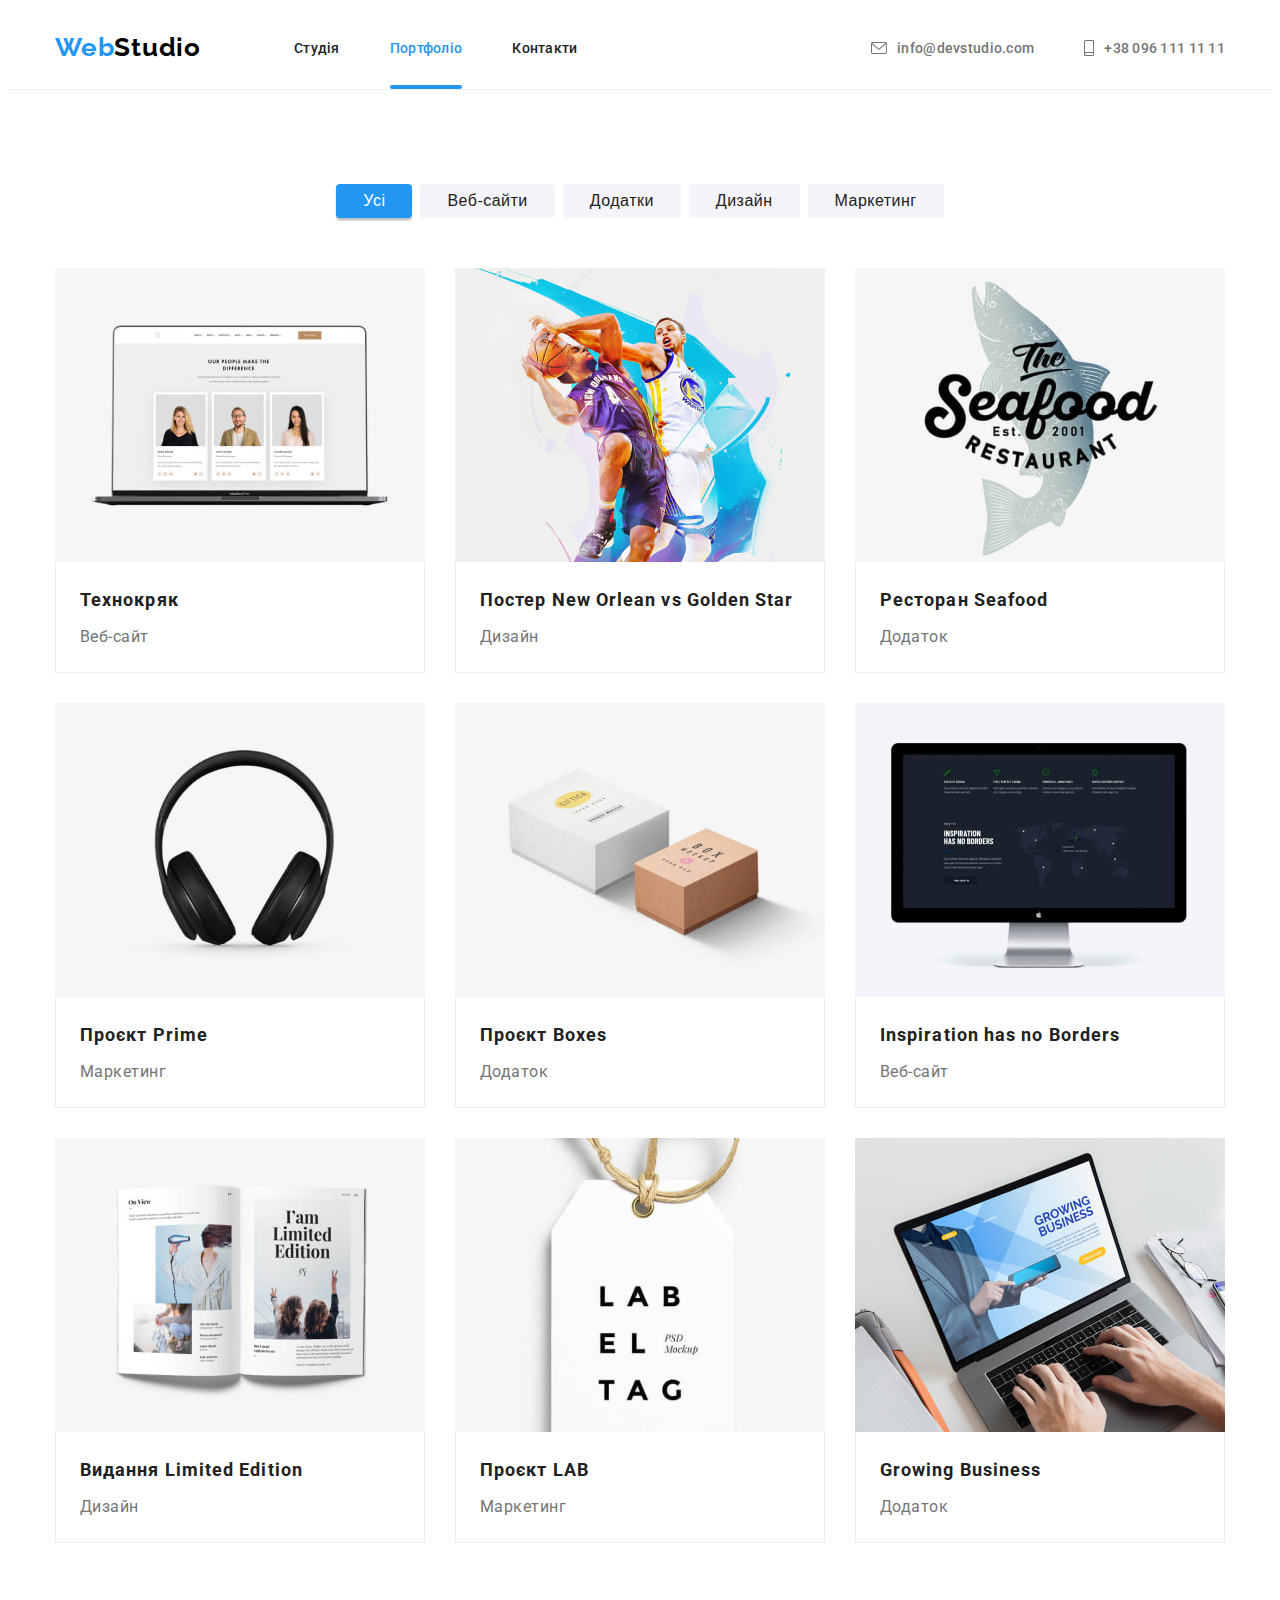
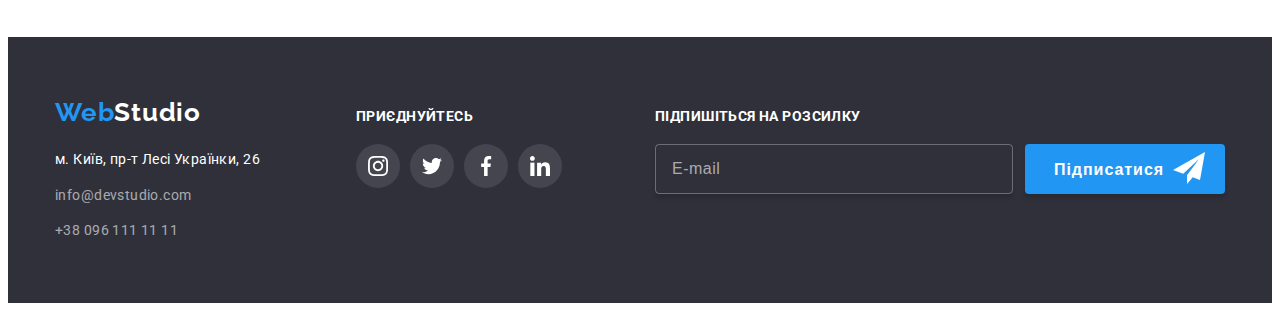
==== portfolio.html @ 78acf28a "Initial commit" ====
<!DOCTYPE html>
<html lang="uk">
  <head>
    <meta charset="UTF-8" />
    <meta name="viewport" content="width=device-width, initial-scale=1.0" />
    <title>Portfolio</title>
    <link rel="preconnect" href="https://fonts.googleapis.com" />
    <link rel="preconnect" href="https://fonts.gstatic.com" crossorigin />
    <link
      href="https://fonts.googleapis.com/css2?family=Raleway:wght@700&family=Roboto:wght@400;500;700;900&display=swap"
      rel="stylesheet"
    />
    <link
      rel="stylesheet"
      href="https://cdnjs.cloudflare.com/ajax/libs/modern-normalize/2.0.0/modern-normalize.min.css"
      integrity="sha512-4xo8blKMVCiXpTaLzQSLSw3KFOVPWhm/TRtuPVc4WG6kUgjH6J03IBuG7JZPkcWMxJ5huwaBpOpnwYElP/m6wg=="
      crossorigin="anonymous"
      referrerpolicy="no-referrer"
    />
    <link rel="stylesheet" href="./css/main.min.css" />
  </head>
  <body>
    <!-- Шапка -->
    <header class="page-header">
      <div class="container page-header__container">
        <nav class="nav">
          <a
            class="logo"
            href="./index.html"
            aria-label="Логотип сайту Вебстудіо"
            >Web<span class="logo--dark">Studio</span></a
          >
          <ul class="nav-list list">
            <li class="nav__item">
              <a class="nav__link" href="./index.html">Студія</a>
            </li>
            <li class="nav__item">
              <a class="nav__link nav__link--current" href="./portfolio.html"
                >Портфоліо</a
              >
            </li>
            <li class="nav__item">
              <a class="nav__link" href="#">Контакти</a>
            </li>
          </ul>
        </nav>
        <ul class="contacts list">
          <li class="contacts__item">
            <a class="contacts__link link" href="mailto:info@devstudio.com"
              ><svg class="contacts__icon" width="16" height="12">
                <use href="./img/sprite-header-icons.svg#envelope"></use>
              </svg>
              <span>info@devstudio.com</span></a
            >
          </li>
          <li class="contacts__item">
            <a class="contacts__link link" href="tel:+380961111111"
              ><svg class="contacts__icon" width="10" height="16">
                <use href="./img/sprite-header-icons.svg#smartphone"></use></svg
              ><span>+38 096 111 11 11</span></a
            >
          </li>
        </ul>
      </div>
    </header>

    <!-- Головний блок -->

    <main>
      <!-- Портфоліо -->
      <section class="portfolio section">
        <div class="container">
          <h1 class="section-tittle visually-hidden">Наше портфоліо</h1>
          <ul class="portfolio__list list">
            <li class="portfolio__item">
              <button class="btn btn--active" type="button">Усі</button>
            </li>
            <li class="portfolio__item">
              <button class="btn" type="button">Веб-сайти</button>
            </li>
            <li class="portfolio__item">
              <button class="btn" type="button">Додатки</button>
            </li>
            <li class="portfolio__item">
              <button class="btn" type="button">Дизайн</button>
            </li>
            <li class="portfolio__item">
              <button class="btn" type="button">Маркетинг</button>
            </li>
          </ul>
          <ul class="portfolio__items list grid">
            <li class="portfolio__card grid-item">
              <a class="portfolio__link" href="#">
                <div class="portfolio__overlay">
                  <img
                    class="portfolio__image img"
                    src="./img/portfolio/portfolio-img-1.jpg"
                    alt="зображення веб-сайту, відкритому на ноутбуці"
                    width="370"
                    height="294"
                  />
                  <p class="portfolio__overlay-text">
                    Ресурс пропонує комплексні пропозиції з різним рівнем
                    функціоналу та сервісів. Все це дозволить відвідувачу
                    отримати вичерпні відомості про компанію чи приватну особу.
                  </p>
                </div>
                <div class="portfolio__container">
                  <h2 class="portfolio__label">Технокряк</h2>
                  <p class="portfolio__text">Веб-сайт</p>
                </div>
              </a>
            </li>
            <li class="portfolio__card grid-item">
              <a class="portfolio__link" href="#">
                <div class="portfolio__overlay">
                  <img
                    class="portfolio__image img"
                    src="./img/portfolio/portfolio-img-2.jpg"
                    alt="постер з баскедболістами"
                    width="370"
                    height="294"
                  />
                  <p class="portfolio__overlay-text">
                    Ресурс пропонує комплексні пропозиції з різним рівнем
                    функціоналу та сервісів. Все це дозволить відвідувачу
                    отримати вичерпні відомості про компанію чи приватну особу.
                  </p>
                </div>
                <div class="portfolio__container">
                  <h2 class="portfolio__label">
                    Постер New Orlean vs Golden Star
                  </h2>
                  <p class="portfolio__text">Дизайн</p>
                </div>
              </a>
            </li>
            <li class="portfolio__card grid-item">
              <a class="portfolio__link" href="#">
                <div class="portfolio__overlay">
                  <img
                    class="portfolio__image img"
                    src="./img/portfolio/portfolio-img-3.jpg"
                    alt="логотип ресторану"
                    width="370"
                    height="294"
                  />
                  <p class="portfolio__overlay-text">
                    Ресурс пропонує комплексні пропозиції з різним рівнем
                    функціоналу та сервісів. Все це дозволить відвідувачу
                    отримати вичерпні відомості про компанію чи приватну особу.
                  </p>
                </div>
                <div class="portfolio__container">
                  <h2 class="portfolio__label">Ресторан Seafood</h2>
                  <p class="portfolio__text">Додаток</p>
                </div>
              </a>
            </li>
            <li class="portfolio__card grid-item">
              <a class="portfolio__link" href="#">
                <div class="portfolio__overlay">
                  <img
                    class="portfolio__image img"
                    src="./img/portfolio/portfolio-img-4.jpg"
                    alt="фото навушників"
                    width="370"
                    height="294"
                  />
                  <p class="portfolio__overlay-text">
                    Ресурс пропонує комплексні пропозиції з різним рівнем
                    функціоналу та сервісів. Все це дозволить відвідувачу
                    отримати вичерпні відомості про компанію чи приватну особу.
                  </p>
                </div>
                <div class="portfolio__container">
                  <h2 class="portfolio__label">Проєкт Prime</h2>
                  <p class="portfolio__text">Маркетинг</p>
                </div>
              </a>
            </li>
            <li class="portfolio__card grid-item">
              <a class="portfolio__link" href="#">
                <div class="portfolio__overlay">
                  <img
                    class="portfolio__image img"
                    src="./img/portfolio/portfolio-img-5.jpg"
                    alt="біла та коричнева коробка"
                    width="370"
                    height="294"
                  />
                  <p class="portfolio__overlay-text">
                    Ресурс пропонує комплексні пропозиції з різним рівнем
                    функціоналу та сервісів. Все це дозволить відвідувачу
                    отримати вичерпні відомості про компанію чи приватну особу.
                  </p>
                </div>
                <div class="portfolio__container">
                  <h2 class="portfolio__label">Проєкт Boxes</h2>
                  <p class="portfolio__text">Додаток</p>
                </div>
              </a>
            </li>
            <li class="portfolio__card grid-item">
              <a class="portfolio__link" href="#">
                <div class="portfolio__overlay">
                  <img
                    class="portfolio__image img"
                    src="./img/portfolio/portfolio-img-6.jpg"
                    alt="зображення веб-сайту, відкритому на аймак"
                    width="370"
                    height="294"
                  />
                  <p class="portfolio__overlay-text">
                    Ресурс пропонує комплексні пропозиції з різним рівнем
                    функціоналу та сервісів. Все це дозволить відвідувачу
                    отримати вичерпні відомості про компанію чи приватну особу.
                  </p>
                </div>
                <div class="portfolio__container">
                  <h2 class="portfolio__label">Inspiration has no Borders</h2>
                  <p class="portfolio__text">Веб-сайт</p>
                </div>
              </a>
            </li>
            <li class="portfolio__card grid-item">
              <a class="portfolio__link" href="#">
                <div class="portfolio__overlay">
                  <img
                    class="portfolio__image img"
                    src="./img/portfolio/portfolio-img-7.jpg"
                    alt="розгорнутий журнал"
                    width="370"
                    height="294"
                  />
                  <p class="portfolio__overlay-text">
                    Ресурс пропонує комплексні пропозиції з різним рівнем
                    функціоналу та сервісів. Все це дозволить відвідувачу
                    отримати вичерпні відомості про компанію чи приватну особу.
                  </p>
                </div>
                <div class="portfolio__container">
                  <h2 class="portfolio__label">Видання Limited Edition</h2>
                  <p class="portfolio__text">Дизайн</p>
                </div>
              </a>
            </li>
            <li class="portfolio__card grid-item">
              <a class="portfolio__link" href="#">
                <div class="portfolio__overlay">
                  <img
                    class="portfolio__image img"
                    src="./img/portfolio/portfolio-img-8.jpg"
                    alt="лейбл на нитці"
                    width="370"
                    height="294"
                  />
                  <p class="portfolio__overlay-text">
                    Ресурс пропонує комплексні пропозиції з різним рівнем
                    функціоналу та сервісів. Все це дозволить відвідувачу
                    отримати вичерпні відомості про компанію чи приватну особу.
                  </p>
                </div>
                <div class="portfolio__container">
                  <h2 class="portfolio__label">Проєкт LAB</h2>
                  <p class="portfolio__text">Маркетинг</p>
                </div>
              </a>
            </li>
            <li class="portfolio__card grid-item">
              <a class="portfolio__link" href="#">
                <div class="portfolio__overlay">
                  <img
                    class="portfolio__image img"
                    src="./img/portfolio/portfolio-img-9.jpg"
                    alt="веб-додаток відкритий на ноутбуці"
                    width="370"
                    height="294"
                  />
                  <p class="portfolio__overlay-text">
                    Ресурс пропонує комплексні пропозиції з різним рівнем
                    функціоналу та сервісів. Все це дозволить відвідувачу
                    отримати вичерпні відомості про компанію чи приватну особу.
                  </p>
                </div>
                <div class="portfolio__container">
                  <h2 class="portfolio__label">Growing Business</h2>
                  <p class="portfolio__text">Додаток</p>
                </div>
              </a>
            </li>
          </ul>
        </div>
      </section>
    </main>
    <!-- Підвал -->
    <footer class="page-footer">
      <div class="container page-footer__container">
        <div class="address-container">
          <a class="logo page-footer__logo" href="./index.html"
            >Web<span class="logo--light">Studio</span></a
          >
          <address class="address">
            <p class="address__text">м. Київ, пр-т Лесі Українки, 26</p>
            <ul class="address__list list">
              <li class="address__item">
                <a class="address__link" href="mailto:info@devstudio.com"
                  >info@devstudio.com</a
                >
              </li>
              <li class="address__item">
                <a class="address__link" href="tel:+380961111111"
                  >+38 096 111 11 11</a
                >
              </li>
            </ul>
          </address>
        </div>
        <div class="socials page-footer__socials">
          <p class="page-footer__text">приєднуйтесь</p>
          <ul class="socials-list list">
            <li class="socials__item">
              <a
                class="socials__link"
                href="https://www.instagram.com/"
                target="_blank"
                rel="noreferrer noopener"
                aria-label="icon Instagram"
              >
                <svg class="socials__icon" width="20" height="20">
                  <use href="./img/sprite.svg#instagram"></use>
                </svg>
              </a>
            </li>
            <li class="socials__item">
              <a
                class="socials__link"
                href="https://twitter.com/"
                target="_blank"
                rel="noreferrer noopener"
                aria-label="icon Twitter"
              >
                <svg class="socials__icon" width="20" height="20">
                  <use href="./img/sprite.svg#twitter"></use></svg
              ></a>
            </li>
            <li class="socials__item">
              <a
                class="socials__link"
                href="https://uk-ua.facebook.com/"
                target="_blank"
                rel="noreferrer noopener"
                aria-label="icon Facebook"
                ><svg class="socials__icon" width="20" height="20">
                  <use href="./img/sprite.svg#facebook"></use></svg
              ></a>
            </li>
            <li class="socials__item">
              <a
                class="socials__link"
                href="https://ua.linkedin.com/"
                target="_blank"
                rel="noreferrer noopener"
                aria-label="icon Linkedin"
                ><svg class="socials__icon" width="20" height="20">
                  <use href="./img/sprite.svg#linkedin"></use></svg
              ></a>
            </li>
          </ul>
        </div>
        <div class="subscription">
          <form class="subscription__form" method="post">
            <p class="subscription__text page-footer__text">
              Підпишіться на розсилку
            </p>
            <div class="subscription__container">
              <input
                class="subscription__input"
                type="email"
                name="mail"
                placeholder="E-mail"
                required
              />
              <div class="subscription__box">
                <button class="button subscription__button" type="submit">
                  Підписатися
                </button>
                <svg class="subscription__img" width="32" height="32">
                  <use href="./img/sprite.svg#send"></use>
                </svg>
              </div>
            </div>
          </form>
        </div>
      </div>
    </footer>
  </body>
</html>
---- css/main.min.css ----
:root{--background-color-1: #ffffff;--background-color-2: #f5f4fa;--background-color-3: #2f303a;--accent-color: #2196f3;--accent-color-2: #188ce8;--main-black-color: #212121;--text-color: #757575;--footer-link-color: rgba(255, 255, 255, 0.6);--border-color: #ececec;--border-second-color: #eeeeee;--background-color-4: #c4c4c4;--background-color-5: rgba(255, 255, 255, 0.1);--background-modal: rgba(0, 0, 0, 0.2);--modal-button: rgba(0, 0, 0, 0.1);--modal-icon-button: #000000;--gallary-background: rgba(47, 48, 58, 0.8);--team-icons-color: #afb1b8;--portfolio-overlay: rgba(33, 150, 243, 0.9);--card-gap: 30px;--grid-items: 4}.visually-hidden{position:absolute;width:1px;height:1px;margin:-1px;border:0;padding:0;white-space:nowrap;-webkit-clip-path:inset(100%);clip-path:inset(100%);clip:rect(0 0 0 0);overflow:hidden}*,*::before,*::after{-webkit-box-sizing:border-box;box-sizing:border-box}body{background-color:var(--background-color-1);font-family:"Roboto",sans-serif}.img{display:block;max-width:100%;height:auto}.grid{display:-webkit-box;display:-ms-flexbox;display:flex;-ms-flex-wrap:wrap;flex-wrap:wrap;gap:var(--card-gap)}.grid-item{-ms-flex-preferred-size:calc((100% - var(--card-gap)*(var(--grid-items) - 1))/var(--grid-items));flex-basis:calc((100% - var(--card-gap)*(var(--grid-items) - 1))/var(--grid-items))}.container{max-width:1200px;margin:0 auto;padding-left:15px;padding-right:15px}.section{padding-top:94px;padding-bottom:94px}.section-tittle{color:var(--main-black-color);text-align:center;font-size:36px;font-weight:700;line-height:1.2;letter-spacing:1.08px}h1,h2,h3,h4,h5,h6,p{margin:0;padding:0}.list{list-style:none;margin:0;padding:0}.nav{display:-webkit-box;display:-ms-flexbox;display:flex;-webkit-box-align:center;-ms-flex-align:center;align-items:center}.nav-list{display:-webkit-box;display:-ms-flexbox;display:flex;-webkit-box-align:center;-ms-flex-align:center;align-items:center;margin-left:93px;list-style:none}.nav__item{position:relative}.nav__item:not(:last-child){margin-right:50px}.nav__link{display:block;padding-top:32px;padding-bottom:32px;color:var(--main-black-color);font-size:14px;font-weight:500;line-height:1.2;letter-spacing:.28px;text-decoration:none;-webkit-transition:color 250ms cubic-bezier(0.4, 0, 0.2, 1);transition:color 250ms cubic-bezier(0.4, 0, 0.2, 1)}.nav__link:hover,.nav__link:focus,.nav__link:active{color:var(--accent-color)}.nav__link--current{color:var(--accent-color)}.nav__link--current::after{content:"";position:absolute;bottom:0;left:0;display:block;width:100%;height:4px;border-radius:2px;background:var(--accent-color)}.logo{padding-top:24px;padding-bottom:25px;color:var(--accent-color);font-family:"Raleway",sans-serif;text-decoration:none;font-size:26px;font-weight:700;line-height:1.2;letter-spacing:.78px}.logo--dark{color:#000}.logo--light{color:#fff}.contacts{display:-webkit-box;display:-ms-flexbox;display:flex;-webkit-box-pack:center;-ms-flex-pack:center;justify-content:center;-webkit-box-align:center;-ms-flex-align:center;align-items:center;margin-left:auto}.contacts__item:not(:last-child){margin-right:50px}.contacts__link{display:-webkit-box;display:-ms-flexbox;display:flex;-webkit-box-align:center;-ms-flex-align:center;align-items:center;padding-top:32px;padding-bottom:32px;color:var(--text-color);text-decoration:none;font-size:14px;font-weight:500;line-height:1.2;letter-spacing:.28px;-webkit-transition:color 250ms cubic-bezier(0.4, 0, 0.2, 1);transition:color 250ms cubic-bezier(0.4, 0, 0.2, 1)}.contacts__link:hover,.contacts__link:focus{color:var(--accent-color)}.contacts__icon{margin-right:10px;fill:currentColor}.backdrop{position:fixed;width:100vw;height:100vh;top:0;left:0;z-index:100;opacity:1;display:-webkit-box;display:-ms-flexbox;display:flex;-webkit-box-pack:center;-ms-flex-pack:center;justify-content:center;-webkit-box-align:center;-ms-flex-align:center;align-items:center;background-color:var(--background-modal);-webkit-transition:opacity 250ms cubic-bezier(0.4, 0, 0.2, 1);transition:opacity 250ms cubic-bezier(0.4, 0, 0.2, 1)}.js-is-hidden{visibility:hidden;opacity:0;pointer-events:none}.modal{position:absolute;top:50%;left:50%;-webkit-transform:translate(-50%, -50%) scale(1);transform:translate(-50%, -50%) scale(1);width:528px;height:581px;margin-right:auto;margin-left:auto;border-radius:4px;background:var(--background-color-1);-webkit-box-shadow:0px 2px 1px 0px rgba(0,0,0,.2),0px 1px 1px 0px rgba(0,0,0,.14),0px 1px 3px 0px rgba(0,0,0,.12);box-shadow:0px 2px 1px 0px rgba(0,0,0,.2),0px 1px 1px 0px rgba(0,0,0,.14),0px 1px 3px 0px rgba(0,0,0,.12);-webkit-transition:-webkit-transform 250ms cubic-bezier(0.4, 0, 0.2, 1);transition:-webkit-transform 250ms cubic-bezier(0.4, 0, 0.2, 1);transition:transform 250ms cubic-bezier(0.4, 0, 0.2, 1);transition:transform 250ms cubic-bezier(0.4, 0, 0.2, 1), -webkit-transform 250ms cubic-bezier(0.4, 0, 0.2, 1)}.backdrop.is-hidden .modal{-webkit-transform:translate(-50%, -50%) scale(0.2);transform:translate(-50%, -50%) scale(0.2)}.modal__button{position:absolute;top:8px;right:8px;display:-webkit-box;display:-ms-flexbox;display:flex;-webkit-box-pack:center;-ms-flex-pack:center;justify-content:center;width:30px;height:30px;-webkit-box-align:center;-ms-flex-align:center;align-items:center;border-radius:50%;cursor:pointer;border:1px solid var(--modal-button);background-color:var(--background-color-1);color:var(--modal-icon-button);-webkit-transition:color 250ms cubic-bezier(0.4, 0, 0.2, 1);transition:color 250ms cubic-bezier(0.4, 0, 0.2, 1)}.modal__button:hover,.modal__button:focus{color:var(--accent-color)}.modal__icon{fill:currentColor}.form{padding-top:40px;padding-right:40px;padding-bottom:40px;padding-left:40px}.form__title{display:block;margin-bottom:12px;color:var(--main-black-color);text-align:center;font-size:20px;font-weight:700;line-height:1.2;letter-spacing:.6px}.form__item{position:relative;display:-webkit-box;display:-ms-flexbox;display:flex;-webkit-box-orient:vertical;-webkit-box-direction:normal;-ms-flex-direction:column;flex-direction:column;-webkit-box-align:start;-ms-flex-align:start;align-items:start;margin-bottom:10px}.form__label{color:var(--text-color);font-size:12px;line-height:1.2;letter-spacing:.12px}.form__label:not(:last-child){margin-bottom:4px}.form__image{position:absolute;bottom:11px;left:12px;-webkit-transition:fill 250ms cubic-bezier(0.4, 0, 0.2, 1);transition:fill 250ms cubic-bezier(0.4, 0, 0.2, 1)}.form__input:focus+.form__image{fill:var(--accent-color)}.form__input{width:100%;height:40px;padding-top:11px;padding-right:12px;padding-bottom:11px;padding-left:42px;border-radius:4px;border:1px solid rgba(33,33,33,.2);cursor:pointer;-webkit-transition:border 250ms cubic-bezier(0.4, 0, 0.2, 1);transition:border 250ms cubic-bezier(0.4, 0, 0.2, 1)}.form__input:focus{border:1px solid var(--accent-color);outline:rgba(0,0,0,0)}.form__text-block{margin-bottom:20px}.form__textarea{width:100%;height:120px;padding-top:12px;padding-right:16px;padding-bottom:12px;padding-left:16px;resize:none;cursor:pointer;border-radius:4px;border:1px solid rgba(33,33,33,.2);-webkit-transition:border 250ms cubic-bezier(0.4, 0, 0.2, 1);transition:border 250ms cubic-bezier(0.4, 0, 0.2, 1)}.form__textarea::-webkit-input-placeholder{color:rgba(117,117,117,.5);font-size:12px;line-height:1.2;letter-spacing:.12px}.form__textarea::-moz-placeholder{color:rgba(117,117,117,.5);font-size:12px;line-height:1.2;letter-spacing:.12px}.form__textarea:-ms-input-placeholder{color:rgba(117,117,117,.5);font-size:12px;line-height:1.2;letter-spacing:.12px}.form__textarea::-ms-input-placeholder{color:rgba(117,117,117,.5);font-size:12px;line-height:1.2;letter-spacing:.12px}.form__textarea::placeholder{color:rgba(117,117,117,.5);font-size:12px;line-height:1.2;letter-spacing:.12px}.form__textarea:focus{border:1px solid var(--accent-color);outline:rgba(0,0,0,0)}.form__policy{display:-webkit-box;display:-ms-flexbox;display:flex;-webkit-box-align:center;-ms-flex-align:center;align-items:center;padding-left:12px;margin-bottom:30px}.form__checkbox{display:-webkit-box;display:-ms-flexbox;display:flex;-webkit-box-pack:center;-ms-flex-pack:center;justify-content:center;-webkit-box-align:center;-ms-flex-align:center;align-items:center;width:16px;height:15px;background-color:var(--accent-color);border:2px solid var(--accent-color);border-radius:4px;-webkit-transition:background-color 250ms cubic-bezier(0.4, 0, 0.2, 1),border 250ms cubic-bezier(0.4, 0, 0.2, 1);transition:background-color 250ms cubic-bezier(0.4, 0, 0.2, 1),border 250ms cubic-bezier(0.4, 0, 0.2, 1)}.form__policy-input:checked~.form__checkbox{border:2px solid var(--main-black-color);background:var(--background-color-1)}.form__policy-input:focus~.form__checkbox{border:2px solid var(--accent-color)}.form__policy-image{fill:var(--background-color-1)}.form__checkbox-label{margin-left:8px;font-size:14px;line-height:1.71;letter-spacing:.42px}.form__link{margin-left:5px;color:var(--accent-color);line-height:1.71;letter-spacing:.42px;text-decoration-line:underline}.form__button{display:block;width:200px;height:50px;margin-right:auto;margin-left:auto;border-color:rgba(0,0,0,0);border-radius:4px;background-color:var(--accent-color);-webkit-box-shadow:0px 4px 4px 0px rgba(0,0,0,.15);box-shadow:0px 4px 4px 0px rgba(0,0,0,.15);cursor:pointer;color:var(--background-color-1);text-align:center;font-size:16px;font-weight:700;line-height:1.87;letter-spacing:.96px;-webkit-transition:background-color 250ms cubic-bezier(0.4, 0, 0.2, 1);transition:background-color 250ms cubic-bezier(0.4, 0, 0.2, 1)}.form__button:hover,.form__button:focus{background-color:var(--accent-color-2)}.socials-list{display:-webkit-box;display:-ms-flexbox;display:flex}.socials__item:not(:last-child){margin-right:10px}.socials__link{display:-webkit-box;display:-ms-flexbox;display:flex;-webkit-box-pack:center;-ms-flex-pack:center;justify-content:center;-webkit-box-align:center;-ms-flex-align:center;align-items:center;width:44px;height:44px;border-radius:50%;background-color:var(--background-color-5);-webkit-transition:background-color 250ms cubic-bezier(0.4, 0, 0.2, 1);transition:background-color 250ms cubic-bezier(0.4, 0, 0.2, 1)}.socials__link:hover,.socials__link:focus{background-color:var(--accent-color)}.socials__icon{fill:var(--background-color-1)}.socials__icon--gray{fill:var(--team-icons-color);-webkit-transition:fill 250ms cubic-bezier(0.4, 0, 0.2, 1);transition:fill 250ms cubic-bezier(0.4, 0, 0.2, 1)}.team__link:hover .socials__icon--gray,.team__link:focus .socials__icon--gray{fill:var(--background-color-1)}.portfolio__list{display:-webkit-box;display:-ms-flexbox;display:flex;-webkit-box-pack:center;-ms-flex-pack:center;justify-content:center;margin-bottom:50px}.portfolio__item:not(:last-child){margin-right:8px}.btn{padding-top:6px;padding-right:25px;padding-bottom:6px;padding-left:25px;border-radius:4px;border-color:rgba(0,0,0,0);color:var(--main-black-color);background-color:var(--background-color-2);font-size:16px;font-weight:500;line-height:1,62;letter-spacing:.48px;cursor:pointer;-webkit-transition:color 250ms cubic-bezier(0.4, 0, 0.2, 1),background-color 250ms cubic-bezier(0.4, 0, 0.2, 1),-webkit-box-shadow 250ms cubic-bezier(0.4, 0, 0.2, 1);transition:color 250ms cubic-bezier(0.4, 0, 0.2, 1),background-color 250ms cubic-bezier(0.4, 0, 0.2, 1),-webkit-box-shadow 250ms cubic-bezier(0.4, 0, 0.2, 1);transition:color 250ms cubic-bezier(0.4, 0, 0.2, 1),background-color 250ms cubic-bezier(0.4, 0, 0.2, 1),box-shadow 250ms cubic-bezier(0.4, 0, 0.2, 1);transition:color 250ms cubic-bezier(0.4, 0, 0.2, 1),background-color 250ms cubic-bezier(0.4, 0, 0.2, 1),box-shadow 250ms cubic-bezier(0.4, 0, 0.2, 1),-webkit-box-shadow 250ms cubic-bezier(0.4, 0, 0.2, 1)}.btn--active{color:var(--background-color-1);background-color:var(--accent-color);-webkit-box-shadow:0px 2px 2px 0px rgba(0,0,0,.12),0px 1px 2px 0px rgba(0,0,0,.08),0px 3px 1px 0px rgba(0,0,0,.1);box-shadow:0px 2px 2px 0px rgba(0,0,0,.12),0px 1px 2px 0px rgba(0,0,0,.08),0px 3px 1px 0px rgba(0,0,0,.1)}.btn:hover,.btn:focus{color:var(--background-color-1);background-color:var(--accent-color);-webkit-box-shadow:0px 2px 2px 0px rgba(0,0,0,.12),0px 1px 2px 0px rgba(0,0,0,.08),0px 3px 1px 0px rgba(0,0,0,.1);box-shadow:0px 2px 2px 0px rgba(0,0,0,.12),0px 1px 2px 0px rgba(0,0,0,.08),0px 3px 1px 0px rgba(0,0,0,.1)}.page-header{border-bottom:1px solid var(--border-color)}.page-header__container{display:-webkit-box;display:-ms-flexbox;display:flex;-webkit-box-align:center;-ms-flex-align:center;align-items:center}.hero{max-width:1600px;margin-right:auto;margin-left:auto;padding-top:200px;padding-bottom:200px;background-color:var(--background-color-4);background-image:-webkit-gradient(linear, left top, right top, from(rgba(47, 48, 58, 0.4)), to(rgba(47, 48, 58, 0.4))),url(../img/icons/hero/background-hero.jpg);background-image:linear-gradient(to right, rgba(47, 48, 58, 0.4), rgba(47, 48, 58, 0.4)),url(../img/icons/hero/background-hero.jpg);background-position:center;background-repeat:no-repeat;background-size:cover;text-align:center}.tittle{width:696px;margin-right:auto;margin-left:auto;color:var(--background-color-1);margin-bottom:30px;font-size:44px;font-weight:900;line-height:1.36;letter-spacing:2.64px;text-transform:uppercase}.button{display:block;margin-right:auto;margin-left:auto;color:var(--background-color-1);background-color:var(--accent-color);min-width:200px;padding-top:10px;padding-right:24px;padding-bottom:10px;padding-left:24px;border:1px solid rgba(0,0,0,0);border-radius:4px;-webkit-box-shadow:0px 4px 4px 0px rgba(0,0,0,.15);box-shadow:0px 4px 4px 0px rgba(0,0,0,.15);font-size:16px;font-weight:700;line-height:1.9;letter-spacing:.96px;cursor:pointer}.benefits{padding-bottom:0}.benefits__item{min-width:270px}.benefits__block{display:-webkit-box;display:-ms-flexbox;display:flex;-webkit-box-pack:center;-ms-flex-pack:center;justify-content:center;-webkit-box-align:center;-ms-flex-align:center;align-items:center;height:120px;margin-bottom:30px;border-radius:4px;background-color:var(--background-color-2)}.benefits__subtittle{color:var(--main-black-color);font-size:14px;font-weight:700;line-height:1.2;letter-spacing:.42px;text-transform:uppercase;margin-bottom:10px}.benefits__text{color:var(--text-color);font-size:14px;line-height:1.7;letter-spacing:.42px}.section-tittle{margin-bottom:50px}.gallery__list{display:-webkit-box;display:-ms-flexbox;display:flex;-ms-flex-wrap:wrap;flex-wrap:wrap;gap:30px}.gallery__item{position:relative;z-index:1;--grid-items: 3}.gallery__text{position:absolute;bottom:0;left:0;z-index:1;width:100%;min-height:70px;display:-webkit-inline-box;display:-ms-inline-flexbox;display:inline-flex;-webkit-box-pack:center;-ms-flex-pack:center;justify-content:center;-webkit-box-align:center;-ms-flex-align:center;align-items:center;background-color:var(--gallary-background);color:var(--background-color-1);font-weight:700;line-height:1.2;letter-spacing:.42px;text-transform:uppercase;text-align:center}.team{background-color:var(--background-color-2)}.team__item{border-bottom-right-radius:4px;border-bottom-left-radius:4px;-webkit-box-shadow:0px 2px 1px 0px rgba(0,0,0,.2),0px 1px 1px 0px rgba(0,0,0,.14),0px 1px 3px 0px rgba(0,0,0,.12);box-shadow:0px 2px 1px 0px rgba(0,0,0,.2),0px 1px 1px 0px rgba(0,0,0,.14),0px 1px 3px 0px rgba(0,0,0,.12);text-align:center}.team__conteiner{padding-top:30px;padding-bottom:30px;padding-right:32px;padding-left:32px;background-color:var(--background-color-1)}.team__subtittle{color:var(--main-black-color);font-size:16px;font-weight:500;line-height:1.2;letter-spacing:.48px;margin-bottom:10px}.team__text{margin-bottom:16px;color:var(--text-color);font-size:16px;line-height:1.2;letter-spacing:.48px}.clients__list{display:-webkit-box;display:-ms-flexbox;display:flex;-ms-flex-wrap:wrap;flex-wrap:wrap;gap:30px}.clients__link{display:-webkit-box;display:-ms-flexbox;display:flex;-webkit-box-pack:center;-ms-flex-pack:center;justify-content:center;-webkit-box-align:center;-ms-flex-align:center;align-items:center;width:170px;height:92px;border-radius:4px;border:1px solid var(--team-icons-color);color:var(--team-icons-color);-webkit-transition:color 250ms cubic-bezier(0.4, 0, 0.2, 1),border-color 250ms cubic-bezier(0.4, 0, 0.2, 1);transition:color 250ms cubic-bezier(0.4, 0, 0.2, 1),border-color 250ms cubic-bezier(0.4, 0, 0.2, 1)}.clients__link:hover,.clients__link:focus{color:var(--accent-color);border-color:var(--accent-color)}.clients__icon{fill:currentColor}.page-footer{background-color:var(--background-color-3);padding-top:60px;padding-bottom:60px}.page-footer__container{display:-webkit-box;display:-ms-flexbox;display:flex;-webkit-box-align:baseline;-ms-flex-align:baseline;align-items:baseline;-ms-flex-wrap:wrap;flex-wrap:wrap}.page-footer__logo{display:inline-block;margin-bottom:20px;padding:0}.address-container{margin-right:70px;width:231px}.address__text{display:inline-block;margin-bottom:12px;color:var(--background-color-1);font-size:14px;font-style:normal;line-height:1.7;letter-spacing:.42px}.address__item:first-child{margin-bottom:12px}.address__link{display:inline-block;color:var(--footer-link-color);font-size:14px;font-style:normal;line-height:1.7;letter-spacing:.42px;text-decoration:none;-webkit-transition:color 250ms cubic-bezier(0.4, 0, 0.2, 1);transition:color 250ms cubic-bezier(0.4, 0, 0.2, 1)}.address__link:hover,.address__link:focus{color:var(--background-color-1)}.page-footer__socials{margin-right:93px}.page-footer__text{margin-bottom:20px;color:var(--background-color-1);font-size:14px;font-weight:700;line-height:1.2;letter-spacing:.42px;text-transform:uppercase}.subscription__container{display:-webkit-box;display:-ms-flexbox;display:flex}.subscription__input{width:358px;height:50px;padding-top:15px;padding-right:16px;padding-bottom:15px;padding-left:16px;margin-right:12px;border-radius:4px;border:1px solid rgba(255,255,255,.3);background:rgba(33,150,243,0);-webkit-box-shadow:0px 4px 4px 0px rgba(0,0,0,.15);box-shadow:0px 4px 4px 0px rgba(0,0,0,.15);color:var(--background-color-1)}.subscription__input::-webkit-input-placeholder{color:var(--footer-link-color);font-size:16px;line-height:1.25;letter-spacing:.48px}.subscription__input::-moz-placeholder{color:var(--footer-link-color);font-size:16px;line-height:1.25;letter-spacing:.48px}.subscription__input:-ms-input-placeholder{color:var(--footer-link-color);font-size:16px;line-height:1.25;letter-spacing:.48px}.subscription__input::-ms-input-placeholder{color:var(--footer-link-color);font-size:16px;line-height:1.25;letter-spacing:.48px}.subscription__input::placeholder{color:var(--footer-link-color);font-size:16px;line-height:1.25;letter-spacing:.48px}.subscription__box{position:relative}.subscription__button{padding-right:62px;padding-left:28px;width:200px;height:50px}.subscription__img{position:absolute;top:.5em;left:148px;right:28px;fill:var(--background-color-1)}.portfolio__card{--grid-items: 9;min-width:370px}.portfolio__link{display:block;text-decoration:none;-webkit-transition:-webkit-box-shadow 250ms cubic-bezier(0.4, 0, 0.2, 1);transition:-webkit-box-shadow 250ms cubic-bezier(0.4, 0, 0.2, 1);transition:box-shadow 250ms cubic-bezier(0.4, 0, 0.2, 1);transition:box-shadow 250ms cubic-bezier(0.4, 0, 0.2, 1), -webkit-box-shadow 250ms cubic-bezier(0.4, 0, 0.2, 1)}.portfolio__link:hover,.portfolio__link:focus{-webkit-box-shadow:1px 4px 6px 0px rgba(0,0,0,.16),0px 4px 4px 0px rgba(0,0,0,.06),0px 1px 1px 0px rgba(0,0,0,.12);box-shadow:1px 4px 6px 0px rgba(0,0,0,.16),0px 4px 4px 0px rgba(0,0,0,.06),0px 1px 1px 0px rgba(0,0,0,.12)}.portfolio__overlay{position:relative;overflow:hidden}.portfolio__overlay-text{position:absolute;top:0;left:0;-webkit-transform:translateY(100%);transform:translateY(100%);padding-top:63px;padding-right:24px;padding-bottom:64px;padding-left:24px;background-color:var(--portfolio-overlay);color:var(--background-color-1);font-size:18px;line-height:1.55;letter-spacing:.54px;-webkit-transition:background-color 250ms cubic-bezier(0.4, 0, 0.2, 1),-webkit-transform 250ms cubic-bezier(0.4, 0, 0.2, 1);transition:background-color 250ms cubic-bezier(0.4, 0, 0.2, 1),-webkit-transform 250ms cubic-bezier(0.4, 0, 0.2, 1);transition:transform 250ms cubic-bezier(0.4, 0, 0.2, 1),background-color 250ms cubic-bezier(0.4, 0, 0.2, 1);transition:transform 250ms cubic-bezier(0.4, 0, 0.2, 1),background-color 250ms cubic-bezier(0.4, 0, 0.2, 1),-webkit-transform 250ms cubic-bezier(0.4, 0, 0.2, 1)}.portfolio__link:hover .portfolio__overlay-text,.portfolio__link:focus .portfolio__overlay-text{-webkit-transform:translateY(0);transform:translateY(0)}.portfolio__container{padding-top:20px;padding-right:24px;padding-bottom:20px;padding-left:24px;border-right:1px solid var(--border-second-color);border-bottom:1px solid var(--border-second-color);border-left:1px solid var(--border-second-color)}.portfolio__label{margin-bottom:4px;color:var(--main-black-color);font-size:18px;font-weight:700;line-height:2;letter-spacing:1.08px}.portfolio__text{color:var(--text-color);font-size:16px;line-height:1.87;letter-spacing:.48px}/*# sourceMappingURL=main.min.css.map */
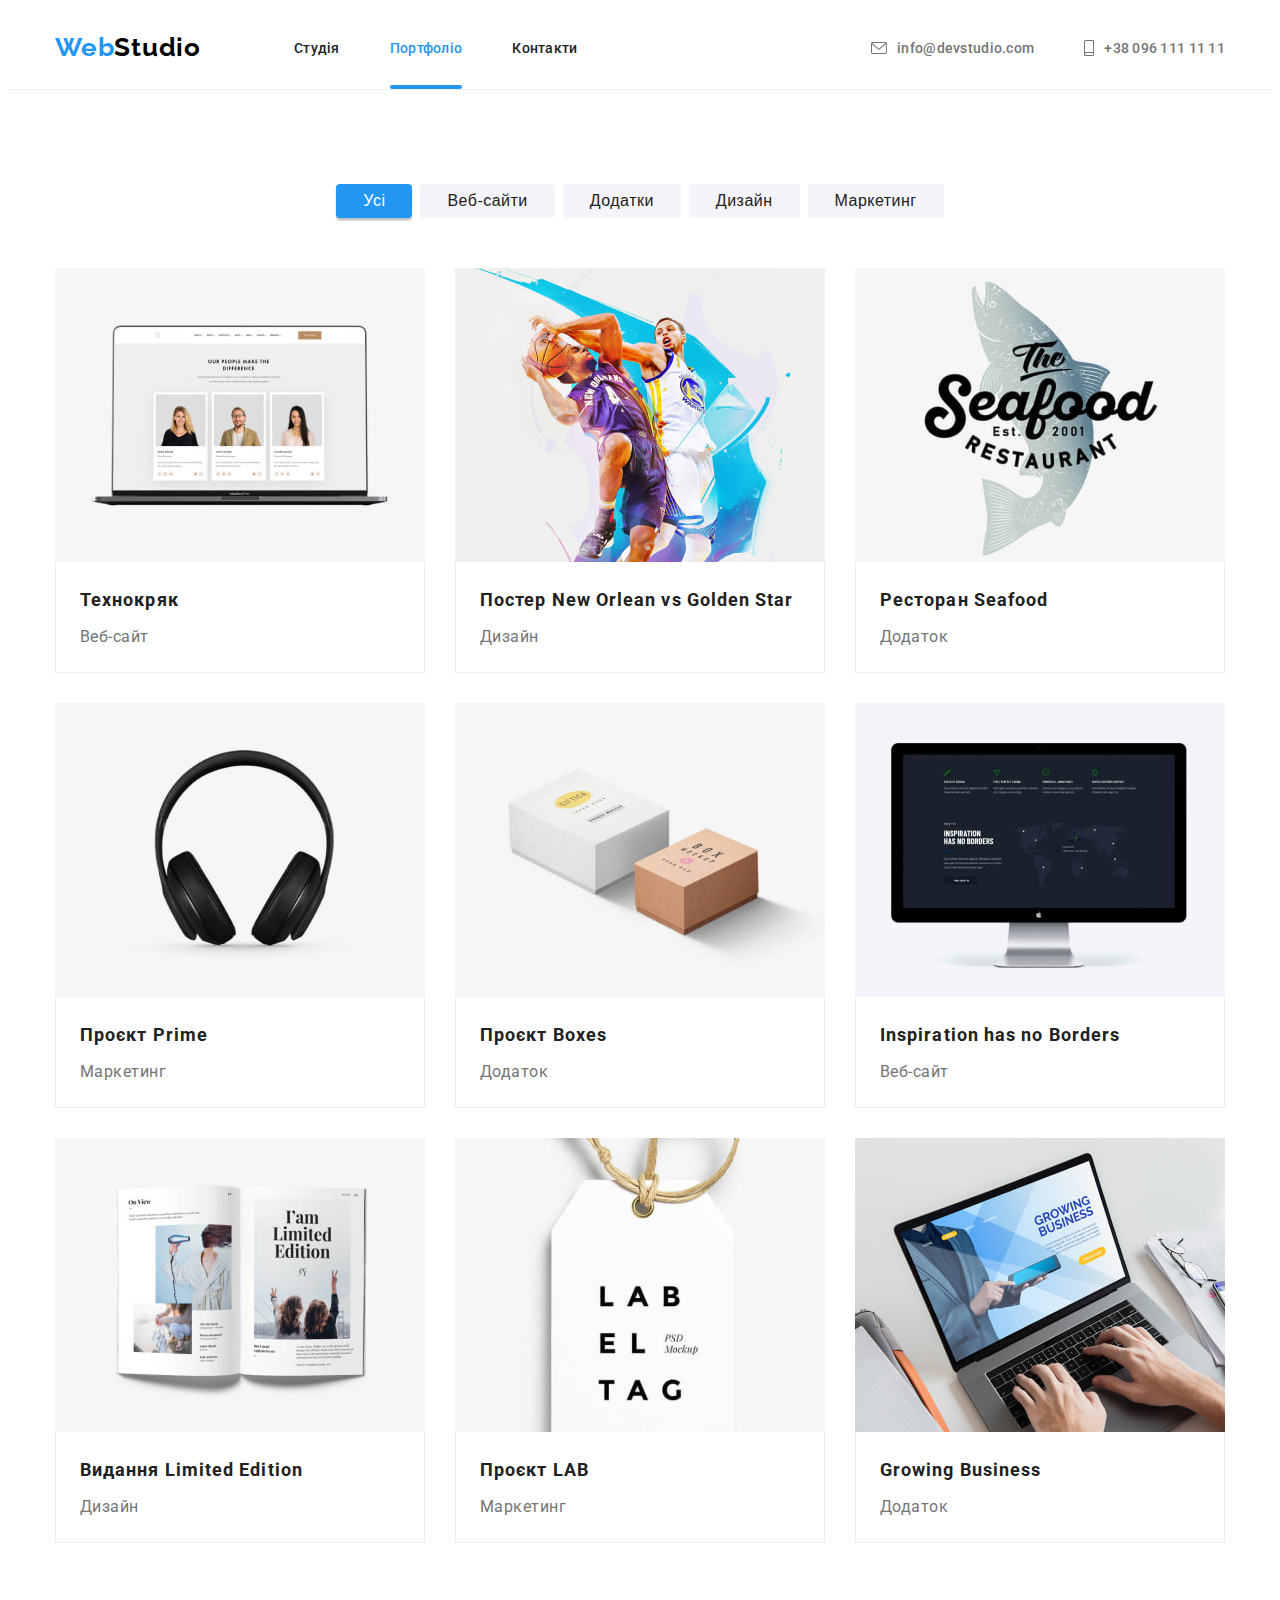
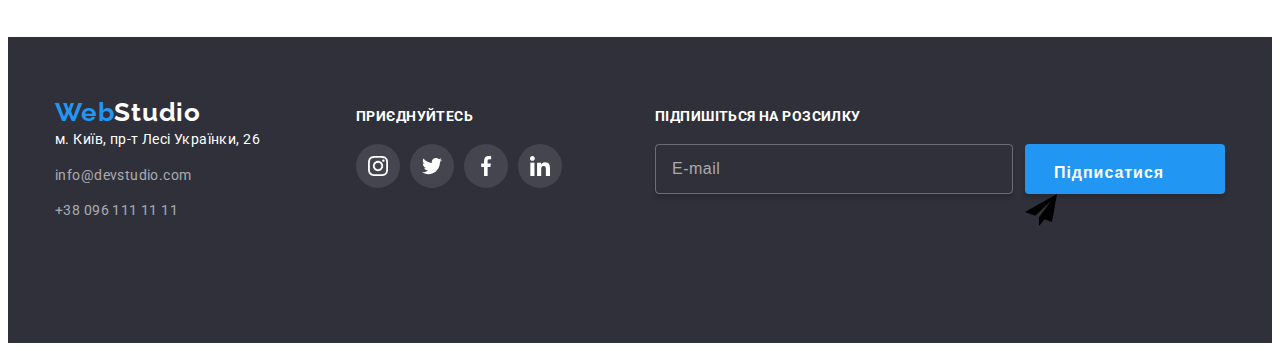
==== commit d96b5526: "corrected tablet-styles for index.html" ====
--- a/portfolio.html
+++ b/portfolio.html
@@ -23,21 +23,19 @@
     <!-- Шапка -->
     <header class="page-header">
       <div class="container page-header__container">
-        <nav class="nav">
-          <a
-            class="logo"
-            href="./index.html"
-            aria-label="Логотип сайту Вебстудіо"
-            >Web<span class="logo--dark">Studio</span></a
-          >
+        <a class="logo page-header__logo" href="./index.html" aria-label="Логотип сайту Вебстудіо"
+          >Web<span class="logo--dark">Studio</span></a
+        >
+        <div class="page-header__menu">
+          <nav class="nav">
           <ul class="nav-list list">
             <li class="nav__item">
-              <a class="nav__link" href="./index.html">Студія</a>
+              <a class="nav__link" href="./index.html"
+                >Студія</a
+              >
             </li>
             <li class="nav__item">
-              <a class="nav__link nav__link--current" href="./portfolio.html"
-                >Портфоліо</a
-              >
+              <a class="nav__link  nav__link--current" href="./portfolio.html">Портфоліо</a>
             </li>
             <li class="nav__item">
               <a class="nav__link" href="#">Контакти</a>
@@ -60,7 +58,18 @@
               ><span>+38 096 111 11 11</span></a
             >
           </li>
+        </div>
+        
         </ul>
+        <button class="page-header__button" type="button">
+
+          <svg class="page-header__icon open" width="40" height="40">
+            <use href="./img/sprite-header-icons.svg#menu"></use>
+          </svg>
+          <svg class="page-header__icon close" width="40" height="40">
+            <use href="./img/sprite-header-icons.svg#close-menu"></use>
+          </svg>
+        </button>
       </div>
     </header>
 
--- a/css/main.min.css
+++ b/css/main.min.css
@@ -1 +1 @@
-:root{--background-color-1: #ffffff;--background-color-2: #f5f4fa;--background-color-3: #2f303a;--accent-color: #2196f3;--accent-color-2: #188ce8;--main-black-color: #212121;--text-color: #757575;--footer-link-color: rgba(255, 255, 255, 0.6);--border-color: #ececec;--border-second-color: #eeeeee;--background-color-4: #c4c4c4;--background-color-5: rgba(255, 255, 255, 0.1);--background-modal: rgba(0, 0, 0, 0.2);--modal-button: rgba(0, 0, 0, 0.1);--modal-icon-button: #000000;--gallary-background: rgba(47, 48, 58, 0.8);--team-icons-color: #afb1b8;--portfolio-overlay: rgba(33, 150, 243, 0.9);--card-gap: 30px;--grid-items: 4}.visually-hidden{position:absolute;width:1px;height:1px;margin:-1px;border:0;padding:0;white-space:nowrap;-webkit-clip-path:inset(100%);clip-path:inset(100%);clip:rect(0 0 0 0);overflow:hidden}*,*::before,*::after{-webkit-box-sizing:border-box;box-sizing:border-box}body{background-color:var(--background-color-1);font-family:"Roboto",sans-serif}.img{display:block;max-width:100%;height:auto}.grid{display:-webkit-box;display:-ms-flexbox;display:flex;-ms-flex-wrap:wrap;flex-wrap:wrap;gap:var(--card-gap)}.grid-item{-ms-flex-preferred-size:calc((100% - var(--card-gap)*(var(--grid-items) - 1))/var(--grid-items));flex-basis:calc((100% - var(--card-gap)*(var(--grid-items) - 1))/var(--grid-items))}.container{max-width:1200px;margin:0 auto;padding-left:15px;padding-right:15px}.section{padding-top:94px;padding-bottom:94px}.section-tittle{color:var(--main-black-color);text-align:center;font-size:36px;font-weight:700;line-height:1.2;letter-spacing:1.08px}h1,h2,h3,h4,h5,h6,p{margin:0;padding:0}.list{list-style:none;margin:0;padding:0}.nav{display:-webkit-box;display:-ms-flexbox;display:flex;-webkit-box-align:center;-ms-flex-align:center;align-items:center}.nav-list{display:-webkit-box;display:-ms-flexbox;display:flex;-webkit-box-align:center;-ms-flex-align:center;align-items:center;margin-left:93px;list-style:none}.nav__item{position:relative}.nav__item:not(:last-child){margin-right:50px}.nav__link{display:block;padding-top:32px;padding-bottom:32px;color:var(--main-black-color);font-size:14px;font-weight:500;line-height:1.2;letter-spacing:.28px;text-decoration:none;-webkit-transition:color 250ms cubic-bezier(0.4, 0, 0.2, 1);transition:color 250ms cubic-bezier(0.4, 0, 0.2, 1)}.nav__link:hover,.nav__link:focus,.nav__link:active{color:var(--accent-color)}.nav__link--current{color:var(--accent-color)}.nav__link--current::after{content:"";position:absolute;bottom:0;left:0;display:block;width:100%;height:4px;border-radius:2px;background:var(--accent-color)}.logo{padding-top:24px;padding-bottom:25px;color:var(--accent-color);font-family:"Raleway",sans-serif;text-decoration:none;font-size:26px;font-weight:700;line-height:1.2;letter-spacing:.78px}.logo--dark{color:#000}.logo--light{color:#fff}.contacts{display:-webkit-box;display:-ms-flexbox;display:flex;-webkit-box-pack:center;-ms-flex-pack:center;justify-content:center;-webkit-box-align:center;-ms-flex-align:center;align-items:center;margin-left:auto}.contacts__item:not(:last-child){margin-right:50px}.contacts__link{display:-webkit-box;display:-ms-flexbox;display:flex;-webkit-box-align:center;-ms-flex-align:center;align-items:center;padding-top:32px;padding-bottom:32px;color:var(--text-color);text-decoration:none;font-size:14px;font-weight:500;line-height:1.2;letter-spacing:.28px;-webkit-transition:color 250ms cubic-bezier(0.4, 0, 0.2, 1);transition:color 250ms cubic-bezier(0.4, 0, 0.2, 1)}.contacts__link:hover,.contacts__link:focus{color:var(--accent-color)}.contacts__icon{margin-right:10px;fill:currentColor}.backdrop{position:fixed;width:100vw;height:100vh;top:0;left:0;z-index:100;opacity:1;display:-webkit-box;display:-ms-flexbox;display:flex;-webkit-box-pack:center;-ms-flex-pack:center;justify-content:center;-webkit-box-align:center;-ms-flex-align:center;align-items:center;background-color:var(--background-modal);-webkit-transition:opacity 250ms cubic-bezier(0.4, 0, 0.2, 1);transition:opacity 250ms cubic-bezier(0.4, 0, 0.2, 1)}.js-is-hidden{visibility:hidden;opacity:0;pointer-events:none}.modal{position:absolute;top:50%;left:50%;-webkit-transform:translate(-50%, -50%) scale(1);transform:translate(-50%, -50%) scale(1);width:528px;height:581px;margin-right:auto;margin-left:auto;border-radius:4px;background:var(--background-color-1);-webkit-box-shadow:0px 2px 1px 0px rgba(0,0,0,.2),0px 1px 1px 0px rgba(0,0,0,.14),0px 1px 3px 0px rgba(0,0,0,.12);box-shadow:0px 2px 1px 0px rgba(0,0,0,.2),0px 1px 1px 0px rgba(0,0,0,.14),0px 1px 3px 0px rgba(0,0,0,.12);-webkit-transition:-webkit-transform 250ms cubic-bezier(0.4, 0, 0.2, 1);transition:-webkit-transform 250ms cubic-bezier(0.4, 0, 0.2, 1);transition:transform 250ms cubic-bezier(0.4, 0, 0.2, 1);transition:transform 250ms cubic-bezier(0.4, 0, 0.2, 1), -webkit-transform 250ms cubic-bezier(0.4, 0, 0.2, 1)}.backdrop.is-hidden .modal{-webkit-transform:translate(-50%, -50%) scale(0.2);transform:translate(-50%, -50%) scale(0.2)}.modal__button{position:absolute;top:8px;right:8px;display:-webkit-box;display:-ms-flexbox;display:flex;-webkit-box-pack:center;-ms-flex-pack:center;justify-content:center;width:30px;height:30px;-webkit-box-align:center;-ms-flex-align:center;align-items:center;border-radius:50%;cursor:pointer;border:1px solid var(--modal-button);background-color:var(--background-color-1);color:var(--modal-icon-button);-webkit-transition:color 250ms cubic-bezier(0.4, 0, 0.2, 1);transition:color 250ms cubic-bezier(0.4, 0, 0.2, 1)}.modal__button:hover,.modal__button:focus{color:var(--accent-color)}.modal__icon{fill:currentColor}.form{padding-top:40px;padding-right:40px;padding-bottom:40px;padding-left:40px}.form__title{display:block;margin-bottom:12px;color:var(--main-black-color);text-align:center;font-size:20px;font-weight:700;line-height:1.2;letter-spacing:.6px}.form__item{position:relative;display:-webkit-box;display:-ms-flexbox;display:flex;-webkit-box-orient:vertical;-webkit-box-direction:normal;-ms-flex-direction:column;flex-direction:column;-webkit-box-align:start;-ms-flex-align:start;align-items:start;margin-bottom:10px}.form__label{color:var(--text-color);font-size:12px;line-height:1.2;letter-spacing:.12px}.form__label:not(:last-child){margin-bottom:4px}.form__image{position:absolute;bottom:11px;left:12px;-webkit-transition:fill 250ms cubic-bezier(0.4, 0, 0.2, 1);transition:fill 250ms cubic-bezier(0.4, 0, 0.2, 1)}.form__input:focus+.form__image{fill:var(--accent-color)}.form__input{width:100%;height:40px;padding-top:11px;padding-right:12px;padding-bottom:11px;padding-left:42px;border-radius:4px;border:1px solid rgba(33,33,33,.2);cursor:pointer;-webkit-transition:border 250ms cubic-bezier(0.4, 0, 0.2, 1);transition:border 250ms cubic-bezier(0.4, 0, 0.2, 1)}.form__input:focus{border:1px solid var(--accent-color);outline:rgba(0,0,0,0)}.form__text-block{margin-bottom:20px}.form__textarea{width:100%;height:120px;padding-top:12px;padding-right:16px;padding-bottom:12px;padding-left:16px;resize:none;cursor:pointer;border-radius:4px;border:1px solid rgba(33,33,33,.2);-webkit-transition:border 250ms cubic-bezier(0.4, 0, 0.2, 1);transition:border 250ms cubic-bezier(0.4, 0, 0.2, 1)}.form__textarea::-webkit-input-placeholder{color:rgba(117,117,117,.5);font-size:12px;line-height:1.2;letter-spacing:.12px}.form__textarea::-moz-placeholder{color:rgba(117,117,117,.5);font-size:12px;line-height:1.2;letter-spacing:.12px}.form__textarea:-ms-input-placeholder{color:rgba(117,117,117,.5);font-size:12px;line-height:1.2;letter-spacing:.12px}.form__textarea::-ms-input-placeholder{color:rgba(117,117,117,.5);font-size:12px;line-height:1.2;letter-spacing:.12px}.form__textarea::placeholder{color:rgba(117,117,117,.5);font-size:12px;line-height:1.2;letter-spacing:.12px}.form__textarea:focus{border:1px solid var(--accent-color);outline:rgba(0,0,0,0)}.form__policy{display:-webkit-box;display:-ms-flexbox;display:flex;-webkit-box-align:center;-ms-flex-align:center;align-items:center;padding-left:12px;margin-bottom:30px}.form__checkbox{display:-webkit-box;display:-ms-flexbox;display:flex;-webkit-box-pack:center;-ms-flex-pack:center;justify-content:center;-webkit-box-align:center;-ms-flex-align:center;align-items:center;width:16px;height:15px;background-color:var(--accent-color);border:2px solid var(--accent-color);border-radius:4px;-webkit-transition:background-color 250ms cubic-bezier(0.4, 0, 0.2, 1),border 250ms cubic-bezier(0.4, 0, 0.2, 1);transition:background-color 250ms cubic-bezier(0.4, 0, 0.2, 1),border 250ms cubic-bezier(0.4, 0, 0.2, 1)}.form__policy-input:checked~.form__checkbox{border:2px solid var(--main-black-color);background:var(--background-color-1)}.form__policy-input:focus~.form__checkbox{border:2px solid var(--accent-color)}.form__policy-image{fill:var(--background-color-1)}.form__checkbox-label{margin-left:8px;font-size:14px;line-height:1.71;letter-spacing:.42px}.form__link{margin-left:5px;color:var(--accent-color);line-height:1.71;letter-spacing:.42px;text-decoration-line:underline}.form__button{display:block;width:200px;height:50px;margin-right:auto;margin-left:auto;border-color:rgba(0,0,0,0);border-radius:4px;background-color:var(--accent-color);-webkit-box-shadow:0px 4px 4px 0px rgba(0,0,0,.15);box-shadow:0px 4px 4px 0px rgba(0,0,0,.15);cursor:pointer;color:var(--background-color-1);text-align:center;font-size:16px;font-weight:700;line-height:1.87;letter-spacing:.96px;-webkit-transition:background-color 250ms cubic-bezier(0.4, 0, 0.2, 1);transition:background-color 250ms cubic-bezier(0.4, 0, 0.2, 1)}.form__button:hover,.form__button:focus{background-color:var(--accent-color-2)}.socials-list{display:-webkit-box;display:-ms-flexbox;display:flex}.socials__item:not(:last-child){margin-right:10px}.socials__link{display:-webkit-box;display:-ms-flexbox;display:flex;-webkit-box-pack:center;-ms-flex-pack:center;justify-content:center;-webkit-box-align:center;-ms-flex-align:center;align-items:center;width:44px;height:44px;border-radius:50%;background-color:var(--background-color-5);-webkit-transition:background-color 250ms cubic-bezier(0.4, 0, 0.2, 1);transition:background-color 250ms cubic-bezier(0.4, 0, 0.2, 1)}.socials__link:hover,.socials__link:focus{background-color:var(--accent-color)}.socials__icon{fill:var(--background-color-1)}.socials__icon--gray{fill:var(--team-icons-color);-webkit-transition:fill 250ms cubic-bezier(0.4, 0, 0.2, 1);transition:fill 250ms cubic-bezier(0.4, 0, 0.2, 1)}.team__link:hover .socials__icon--gray,.team__link:focus .socials__icon--gray{fill:var(--background-color-1)}.portfolio__list{display:-webkit-box;display:-ms-flexbox;display:flex;-webkit-box-pack:center;-ms-flex-pack:center;justify-content:center;margin-bottom:50px}.portfolio__item:not(:last-child){margin-right:8px}.btn{padding-top:6px;padding-right:25px;padding-bottom:6px;padding-left:25px;border-radius:4px;border-color:rgba(0,0,0,0);color:var(--main-black-color);background-color:var(--background-color-2);font-size:16px;font-weight:500;line-height:1,62;letter-spacing:.48px;cursor:pointer;-webkit-transition:color 250ms cubic-bezier(0.4, 0, 0.2, 1),background-color 250ms cubic-bezier(0.4, 0, 0.2, 1),-webkit-box-shadow 250ms cubic-bezier(0.4, 0, 0.2, 1);transition:color 250ms cubic-bezier(0.4, 0, 0.2, 1),background-color 250ms cubic-bezier(0.4, 0, 0.2, 1),-webkit-box-shadow 250ms cubic-bezier(0.4, 0, 0.2, 1);transition:color 250ms cubic-bezier(0.4, 0, 0.2, 1),background-color 250ms cubic-bezier(0.4, 0, 0.2, 1),box-shadow 250ms cubic-bezier(0.4, 0, 0.2, 1);transition:color 250ms cubic-bezier(0.4, 0, 0.2, 1),background-color 250ms cubic-bezier(0.4, 0, 0.2, 1),box-shadow 250ms cubic-bezier(0.4, 0, 0.2, 1),-webkit-box-shadow 250ms cubic-bezier(0.4, 0, 0.2, 1)}.btn--active{color:var(--background-color-1);background-color:var(--accent-color);-webkit-box-shadow:0px 2px 2px 0px rgba(0,0,0,.12),0px 1px 2px 0px rgba(0,0,0,.08),0px 3px 1px 0px rgba(0,0,0,.1);box-shadow:0px 2px 2px 0px rgba(0,0,0,.12),0px 1px 2px 0px rgba(0,0,0,.08),0px 3px 1px 0px rgba(0,0,0,.1)}.btn:hover,.btn:focus{color:var(--background-color-1);background-color:var(--accent-color);-webkit-box-shadow:0px 2px 2px 0px rgba(0,0,0,.12),0px 1px 2px 0px rgba(0,0,0,.08),0px 3px 1px 0px rgba(0,0,0,.1);box-shadow:0px 2px 2px 0px rgba(0,0,0,.12),0px 1px 2px 0px rgba(0,0,0,.08),0px 3px 1px 0px rgba(0,0,0,.1)}.page-header{border-bottom:1px solid var(--border-color)}.page-header__container{display:-webkit-box;display:-ms-flexbox;display:flex;-webkit-box-align:center;-ms-flex-align:center;align-items:center}.hero{max-width:1600px;margin-right:auto;margin-left:auto;padding-top:200px;padding-bottom:200px;background-color:var(--background-color-4);background-image:-webkit-gradient(linear, left top, right top, from(rgba(47, 48, 58, 0.4)), to(rgba(47, 48, 58, 0.4))),url(../img/icons/hero/background-hero.jpg);background-image:linear-gradient(to right, rgba(47, 48, 58, 0.4), rgba(47, 48, 58, 0.4)),url(../img/icons/hero/background-hero.jpg);background-position:center;background-repeat:no-repeat;background-size:cover;text-align:center}.tittle{width:696px;margin-right:auto;margin-left:auto;color:var(--background-color-1);margin-bottom:30px;font-size:44px;font-weight:900;line-height:1.36;letter-spacing:2.64px;text-transform:uppercase}.button{display:block;margin-right:auto;margin-left:auto;color:var(--background-color-1);background-color:var(--accent-color);min-width:200px;padding-top:10px;padding-right:24px;padding-bottom:10px;padding-left:24px;border:1px solid rgba(0,0,0,0);border-radius:4px;-webkit-box-shadow:0px 4px 4px 0px rgba(0,0,0,.15);box-shadow:0px 4px 4px 0px rgba(0,0,0,.15);font-size:16px;font-weight:700;line-height:1.9;letter-spacing:.96px;cursor:pointer}.benefits{padding-bottom:0}.benefits__item{min-width:270px}.benefits__block{display:-webkit-box;display:-ms-flexbox;display:flex;-webkit-box-pack:center;-ms-flex-pack:center;justify-content:center;-webkit-box-align:center;-ms-flex-align:center;align-items:center;height:120px;margin-bottom:30px;border-radius:4px;background-color:var(--background-color-2)}.benefits__subtittle{color:var(--main-black-color);font-size:14px;font-weight:700;line-height:1.2;letter-spacing:.42px;text-transform:uppercase;margin-bottom:10px}.benefits__text{color:var(--text-color);font-size:14px;line-height:1.7;letter-spacing:.42px}.section-tittle{margin-bottom:50px}.gallery__list{display:-webkit-box;display:-ms-flexbox;display:flex;-ms-flex-wrap:wrap;flex-wrap:wrap;gap:30px}.gallery__item{position:relative;z-index:1;--grid-items: 3}.gallery__text{position:absolute;bottom:0;left:0;z-index:1;width:100%;min-height:70px;display:-webkit-inline-box;display:-ms-inline-flexbox;display:inline-flex;-webkit-box-pack:center;-ms-flex-pack:center;justify-content:center;-webkit-box-align:center;-ms-flex-align:center;align-items:center;background-color:var(--gallary-background);color:var(--background-color-1);font-weight:700;line-height:1.2;letter-spacing:.42px;text-transform:uppercase;text-align:center}.team{background-color:var(--background-color-2)}.team__item{border-bottom-right-radius:4px;border-bottom-left-radius:4px;-webkit-box-shadow:0px 2px 1px 0px rgba(0,0,0,.2),0px 1px 1px 0px rgba(0,0,0,.14),0px 1px 3px 0px rgba(0,0,0,.12);box-shadow:0px 2px 1px 0px rgba(0,0,0,.2),0px 1px 1px 0px rgba(0,0,0,.14),0px 1px 3px 0px rgba(0,0,0,.12);text-align:center}.team__conteiner{padding-top:30px;padding-bottom:30px;padding-right:32px;padding-left:32px;background-color:var(--background-color-1)}.team__subtittle{color:var(--main-black-color);font-size:16px;font-weight:500;line-height:1.2;letter-spacing:.48px;margin-bottom:10px}.team__text{margin-bottom:16px;color:var(--text-color);font-size:16px;line-height:1.2;letter-spacing:.48px}.clients__list{display:-webkit-box;display:-ms-flexbox;display:flex;-ms-flex-wrap:wrap;flex-wrap:wrap;gap:30px}.clients__link{display:-webkit-box;display:-ms-flexbox;display:flex;-webkit-box-pack:center;-ms-flex-pack:center;justify-content:center;-webkit-box-align:center;-ms-flex-align:center;align-items:center;width:170px;height:92px;border-radius:4px;border:1px solid var(--team-icons-color);color:var(--team-icons-color);-webkit-transition:color 250ms cubic-bezier(0.4, 0, 0.2, 1),border-color 250ms cubic-bezier(0.4, 0, 0.2, 1);transition:color 250ms cubic-bezier(0.4, 0, 0.2, 1),border-color 250ms cubic-bezier(0.4, 0, 0.2, 1)}.clients__link:hover,.clients__link:focus{color:var(--accent-color);border-color:var(--accent-color)}.clients__icon{fill:currentColor}.page-footer{background-color:var(--background-color-3);padding-top:60px;padding-bottom:60px}.page-footer__container{display:-webkit-box;display:-ms-flexbox;display:flex;-webkit-box-align:baseline;-ms-flex-align:baseline;align-items:baseline;-ms-flex-wrap:wrap;flex-wrap:wrap}.page-footer__logo{display:inline-block;margin-bottom:20px;padding:0}.address-container{margin-right:70px;width:231px}.address__text{display:inline-block;margin-bottom:12px;color:var(--background-color-1);font-size:14px;font-style:normal;line-height:1.7;letter-spacing:.42px}.address__item:first-child{margin-bottom:12px}.address__link{display:inline-block;color:var(--footer-link-color);font-size:14px;font-style:normal;line-height:1.7;letter-spacing:.42px;text-decoration:none;-webkit-transition:color 250ms cubic-bezier(0.4, 0, 0.2, 1);transition:color 250ms cubic-bezier(0.4, 0, 0.2, 1)}.address__link:hover,.address__link:focus{color:var(--background-color-1)}.page-footer__socials{margin-right:93px}.page-footer__text{margin-bottom:20px;color:var(--background-color-1);font-size:14px;font-weight:700;line-height:1.2;letter-spacing:.42px;text-transform:uppercase}.subscription__container{display:-webkit-box;display:-ms-flexbox;display:flex}.subscription__input{width:358px;height:50px;padding-top:15px;padding-right:16px;padding-bottom:15px;padding-left:16px;margin-right:12px;border-radius:4px;border:1px solid rgba(255,255,255,.3);background:rgba(33,150,243,0);-webkit-box-shadow:0px 4px 4px 0px rgba(0,0,0,.15);box-shadow:0px 4px 4px 0px rgba(0,0,0,.15);color:var(--background-color-1)}.subscription__input::-webkit-input-placeholder{color:var(--footer-link-color);font-size:16px;line-height:1.25;letter-spacing:.48px}.subscription__input::-moz-placeholder{color:var(--footer-link-color);font-size:16px;line-height:1.25;letter-spacing:.48px}.subscription__input:-ms-input-placeholder{color:var(--footer-link-color);font-size:16px;line-height:1.25;letter-spacing:.48px}.subscription__input::-ms-input-placeholder{color:var(--footer-link-color);font-size:16px;line-height:1.25;letter-spacing:.48px}.subscription__input::placeholder{color:var(--footer-link-color);font-size:16px;line-height:1.25;letter-spacing:.48px}.subscription__box{position:relative}.subscription__button{padding-right:62px;padding-left:28px;width:200px;height:50px}.subscription__img{position:absolute;top:.5em;left:148px;right:28px;fill:var(--background-color-1)}.portfolio__card{--grid-items: 9;min-width:370px}.portfolio__link{display:block;text-decoration:none;-webkit-transition:-webkit-box-shadow 250ms cubic-bezier(0.4, 0, 0.2, 1);transition:-webkit-box-shadow 250ms cubic-bezier(0.4, 0, 0.2, 1);transition:box-shadow 250ms cubic-bezier(0.4, 0, 0.2, 1);transition:box-shadow 250ms cubic-bezier(0.4, 0, 0.2, 1), -webkit-box-shadow 250ms cubic-bezier(0.4, 0, 0.2, 1)}.portfolio__link:hover,.portfolio__link:focus{-webkit-box-shadow:1px 4px 6px 0px rgba(0,0,0,.16),0px 4px 4px 0px rgba(0,0,0,.06),0px 1px 1px 0px rgba(0,0,0,.12);box-shadow:1px 4px 6px 0px rgba(0,0,0,.16),0px 4px 4px 0px rgba(0,0,0,.06),0px 1px 1px 0px rgba(0,0,0,.12)}.portfolio__overlay{position:relative;overflow:hidden}.portfolio__overlay-text{position:absolute;top:0;left:0;-webkit-transform:translateY(100%);transform:translateY(100%);padding-top:63px;padding-right:24px;padding-bottom:64px;padding-left:24px;background-color:var(--portfolio-overlay);color:var(--background-color-1);font-size:18px;line-height:1.55;letter-spacing:.54px;-webkit-transition:background-color 250ms cubic-bezier(0.4, 0, 0.2, 1),-webkit-transform 250ms cubic-bezier(0.4, 0, 0.2, 1);transition:background-color 250ms cubic-bezier(0.4, 0, 0.2, 1),-webkit-transform 250ms cubic-bezier(0.4, 0, 0.2, 1);transition:transform 250ms cubic-bezier(0.4, 0, 0.2, 1),background-color 250ms cubic-bezier(0.4, 0, 0.2, 1);transition:transform 250ms cubic-bezier(0.4, 0, 0.2, 1),background-color 250ms cubic-bezier(0.4, 0, 0.2, 1),-webkit-transform 250ms cubic-bezier(0.4, 0, 0.2, 1)}.portfolio__link:hover .portfolio__overlay-text,.portfolio__link:focus .portfolio__overlay-text{-webkit-transform:translateY(0);transform:translateY(0)}.portfolio__container{padding-top:20px;padding-right:24px;padding-bottom:20px;padding-left:24px;border-right:1px solid var(--border-second-color);border-bottom:1px solid var(--border-second-color);border-left:1px solid var(--border-second-color)}.portfolio__label{margin-bottom:4px;color:var(--main-black-color);font-size:18px;font-weight:700;line-height:2;letter-spacing:1.08px}.portfolio__text{color:var(--text-color);font-size:16px;line-height:1.87;letter-spacing:.48px}/*# sourceMappingURL=main.min.css.map */+:root{--background-color-1: #ffffff;--background-color-2: #f5f4fa;--background-color-3: #2f303a;--accent-color: #2196f3;--accent-color-2: #188ce8;--main-black-color: #212121;--text-color: #757575;--footer-link-color: rgba(255, 255, 255, 0.6);--border-color: #ececec;--border-second-color: #eeeeee;--background-color-4: #c4c4c4;--background-color-5: rgba(255, 255, 255, 0.1);--background-modal: rgba(0, 0, 0, 0.2);--modal-button: rgba(0, 0, 0, 0.1);--modal-icon-button: #000000;--gallary-background: rgba(47, 48, 58, 0.8);--team-icons-color: #afb1b8;--portfolio-overlay: rgba(33, 150, 243, 0.9);--card-gap: 30px;--grid-items: 4}.visually-hidden{position:absolute;width:1px;height:1px;margin:-1px;border:0;padding:0;white-space:nowrap;-webkit-clip-path:inset(100%);clip-path:inset(100%);clip:rect(0 0 0 0);overflow:hidden}*,*::before,*::after{-webkit-box-sizing:border-box;box-sizing:border-box}body{background-color:var(--background-color-1);font-family:"Roboto",sans-serif}.img{display:block;max-width:100%;height:auto}.grid{display:-webkit-box;display:-ms-flexbox;display:flex;-ms-flex-wrap:wrap;flex-wrap:wrap;gap:var(--card-gap)}.grid-item{-ms-flex-preferred-size:calc((100% - var(--card-gap)*(var(--grid-items) - 1))/var(--grid-items));flex-basis:calc((100% - var(--card-gap)*(var(--grid-items) - 1))/var(--grid-items))}.container{margin-left:auto;margin-right:auto;padding-left:15px;padding-right:15px}@media screen and (min-width: 480px)and (max-width: 767px){.container{max-width:480px}}@media screen and (min-width: 768px){.container{width:768px}}@media screen and (min-width: 1200px){.container{width:1200px}}.section{padding-top:60px;padding-bottom:60px}@media screen and (min-width: 1200px){.section{padding-top:94px;padding-bottom:94px}}.section-tittle{margin-bottom:30px;color:var(--main-black-color);text-align:center;font-size:28px;font-weight:700;line-height:1.2;letter-spacing:.84px}@media screen and (min-width: 1200px){.section-tittle{margin-bottom:50px;font-size:36px;letter-spacing:1.08px}}h1,h2,h3,h4,h5,h6,p{margin:0;padding:0}.list{list-style:none;margin:0;padding:0}.nav{display:-webkit-box;display:-ms-flexbox;display:flex;-webkit-box-align:center;-ms-flex-align:center;align-items:center}.nav-list{display:none}@media screen and (min-width: 768px){.nav-list{display:-webkit-box;display:-ms-flexbox;display:flex;-webkit-box-align:center;-ms-flex-align:center;align-items:center;list-style:none}}.nav__item{position:relative}.nav__item:not(:last-child){margin-right:50px}.nav__link{display:block;padding-top:32px;padding-bottom:32px;color:var(--main-black-color);font-size:14px;font-weight:500;line-height:1.2;letter-spacing:.28px;text-decoration:none;-webkit-transition:color 250ms cubic-bezier(0.4, 0, 0.2, 1);transition:color 250ms cubic-bezier(0.4, 0, 0.2, 1)}.nav__link:hover,.nav__link:focus,.nav__link:active{color:var(--accent-color)}.nav__link--current{color:var(--accent-color)}.nav__link--current::after{content:"";position:absolute;bottom:0;left:0;display:block;width:100%;height:4px;border-radius:2px;background:var(--accent-color)}.logo{padding-top:24px;padding-bottom:25px;color:var(--accent-color);font-family:"Raleway",sans-serif;text-decoration:none;font-size:24px;font-weight:700;line-height:1.2;letter-spacing:.72px}.logo--dark{color:#000}.logo--light{color:#fff}@media screen and (min-width: 1200px){.logo{font-size:26px;letter-spacing:.78px}}.contacts{display:none}@media screen and (min-width: 768px){.contacts{display:block;margin-left:auto}}@media screen and (min-width: 768px)and (max-width: 1200px){.contacts{padding-top:16px;padding-bottom:16px}}@media screen and (min-width: 1200px){.contacts{display:-webkit-box;display:-ms-flexbox;display:flex;-webkit-box-pack:center;-ms-flex-pack:center;justify-content:center;-webkit-box-align:center;-ms-flex-align:center;align-items:center}}@media screen and (min-width: 1200px){.contacts__item:not(:last-child){margin-right:50px}}.contacts__link{display:-webkit-box;display:-ms-flexbox;display:flex;-webkit-box-align:center;-ms-flex-align:center;align-items:center;padding-top:32px;padding-bottom:32px;color:var(--text-color);text-decoration:none;font-size:14px;font-weight:500;line-height:1.2;letter-spacing:.28px;-webkit-transition:color 250ms cubic-bezier(0.4, 0, 0.2, 1);transition:color 250ms cubic-bezier(0.4, 0, 0.2, 1)}.contacts__link:hover,.contacts__link:focus{color:var(--accent-color)}@media screen and (min-width: 768px)and (max-width: 1200px){.contacts__link{padding-top:5px;padding-bottom:5px}}.contacts__icon{margin-right:10px;fill:currentColor}.backdrop{position:fixed;width:100vw;height:100vh;top:0;left:0;z-index:100;opacity:1;display:-webkit-box;display:-ms-flexbox;display:flex;-webkit-box-pack:center;-ms-flex-pack:center;justify-content:center;-webkit-box-align:center;-ms-flex-align:center;align-items:center;background-color:var(--background-modal);-webkit-transition:opacity 250ms cubic-bezier(0.4, 0, 0.2, 1);transition:opacity 250ms cubic-bezier(0.4, 0, 0.2, 1)}.js-is-hidden{visibility:hidden;opacity:0;pointer-events:none}.modal{position:absolute;top:50%;left:50%;-webkit-transform:translate(-50%, -50%) scale(1);transform:translate(-50%, -50%) scale(1);width:528px;height:581px;margin-right:auto;margin-left:auto;border-radius:4px;background:var(--background-color-1);-webkit-box-shadow:0px 2px 1px 0px rgba(0,0,0,.2),0px 1px 1px 0px rgba(0,0,0,.14),0px 1px 3px 0px rgba(0,0,0,.12);box-shadow:0px 2px 1px 0px rgba(0,0,0,.2),0px 1px 1px 0px rgba(0,0,0,.14),0px 1px 3px 0px rgba(0,0,0,.12);-webkit-transition:-webkit-transform 250ms cubic-bezier(0.4, 0, 0.2, 1);transition:-webkit-transform 250ms cubic-bezier(0.4, 0, 0.2, 1);transition:transform 250ms cubic-bezier(0.4, 0, 0.2, 1);transition:transform 250ms cubic-bezier(0.4, 0, 0.2, 1), -webkit-transform 250ms cubic-bezier(0.4, 0, 0.2, 1)}.backdrop.is-hidden .modal{-webkit-transform:translate(-50%, -50%) scale(0.2);transform:translate(-50%, -50%) scale(0.2)}.modal__button{position:absolute;top:8px;right:8px;display:-webkit-box;display:-ms-flexbox;display:flex;-webkit-box-pack:center;-ms-flex-pack:center;justify-content:center;width:30px;height:30px;-webkit-box-align:center;-ms-flex-align:center;align-items:center;border-radius:50%;cursor:pointer;border:1px solid var(--modal-button);background-color:var(--background-color-1);color:var(--modal-icon-button);-webkit-transition:color 250ms cubic-bezier(0.4, 0, 0.2, 1);transition:color 250ms cubic-bezier(0.4, 0, 0.2, 1)}.modal__button:hover,.modal__button:focus{color:var(--accent-color)}.modal__icon{fill:currentColor}.form{padding-top:40px;padding-right:40px;padding-bottom:40px;padding-left:40px}.form__title{display:block;margin-bottom:12px;color:var(--main-black-color);text-align:center;font-size:20px;font-weight:700;line-height:1.2;letter-spacing:.6px}.form__item{position:relative;display:-webkit-box;display:-ms-flexbox;display:flex;-webkit-box-orient:vertical;-webkit-box-direction:normal;-ms-flex-direction:column;flex-direction:column;-webkit-box-align:start;-ms-flex-align:start;align-items:start;margin-bottom:10px}.form__label{color:var(--text-color);font-size:12px;line-height:1.2;letter-spacing:.12px}.form__label:not(:last-child){margin-bottom:4px}.form__image{position:absolute;bottom:11px;left:12px;-webkit-transition:fill 250ms cubic-bezier(0.4, 0, 0.2, 1);transition:fill 250ms cubic-bezier(0.4, 0, 0.2, 1)}.form__input:focus+.form__image{fill:var(--accent-color)}.form__input{width:100%;height:40px;padding-top:11px;padding-right:12px;padding-bottom:11px;padding-left:42px;border-radius:4px;border:1px solid rgba(33,33,33,.2);cursor:pointer;-webkit-transition:border 250ms cubic-bezier(0.4, 0, 0.2, 1);transition:border 250ms cubic-bezier(0.4, 0, 0.2, 1)}.form__input:focus{border:1px solid var(--accent-color);outline:rgba(0,0,0,0)}.form__text-block{margin-bottom:20px}.form__textarea{width:100%;height:120px;padding-top:12px;padding-right:16px;padding-bottom:12px;padding-left:16px;resize:none;cursor:pointer;border-radius:4px;border:1px solid rgba(33,33,33,.2);-webkit-transition:border 250ms cubic-bezier(0.4, 0, 0.2, 1);transition:border 250ms cubic-bezier(0.4, 0, 0.2, 1)}.form__textarea::-webkit-input-placeholder{color:rgba(117,117,117,.5);font-size:12px;line-height:1.2;letter-spacing:.12px}.form__textarea::-moz-placeholder{color:rgba(117,117,117,.5);font-size:12px;line-height:1.2;letter-spacing:.12px}.form__textarea:-ms-input-placeholder{color:rgba(117,117,117,.5);font-size:12px;line-height:1.2;letter-spacing:.12px}.form__textarea::-ms-input-placeholder{color:rgba(117,117,117,.5);font-size:12px;line-height:1.2;letter-spacing:.12px}.form__textarea::placeholder{color:rgba(117,117,117,.5);font-size:12px;line-height:1.2;letter-spacing:.12px}.form__textarea:focus{border:1px solid var(--accent-color);outline:rgba(0,0,0,0)}.form__policy{display:-webkit-box;display:-ms-flexbox;display:flex;-webkit-box-align:center;-ms-flex-align:center;align-items:center;padding-left:12px;margin-bottom:30px}.form__checkbox{display:-webkit-box;display:-ms-flexbox;display:flex;-webkit-box-pack:center;-ms-flex-pack:center;justify-content:center;-webkit-box-align:center;-ms-flex-align:center;align-items:center;width:16px;height:15px;background-color:var(--accent-color);border:2px solid var(--accent-color);border-radius:4px;-webkit-transition:background-color 250ms cubic-bezier(0.4, 0, 0.2, 1),border 250ms cubic-bezier(0.4, 0, 0.2, 1);transition:background-color 250ms cubic-bezier(0.4, 0, 0.2, 1),border 250ms cubic-bezier(0.4, 0, 0.2, 1)}.form__policy-input:checked~.form__checkbox{border:2px solid var(--main-black-color);background:var(--background-color-1)}.form__policy-input:focus~.form__checkbox{border:2px solid var(--accent-color)}.form__policy-image{fill:var(--background-color-1)}.form__checkbox-label{margin-left:8px;font-size:14px;line-height:1.71;letter-spacing:.42px}.form__link{margin-left:5px;color:var(--accent-color);line-height:1.71;letter-spacing:.42px;text-decoration-line:underline}.form__button{display:block;width:200px;height:50px;margin-right:auto;margin-left:auto;border-color:rgba(0,0,0,0);border-radius:4px;background-color:var(--accent-color);-webkit-box-shadow:0px 4px 4px 0px rgba(0,0,0,.15);box-shadow:0px 4px 4px 0px rgba(0,0,0,.15);cursor:pointer;color:var(--background-color-1);text-align:center;font-size:16px;font-weight:700;line-height:1.87;letter-spacing:.96px;-webkit-transition:background-color 250ms cubic-bezier(0.4, 0, 0.2, 1);transition:background-color 250ms cubic-bezier(0.4, 0, 0.2, 1)}.form__button:hover,.form__button:focus{background-color:var(--accent-color-2)}.socials-list{display:-webkit-box;display:-ms-flexbox;display:flex}.socials__item:not(:last-child){margin-right:10px}.socials__link{display:-webkit-box;display:-ms-flexbox;display:flex;-webkit-box-pack:center;-ms-flex-pack:center;justify-content:center;-webkit-box-align:center;-ms-flex-align:center;align-items:center;width:44px;height:44px;border-radius:50%;background-color:var(--background-color-5);-webkit-transition:background-color 250ms cubic-bezier(0.4, 0, 0.2, 1);transition:background-color 250ms cubic-bezier(0.4, 0, 0.2, 1)}.socials__link:hover,.socials__link:focus{background-color:var(--accent-color)}.socials__icon{fill:var(--background-color-1)}.socials__icon--gray{fill:var(--team-icons-color);-webkit-transition:fill 250ms cubic-bezier(0.4, 0, 0.2, 1);transition:fill 250ms cubic-bezier(0.4, 0, 0.2, 1)}.team__link:hover .socials__icon--gray,.team__link:focus .socials__icon--gray{fill:var(--background-color-1)}.portfolio__list{display:-webkit-box;display:-ms-flexbox;display:flex;-webkit-box-pack:center;-ms-flex-pack:center;justify-content:center;margin-bottom:50px}.portfolio__item:not(:last-child){margin-right:8px}.btn{padding-top:6px;padding-right:25px;padding-bottom:6px;padding-left:25px;border-radius:4px;border-color:rgba(0,0,0,0);color:var(--main-black-color);background-color:var(--background-color-2);font-size:16px;font-weight:500;line-height:1,62;letter-spacing:.48px;cursor:pointer;-webkit-transition:color 250ms cubic-bezier(0.4, 0, 0.2, 1),background-color 250ms cubic-bezier(0.4, 0, 0.2, 1),-webkit-box-shadow 250ms cubic-bezier(0.4, 0, 0.2, 1);transition:color 250ms cubic-bezier(0.4, 0, 0.2, 1),background-color 250ms cubic-bezier(0.4, 0, 0.2, 1),-webkit-box-shadow 250ms cubic-bezier(0.4, 0, 0.2, 1);transition:color 250ms cubic-bezier(0.4, 0, 0.2, 1),background-color 250ms cubic-bezier(0.4, 0, 0.2, 1),box-shadow 250ms cubic-bezier(0.4, 0, 0.2, 1);transition:color 250ms cubic-bezier(0.4, 0, 0.2, 1),background-color 250ms cubic-bezier(0.4, 0, 0.2, 1),box-shadow 250ms cubic-bezier(0.4, 0, 0.2, 1),-webkit-box-shadow 250ms cubic-bezier(0.4, 0, 0.2, 1)}.btn--active{color:var(--background-color-1);background-color:var(--accent-color);-webkit-box-shadow:0px 2px 2px 0px rgba(0,0,0,.12),0px 1px 2px 0px rgba(0,0,0,.08),0px 3px 1px 0px rgba(0,0,0,.1);box-shadow:0px 2px 2px 0px rgba(0,0,0,.12),0px 1px 2px 0px rgba(0,0,0,.08),0px 3px 1px 0px rgba(0,0,0,.1)}.btn:hover,.btn:focus{color:var(--background-color-1);background-color:var(--accent-color);-webkit-box-shadow:0px 2px 2px 0px rgba(0,0,0,.12),0px 1px 2px 0px rgba(0,0,0,.08),0px 3px 1px 0px rgba(0,0,0,.1);box-shadow:0px 2px 2px 0px rgba(0,0,0,.12),0px 1px 2px 0px rgba(0,0,0,.08),0px 3px 1px 0px rgba(0,0,0,.1)}.page-header{border-bottom:1px solid var(--border-color);position:relative}.page-header__logo{display:block}.page-header__button{display:-webkit-box;display:-ms-flexbox;display:flex;-webkit-box-pack:center;-ms-flex-pack:center;justify-content:center;-webkit-box-align:center;-ms-flex-align:center;align-items:center;margin-left:auto;width:40px;height:40px;margin-left:auto;padding:0;border:none;background-color:rgba(0,0,0,0)}@media screen and (min-width: 768px){.page-header__button{display:none}}.page-header__icon{fill:var(--main-black-color);-webkit-transition:fill 250ms cubic-bezier(0.4, 0, 0.2, 1);transition:fill 250ms cubic-bezier(0.4, 0, 0.2, 1)}.page-header__button:hover .page-header__icon,.page-header__button:focus .page-header__icon{fill:var(--accent-color)}.page-header__menu.is-open .page-header__icon--open--open{display:none}.page-header__icon--close{display:none}.page-header__menu.is-open .page-header__icon--close--close{display:block}.page-header__container{display:-webkit-box;display:-ms-flexbox;display:flex;-webkit-box-align:center;-ms-flex-align:center;align-items:center}@media screen and (min-width: 480px)and (max-width: 767px){.page-header__container{width:480px}}@media screen and (min-width: 768px){.page-header__container{width:768px}}@media screen and (min-width: 1200px){.page-header__container{width:1200px;display:-webkit-box;display:-ms-flexbox;display:flex;-webkit-box-align:center;-ms-flex-align:center;align-items:center}}@media screen and (min-width: 768px){.page-header__menu{display:-webkit-box;display:-ms-flexbox;display:flex;margin-left:93px;width:100%}}.hero{padding-top:200px;padding-bottom:200px;background-color:var(--background-color-4);background-image:-webkit-gradient(linear, left top, right top, from(rgba(47, 48, 58, 0.4)), to(rgba(47, 48, 58, 0.4))),url(../img/icons/hero/background-hero.jpg);background-image:linear-gradient(to right, rgba(47, 48, 58, 0.4), rgba(47, 48, 58, 0.4)),url(../img/icons/hero/background-hero.jpg);background-position:center;background-repeat:no-repeat;background-size:cover;text-align:center}@media screen and (min-width: 1200px){.hero{max-width:1600px}}.tittle{width:360px;margin-right:auto;margin-left:auto;color:var(--background-color-1);margin-bottom:30px;font-size:26px;font-weight:900;line-height:1.61;letter-spacing:1.56px;text-transform:uppercase}@media screen and (min-width: 1200px){.tittle{width:696px;font-size:44px;line-height:1.36;letter-spacing:2.64px}}.button{display:block;margin-right:auto;margin-left:auto;color:var(--background-color-1);background-color:var(--accent-color);min-width:200px;padding-top:10px;padding-right:24px;padding-bottom:10px;padding-left:24px;border:1px solid rgba(0,0,0,0);border-radius:4px;-webkit-box-shadow:0px 4px 4px 0px rgba(0,0,0,.15);box-shadow:0px 4px 4px 0px rgba(0,0,0,.15);font-size:16px;font-weight:700;line-height:1.9;letter-spacing:.96px;cursor:pointer}@media screen and (min-width: 1200px){.benefits{padding-bottom:0}}@media screen and (min-width: 768px){.benefits__list{display:-webkit-box;display:-ms-flexbox;display:flex;-ms-flex-wrap:wrap;flex-wrap:wrap;margin:-15px}}@media screen and (max-width: 767px){.benefits__item{margin-bottom:30px;max-width:450px}.benefits__item:last-child{margin-bottom:0}}@media screen and (min-width: 768px){.benefits__item{width:354px;margin:15px}}@media screen and (min-width: 1200px){.benefits__item{max-width:270px;margin-right:15px}.benefits__item:last-child{margin-right:0}}.benefits__block{display:-webkit-box;display:-ms-flexbox;display:flex;-webkit-box-pack:center;-ms-flex-pack:center;justify-content:center;-webkit-box-align:center;-ms-flex-align:center;align-items:center;max-width:450px;height:120px;margin-bottom:30px;border-radius:4px;background-color:var(--background-color-2)}@media screen and (min-width: 1200px){.benefits__block{min-width:270px}}.benefits__subtittle{color:var(--main-black-color);font-size:14px;font-weight:700;line-height:1.2;letter-spacing:.42px;text-transform:uppercase;margin-bottom:10px;padding-bottom:0}@media screen and (max-width: 767px){.benefits__subtittle{text-align:center}}.benefits__text{color:var(--text-color);font-size:14px;line-height:1.7;letter-spacing:.42px}.gallery{display:none}@media screen and (min-width: 1200px){.gallery{display:block}}.gallery__list{display:-webkit-box;display:-ms-flexbox;display:flex;-ms-flex-wrap:wrap;flex-wrap:wrap;gap:30px}.gallery__item{position:relative;z-index:1;--grid-items: 3}.gallery__text{position:absolute;bottom:0;left:0;z-index:1;width:100%;min-height:70px;display:-webkit-inline-box;display:-ms-inline-flexbox;display:inline-flex;-webkit-box-pack:center;-ms-flex-pack:center;justify-content:center;-webkit-box-align:center;-ms-flex-align:center;align-items:center;background-color:var(--gallary-background);color:var(--background-color-1);font-weight:700;line-height:1.2;letter-spacing:.42px;text-transform:uppercase;text-align:center}.team{background-color:var(--background-color-2)}@media screen and (max-width: 767px){.team__list{display:-webkit-box;display:-ms-flexbox;display:flex;-webkit-box-pack:center;-ms-flex-pack:center;justify-content:center}}.team__item{border-bottom-right-radius:4px;border-bottom-left-radius:4px;-webkit-box-shadow:0px 2px 1px 0px rgba(0,0,0,.2),0px 1px 1px 0px rgba(0,0,0,.14),0px 1px 3px 0px rgba(0,0,0,.12);box-shadow:0px 2px 1px 0px rgba(0,0,0,.2),0px 1px 1px 0px rgba(0,0,0,.14),0px 1px 3px 0px rgba(0,0,0,.12);text-align:center}.team__conteiner{padding-top:30px;padding-bottom:24px;padding-right:32px;padding-left:32px;background-color:var(--background-color-1)}@media screen and (min-width: 1200px){.team__conteiner{padding-bottom:30px}}.team__subtittle{color:var(--main-black-color);font-size:16px;font-weight:500;line-height:1.2;letter-spacing:.48px;margin-bottom:10px}.team__text{margin-bottom:16px;color:var(--text-color);font-size:16px;line-height:1.2;letter-spacing:.48px}.clients__list{display:-webkit-box;display:-ms-flexbox;display:flex;-webkit-box-pack:center;-ms-flex-pack:center;justify-content:center;-webkit-box-align:center;-ms-flex-align:center;align-items:center;-ms-flex-wrap:wrap;flex-wrap:wrap;margin:-15px}.clients__item{max-width:calc(50% - 30px);margin:15px}.clients__link{display:-webkit-box;display:-ms-flexbox;display:flex;-webkit-box-pack:center;-ms-flex-pack:center;justify-content:center;-webkit-box-align:center;-ms-flex-align:center;align-items:center;width:170px;height:92px;border-radius:4px;border:1px solid var(--team-icons-color);color:var(--team-icons-color);-webkit-transition:color 250ms cubic-bezier(0.4, 0, 0.2, 1),border-color 250ms cubic-bezier(0.4, 0, 0.2, 1);transition:color 250ms cubic-bezier(0.4, 0, 0.2, 1),border-color 250ms cubic-bezier(0.4, 0, 0.2, 1)}.clients__link:hover,.clients__link:focus{color:var(--accent-color);border-color:var(--accent-color)}.clients__icon{fill:currentColor}.page-footer{background-color:var(--background-color-3);padding-top:60px;padding-bottom:60px}@media screen and (max-width: 767px){.page-footer{text-align:center}}.page-footer__container{display:block}@media screen and (min-width: 768px){.page-footer__container{display:-webkit-box;display:-ms-flexbox;display:flex;-webkit-box-align:baseline;-ms-flex-align:baseline;align-items:baseline;-ms-flex-wrap:wrap;flex-wrap:wrap}}@media screen and (max-width: 767px){.page-footer__logo{display:inline-block;margin-bottom:28px;padding:0}}.address-container{margin-bottom:60px}@media screen and (min-width: 768px){.address-container{margin-right:70px;width:231px}}.address__text{display:inline-block;margin-bottom:12px;color:var(--background-color-1);font-size:14px;font-style:normal;line-height:1.7;letter-spacing:.42px}.address__item:first-child{margin-bottom:12px}.address__link{display:inline-block;color:var(--footer-link-color);font-size:14px;font-style:normal;line-height:1.7;letter-spacing:.42px;text-decoration:none;-webkit-transition:color 250ms cubic-bezier(0.4, 0, 0.2, 1);transition:color 250ms cubic-bezier(0.4, 0, 0.2, 1)}.address__link:hover,.address__link:focus{color:var(--background-color-1)}@media screen and (max-width: 767px){.page-footer__socials{margin-bottom:60px}}@media screen and (min-width: 1200px){.page-footer__socials{margin-right:93px}}@media screen and (max-width: 767px){.page-footer__list{-webkit-box-pack:center;-ms-flex-pack:center;justify-content:center}}.page-footer__text{margin-bottom:20px;color:var(--background-color-1);font-size:14px;font-weight:700;line-height:1.2;letter-spacing:.42px;text-transform:uppercase}@media screen and (max-width: 767px){.page-footer__text{text-align:center}}@media screen and (min-width: 1200px){.subscription__container{display:-webkit-box;display:-ms-flexbox;display:flex}}.subscription__input{width:358px;height:50px;padding-top:15px;padding-right:16px;padding-bottom:15px;padding-left:16px;margin-right:12px;border-radius:4px;border:1px solid rgba(255,255,255,.3);background:rgba(33,150,243,0);-webkit-box-shadow:0px 4px 4px 0px rgba(0,0,0,.15);box-shadow:0px 4px 4px 0px rgba(0,0,0,.15);color:var(--background-color-1)}.subscription__input::-webkit-input-placeholder{color:var(--footer-link-color);font-size:16px;line-height:1.25;letter-spacing:.48px}.subscription__input::-moz-placeholder{color:var(--footer-link-color);font-size:16px;line-height:1.25;letter-spacing:.48px}.subscription__input:-ms-input-placeholder{color:var(--footer-link-color);font-size:16px;line-height:1.25;letter-spacing:.48px}.subscription__input::-ms-input-placeholder{color:var(--footer-link-color);font-size:16px;line-height:1.25;letter-spacing:.48px}.subscription__input::placeholder{color:var(--footer-link-color);font-size:16px;line-height:1.25;letter-spacing:.48px}@media screen and (max-width: 767px){.subscription__input{margin-bottom:20px}}.subscription__button{display:-webkit-box;display:-ms-flexbox;display:flex;padding-top:13px;padding-right:28px;padding-bottom:13px;padding-left:28px;width:200px;height:50px}.button__text{margin-right:12px}.button__img{fill:var(--background-color-1)}.portfolio__card{--grid-items: 9;min-width:370px}.portfolio__link{display:block;text-decoration:none;-webkit-transition:-webkit-box-shadow 250ms cubic-bezier(0.4, 0, 0.2, 1);transition:-webkit-box-shadow 250ms cubic-bezier(0.4, 0, 0.2, 1);transition:box-shadow 250ms cubic-bezier(0.4, 0, 0.2, 1);transition:box-shadow 250ms cubic-bezier(0.4, 0, 0.2, 1), -webkit-box-shadow 250ms cubic-bezier(0.4, 0, 0.2, 1)}.portfolio__link:hover,.portfolio__link:focus{-webkit-box-shadow:1px 4px 6px 0px rgba(0,0,0,.16),0px 4px 4px 0px rgba(0,0,0,.06),0px 1px 1px 0px rgba(0,0,0,.12);box-shadow:1px 4px 6px 0px rgba(0,0,0,.16),0px 4px 4px 0px rgba(0,0,0,.06),0px 1px 1px 0px rgba(0,0,0,.12)}.portfolio__overlay{position:relative;overflow:hidden}.portfolio__overlay-text{position:absolute;top:0;left:0;-webkit-transform:translateY(100%);transform:translateY(100%);padding-top:63px;padding-right:24px;padding-bottom:64px;padding-left:24px;background-color:var(--portfolio-overlay);color:var(--background-color-1);font-size:18px;line-height:1.55;letter-spacing:.54px;-webkit-transition:background-color 250ms cubic-bezier(0.4, 0, 0.2, 1),-webkit-transform 250ms cubic-bezier(0.4, 0, 0.2, 1);transition:background-color 250ms cubic-bezier(0.4, 0, 0.2, 1),-webkit-transform 250ms cubic-bezier(0.4, 0, 0.2, 1);transition:transform 250ms cubic-bezier(0.4, 0, 0.2, 1),background-color 250ms cubic-bezier(0.4, 0, 0.2, 1);transition:transform 250ms cubic-bezier(0.4, 0, 0.2, 1),background-color 250ms cubic-bezier(0.4, 0, 0.2, 1),-webkit-transform 250ms cubic-bezier(0.4, 0, 0.2, 1)}.portfolio__link:hover .portfolio__overlay-text,.portfolio__link:focus .portfolio__overlay-text{-webkit-transform:translateY(0);transform:translateY(0)}.portfolio__container{padding-top:20px;padding-right:24px;padding-bottom:20px;padding-left:24px;border-right:1px solid var(--border-second-color);border-bottom:1px solid var(--border-second-color);border-left:1px solid var(--border-second-color)}.portfolio__label{margin-bottom:4px;color:var(--main-black-color);font-size:18px;font-weight:700;line-height:2;letter-spacing:1.08px}.portfolio__text{color:var(--text-color);font-size:16px;line-height:1.87;letter-spacing:.48px}/*# sourceMappingURL=main.min.css.map */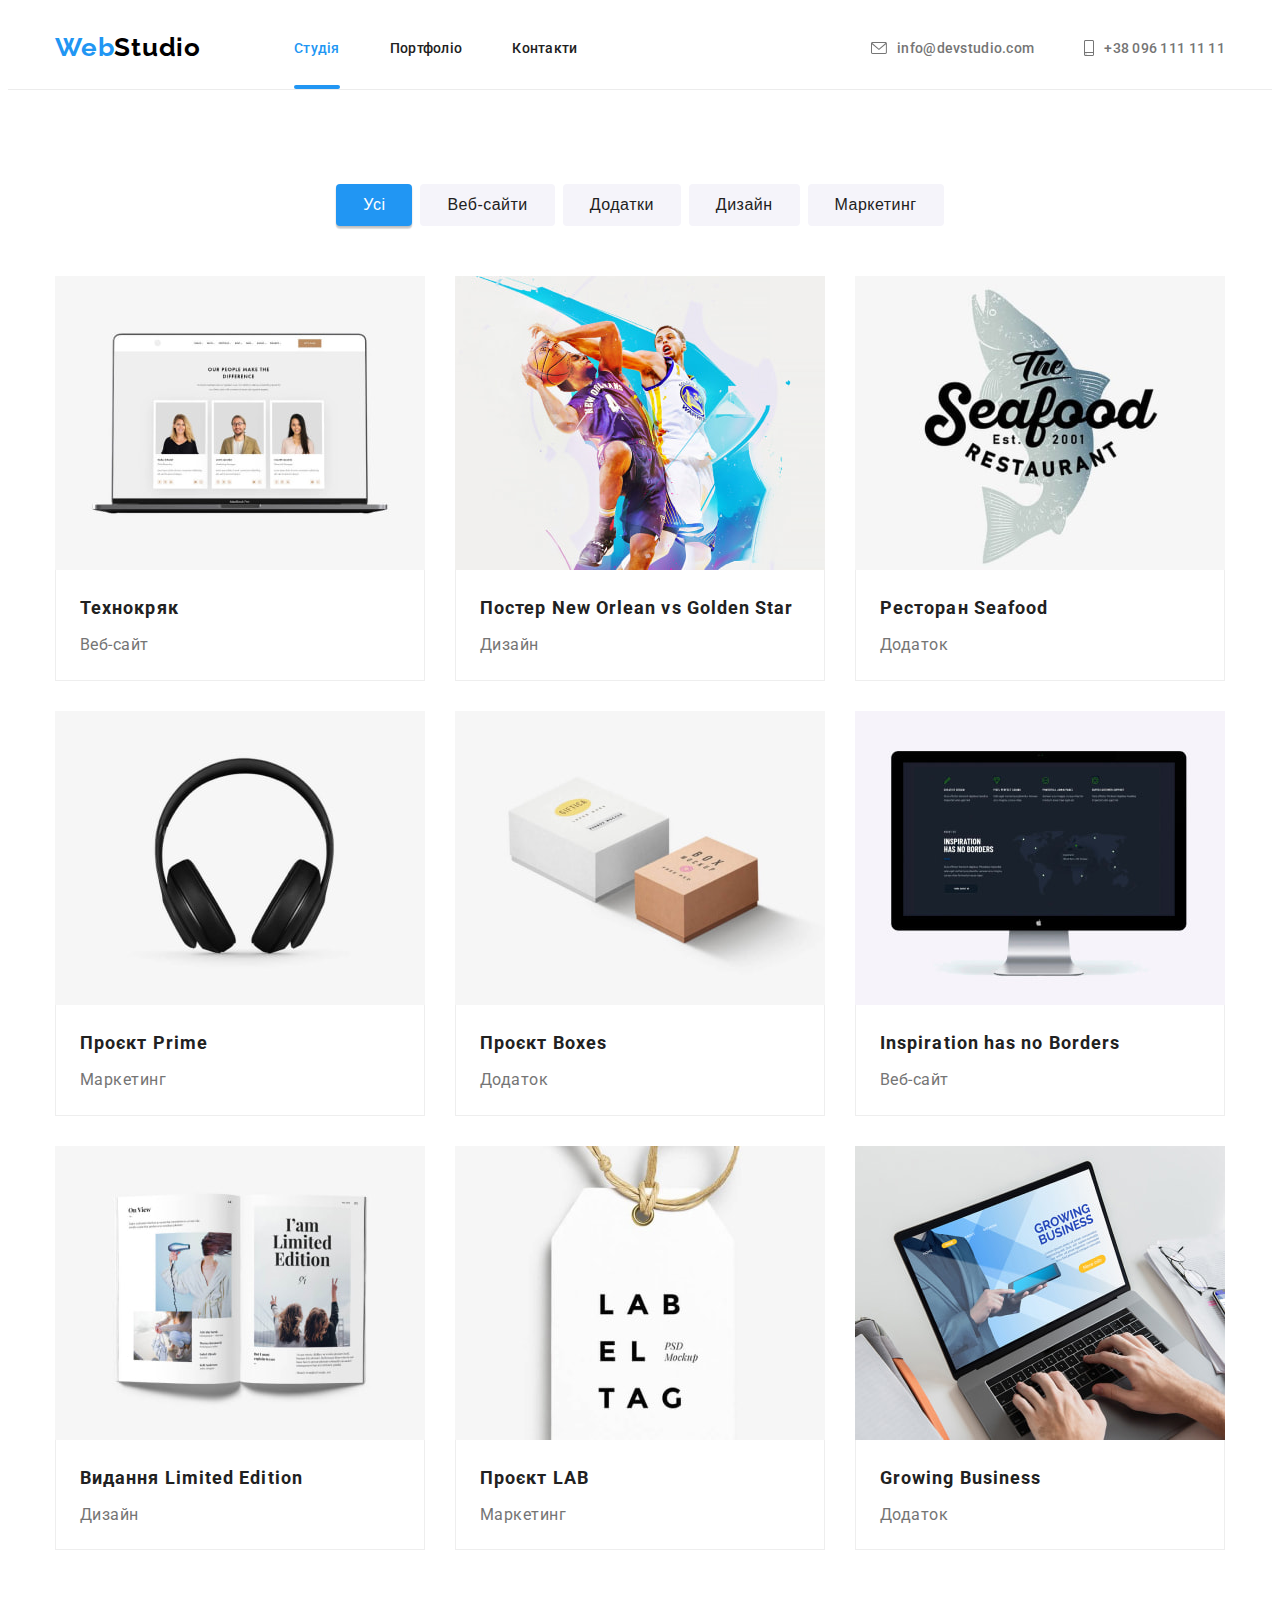
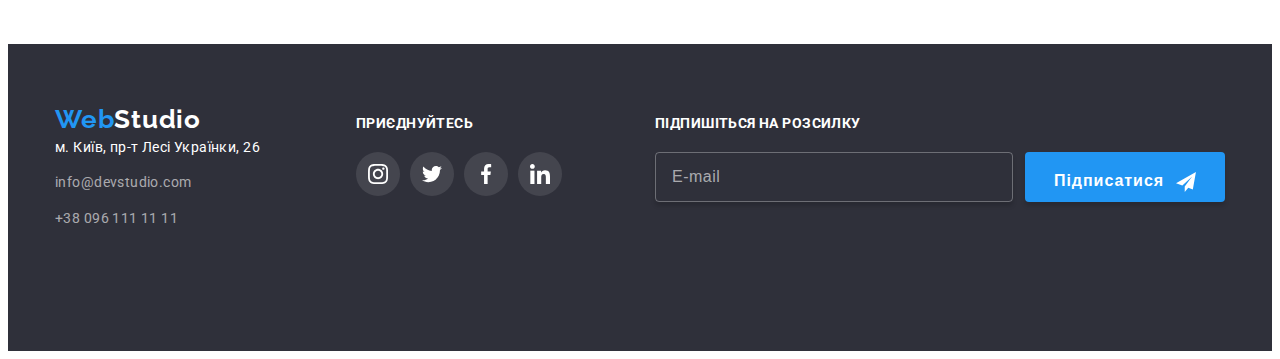
==== commit 38c72e88: "corrected mobile and tablet styles" ====
--- a/portfolio.html
+++ b/portfolio.html
@@ -23,51 +23,125 @@
     <!-- Шапка -->
     <header class="page-header">
       <div class="container page-header__container">
-        <a class="logo page-header__logo" href="./index.html" aria-label="Логотип сайту Вебстудіо"
+        <a
+          class="logo page-header__logo"
+          href="./index.html"
+          aria-label="Логотип сайту Вебстудіо"
           >Web<span class="logo--dark">Studio</span></a
         >
-        <div class="page-header__menu">
+        <div
+          class="page-header__menu mobile-menu"
+          id="mobile-menu"
+          js-menu-container
+        >
           <nav class="nav">
-          <ul class="nav-list list">
-            <li class="nav__item">
-              <a class="nav__link" href="./index.html"
-                >Студія</a
-              >
-            </li>
-            <li class="nav__item">
-              <a class="nav__link  nav__link--current" href="./portfolio.html">Портфоліо</a>
-            </li>
-            <li class="nav__item">
-              <a class="nav__link" href="#">Контакти</a>
+            <ul class="nav-list list">
+              <li class="nav__item">
+                <a class="nav__link nav__link--current" href="./index.html"
+                  >Студія</a
+                >
+              </li>
+              <li class="nav__item">
+                <a class="nav__link" href="./portfolio.html">Портфоліо</a>
+              </li>
+              <li class="nav__item">
+                <a class="nav__link" href="#contacts">Контакти</a>
+              </li>
+            </ul>
+          </nav>
+          <ul class="contacts list">
+            <li class="contacts__item">
+              <a class="contacts__link link" href="mailto:info@devstudio.com"
+                ><svg class="contacts__icon" width="16" height="12">
+                  <use href="./img/sprite-header-icons.svg#envelope"></use>
+                </svg>
+                <span>info@devstudio.com</span></a
+              >
+            </li>
+            <li class="contacts__item">
+              <a class="contacts__link link" href="tel:+380961111111"
+                ><svg class="contacts__icon" width="10" height="16">
+                  <use
+                    href="./img/sprite-header-icons.svg#smartphone"
+                  ></use></svg
+                ><span>+38 096 111 11 11</span></a
+              >
             </li>
           </ul>
-        </nav>
-        <ul class="contacts list">
-          <li class="contacts__item">
-            <a class="contacts__link link" href="mailto:info@devstudio.com"
-              ><svg class="contacts__icon" width="16" height="12">
-                <use href="./img/sprite-header-icons.svg#envelope"></use>
-              </svg>
-              <span>info@devstudio.com</span></a
+          <ul class="header-social__list list">
+            <li class="header-social__item">
+              <a
+                href="https://www.instagram.com/"
+                class="header-social__link"
+                target="_blank"
+                rel="noreferrer noopener"
+                aria-label="icon Instagram"
+                >Instagram<span class="header-social__separator">|</span></a
+              >
+            </li>
+            <li class="header-social__item">
+              <a
+                href="https://twitter.com/"
+                class="header-social__link"
+                target="_blank"
+                rel="noreferrer noopener"
+                aria-label="icon Twitter"
+                >Twitter<span class="header-social__separator">|</span></a
+              >
+            </li>
+            <li class="header-social__item">
+              <a
+                href="https://uk-ua.facebook.com/"
+                class="header-social__link"
+                target="_blank"
+                rel="noreferrer noopener"
+                aria-label="icon Facebook"
+                >Facebook<span class="header-social__separator">|</span></a
+              >
+            </li>
+            <li class="header-social__item">
+              <a
+                href="https://ua.linkedin.com/"
+                class="header-social__link"
+                target="_blank"
+                rel="noreferrer noopener"
+                aria-label="icon Linkedin"
+                >Linkedin</a
+              >
+            </li>
+          </ul>
+          <button
+            class="page-header__button page-header__button--close"
+            type="button"
+            js-close-menu
+          >
+            <svg
+              class="page-header__icon page-header__icon--cross"
+              width="40"
+              height="40"
+              aria-label="Перемикач мобільного меню"
             >
-          </li>
-          <li class="contacts__item">
-            <a class="contacts__link link" href="tel:+380961111111"
-              ><svg class="contacts__icon" width="10" height="16">
-                <use href="./img/sprite-header-icons.svg#smartphone"></use></svg
-              ><span>+38 096 111 11 11</span></a
-            >
-          </li>
+              <use
+                href="./img/sprite-header-icons.svg#close-menu"
+                js-close-menu
+              ></use>
+            </svg>
+          </button>
         </div>
-        
-        </ul>
-        <button class="page-header__button" type="button">
 
-          <svg class="page-header__icon open" width="40" height="40">
-            <use href="./img/sprite-header-icons.svg#menu"></use>
-          </svg>
-          <svg class="page-header__icon close" width="40" height="40">
-            <use href="./img/sprite-header-icons.svg#close-menu"></use>
+        <button
+          class="page-header__button page-header__button--open"
+          type="button"
+          aria-expanded="false"
+          js-open-menu
+        >
+          <svg
+            class="page-header__icon page-header__icon--menu"
+            width="40"
+            height="40"
+            aria-label="Перемикач мобільного меню"
+          >
+            <use href="./img/sprite-header-icons.svg#menu" js-open-menu></use>
           </svg>
         </button>
       </div>
@@ -305,7 +379,7 @@
     <!-- Підвал -->
     <footer class="page-footer">
       <div class="container page-footer__container">
-        <div class="address-container">
+        <div id="contacts" class="address-container">
           <a class="logo page-footer__logo" href="./index.html"
             >Web<span class="logo--light">Studio</span></a
           >
@@ -327,7 +401,7 @@
         </div>
         <div class="socials page-footer__socials">
           <p class="page-footer__text">приєднуйтесь</p>
-          <ul class="socials-list list">
+          <ul class="socials-list page-footer__list list">
             <li class="socials__item">
               <a
                 class="socials__link"
@@ -392,16 +466,17 @@
               />
               <div class="subscription__box">
                 <button class="button subscription__button" type="submit">
-                  Підписатися
+                  <span class="button__text">Підписатися</span>
+                  <svg class="button__img" width="32" height="32">
+                    <use href="./img/sprite.svg#send"></use>
+                  </svg>
                 </button>
-                <svg class="subscription__img" width="32" height="32">
-                  <use href="./img/sprite.svg#send"></use>
-                </svg>
               </div>
             </div>
           </form>
         </div>
       </div>
     </footer>
+    <script src="./js/mobile-menu.js"></script>
   </body>
 </html>
--- a/css/main.min.css
+++ b/css/main.min.css
@@ -1 +1 @@
-:root{--background-color-1: #ffffff;--background-color-2: #f5f4fa;--background-color-3: #2f303a;--accent-color: #2196f3;--accent-color-2: #188ce8;--main-black-color: #212121;--text-color: #757575;--footer-link-color: rgba(255, 255, 255, 0.6);--border-color: #ececec;--border-second-color: #eeeeee;--background-color-4: #c4c4c4;--background-color-5: rgba(255, 255, 255, 0.1);--background-modal: rgba(0, 0, 0, 0.2);--modal-button: rgba(0, 0, 0, 0.1);--modal-icon-button: #000000;--gallary-background: rgba(47, 48, 58, 0.8);--team-icons-color: #afb1b8;--portfolio-overlay: rgba(33, 150, 243, 0.9);--card-gap: 30px;--grid-items: 4}.visually-hidden{position:absolute;width:1px;height:1px;margin:-1px;border:0;padding:0;white-space:nowrap;-webkit-clip-path:inset(100%);clip-path:inset(100%);clip:rect(0 0 0 0);overflow:hidden}*,*::before,*::after{-webkit-box-sizing:border-box;box-sizing:border-box}body{background-color:var(--background-color-1);font-family:"Roboto",sans-serif}.img{display:block;max-width:100%;height:auto}.grid{display:-webkit-box;display:-ms-flexbox;display:flex;-ms-flex-wrap:wrap;flex-wrap:wrap;gap:var(--card-gap)}.grid-item{-ms-flex-preferred-size:calc((100% - var(--card-gap)*(var(--grid-items) - 1))/var(--grid-items));flex-basis:calc((100% - var(--card-gap)*(var(--grid-items) - 1))/var(--grid-items))}.container{margin-left:auto;margin-right:auto;padding-left:15px;padding-right:15px}@media screen and (min-width: 480px)and (max-width: 767px){.container{max-width:480px}}@media screen and (min-width: 768px){.container{width:768px}}@media screen and (min-width: 1200px){.container{width:1200px}}.section{padding-top:60px;padding-bottom:60px}@media screen and (min-width: 1200px){.section{padding-top:94px;padding-bottom:94px}}.section-tittle{margin-bottom:30px;color:var(--main-black-color);text-align:center;font-size:28px;font-weight:700;line-height:1.2;letter-spacing:.84px}@media screen and (min-width: 1200px){.section-tittle{margin-bottom:50px;font-size:36px;letter-spacing:1.08px}}h1,h2,h3,h4,h5,h6,p{margin:0;padding:0}.list{list-style:none;margin:0;padding:0}.nav{display:-webkit-box;display:-ms-flexbox;display:flex;-webkit-box-align:center;-ms-flex-align:center;align-items:center}.nav-list{display:none}@media screen and (min-width: 768px){.nav-list{display:-webkit-box;display:-ms-flexbox;display:flex;-webkit-box-align:center;-ms-flex-align:center;align-items:center;list-style:none}}.nav__item{position:relative}.nav__item:not(:last-child){margin-right:50px}.nav__link{display:block;padding-top:32px;padding-bottom:32px;color:var(--main-black-color);font-size:14px;font-weight:500;line-height:1.2;letter-spacing:.28px;text-decoration:none;-webkit-transition:color 250ms cubic-bezier(0.4, 0, 0.2, 1);transition:color 250ms cubic-bezier(0.4, 0, 0.2, 1)}.nav__link:hover,.nav__link:focus,.nav__link:active{color:var(--accent-color)}.nav__link--current{color:var(--accent-color)}.nav__link--current::after{content:"";position:absolute;bottom:0;left:0;display:block;width:100%;height:4px;border-radius:2px;background:var(--accent-color)}.logo{padding-top:24px;padding-bottom:25px;color:var(--accent-color);font-family:"Raleway",sans-serif;text-decoration:none;font-size:24px;font-weight:700;line-height:1.2;letter-spacing:.72px}.logo--dark{color:#000}.logo--light{color:#fff}@media screen and (min-width: 1200px){.logo{font-size:26px;letter-spacing:.78px}}.contacts{display:none}@media screen and (min-width: 768px){.contacts{display:block;margin-left:auto}}@media screen and (min-width: 768px)and (max-width: 1200px){.contacts{padding-top:16px;padding-bottom:16px}}@media screen and (min-width: 1200px){.contacts{display:-webkit-box;display:-ms-flexbox;display:flex;-webkit-box-pack:center;-ms-flex-pack:center;justify-content:center;-webkit-box-align:center;-ms-flex-align:center;align-items:center}}@media screen and (min-width: 1200px){.contacts__item:not(:last-child){margin-right:50px}}.contacts__link{display:-webkit-box;display:-ms-flexbox;display:flex;-webkit-box-align:center;-ms-flex-align:center;align-items:center;padding-top:32px;padding-bottom:32px;color:var(--text-color);text-decoration:none;font-size:14px;font-weight:500;line-height:1.2;letter-spacing:.28px;-webkit-transition:color 250ms cubic-bezier(0.4, 0, 0.2, 1);transition:color 250ms cubic-bezier(0.4, 0, 0.2, 1)}.contacts__link:hover,.contacts__link:focus{color:var(--accent-color)}@media screen and (min-width: 768px)and (max-width: 1200px){.contacts__link{padding-top:5px;padding-bottom:5px}}.contacts__icon{margin-right:10px;fill:currentColor}.backdrop{position:fixed;width:100vw;height:100vh;top:0;left:0;z-index:100;opacity:1;display:-webkit-box;display:-ms-flexbox;display:flex;-webkit-box-pack:center;-ms-flex-pack:center;justify-content:center;-webkit-box-align:center;-ms-flex-align:center;align-items:center;background-color:var(--background-modal);-webkit-transition:opacity 250ms cubic-bezier(0.4, 0, 0.2, 1);transition:opacity 250ms cubic-bezier(0.4, 0, 0.2, 1)}.js-is-hidden{visibility:hidden;opacity:0;pointer-events:none}.modal{position:absolute;top:50%;left:50%;-webkit-transform:translate(-50%, -50%) scale(1);transform:translate(-50%, -50%) scale(1);width:528px;height:581px;margin-right:auto;margin-left:auto;border-radius:4px;background:var(--background-color-1);-webkit-box-shadow:0px 2px 1px 0px rgba(0,0,0,.2),0px 1px 1px 0px rgba(0,0,0,.14),0px 1px 3px 0px rgba(0,0,0,.12);box-shadow:0px 2px 1px 0px rgba(0,0,0,.2),0px 1px 1px 0px rgba(0,0,0,.14),0px 1px 3px 0px rgba(0,0,0,.12);-webkit-transition:-webkit-transform 250ms cubic-bezier(0.4, 0, 0.2, 1);transition:-webkit-transform 250ms cubic-bezier(0.4, 0, 0.2, 1);transition:transform 250ms cubic-bezier(0.4, 0, 0.2, 1);transition:transform 250ms cubic-bezier(0.4, 0, 0.2, 1), -webkit-transform 250ms cubic-bezier(0.4, 0, 0.2, 1)}.backdrop.is-hidden .modal{-webkit-transform:translate(-50%, -50%) scale(0.2);transform:translate(-50%, -50%) scale(0.2)}.modal__button{position:absolute;top:8px;right:8px;display:-webkit-box;display:-ms-flexbox;display:flex;-webkit-box-pack:center;-ms-flex-pack:center;justify-content:center;width:30px;height:30px;-webkit-box-align:center;-ms-flex-align:center;align-items:center;border-radius:50%;cursor:pointer;border:1px solid var(--modal-button);background-color:var(--background-color-1);color:var(--modal-icon-button);-webkit-transition:color 250ms cubic-bezier(0.4, 0, 0.2, 1);transition:color 250ms cubic-bezier(0.4, 0, 0.2, 1)}.modal__button:hover,.modal__button:focus{color:var(--accent-color)}.modal__icon{fill:currentColor}.form{padding-top:40px;padding-right:40px;padding-bottom:40px;padding-left:40px}.form__title{display:block;margin-bottom:12px;color:var(--main-black-color);text-align:center;font-size:20px;font-weight:700;line-height:1.2;letter-spacing:.6px}.form__item{position:relative;display:-webkit-box;display:-ms-flexbox;display:flex;-webkit-box-orient:vertical;-webkit-box-direction:normal;-ms-flex-direction:column;flex-direction:column;-webkit-box-align:start;-ms-flex-align:start;align-items:start;margin-bottom:10px}.form__label{color:var(--text-color);font-size:12px;line-height:1.2;letter-spacing:.12px}.form__label:not(:last-child){margin-bottom:4px}.form__image{position:absolute;bottom:11px;left:12px;-webkit-transition:fill 250ms cubic-bezier(0.4, 0, 0.2, 1);transition:fill 250ms cubic-bezier(0.4, 0, 0.2, 1)}.form__input:focus+.form__image{fill:var(--accent-color)}.form__input{width:100%;height:40px;padding-top:11px;padding-right:12px;padding-bottom:11px;padding-left:42px;border-radius:4px;border:1px solid rgba(33,33,33,.2);cursor:pointer;-webkit-transition:border 250ms cubic-bezier(0.4, 0, 0.2, 1);transition:border 250ms cubic-bezier(0.4, 0, 0.2, 1)}.form__input:focus{border:1px solid var(--accent-color);outline:rgba(0,0,0,0)}.form__text-block{margin-bottom:20px}.form__textarea{width:100%;height:120px;padding-top:12px;padding-right:16px;padding-bottom:12px;padding-left:16px;resize:none;cursor:pointer;border-radius:4px;border:1px solid rgba(33,33,33,.2);-webkit-transition:border 250ms cubic-bezier(0.4, 0, 0.2, 1);transition:border 250ms cubic-bezier(0.4, 0, 0.2, 1)}.form__textarea::-webkit-input-placeholder{color:rgba(117,117,117,.5);font-size:12px;line-height:1.2;letter-spacing:.12px}.form__textarea::-moz-placeholder{color:rgba(117,117,117,.5);font-size:12px;line-height:1.2;letter-spacing:.12px}.form__textarea:-ms-input-placeholder{color:rgba(117,117,117,.5);font-size:12px;line-height:1.2;letter-spacing:.12px}.form__textarea::-ms-input-placeholder{color:rgba(117,117,117,.5);font-size:12px;line-height:1.2;letter-spacing:.12px}.form__textarea::placeholder{color:rgba(117,117,117,.5);font-size:12px;line-height:1.2;letter-spacing:.12px}.form__textarea:focus{border:1px solid var(--accent-color);outline:rgba(0,0,0,0)}.form__policy{display:-webkit-box;display:-ms-flexbox;display:flex;-webkit-box-align:center;-ms-flex-align:center;align-items:center;padding-left:12px;margin-bottom:30px}.form__checkbox{display:-webkit-box;display:-ms-flexbox;display:flex;-webkit-box-pack:center;-ms-flex-pack:center;justify-content:center;-webkit-box-align:center;-ms-flex-align:center;align-items:center;width:16px;height:15px;background-color:var(--accent-color);border:2px solid var(--accent-color);border-radius:4px;-webkit-transition:background-color 250ms cubic-bezier(0.4, 0, 0.2, 1),border 250ms cubic-bezier(0.4, 0, 0.2, 1);transition:background-color 250ms cubic-bezier(0.4, 0, 0.2, 1),border 250ms cubic-bezier(0.4, 0, 0.2, 1)}.form__policy-input:checked~.form__checkbox{border:2px solid var(--main-black-color);background:var(--background-color-1)}.form__policy-input:focus~.form__checkbox{border:2px solid var(--accent-color)}.form__policy-image{fill:var(--background-color-1)}.form__checkbox-label{margin-left:8px;font-size:14px;line-height:1.71;letter-spacing:.42px}.form__link{margin-left:5px;color:var(--accent-color);line-height:1.71;letter-spacing:.42px;text-decoration-line:underline}.form__button{display:block;width:200px;height:50px;margin-right:auto;margin-left:auto;border-color:rgba(0,0,0,0);border-radius:4px;background-color:var(--accent-color);-webkit-box-shadow:0px 4px 4px 0px rgba(0,0,0,.15);box-shadow:0px 4px 4px 0px rgba(0,0,0,.15);cursor:pointer;color:var(--background-color-1);text-align:center;font-size:16px;font-weight:700;line-height:1.87;letter-spacing:.96px;-webkit-transition:background-color 250ms cubic-bezier(0.4, 0, 0.2, 1);transition:background-color 250ms cubic-bezier(0.4, 0, 0.2, 1)}.form__button:hover,.form__button:focus{background-color:var(--accent-color-2)}.socials-list{display:-webkit-box;display:-ms-flexbox;display:flex}.socials__item:not(:last-child){margin-right:10px}.socials__link{display:-webkit-box;display:-ms-flexbox;display:flex;-webkit-box-pack:center;-ms-flex-pack:center;justify-content:center;-webkit-box-align:center;-ms-flex-align:center;align-items:center;width:44px;height:44px;border-radius:50%;background-color:var(--background-color-5);-webkit-transition:background-color 250ms cubic-bezier(0.4, 0, 0.2, 1);transition:background-color 250ms cubic-bezier(0.4, 0, 0.2, 1)}.socials__link:hover,.socials__link:focus{background-color:var(--accent-color)}.socials__icon{fill:var(--background-color-1)}.socials__icon--gray{fill:var(--team-icons-color);-webkit-transition:fill 250ms cubic-bezier(0.4, 0, 0.2, 1);transition:fill 250ms cubic-bezier(0.4, 0, 0.2, 1)}.team__link:hover .socials__icon--gray,.team__link:focus .socials__icon--gray{fill:var(--background-color-1)}.portfolio__list{display:-webkit-box;display:-ms-flexbox;display:flex;-webkit-box-pack:center;-ms-flex-pack:center;justify-content:center;margin-bottom:50px}.portfolio__item:not(:last-child){margin-right:8px}.btn{padding-top:6px;padding-right:25px;padding-bottom:6px;padding-left:25px;border-radius:4px;border-color:rgba(0,0,0,0);color:var(--main-black-color);background-color:var(--background-color-2);font-size:16px;font-weight:500;line-height:1,62;letter-spacing:.48px;cursor:pointer;-webkit-transition:color 250ms cubic-bezier(0.4, 0, 0.2, 1),background-color 250ms cubic-bezier(0.4, 0, 0.2, 1),-webkit-box-shadow 250ms cubic-bezier(0.4, 0, 0.2, 1);transition:color 250ms cubic-bezier(0.4, 0, 0.2, 1),background-color 250ms cubic-bezier(0.4, 0, 0.2, 1),-webkit-box-shadow 250ms cubic-bezier(0.4, 0, 0.2, 1);transition:color 250ms cubic-bezier(0.4, 0, 0.2, 1),background-color 250ms cubic-bezier(0.4, 0, 0.2, 1),box-shadow 250ms cubic-bezier(0.4, 0, 0.2, 1);transition:color 250ms cubic-bezier(0.4, 0, 0.2, 1),background-color 250ms cubic-bezier(0.4, 0, 0.2, 1),box-shadow 250ms cubic-bezier(0.4, 0, 0.2, 1),-webkit-box-shadow 250ms cubic-bezier(0.4, 0, 0.2, 1)}.btn--active{color:var(--background-color-1);background-color:var(--accent-color);-webkit-box-shadow:0px 2px 2px 0px rgba(0,0,0,.12),0px 1px 2px 0px rgba(0,0,0,.08),0px 3px 1px 0px rgba(0,0,0,.1);box-shadow:0px 2px 2px 0px rgba(0,0,0,.12),0px 1px 2px 0px rgba(0,0,0,.08),0px 3px 1px 0px rgba(0,0,0,.1)}.btn:hover,.btn:focus{color:var(--background-color-1);background-color:var(--accent-color);-webkit-box-shadow:0px 2px 2px 0px rgba(0,0,0,.12),0px 1px 2px 0px rgba(0,0,0,.08),0px 3px 1px 0px rgba(0,0,0,.1);box-shadow:0px 2px 2px 0px rgba(0,0,0,.12),0px 1px 2px 0px rgba(0,0,0,.08),0px 3px 1px 0px rgba(0,0,0,.1)}.page-header{border-bottom:1px solid var(--border-color);position:relative}.page-header__logo{display:block}.page-header__button{display:-webkit-box;display:-ms-flexbox;display:flex;-webkit-box-pack:center;-ms-flex-pack:center;justify-content:center;-webkit-box-align:center;-ms-flex-align:center;align-items:center;margin-left:auto;width:40px;height:40px;margin-left:auto;padding:0;border:none;background-color:rgba(0,0,0,0)}@media screen and (min-width: 768px){.page-header__button{display:none}}.page-header__icon{fill:var(--main-black-color);-webkit-transition:fill 250ms cubic-bezier(0.4, 0, 0.2, 1);transition:fill 250ms cubic-bezier(0.4, 0, 0.2, 1)}.page-header__button:hover .page-header__icon,.page-header__button:focus .page-header__icon{fill:var(--accent-color)}.page-header__menu.is-open .page-header__icon--open--open{display:none}.page-header__icon--close{display:none}.page-header__menu.is-open .page-header__icon--close--close{display:block}.page-header__container{display:-webkit-box;display:-ms-flexbox;display:flex;-webkit-box-align:center;-ms-flex-align:center;align-items:center}@media screen and (min-width: 480px)and (max-width: 767px){.page-header__container{width:480px}}@media screen and (min-width: 768px){.page-header__container{width:768px}}@media screen and (min-width: 1200px){.page-header__container{width:1200px;display:-webkit-box;display:-ms-flexbox;display:flex;-webkit-box-align:center;-ms-flex-align:center;align-items:center}}@media screen and (min-width: 768px){.page-header__menu{display:-webkit-box;display:-ms-flexbox;display:flex;margin-left:93px;width:100%}}.hero{padding-top:200px;padding-bottom:200px;background-color:var(--background-color-4);background-image:-webkit-gradient(linear, left top, right top, from(rgba(47, 48, 58, 0.4)), to(rgba(47, 48, 58, 0.4))),url(../img/icons/hero/background-hero.jpg);background-image:linear-gradient(to right, rgba(47, 48, 58, 0.4), rgba(47, 48, 58, 0.4)),url(../img/icons/hero/background-hero.jpg);background-position:center;background-repeat:no-repeat;background-size:cover;text-align:center}@media screen and (min-width: 1200px){.hero{max-width:1600px}}.tittle{width:360px;margin-right:auto;margin-left:auto;color:var(--background-color-1);margin-bottom:30px;font-size:26px;font-weight:900;line-height:1.61;letter-spacing:1.56px;text-transform:uppercase}@media screen and (min-width: 1200px){.tittle{width:696px;font-size:44px;line-height:1.36;letter-spacing:2.64px}}.button{display:block;margin-right:auto;margin-left:auto;color:var(--background-color-1);background-color:var(--accent-color);min-width:200px;padding-top:10px;padding-right:24px;padding-bottom:10px;padding-left:24px;border:1px solid rgba(0,0,0,0);border-radius:4px;-webkit-box-shadow:0px 4px 4px 0px rgba(0,0,0,.15);box-shadow:0px 4px 4px 0px rgba(0,0,0,.15);font-size:16px;font-weight:700;line-height:1.9;letter-spacing:.96px;cursor:pointer}@media screen and (min-width: 1200px){.benefits{padding-bottom:0}}@media screen and (min-width: 768px){.benefits__list{display:-webkit-box;display:-ms-flexbox;display:flex;-ms-flex-wrap:wrap;flex-wrap:wrap;margin:-15px}}@media screen and (max-width: 767px){.benefits__item{margin-bottom:30px;max-width:450px}.benefits__item:last-child{margin-bottom:0}}@media screen and (min-width: 768px){.benefits__item{width:354px;margin:15px}}@media screen and (min-width: 1200px){.benefits__item{max-width:270px;margin-right:15px}.benefits__item:last-child{margin-right:0}}.benefits__block{display:-webkit-box;display:-ms-flexbox;display:flex;-webkit-box-pack:center;-ms-flex-pack:center;justify-content:center;-webkit-box-align:center;-ms-flex-align:center;align-items:center;max-width:450px;height:120px;margin-bottom:30px;border-radius:4px;background-color:var(--background-color-2)}@media screen and (min-width: 1200px){.benefits__block{min-width:270px}}.benefits__subtittle{color:var(--main-black-color);font-size:14px;font-weight:700;line-height:1.2;letter-spacing:.42px;text-transform:uppercase;margin-bottom:10px;padding-bottom:0}@media screen and (max-width: 767px){.benefits__subtittle{text-align:center}}.benefits__text{color:var(--text-color);font-size:14px;line-height:1.7;letter-spacing:.42px}.gallery{display:none}@media screen and (min-width: 1200px){.gallery{display:block}}.gallery__list{display:-webkit-box;display:-ms-flexbox;display:flex;-ms-flex-wrap:wrap;flex-wrap:wrap;gap:30px}.gallery__item{position:relative;z-index:1;--grid-items: 3}.gallery__text{position:absolute;bottom:0;left:0;z-index:1;width:100%;min-height:70px;display:-webkit-inline-box;display:-ms-inline-flexbox;display:inline-flex;-webkit-box-pack:center;-ms-flex-pack:center;justify-content:center;-webkit-box-align:center;-ms-flex-align:center;align-items:center;background-color:var(--gallary-background);color:var(--background-color-1);font-weight:700;line-height:1.2;letter-spacing:.42px;text-transform:uppercase;text-align:center}.team{background-color:var(--background-color-2)}@media screen and (max-width: 767px){.team__list{display:-webkit-box;display:-ms-flexbox;display:flex;-webkit-box-pack:center;-ms-flex-pack:center;justify-content:center}}.team__item{border-bottom-right-radius:4px;border-bottom-left-radius:4px;-webkit-box-shadow:0px 2px 1px 0px rgba(0,0,0,.2),0px 1px 1px 0px rgba(0,0,0,.14),0px 1px 3px 0px rgba(0,0,0,.12);box-shadow:0px 2px 1px 0px rgba(0,0,0,.2),0px 1px 1px 0px rgba(0,0,0,.14),0px 1px 3px 0px rgba(0,0,0,.12);text-align:center}.team__conteiner{padding-top:30px;padding-bottom:24px;padding-right:32px;padding-left:32px;background-color:var(--background-color-1)}@media screen and (min-width: 1200px){.team__conteiner{padding-bottom:30px}}.team__subtittle{color:var(--main-black-color);font-size:16px;font-weight:500;line-height:1.2;letter-spacing:.48px;margin-bottom:10px}.team__text{margin-bottom:16px;color:var(--text-color);font-size:16px;line-height:1.2;letter-spacing:.48px}.clients__list{display:-webkit-box;display:-ms-flexbox;display:flex;-webkit-box-pack:center;-ms-flex-pack:center;justify-content:center;-webkit-box-align:center;-ms-flex-align:center;align-items:center;-ms-flex-wrap:wrap;flex-wrap:wrap;margin:-15px}.clients__item{max-width:calc(50% - 30px);margin:15px}.clients__link{display:-webkit-box;display:-ms-flexbox;display:flex;-webkit-box-pack:center;-ms-flex-pack:center;justify-content:center;-webkit-box-align:center;-ms-flex-align:center;align-items:center;width:170px;height:92px;border-radius:4px;border:1px solid var(--team-icons-color);color:var(--team-icons-color);-webkit-transition:color 250ms cubic-bezier(0.4, 0, 0.2, 1),border-color 250ms cubic-bezier(0.4, 0, 0.2, 1);transition:color 250ms cubic-bezier(0.4, 0, 0.2, 1),border-color 250ms cubic-bezier(0.4, 0, 0.2, 1)}.clients__link:hover,.clients__link:focus{color:var(--accent-color);border-color:var(--accent-color)}.clients__icon{fill:currentColor}.page-footer{background-color:var(--background-color-3);padding-top:60px;padding-bottom:60px}@media screen and (max-width: 767px){.page-footer{text-align:center}}.page-footer__container{display:block}@media screen and (min-width: 768px){.page-footer__container{display:-webkit-box;display:-ms-flexbox;display:flex;-webkit-box-align:baseline;-ms-flex-align:baseline;align-items:baseline;-ms-flex-wrap:wrap;flex-wrap:wrap}}@media screen and (max-width: 767px){.page-footer__logo{display:inline-block;margin-bottom:28px;padding:0}}.address-container{margin-bottom:60px}@media screen and (min-width: 768px){.address-container{margin-right:70px;width:231px}}.address__text{display:inline-block;margin-bottom:12px;color:var(--background-color-1);font-size:14px;font-style:normal;line-height:1.7;letter-spacing:.42px}.address__item:first-child{margin-bottom:12px}.address__link{display:inline-block;color:var(--footer-link-color);font-size:14px;font-style:normal;line-height:1.7;letter-spacing:.42px;text-decoration:none;-webkit-transition:color 250ms cubic-bezier(0.4, 0, 0.2, 1);transition:color 250ms cubic-bezier(0.4, 0, 0.2, 1)}.address__link:hover,.address__link:focus{color:var(--background-color-1)}@media screen and (max-width: 767px){.page-footer__socials{margin-bottom:60px}}@media screen and (min-width: 1200px){.page-footer__socials{margin-right:93px}}@media screen and (max-width: 767px){.page-footer__list{-webkit-box-pack:center;-ms-flex-pack:center;justify-content:center}}.page-footer__text{margin-bottom:20px;color:var(--background-color-1);font-size:14px;font-weight:700;line-height:1.2;letter-spacing:.42px;text-transform:uppercase}@media screen and (max-width: 767px){.page-footer__text{text-align:center}}@media screen and (min-width: 1200px){.subscription__container{display:-webkit-box;display:-ms-flexbox;display:flex}}.subscription__input{width:358px;height:50px;padding-top:15px;padding-right:16px;padding-bottom:15px;padding-left:16px;margin-right:12px;border-radius:4px;border:1px solid rgba(255,255,255,.3);background:rgba(33,150,243,0);-webkit-box-shadow:0px 4px 4px 0px rgba(0,0,0,.15);box-shadow:0px 4px 4px 0px rgba(0,0,0,.15);color:var(--background-color-1)}.subscription__input::-webkit-input-placeholder{color:var(--footer-link-color);font-size:16px;line-height:1.25;letter-spacing:.48px}.subscription__input::-moz-placeholder{color:var(--footer-link-color);font-size:16px;line-height:1.25;letter-spacing:.48px}.subscription__input:-ms-input-placeholder{color:var(--footer-link-color);font-size:16px;line-height:1.25;letter-spacing:.48px}.subscription__input::-ms-input-placeholder{color:var(--footer-link-color);font-size:16px;line-height:1.25;letter-spacing:.48px}.subscription__input::placeholder{color:var(--footer-link-color);font-size:16px;line-height:1.25;letter-spacing:.48px}@media screen and (max-width: 767px){.subscription__input{margin-bottom:20px}}.subscription__button{display:-webkit-box;display:-ms-flexbox;display:flex;padding-top:13px;padding-right:28px;padding-bottom:13px;padding-left:28px;width:200px;height:50px}.button__text{margin-right:12px}.button__img{fill:var(--background-color-1)}.portfolio__card{--grid-items: 9;min-width:370px}.portfolio__link{display:block;text-decoration:none;-webkit-transition:-webkit-box-shadow 250ms cubic-bezier(0.4, 0, 0.2, 1);transition:-webkit-box-shadow 250ms cubic-bezier(0.4, 0, 0.2, 1);transition:box-shadow 250ms cubic-bezier(0.4, 0, 0.2, 1);transition:box-shadow 250ms cubic-bezier(0.4, 0, 0.2, 1), -webkit-box-shadow 250ms cubic-bezier(0.4, 0, 0.2, 1)}.portfolio__link:hover,.portfolio__link:focus{-webkit-box-shadow:1px 4px 6px 0px rgba(0,0,0,.16),0px 4px 4px 0px rgba(0,0,0,.06),0px 1px 1px 0px rgba(0,0,0,.12);box-shadow:1px 4px 6px 0px rgba(0,0,0,.16),0px 4px 4px 0px rgba(0,0,0,.06),0px 1px 1px 0px rgba(0,0,0,.12)}.portfolio__overlay{position:relative;overflow:hidden}.portfolio__overlay-text{position:absolute;top:0;left:0;-webkit-transform:translateY(100%);transform:translateY(100%);padding-top:63px;padding-right:24px;padding-bottom:64px;padding-left:24px;background-color:var(--portfolio-overlay);color:var(--background-color-1);font-size:18px;line-height:1.55;letter-spacing:.54px;-webkit-transition:background-color 250ms cubic-bezier(0.4, 0, 0.2, 1),-webkit-transform 250ms cubic-bezier(0.4, 0, 0.2, 1);transition:background-color 250ms cubic-bezier(0.4, 0, 0.2, 1),-webkit-transform 250ms cubic-bezier(0.4, 0, 0.2, 1);transition:transform 250ms cubic-bezier(0.4, 0, 0.2, 1),background-color 250ms cubic-bezier(0.4, 0, 0.2, 1);transition:transform 250ms cubic-bezier(0.4, 0, 0.2, 1),background-color 250ms cubic-bezier(0.4, 0, 0.2, 1),-webkit-transform 250ms cubic-bezier(0.4, 0, 0.2, 1)}.portfolio__link:hover .portfolio__overlay-text,.portfolio__link:focus .portfolio__overlay-text{-webkit-transform:translateY(0);transform:translateY(0)}.portfolio__container{padding-top:20px;padding-right:24px;padding-bottom:20px;padding-left:24px;border-right:1px solid var(--border-second-color);border-bottom:1px solid var(--border-second-color);border-left:1px solid var(--border-second-color)}.portfolio__label{margin-bottom:4px;color:var(--main-black-color);font-size:18px;font-weight:700;line-height:2;letter-spacing:1.08px}.portfolio__text{color:var(--text-color);font-size:16px;line-height:1.87;letter-spacing:.48px}/*# sourceMappingURL=main.min.css.map */+:root{--background-color-1: #ffffff;--background-color-2: #f5f4fa;--background-color-3: #2f303a;--accent-color: #2196f3;--accent-color-2: #188ce8;--main-black-color: #212121;--text-color: #757575;--footer-link-color: rgba(255, 255, 255, 0.6);--border-color: #ececec;--border-second-color: #eeeeee;--background-color-4: #c4c4c4;--background-color-5: rgba(255, 255, 255, 0.1);--background-modal: rgba(0, 0, 0, 0.2);--modal-button: rgba(0, 0, 0, 0.1);--modal-icon-button: #000000;--gallary-background: rgba(47, 48, 58, 0.8);--team-icons-color: #afb1b8;--portfolio-overlay: rgba(33, 150, 243, 0.9);--card-gap: 30px;--grid-items: 4}.visually-hidden{position:absolute;width:1px;height:1px;margin:-1px;border:0;padding:0;white-space:nowrap;-webkit-clip-path:inset(100%);clip-path:inset(100%);clip:rect(0 0 0 0);overflow:hidden}*,*::before,*::after{-webkit-box-sizing:border-box;box-sizing:border-box}body{background-color:var(--background-color-1);font-family:"Roboto",sans-serif}.img{display:block;max-width:100%;height:auto}.grid{display:-webkit-box;display:-ms-flexbox;display:flex;-ms-flex-wrap:wrap;flex-wrap:wrap;gap:var(--card-gap)}.grid-item{-ms-flex-preferred-size:calc((100% - var(--card-gap)*(var(--grid-items) - 1))/var(--grid-items));flex-basis:calc((100% - var(--card-gap)*(var(--grid-items) - 1))/var(--grid-items))}.container{margin-left:auto;margin-right:auto;padding-left:15px;padding-right:15px}@media screen and (min-width: 480px)and (max-width: 767px){.container{max-width:480px}}@media screen and (min-width: 768px){.container{width:768px}}@media screen and (min-width: 1200px){.container{width:1200px}}.section{padding-top:60px;padding-bottom:60px}@media screen and (min-width: 1200px){.section{padding-top:94px;padding-bottom:94px}}.section-tittle{margin-bottom:30px;color:var(--main-black-color);text-align:center;font-size:28px;font-weight:700;line-height:1.2;letter-spacing:.84px}@media screen and (min-width: 1200px){.section-tittle{margin-bottom:50px;font-size:36px;letter-spacing:1.08px}}h1,h2,h3,h4,h5,h6,p{margin:0;padding:0}.list{list-style:none;margin:0;padding:0}.nav{display:-webkit-box;display:-ms-flexbox;display:flex;-webkit-box-align:center;-ms-flex-align:center;align-items:center}.nav-list{display:none}.page-header__menu.is-open .nav-list{display:block}@media screen and (min-width: 768px){.nav-list{display:-webkit-box;display:-ms-flexbox;display:flex;-webkit-box-align:center;-ms-flex-align:center;align-items:center;list-style:none}}.page-header__menu.is-open .nav-list{margin-bottom:306px}.nav__item{position:relative}.nav__item:not(:last-child){margin-right:50px}.page-header__menu.is-open .nav__item:not(:last-child){margin-right:0;margin-bottom:32px}.nav__link{display:block;padding-top:32px;padding-bottom:32px;color:var(--main-black-color);font-size:14px;font-weight:500;line-height:1.2;letter-spacing:.28px;text-decoration:none;-webkit-transition:color 250ms cubic-bezier(0.4, 0, 0.2, 1);transition:color 250ms cubic-bezier(0.4, 0, 0.2, 1)}.page-header__menu.is-open .nav__link{padding:0;font-size:40px;letter-spacing:.8px}.page-header__menu.is-open .nav__link:hover,.page-header__menu.is-open .nav__link:focus,.nav__link:hover,.nav__link:focus,.nav__link:active{color:var(--accent-color)}.nav__link--current{color:var(--accent-color)}.page-header__menu.is-open .nav__link--current{color:currentColor}.nav__link--current::after{content:"";position:absolute;bottom:0;left:0;display:block;width:100%;height:4px;border-radius:2px;background:var(--accent-color)}.page-header__menu.is-open .nav__link--current::after{content:"";display:none}.logo{padding-top:24px;padding-bottom:25px;color:var(--accent-color);font-family:"Raleway",sans-serif;text-decoration:none;font-size:24px;font-weight:700;line-height:1.2;letter-spacing:.72px}.logo--dark{color:#000}.logo--light{color:#fff}@media screen and (min-width: 1200px){.logo{font-size:26px;letter-spacing:.78px}}.contacts{display:none}.page-header__menu.is-open .contacts{display:-webkit-box;display:-ms-flexbox;display:flex;-webkit-box-orient:vertical;-webkit-box-direction:normal;-ms-flex-direction:column;flex-direction:column;margin-bottom:64px}@media screen and (min-width: 768px){.contacts{display:block;margin-left:auto}}@media screen and (min-width: 768px)and (max-width: 1200px){.contacts{padding-top:16px;padding-bottom:16px}}@media screen and (min-width: 1200px){.contacts{display:-webkit-box;display:-ms-flexbox;display:flex;-webkit-box-pack:center;-ms-flex-pack:center;justify-content:center;-webkit-box-align:center;-ms-flex-align:center;align-items:center}}.page-header__menu.is-open .contacts__item:last-child .contacts__link{margin-bottom:32px;font-size:34px;letter-spacing:.68px;color:var(--accent-color)}.page-header__menu.is-open .contacts__item:first-child .contacts__link{font-size:24px;letter-spacing:.48px}.page-header__menu.is-open .contacts__item:not(:last-child):not(:last-child){-webkit-box-ordinal-group:3;-ms-flex-order:2;order:2}@media screen and (min-width: 1200px){.contacts__item:not(:last-child){margin-right:50px}}.contacts__link{display:-webkit-box;display:-ms-flexbox;display:flex;-webkit-box-align:center;-ms-flex-align:center;align-items:center;padding-top:32px;padding-bottom:32px;color:var(--text-color);text-decoration:none;font-size:14px;font-weight:500;line-height:1.2;letter-spacing:.28px;-webkit-transition:color 250ms cubic-bezier(0.4, 0, 0.2, 1);transition:color 250ms cubic-bezier(0.4, 0, 0.2, 1)}.page-header__menu.is-open .contacts__link{padding:0}.contacts__link:hover,.contacts__link:focus{color:var(--accent-color)}@media screen and (min-width: 768px)and (max-width: 1200px){.contacts__link{padding-top:5px;padding-bottom:5px}}.contacts__icon{margin-right:10px;fill:currentColor}.page-header__menu.is-open .contacts__icon{display:none}.backdrop{position:fixed;width:100vw;height:100vh;top:0;left:0;z-index:100;opacity:1;display:-webkit-box;display:-ms-flexbox;display:flex;-webkit-box-pack:center;-ms-flex-pack:center;justify-content:center;-webkit-box-align:center;-ms-flex-align:center;align-items:center;background-color:var(--background-modal);-webkit-transition:opacity 250ms cubic-bezier(0.4, 0, 0.2, 1);transition:opacity 250ms cubic-bezier(0.4, 0, 0.2, 1)}.js-is-hidden{visibility:hidden;opacity:0;pointer-events:none}.modal{position:absolute;top:50%;left:50%;-webkit-transform:translate(-50%, -50%) scale(1);transform:translate(-50%, -50%) scale(1);margin-right:auto;margin-left:auto;border-radius:4px;background:var(--background-color-1);-webkit-box-shadow:0px 2px 1px 0px rgba(0,0,0,.2),0px 1px 1px 0px rgba(0,0,0,.14),0px 1px 3px 0px rgba(0,0,0,.12);box-shadow:0px 2px 1px 0px rgba(0,0,0,.2),0px 1px 1px 0px rgba(0,0,0,.14),0px 1px 3px 0px rgba(0,0,0,.12);-webkit-transition:-webkit-transform 250ms cubic-bezier(0.4, 0, 0.2, 1);transition:-webkit-transform 250ms cubic-bezier(0.4, 0, 0.2, 1);transition:transform 250ms cubic-bezier(0.4, 0, 0.2, 1);transition:transform 250ms cubic-bezier(0.4, 0, 0.2, 1), -webkit-transform 250ms cubic-bezier(0.4, 0, 0.2, 1)}@media screen and (max-width: 450px){.modal{max-width:373px;max-height:609px}}@media screen and (max-width: 1199px){.modal{width:450px;height:609px}}@media screen and (min-width: 1200px){.modal{width:528px;height:581px}}.backdrop.is-hidden .modal{-webkit-transform:translate(-50%, -50%) scale(0.2);transform:translate(-50%, -50%) scale(0.2)}.modal__button{position:absolute;top:8px;right:8px;display:-webkit-box;display:-ms-flexbox;display:flex;-webkit-box-pack:center;-ms-flex-pack:center;justify-content:center;width:30px;height:30px;-webkit-box-align:center;-ms-flex-align:center;align-items:center;border-radius:50%;cursor:pointer;border:1px solid var(--modal-button);background-color:var(--background-color-1);color:var(--modal-icon-button);-webkit-transition:color 250ms cubic-bezier(0.4, 0, 0.2, 1);transition:color 250ms cubic-bezier(0.4, 0, 0.2, 1)}.modal__button:hover,.modal__button:focus{color:var(--accent-color)}.modal__icon{fill:currentColor}.form{padding-top:40px;padding-right:40px;padding-bottom:40px;padding-left:40px}.form__title{display:block;margin-bottom:12px;color:var(--main-black-color);text-align:center;font-size:20px;font-weight:700;line-height:1.2;letter-spacing:.6px}@media screen and (max-width: 1199px){.form__title{line-height:1.5}}@media screen and (min-width: 1200px){.form__title{line-height:1.2}}.form__item{position:relative;display:-webkit-box;display:-ms-flexbox;display:flex;-webkit-box-orient:vertical;-webkit-box-direction:normal;-ms-flex-direction:column;flex-direction:column;-webkit-box-align:start;-ms-flex-align:start;align-items:start;margin-bottom:10px}.form__label{color:var(--text-color);font-size:12px;line-height:1.2;letter-spacing:.12px}.form__label:not(:last-child){margin-bottom:4px}.form__image{position:absolute;bottom:11px;left:12px;-webkit-transition:fill 250ms cubic-bezier(0.4, 0, 0.2, 1);transition:fill 250ms cubic-bezier(0.4, 0, 0.2, 1)}.form__input:focus+.form__image{fill:var(--accent-color)}.form__input{width:100%;height:40px;padding-top:11px;padding-right:12px;padding-bottom:11px;padding-left:42px;border-radius:4px;border:1px solid rgba(33,33,33,.2);cursor:pointer;-webkit-transition:border 250ms cubic-bezier(0.4, 0, 0.2, 1);transition:border 250ms cubic-bezier(0.4, 0, 0.2, 1)}.form__input:focus{border:1px solid var(--accent-color);outline:rgba(0,0,0,0)}.form__text-block{margin-bottom:20px}.form__textarea{width:100%;height:120px;padding-top:12px;padding-right:16px;padding-bottom:12px;padding-left:16px;resize:none;cursor:pointer;border-radius:4px;border:1px solid rgba(33,33,33,.2);-webkit-transition:border 250ms cubic-bezier(0.4, 0, 0.2, 1);transition:border 250ms cubic-bezier(0.4, 0, 0.2, 1)}.form__textarea::-webkit-input-placeholder{color:rgba(117,117,117,.5);font-size:12px;line-height:1.2;letter-spacing:.12px}.form__textarea::-moz-placeholder{color:rgba(117,117,117,.5);font-size:12px;line-height:1.2;letter-spacing:.12px}.form__textarea:-ms-input-placeholder{color:rgba(117,117,117,.5);font-size:12px;line-height:1.2;letter-spacing:.12px}.form__textarea::-ms-input-placeholder{color:rgba(117,117,117,.5);font-size:12px;line-height:1.2;letter-spacing:.12px}.form__textarea::placeholder{color:rgba(117,117,117,.5);font-size:12px;line-height:1.2;letter-spacing:.12px}.form__textarea:focus{border:1px solid var(--accent-color);outline:rgba(0,0,0,0)}.form__policy{display:-webkit-box;display:-ms-flexbox;display:flex;-webkit-box-align:center;-ms-flex-align:center;align-items:center;padding-left:12px;margin-bottom:30px}.form__checkbox{display:-webkit-box;display:-ms-flexbox;display:flex;-webkit-box-pack:center;-ms-flex-pack:center;justify-content:center;-webkit-box-align:center;-ms-flex-align:center;align-items:center;width:16px;height:15px;background-color:var(--accent-color);border:2px solid var(--accent-color);border-radius:4px;-webkit-transition:background-color 250ms cubic-bezier(0.4, 0, 0.2, 1),border 250ms cubic-bezier(0.4, 0, 0.2, 1);transition:background-color 250ms cubic-bezier(0.4, 0, 0.2, 1),border 250ms cubic-bezier(0.4, 0, 0.2, 1)}.form__policy-input:checked~.form__checkbox{border:2px solid var(--main-black-color);background:var(--background-color-1)}.form__policy-input:focus~.form__checkbox{border:2px solid var(--accent-color)}.form__policy-image{fill:var(--background-color-1)}.form__checkbox-label{margin-left:8px;font-size:14px;line-height:1.71;letter-spacing:.42px}@media screen and (max-width: 450px){.form__checkbox-label{font-size:9px}}@media screen and (min-width: 451px)and (max-width: 1199px){.form__checkbox-label{font-size:12px}}.form__link{margin-left:5px;color:var(--accent-color);line-height:1.71;letter-spacing:.42px;text-decoration-line:underline}.form__button{display:block;width:200px;height:50px;margin-right:auto;margin-left:auto;border-color:rgba(0,0,0,0);border-radius:4px;background-color:var(--accent-color);-webkit-box-shadow:0px 4px 4px 0px rgba(0,0,0,.15);box-shadow:0px 4px 4px 0px rgba(0,0,0,.15);cursor:pointer;color:var(--background-color-1);text-align:center;font-size:16px;font-weight:700;line-height:1.87;letter-spacing:.96px;-webkit-transition:background-color 250ms cubic-bezier(0.4, 0, 0.2, 1);transition:background-color 250ms cubic-bezier(0.4, 0, 0.2, 1)}.form__button:hover,.form__button:focus{background-color:var(--accent-color-2)}.socials-list{display:-webkit-box;display:-ms-flexbox;display:flex;-webkit-box-pack:center;-ms-flex-pack:center;justify-content:center}.socials__item:not(:last-child){margin-right:10px}.socials__link{display:-webkit-box;display:-ms-flexbox;display:flex;-webkit-box-pack:center;-ms-flex-pack:center;justify-content:center;-webkit-box-align:center;-ms-flex-align:center;align-items:center;width:44px;height:44px;border-radius:50%;background-color:var(--background-color-5);-webkit-transition:background-color 250ms cubic-bezier(0.4, 0, 0.2, 1);transition:background-color 250ms cubic-bezier(0.4, 0, 0.2, 1)}.socials__link:hover,.socials__link:focus{background-color:var(--accent-color)}.socials__icon{fill:var(--background-color-1)}.socials__icon--gray{fill:var(--team-icons-color);-webkit-transition:fill 250ms cubic-bezier(0.4, 0, 0.2, 1);transition:fill 250ms cubic-bezier(0.4, 0, 0.2, 1)}.team__link:hover .socials__icon--gray,.team__link:focus .socials__icon--gray{fill:var(--background-color-1)}.portfolio__list{display:-webkit-box;display:-ms-flexbox;display:flex;-webkit-box-pack:center;-ms-flex-pack:center;justify-content:center;-ms-flex-wrap:wrap;flex-wrap:wrap;margin-bottom:50px}@media screen and (max-width: 479px){.portfolio__list{max-width:320px;height:150px;-webkit-box-pack:start;-ms-flex-pack:start;justify-content:start;-ms-flex-line-pack:justify;align-content:space-between;margin-bottom:40px}}@media screen and (min-width: 480px)and (max-width: 767px){.portfolio__list{min-width:320px;height:91px;-webkit-box-pack:start;-ms-flex-pack:start;justify-content:start;-ms-flex-line-pack:justify;align-content:space-between;margin-bottom:40px}}@media screen and (min-width: 768px)and (max-width: 1199px){.portfolio__list{margin-bottom:30px}}.portfolio__item:not(:last-child){margin-right:8px}.btn{padding-top:6px;padding-right:25px;padding-bottom:6px;padding-left:25px;border-radius:4px;border-color:rgba(0,0,0,0);color:var(--main-black-color);background-color:var(--background-color-2);font-size:16px;font-weight:500;line-height:1.62;letter-spacing:.48px;cursor:pointer;-webkit-transition:color 250ms cubic-bezier(0.4, 0, 0.2, 1),background-color 250ms cubic-bezier(0.4, 0, 0.2, 1),-webkit-box-shadow 250ms cubic-bezier(0.4, 0, 0.2, 1);transition:color 250ms cubic-bezier(0.4, 0, 0.2, 1),background-color 250ms cubic-bezier(0.4, 0, 0.2, 1),-webkit-box-shadow 250ms cubic-bezier(0.4, 0, 0.2, 1);transition:color 250ms cubic-bezier(0.4, 0, 0.2, 1),background-color 250ms cubic-bezier(0.4, 0, 0.2, 1),box-shadow 250ms cubic-bezier(0.4, 0, 0.2, 1);transition:color 250ms cubic-bezier(0.4, 0, 0.2, 1),background-color 250ms cubic-bezier(0.4, 0, 0.2, 1),box-shadow 250ms cubic-bezier(0.4, 0, 0.2, 1),-webkit-box-shadow 250ms cubic-bezier(0.4, 0, 0.2, 1)}.btn--active{color:var(--background-color-1);background-color:var(--accent-color);-webkit-box-shadow:0px 2px 2px 0px rgba(0,0,0,.12),0px 1px 2px 0px rgba(0,0,0,.08),0px 3px 1px 0px rgba(0,0,0,.1);box-shadow:0px 2px 2px 0px rgba(0,0,0,.12),0px 1px 2px 0px rgba(0,0,0,.08),0px 3px 1px 0px rgba(0,0,0,.1)}.btn:hover,.btn:focus{color:var(--background-color-1);background-color:var(--accent-color);-webkit-box-shadow:0px 2px 2px 0px rgba(0,0,0,.12),0px 1px 2px 0px rgba(0,0,0,.08),0px 3px 1px 0px rgba(0,0,0,.1);box-shadow:0px 2px 2px 0px rgba(0,0,0,.12),0px 1px 2px 0px rgba(0,0,0,.08),0px 3px 1px 0px rgba(0,0,0,.1)}.page-header{border-bottom:1px solid var(--border-color);position:relative}.page-header__logo{display:block}.page-header__button{display:-webkit-box;display:-ms-flexbox;display:flex;-webkit-box-pack:center;-ms-flex-pack:center;justify-content:center;-webkit-box-align:center;-ms-flex-align:center;align-items:center;margin-left:auto;width:40px;height:40px;margin-left:auto;padding:0;border:none;background-color:rgba(0,0,0,0)}.page-header__button--close{display:none}.page-header__menu.is-open .page-header__button--close{display:block;position:absolute;top:10px;right:15px}@media screen and (min-width: 768px){.page-header__button{display:none}}.page-header__icon{fill:var(--main-black-color);-webkit-transition:fill 250ms cubic-bezier(0.4, 0, 0.2, 1);transition:fill 250ms cubic-bezier(0.4, 0, 0.2, 1)}.page-header__button:hover .page-header__icon,.page-header__button:focus .page-header__icon{fill:var(--accent-color)}.page-header__container{display:-webkit-box;display:-ms-flexbox;display:flex;-webkit-box-align:center;-ms-flex-align:center;align-items:center}@media screen and (min-width: 480px)and (max-width: 767px){.page-header__container{width:480px}}@media screen and (min-width: 768px){.page-header__container{width:768px}}@media screen and (min-width: 1200px){.page-header__container{width:1200px;display:-webkit-box;display:-ms-flexbox;display:flex;-webkit-box-align:center;-ms-flex-align:center;align-items:center}}@media screen and (min-width: 768px){.page-header__menu{display:-webkit-box;display:-ms-flexbox;display:flex;margin-left:93px;width:100%}}.header-social__list{display:none}.page-header__menu.is-open .header-social__list{display:-webkit-box;display:-ms-flexbox;display:flex;-webkit-box-align:center;-ms-flex-align:center;align-items:center}.header-social__link{display:-webkit-box;display:-ms-flexbox;display:flex;-webkit-box-align:center;-ms-flex-align:center;align-items:center;color:#2196f3;font-size:18px;font-style:normal;font-weight:500;line-height:1.22;letter-spacing:.36px;text-decoration:none}.header-social__separator{display:block;font-size:22px;margin-left:10px;margin-right:10px;color:rgba(33,33,33,.2)}.is-open{position:absolute;top:0;left:0;z-index:90;width:100%;height:796px;padding-top:48px;padding-bottom:48px;padding-left:40px;background-color:var(--background-color-1)}@media screen and (max-width: 767px){.is-open{max-width:767px}}.hero{padding-top:200px;padding-bottom:200px;background-color:var(--background-color-4);background-image:-webkit-gradient(linear, left top, right top, from(rgba(47, 48, 58, 0.4)), to(rgba(47, 48, 58, 0.4))),url(../img/icons/hero/background-hero.jpg);background-image:linear-gradient(to right, rgba(47, 48, 58, 0.4), rgba(47, 48, 58, 0.4)),url(../img/icons/hero/background-hero.jpg);background-position:center;background-repeat:no-repeat;background-size:cover;text-align:center}@media screen and (min-width: 1200px){.hero{max-width:1600px}}.tittle{width:360px;margin-right:auto;margin-left:auto;color:var(--background-color-1);margin-bottom:30px;font-size:26px;font-weight:900;line-height:1.61;letter-spacing:1.56px;text-transform:uppercase}@media screen and (max-width: 480px){.tittle{max-width:360px}}@media screen and (min-width: 1200px){.tittle{width:696px;font-size:44px;line-height:1.36;letter-spacing:2.64px}}.button{display:block;margin-right:auto;margin-left:auto;color:var(--background-color-1);background-color:var(--accent-color);min-width:200px;padding-top:10px;padding-right:24px;padding-bottom:10px;padding-left:24px;border:1px solid rgba(0,0,0,0);border-radius:4px;-webkit-box-shadow:0px 4px 4px 0px rgba(0,0,0,.15);box-shadow:0px 4px 4px 0px rgba(0,0,0,.15);font-size:16px;font-weight:700;line-height:1.9;letter-spacing:.96px;cursor:pointer}@media screen and (min-width: 1200px){.benefits{padding-bottom:0}}@media screen and (min-width: 768px){.benefits__list{display:-webkit-box;display:-ms-flexbox;display:flex;-ms-flex-wrap:wrap;flex-wrap:wrap;margin:-15px}}@media screen and (max-width: 767px){.benefits__item{margin-bottom:30px;max-width:450px}.benefits__item:last-child{margin-bottom:0}}@media screen and (min-width: 768px){.benefits__item{width:354px;margin:15px}}@media screen and (min-width: 1200px){.benefits__item{max-width:270px;margin-right:15px}.benefits__item:last-child{margin-right:0}}.benefits__block{display:-webkit-box;display:-ms-flexbox;display:flex;-webkit-box-pack:center;-ms-flex-pack:center;justify-content:center;-webkit-box-align:center;-ms-flex-align:center;align-items:center;max-width:450px;height:120px;margin-bottom:30px;border-radius:4px;background-color:var(--background-color-2)}@media screen and (min-width: 1200px){.benefits__block{min-width:270px}}.benefits__subtittle{color:var(--main-black-color);font-size:14px;font-weight:700;line-height:1.2;letter-spacing:.42px;text-transform:uppercase;margin-bottom:10px;padding-bottom:0}@media screen and (max-width: 767px){.benefits__subtittle{text-align:center}}.benefits__text{color:var(--text-color);font-size:14px;line-height:1.7;letter-spacing:.42px}.gallery{display:none}@media screen and (min-width: 1200px){.gallery{display:block}}.gallery__list{display:-webkit-box;display:-ms-flexbox;display:flex;-ms-flex-wrap:wrap;flex-wrap:wrap;gap:30px}.gallery__item{position:relative;z-index:1;--grid-items: 3}.gallery__text{position:absolute;bottom:0;left:0;z-index:1;width:100%;min-height:70px;display:-webkit-inline-box;display:-ms-inline-flexbox;display:inline-flex;-webkit-box-pack:center;-ms-flex-pack:center;justify-content:center;-webkit-box-align:center;-ms-flex-align:center;align-items:center;background-color:var(--gallary-background);color:var(--background-color-1);font-weight:700;line-height:1.2;letter-spacing:.42px;text-transform:uppercase;text-align:center}.team{background-color:var(--background-color-2)}@media screen and (max-width: 767px){.team__list{display:-webkit-box;display:-ms-flexbox;display:flex;-webkit-box-pack:center;-ms-flex-pack:center;justify-content:center;height:auto}}@media screen and (max-width: 1199px){.team__image{width:100%}}.team__item{border-bottom-right-radius:4px;border-bottom-left-radius:4px;-webkit-box-shadow:0px 2px 1px 0px rgba(0,0,0,.2),0px 1px 1px 0px rgba(0,0,0,.14),0px 1px 3px 0px rgba(0,0,0,.12);box-shadow:0px 2px 1px 0px rgba(0,0,0,.2),0px 1px 1px 0px rgba(0,0,0,.14),0px 1px 3px 0px rgba(0,0,0,.12);text-align:center}@media screen and (min-width: 480px)and (max-width: 767px){.team__item{min-width:450px}}@media screen and (min-width: 768px)and (max-width: 1199px){.team__item{min-width:354px}}.team__conteiner{padding-top:30px;padding-bottom:24px;padding-right:32px;padding-left:32px;background-color:var(--background-color-1)}@media screen and (min-width: 1200px){.team__conteiner{padding-bottom:30px}}.team__subtittle{color:var(--main-black-color);font-size:16px;font-weight:500;line-height:1.2;letter-spacing:.48px;margin-bottom:10px}.team__text{margin-bottom:16px;color:var(--text-color);font-size:16px;line-height:1.2;letter-spacing:.48px}.clients__list{display:-webkit-box;display:-ms-flexbox;display:flex;-webkit-box-pack:center;-ms-flex-pack:center;justify-content:center;-webkit-box-align:center;-ms-flex-align:center;align-items:center;-ms-flex-wrap:wrap;flex-wrap:wrap;margin:-15px}.clients__item{max-width:calc(50% - 30px);margin:15px}@media screen and (max-width: 480px){.clients__item{max-width:210px}}.clients__link{display:-webkit-box;display:-ms-flexbox;display:flex;-webkit-box-pack:center;-ms-flex-pack:center;justify-content:center;-webkit-box-align:center;-ms-flex-align:center;align-items:center;height:92px;border-radius:4px;border:1px solid var(--team-icons-color);color:var(--team-icons-color);-webkit-transition:color 250ms cubic-bezier(0.4, 0, 0.2, 1),border-color 250ms cubic-bezier(0.4, 0, 0.2, 1);transition:color 250ms cubic-bezier(0.4, 0, 0.2, 1),border-color 250ms cubic-bezier(0.4, 0, 0.2, 1)}.clients__link:hover,.clients__link:focus{color:var(--accent-color);border-color:var(--accent-color)}@media screen and (max-width: 767px){.clients__link{width:210px}}@media screen and (min-width: 768px)and (max-width: 1199px){.clients__link{width:226px}}@media screen and (min-width: 1200px){.clients__link{max-width:170px}}.clients__icon{fill:currentColor}.page-footer{background-color:var(--background-color-3);padding-top:60px;padding-bottom:60px}@media screen and (max-width: 767px){.page-footer{text-align:center}}.page-footer__container{display:block}@media screen and (min-width: 768px){.page-footer__container{display:-webkit-box;display:-ms-flexbox;display:flex;-webkit-box-align:baseline;-ms-flex-align:baseline;align-items:baseline;-ms-flex-wrap:wrap;flex-wrap:wrap}}@media screen and (min-width: 768px)and (max-width: 1199px){.page-footer__container{-ms-flex-pack:distribute;justify-content:space-around}}@media screen and (max-width: 1199px){.page-footer__logo{display:inline-block;margin-bottom:28px;padding:0}}.address-container{margin-bottom:60px}@media screen and (max-width: 1199px){.address-container{text-align:center}}@media screen and (min-width: 1200px){.address-container{margin-right:70px;width:231px}}.address__text{display:inline-block;margin-bottom:12px;color:var(--background-color-1);font-size:14px;font-style:normal;line-height:1.7;letter-spacing:.42px}.address__item:first-child{margin-bottom:12px}.address__link{display:inline-block;color:var(--footer-link-color);font-size:14px;font-style:normal;line-height:1.7;letter-spacing:.42px;text-decoration:none;-webkit-transition:color 250ms cubic-bezier(0.4, 0, 0.2, 1);transition:color 250ms cubic-bezier(0.4, 0, 0.2, 1)}.address__link:hover,.address__link:focus{color:var(--background-color-1)}@media screen and (max-width: 767px){.page-footer__socials{margin-bottom:60px}}@media screen and (min-width: 1200px){.page-footer__socials{margin-right:93px}}@media screen and (max-width: 767px){.page-footer__list{-webkit-box-pack:center;-ms-flex-pack:center;justify-content:center}}.page-footer__text{margin-bottom:20px;color:var(--background-color-1);font-size:14px;font-weight:700;line-height:1.2;letter-spacing:.42px;text-transform:uppercase}@media screen and (max-width: 767px){.page-footer__text{text-align:center}}@media screen and (max-width: 1199px){.subscription .page-footer__text{text-align:center}}@media screen and (min-width: 1200px){.subscription__container{display:-webkit-box;display:-ms-flexbox;display:flex}}.subscription__input{width:358px;height:50px;padding-top:15px;padding-right:16px;padding-bottom:15px;padding-left:16px;margin-right:12px;border-radius:4px;border:1px solid rgba(255,255,255,.3);background:rgba(33,150,243,0);-webkit-box-shadow:0px 4px 4px 0px rgba(0,0,0,.15);box-shadow:0px 4px 4px 0px rgba(0,0,0,.15);color:var(--background-color-1)}.subscription__input::-webkit-input-placeholder{color:var(--footer-link-color);font-size:16px;line-height:1.25;letter-spacing:.48px}.subscription__input::-moz-placeholder{color:var(--footer-link-color);font-size:16px;line-height:1.25;letter-spacing:.48px}.subscription__input:-ms-input-placeholder{color:var(--footer-link-color);font-size:16px;line-height:1.25;letter-spacing:.48px}.subscription__input::-ms-input-placeholder{color:var(--footer-link-color);font-size:16px;line-height:1.25;letter-spacing:.48px}.subscription__input::placeholder{color:var(--footer-link-color);font-size:16px;line-height:1.25;letter-spacing:.48px}@media screen and (max-width: 1199px){.subscription__input{margin-right:0;margin-bottom:20px}}.subscription__button{display:-webkit-box;display:-ms-flexbox;display:flex;padding-top:13px;padding-right:28px;padding-bottom:13px;padding-left:28px;width:200px;height:50px}.button__text{margin-right:12px}.button__img{fill:var(--background-color-1)}@media screen and (max-width: 767px){.portfolio__items{-webkit-box-pack:center;-ms-flex-pack:center;justify-content:center;-webkit-box-align:center;-ms-flex-align:center;align-items:center}}.portfolio__card{--grid-items: 9;min-width:370px}@media screen and (max-width: 479px){.portfolio__card{min-width:350px}}@media screen and (min-width: 480px)and (max-width: 767px){.portfolio__card{min-width:450px}}@media screen and (min-width: 768px)and (max-width: 1199px){.portfolio__card{min-width:354px}}.portfolio__link{display:block;text-decoration:none;-webkit-transition:-webkit-box-shadow 250ms cubic-bezier(0.4, 0, 0.2, 1);transition:-webkit-box-shadow 250ms cubic-bezier(0.4, 0, 0.2, 1);transition:box-shadow 250ms cubic-bezier(0.4, 0, 0.2, 1);transition:box-shadow 250ms cubic-bezier(0.4, 0, 0.2, 1), -webkit-box-shadow 250ms cubic-bezier(0.4, 0, 0.2, 1)}.portfolio__link:hover,.portfolio__link:focus{-webkit-box-shadow:1px 4px 6px 0px rgba(0,0,0,.16),0px 4px 4px 0px rgba(0,0,0,.06),0px 1px 1px 0px rgba(0,0,0,.12);box-shadow:1px 4px 6px 0px rgba(0,0,0,.16),0px 4px 4px 0px rgba(0,0,0,.06),0px 1px 1px 0px rgba(0,0,0,.12)}.portfolio__overlay{position:relative;overflow:hidden}.portfolio__overlay-text{position:absolute;top:0;left:0;-webkit-transform:translateY(100%);transform:translateY(100%);padding-top:63px;padding-right:24px;padding-bottom:64px;padding-left:24px;background-color:var(--portfolio-overlay);color:var(--background-color-1);font-size:18px;line-height:1.55;letter-spacing:.54px;-webkit-transition:background-color 250ms cubic-bezier(0.4, 0, 0.2, 1),-webkit-transform 250ms cubic-bezier(0.4, 0, 0.2, 1);transition:background-color 250ms cubic-bezier(0.4, 0, 0.2, 1),-webkit-transform 250ms cubic-bezier(0.4, 0, 0.2, 1);transition:transform 250ms cubic-bezier(0.4, 0, 0.2, 1),background-color 250ms cubic-bezier(0.4, 0, 0.2, 1);transition:transform 250ms cubic-bezier(0.4, 0, 0.2, 1),background-color 250ms cubic-bezier(0.4, 0, 0.2, 1),-webkit-transform 250ms cubic-bezier(0.4, 0, 0.2, 1)}@media screen and (max-width: 767px){.portfolio__overlay-text{width:100%;height:100%}}.portfolio__link:hover .portfolio__overlay-text,.portfolio__link:focus .portfolio__overlay-text{-webkit-transform:translateY(0);transform:translateY(0)}@media screen and (max-width: 1199px){.portfolio__image{width:100%}}.portfolio__container{padding-top:20px;padding-right:24px;padding-bottom:20px;padding-left:24px;border-right:1px solid var(--border-second-color);border-bottom:1px solid var(--border-second-color);border-left:1px solid var(--border-second-color)}.portfolio__label{margin-bottom:4px;color:var(--main-black-color);font-size:18px;font-weight:700;line-height:2;letter-spacing:1.08px}.portfolio__text{color:var(--text-color);font-size:16px;line-height:1.87;letter-spacing:.48px}/*# sourceMappingURL=main.min.css.map */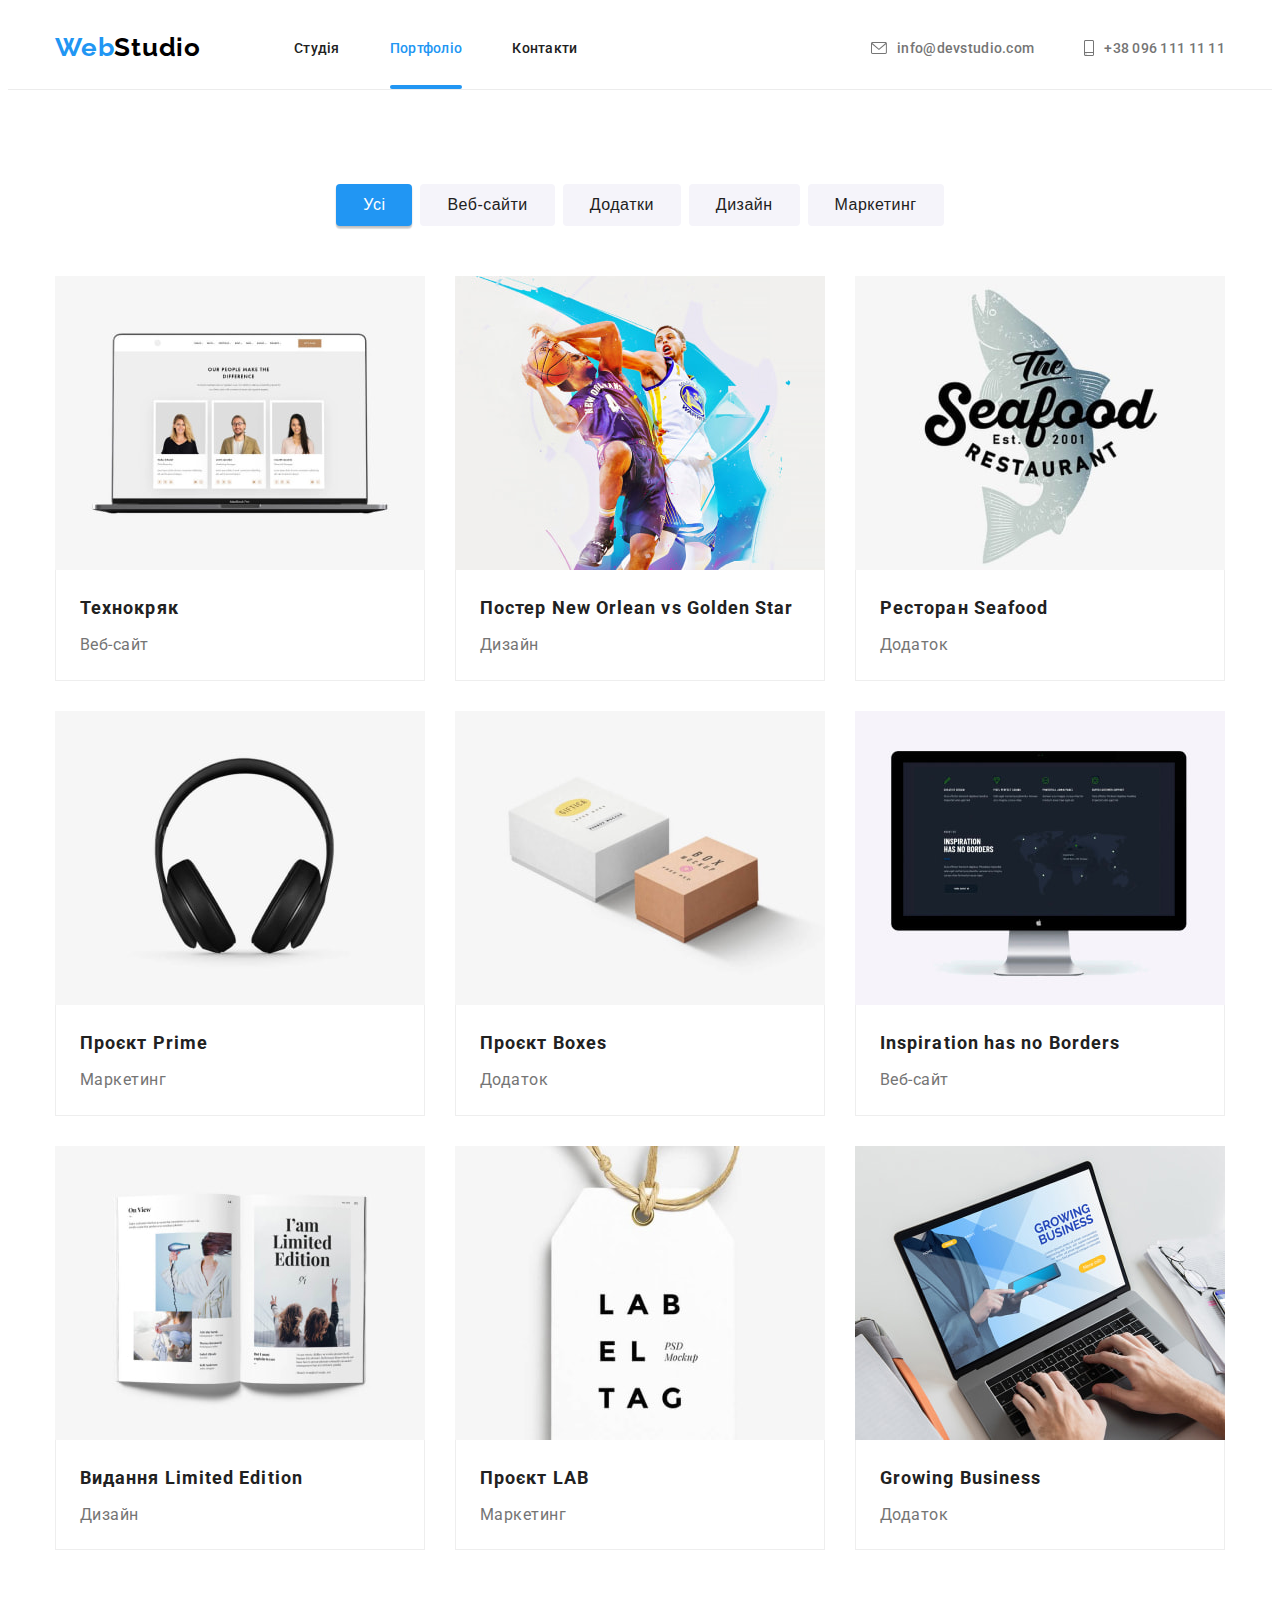
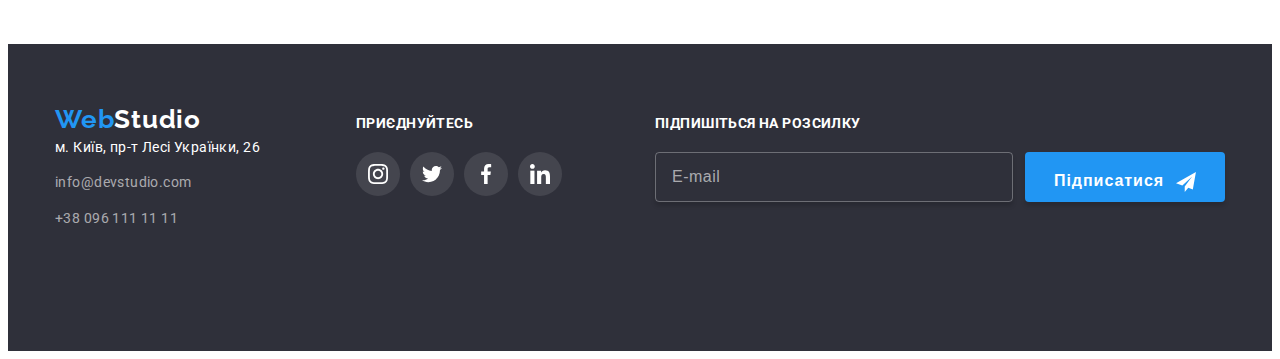
==== commit 68f24d9f: "corrected mobile-menu styles" ====
--- a/portfolio.html
+++ b/portfolio.html
@@ -37,12 +37,12 @@
           <nav class="nav">
             <ul class="nav-list list">
               <li class="nav__item">
-                <a class="nav__link nav__link--current" href="./index.html"
+                <a class="nav__link" href="./index.html"
                   >Студія</a
                 >
               </li>
               <li class="nav__item">
-                <a class="nav__link" href="./portfolio.html">Портфоліо</a>
+                <a class="nav__link nav__link--current" href="./portfolio.html">Портфоліо</a>
               </li>
               <li class="nav__item">
                 <a class="nav__link" href="#contacts">Контакти</a>
--- a/css/main.min.css
+++ b/css/main.min.css
@@ -1 +1 @@
-:root{--background-color-1: #ffffff;--background-color-2: #f5f4fa;--background-color-3: #2f303a;--accent-color: #2196f3;--accent-color-2: #188ce8;--main-black-color: #212121;--text-color: #757575;--footer-link-color: rgba(255, 255, 255, 0.6);--border-color: #ececec;--border-second-color: #eeeeee;--background-color-4: #c4c4c4;--background-color-5: rgba(255, 255, 255, 0.1);--background-modal: rgba(0, 0, 0, 0.2);--modal-button: rgba(0, 0, 0, 0.1);--modal-icon-button: #000000;--gallary-background: rgba(47, 48, 58, 0.8);--team-icons-color: #afb1b8;--portfolio-overlay: rgba(33, 150, 243, 0.9);--card-gap: 30px;--grid-items: 4}.visually-hidden{position:absolute;width:1px;height:1px;margin:-1px;border:0;padding:0;white-space:nowrap;-webkit-clip-path:inset(100%);clip-path:inset(100%);clip:rect(0 0 0 0);overflow:hidden}*,*::before,*::after{-webkit-box-sizing:border-box;box-sizing:border-box}body{background-color:var(--background-color-1);font-family:"Roboto",sans-serif}.img{display:block;max-width:100%;height:auto}.grid{display:-webkit-box;display:-ms-flexbox;display:flex;-ms-flex-wrap:wrap;flex-wrap:wrap;gap:var(--card-gap)}.grid-item{-ms-flex-preferred-size:calc((100% - var(--card-gap)*(var(--grid-items) - 1))/var(--grid-items));flex-basis:calc((100% - var(--card-gap)*(var(--grid-items) - 1))/var(--grid-items))}.container{margin-left:auto;margin-right:auto;padding-left:15px;padding-right:15px}@media screen and (min-width: 480px)and (max-width: 767px){.container{max-width:480px}}@media screen and (min-width: 768px){.container{width:768px}}@media screen and (min-width: 1200px){.container{width:1200px}}.section{padding-top:60px;padding-bottom:60px}@media screen and (min-width: 1200px){.section{padding-top:94px;padding-bottom:94px}}.section-tittle{margin-bottom:30px;color:var(--main-black-color);text-align:center;font-size:28px;font-weight:700;line-height:1.2;letter-spacing:.84px}@media screen and (min-width: 1200px){.section-tittle{margin-bottom:50px;font-size:36px;letter-spacing:1.08px}}h1,h2,h3,h4,h5,h6,p{margin:0;padding:0}.list{list-style:none;margin:0;padding:0}.nav{display:-webkit-box;display:-ms-flexbox;display:flex;-webkit-box-align:center;-ms-flex-align:center;align-items:center}.nav-list{display:none}.page-header__menu.is-open .nav-list{display:block}@media screen and (min-width: 768px){.nav-list{display:-webkit-box;display:-ms-flexbox;display:flex;-webkit-box-align:center;-ms-flex-align:center;align-items:center;list-style:none}}.page-header__menu.is-open .nav-list{margin-bottom:306px}.nav__item{position:relative}.nav__item:not(:last-child){margin-right:50px}.page-header__menu.is-open .nav__item:not(:last-child){margin-right:0;margin-bottom:32px}.nav__link{display:block;padding-top:32px;padding-bottom:32px;color:var(--main-black-color);font-size:14px;font-weight:500;line-height:1.2;letter-spacing:.28px;text-decoration:none;-webkit-transition:color 250ms cubic-bezier(0.4, 0, 0.2, 1);transition:color 250ms cubic-bezier(0.4, 0, 0.2, 1)}.page-header__menu.is-open .nav__link{padding:0;font-size:40px;letter-spacing:.8px}.page-header__menu.is-open .nav__link:hover,.page-header__menu.is-open .nav__link:focus,.nav__link:hover,.nav__link:focus,.nav__link:active{color:var(--accent-color)}.nav__link--current{color:var(--accent-color)}.page-header__menu.is-open .nav__link--current{color:currentColor}.nav__link--current::after{content:"";position:absolute;bottom:0;left:0;display:block;width:100%;height:4px;border-radius:2px;background:var(--accent-color)}.page-header__menu.is-open .nav__link--current::after{content:"";display:none}.logo{padding-top:24px;padding-bottom:25px;color:var(--accent-color);font-family:"Raleway",sans-serif;text-decoration:none;font-size:24px;font-weight:700;line-height:1.2;letter-spacing:.72px}.logo--dark{color:#000}.logo--light{color:#fff}@media screen and (min-width: 1200px){.logo{font-size:26px;letter-spacing:.78px}}.contacts{display:none}.page-header__menu.is-open .contacts{display:-webkit-box;display:-ms-flexbox;display:flex;-webkit-box-orient:vertical;-webkit-box-direction:normal;-ms-flex-direction:column;flex-direction:column;margin-bottom:64px}@media screen and (min-width: 768px){.contacts{display:block;margin-left:auto}}@media screen and (min-width: 768px)and (max-width: 1200px){.contacts{padding-top:16px;padding-bottom:16px}}@media screen and (min-width: 1200px){.contacts{display:-webkit-box;display:-ms-flexbox;display:flex;-webkit-box-pack:center;-ms-flex-pack:center;justify-content:center;-webkit-box-align:center;-ms-flex-align:center;align-items:center}}.page-header__menu.is-open .contacts__item:last-child .contacts__link{margin-bottom:32px;font-size:34px;letter-spacing:.68px;color:var(--accent-color)}.page-header__menu.is-open .contacts__item:first-child .contacts__link{font-size:24px;letter-spacing:.48px}.page-header__menu.is-open .contacts__item:not(:last-child):not(:last-child){-webkit-box-ordinal-group:3;-ms-flex-order:2;order:2}@media screen and (min-width: 1200px){.contacts__item:not(:last-child){margin-right:50px}}.contacts__link{display:-webkit-box;display:-ms-flexbox;display:flex;-webkit-box-align:center;-ms-flex-align:center;align-items:center;padding-top:32px;padding-bottom:32px;color:var(--text-color);text-decoration:none;font-size:14px;font-weight:500;line-height:1.2;letter-spacing:.28px;-webkit-transition:color 250ms cubic-bezier(0.4, 0, 0.2, 1);transition:color 250ms cubic-bezier(0.4, 0, 0.2, 1)}.page-header__menu.is-open .contacts__link{padding:0}.contacts__link:hover,.contacts__link:focus{color:var(--accent-color)}@media screen and (min-width: 768px)and (max-width: 1200px){.contacts__link{padding-top:5px;padding-bottom:5px}}.contacts__icon{margin-right:10px;fill:currentColor}.page-header__menu.is-open .contacts__icon{display:none}.backdrop{position:fixed;width:100vw;height:100vh;top:0;left:0;z-index:100;opacity:1;display:-webkit-box;display:-ms-flexbox;display:flex;-webkit-box-pack:center;-ms-flex-pack:center;justify-content:center;-webkit-box-align:center;-ms-flex-align:center;align-items:center;background-color:var(--background-modal);-webkit-transition:opacity 250ms cubic-bezier(0.4, 0, 0.2, 1);transition:opacity 250ms cubic-bezier(0.4, 0, 0.2, 1)}.js-is-hidden{visibility:hidden;opacity:0;pointer-events:none}.modal{position:absolute;top:50%;left:50%;-webkit-transform:translate(-50%, -50%) scale(1);transform:translate(-50%, -50%) scale(1);margin-right:auto;margin-left:auto;border-radius:4px;background:var(--background-color-1);-webkit-box-shadow:0px 2px 1px 0px rgba(0,0,0,.2),0px 1px 1px 0px rgba(0,0,0,.14),0px 1px 3px 0px rgba(0,0,0,.12);box-shadow:0px 2px 1px 0px rgba(0,0,0,.2),0px 1px 1px 0px rgba(0,0,0,.14),0px 1px 3px 0px rgba(0,0,0,.12);-webkit-transition:-webkit-transform 250ms cubic-bezier(0.4, 0, 0.2, 1);transition:-webkit-transform 250ms cubic-bezier(0.4, 0, 0.2, 1);transition:transform 250ms cubic-bezier(0.4, 0, 0.2, 1);transition:transform 250ms cubic-bezier(0.4, 0, 0.2, 1), -webkit-transform 250ms cubic-bezier(0.4, 0, 0.2, 1)}@media screen and (max-width: 450px){.modal{max-width:373px;max-height:609px}}@media screen and (max-width: 1199px){.modal{width:450px;height:609px}}@media screen and (min-width: 1200px){.modal{width:528px;height:581px}}.backdrop.is-hidden .modal{-webkit-transform:translate(-50%, -50%) scale(0.2);transform:translate(-50%, -50%) scale(0.2)}.modal__button{position:absolute;top:8px;right:8px;display:-webkit-box;display:-ms-flexbox;display:flex;-webkit-box-pack:center;-ms-flex-pack:center;justify-content:center;width:30px;height:30px;-webkit-box-align:center;-ms-flex-align:center;align-items:center;border-radius:50%;cursor:pointer;border:1px solid var(--modal-button);background-color:var(--background-color-1);color:var(--modal-icon-button);-webkit-transition:color 250ms cubic-bezier(0.4, 0, 0.2, 1);transition:color 250ms cubic-bezier(0.4, 0, 0.2, 1)}.modal__button:hover,.modal__button:focus{color:var(--accent-color)}.modal__icon{fill:currentColor}.form{padding-top:40px;padding-right:40px;padding-bottom:40px;padding-left:40px}.form__title{display:block;margin-bottom:12px;color:var(--main-black-color);text-align:center;font-size:20px;font-weight:700;line-height:1.2;letter-spacing:.6px}@media screen and (max-width: 1199px){.form__title{line-height:1.5}}@media screen and (min-width: 1200px){.form__title{line-height:1.2}}.form__item{position:relative;display:-webkit-box;display:-ms-flexbox;display:flex;-webkit-box-orient:vertical;-webkit-box-direction:normal;-ms-flex-direction:column;flex-direction:column;-webkit-box-align:start;-ms-flex-align:start;align-items:start;margin-bottom:10px}.form__label{color:var(--text-color);font-size:12px;line-height:1.2;letter-spacing:.12px}.form__label:not(:last-child){margin-bottom:4px}.form__image{position:absolute;bottom:11px;left:12px;-webkit-transition:fill 250ms cubic-bezier(0.4, 0, 0.2, 1);transition:fill 250ms cubic-bezier(0.4, 0, 0.2, 1)}.form__input:focus+.form__image{fill:var(--accent-color)}.form__input{width:100%;height:40px;padding-top:11px;padding-right:12px;padding-bottom:11px;padding-left:42px;border-radius:4px;border:1px solid rgba(33,33,33,.2);cursor:pointer;-webkit-transition:border 250ms cubic-bezier(0.4, 0, 0.2, 1);transition:border 250ms cubic-bezier(0.4, 0, 0.2, 1)}.form__input:focus{border:1px solid var(--accent-color);outline:rgba(0,0,0,0)}.form__text-block{margin-bottom:20px}.form__textarea{width:100%;height:120px;padding-top:12px;padding-right:16px;padding-bottom:12px;padding-left:16px;resize:none;cursor:pointer;border-radius:4px;border:1px solid rgba(33,33,33,.2);-webkit-transition:border 250ms cubic-bezier(0.4, 0, 0.2, 1);transition:border 250ms cubic-bezier(0.4, 0, 0.2, 1)}.form__textarea::-webkit-input-placeholder{color:rgba(117,117,117,.5);font-size:12px;line-height:1.2;letter-spacing:.12px}.form__textarea::-moz-placeholder{color:rgba(117,117,117,.5);font-size:12px;line-height:1.2;letter-spacing:.12px}.form__textarea:-ms-input-placeholder{color:rgba(117,117,117,.5);font-size:12px;line-height:1.2;letter-spacing:.12px}.form__textarea::-ms-input-placeholder{color:rgba(117,117,117,.5);font-size:12px;line-height:1.2;letter-spacing:.12px}.form__textarea::placeholder{color:rgba(117,117,117,.5);font-size:12px;line-height:1.2;letter-spacing:.12px}.form__textarea:focus{border:1px solid var(--accent-color);outline:rgba(0,0,0,0)}.form__policy{display:-webkit-box;display:-ms-flexbox;display:flex;-webkit-box-align:center;-ms-flex-align:center;align-items:center;padding-left:12px;margin-bottom:30px}.form__checkbox{display:-webkit-box;display:-ms-flexbox;display:flex;-webkit-box-pack:center;-ms-flex-pack:center;justify-content:center;-webkit-box-align:center;-ms-flex-align:center;align-items:center;width:16px;height:15px;background-color:var(--accent-color);border:2px solid var(--accent-color);border-radius:4px;-webkit-transition:background-color 250ms cubic-bezier(0.4, 0, 0.2, 1),border 250ms cubic-bezier(0.4, 0, 0.2, 1);transition:background-color 250ms cubic-bezier(0.4, 0, 0.2, 1),border 250ms cubic-bezier(0.4, 0, 0.2, 1)}.form__policy-input:checked~.form__checkbox{border:2px solid var(--main-black-color);background:var(--background-color-1)}.form__policy-input:focus~.form__checkbox{border:2px solid var(--accent-color)}.form__policy-image{fill:var(--background-color-1)}.form__checkbox-label{margin-left:8px;font-size:14px;line-height:1.71;letter-spacing:.42px}@media screen and (max-width: 450px){.form__checkbox-label{font-size:9px}}@media screen and (min-width: 451px)and (max-width: 1199px){.form__checkbox-label{font-size:12px}}.form__link{margin-left:5px;color:var(--accent-color);line-height:1.71;letter-spacing:.42px;text-decoration-line:underline}.form__button{display:block;width:200px;height:50px;margin-right:auto;margin-left:auto;border-color:rgba(0,0,0,0);border-radius:4px;background-color:var(--accent-color);-webkit-box-shadow:0px 4px 4px 0px rgba(0,0,0,.15);box-shadow:0px 4px 4px 0px rgba(0,0,0,.15);cursor:pointer;color:var(--background-color-1);text-align:center;font-size:16px;font-weight:700;line-height:1.87;letter-spacing:.96px;-webkit-transition:background-color 250ms cubic-bezier(0.4, 0, 0.2, 1);transition:background-color 250ms cubic-bezier(0.4, 0, 0.2, 1)}.form__button:hover,.form__button:focus{background-color:var(--accent-color-2)}.socials-list{display:-webkit-box;display:-ms-flexbox;display:flex;-webkit-box-pack:center;-ms-flex-pack:center;justify-content:center}.socials__item:not(:last-child){margin-right:10px}.socials__link{display:-webkit-box;display:-ms-flexbox;display:flex;-webkit-box-pack:center;-ms-flex-pack:center;justify-content:center;-webkit-box-align:center;-ms-flex-align:center;align-items:center;width:44px;height:44px;border-radius:50%;background-color:var(--background-color-5);-webkit-transition:background-color 250ms cubic-bezier(0.4, 0, 0.2, 1);transition:background-color 250ms cubic-bezier(0.4, 0, 0.2, 1)}.socials__link:hover,.socials__link:focus{background-color:var(--accent-color)}.socials__icon{fill:var(--background-color-1)}.socials__icon--gray{fill:var(--team-icons-color);-webkit-transition:fill 250ms cubic-bezier(0.4, 0, 0.2, 1);transition:fill 250ms cubic-bezier(0.4, 0, 0.2, 1)}.team__link:hover .socials__icon--gray,.team__link:focus .socials__icon--gray{fill:var(--background-color-1)}.portfolio__list{display:-webkit-box;display:-ms-flexbox;display:flex;-webkit-box-pack:center;-ms-flex-pack:center;justify-content:center;-ms-flex-wrap:wrap;flex-wrap:wrap;margin-bottom:50px}@media screen and (max-width: 479px){.portfolio__list{max-width:320px;height:150px;-webkit-box-pack:start;-ms-flex-pack:start;justify-content:start;-ms-flex-line-pack:justify;align-content:space-between;margin-bottom:40px}}@media screen and (min-width: 480px)and (max-width: 767px){.portfolio__list{min-width:320px;height:91px;-webkit-box-pack:start;-ms-flex-pack:start;justify-content:start;-ms-flex-line-pack:justify;align-content:space-between;margin-bottom:40px}}@media screen and (min-width: 768px)and (max-width: 1199px){.portfolio__list{margin-bottom:30px}}.portfolio__item:not(:last-child){margin-right:8px}.btn{padding-top:6px;padding-right:25px;padding-bottom:6px;padding-left:25px;border-radius:4px;border-color:rgba(0,0,0,0);color:var(--main-black-color);background-color:var(--background-color-2);font-size:16px;font-weight:500;line-height:1.62;letter-spacing:.48px;cursor:pointer;-webkit-transition:color 250ms cubic-bezier(0.4, 0, 0.2, 1),background-color 250ms cubic-bezier(0.4, 0, 0.2, 1),-webkit-box-shadow 250ms cubic-bezier(0.4, 0, 0.2, 1);transition:color 250ms cubic-bezier(0.4, 0, 0.2, 1),background-color 250ms cubic-bezier(0.4, 0, 0.2, 1),-webkit-box-shadow 250ms cubic-bezier(0.4, 0, 0.2, 1);transition:color 250ms cubic-bezier(0.4, 0, 0.2, 1),background-color 250ms cubic-bezier(0.4, 0, 0.2, 1),box-shadow 250ms cubic-bezier(0.4, 0, 0.2, 1);transition:color 250ms cubic-bezier(0.4, 0, 0.2, 1),background-color 250ms cubic-bezier(0.4, 0, 0.2, 1),box-shadow 250ms cubic-bezier(0.4, 0, 0.2, 1),-webkit-box-shadow 250ms cubic-bezier(0.4, 0, 0.2, 1)}.btn--active{color:var(--background-color-1);background-color:var(--accent-color);-webkit-box-shadow:0px 2px 2px 0px rgba(0,0,0,.12),0px 1px 2px 0px rgba(0,0,0,.08),0px 3px 1px 0px rgba(0,0,0,.1);box-shadow:0px 2px 2px 0px rgba(0,0,0,.12),0px 1px 2px 0px rgba(0,0,0,.08),0px 3px 1px 0px rgba(0,0,0,.1)}.btn:hover,.btn:focus{color:var(--background-color-1);background-color:var(--accent-color);-webkit-box-shadow:0px 2px 2px 0px rgba(0,0,0,.12),0px 1px 2px 0px rgba(0,0,0,.08),0px 3px 1px 0px rgba(0,0,0,.1);box-shadow:0px 2px 2px 0px rgba(0,0,0,.12),0px 1px 2px 0px rgba(0,0,0,.08),0px 3px 1px 0px rgba(0,0,0,.1)}.page-header{border-bottom:1px solid var(--border-color);position:relative}.page-header__logo{display:block}.page-header__button{display:-webkit-box;display:-ms-flexbox;display:flex;-webkit-box-pack:center;-ms-flex-pack:center;justify-content:center;-webkit-box-align:center;-ms-flex-align:center;align-items:center;margin-left:auto;width:40px;height:40px;margin-left:auto;padding:0;border:none;background-color:rgba(0,0,0,0)}.page-header__button--close{display:none}.page-header__menu.is-open .page-header__button--close{display:block;position:absolute;top:10px;right:15px}@media screen and (min-width: 768px){.page-header__button{display:none}}.page-header__icon{fill:var(--main-black-color);-webkit-transition:fill 250ms cubic-bezier(0.4, 0, 0.2, 1);transition:fill 250ms cubic-bezier(0.4, 0, 0.2, 1)}.page-header__button:hover .page-header__icon,.page-header__button:focus .page-header__icon{fill:var(--accent-color)}.page-header__container{display:-webkit-box;display:-ms-flexbox;display:flex;-webkit-box-align:center;-ms-flex-align:center;align-items:center}@media screen and (min-width: 480px)and (max-width: 767px){.page-header__container{width:480px}}@media screen and (min-width: 768px){.page-header__container{width:768px}}@media screen and (min-width: 1200px){.page-header__container{width:1200px;display:-webkit-box;display:-ms-flexbox;display:flex;-webkit-box-align:center;-ms-flex-align:center;align-items:center}}@media screen and (min-width: 768px){.page-header__menu{display:-webkit-box;display:-ms-flexbox;display:flex;margin-left:93px;width:100%}}.header-social__list{display:none}.page-header__menu.is-open .header-social__list{display:-webkit-box;display:-ms-flexbox;display:flex;-webkit-box-align:center;-ms-flex-align:center;align-items:center}.header-social__link{display:-webkit-box;display:-ms-flexbox;display:flex;-webkit-box-align:center;-ms-flex-align:center;align-items:center;color:#2196f3;font-size:18px;font-style:normal;font-weight:500;line-height:1.22;letter-spacing:.36px;text-decoration:none}.header-social__separator{display:block;font-size:22px;margin-left:10px;margin-right:10px;color:rgba(33,33,33,.2)}.is-open{position:absolute;top:0;left:0;z-index:90;width:100%;height:796px;padding-top:48px;padding-bottom:48px;padding-left:40px;background-color:var(--background-color-1)}@media screen and (max-width: 767px){.is-open{max-width:767px}}.hero{padding-top:200px;padding-bottom:200px;background-color:var(--background-color-4);background-image:-webkit-gradient(linear, left top, right top, from(rgba(47, 48, 58, 0.4)), to(rgba(47, 48, 58, 0.4))),url(../img/icons/hero/background-hero.jpg);background-image:linear-gradient(to right, rgba(47, 48, 58, 0.4), rgba(47, 48, 58, 0.4)),url(../img/icons/hero/background-hero.jpg);background-position:center;background-repeat:no-repeat;background-size:cover;text-align:center}@media screen and (min-width: 1200px){.hero{max-width:1600px}}.tittle{width:360px;margin-right:auto;margin-left:auto;color:var(--background-color-1);margin-bottom:30px;font-size:26px;font-weight:900;line-height:1.61;letter-spacing:1.56px;text-transform:uppercase}@media screen and (max-width: 480px){.tittle{max-width:360px}}@media screen and (min-width: 1200px){.tittle{width:696px;font-size:44px;line-height:1.36;letter-spacing:2.64px}}.button{display:block;margin-right:auto;margin-left:auto;color:var(--background-color-1);background-color:var(--accent-color);min-width:200px;padding-top:10px;padding-right:24px;padding-bottom:10px;padding-left:24px;border:1px solid rgba(0,0,0,0);border-radius:4px;-webkit-box-shadow:0px 4px 4px 0px rgba(0,0,0,.15);box-shadow:0px 4px 4px 0px rgba(0,0,0,.15);font-size:16px;font-weight:700;line-height:1.9;letter-spacing:.96px;cursor:pointer}@media screen and (min-width: 1200px){.benefits{padding-bottom:0}}@media screen and (min-width: 768px){.benefits__list{display:-webkit-box;display:-ms-flexbox;display:flex;-ms-flex-wrap:wrap;flex-wrap:wrap;margin:-15px}}@media screen and (max-width: 767px){.benefits__item{margin-bottom:30px;max-width:450px}.benefits__item:last-child{margin-bottom:0}}@media screen and (min-width: 768px){.benefits__item{width:354px;margin:15px}}@media screen and (min-width: 1200px){.benefits__item{max-width:270px;margin-right:15px}.benefits__item:last-child{margin-right:0}}.benefits__block{display:-webkit-box;display:-ms-flexbox;display:flex;-webkit-box-pack:center;-ms-flex-pack:center;justify-content:center;-webkit-box-align:center;-ms-flex-align:center;align-items:center;max-width:450px;height:120px;margin-bottom:30px;border-radius:4px;background-color:var(--background-color-2)}@media screen and (min-width: 1200px){.benefits__block{min-width:270px}}.benefits__subtittle{color:var(--main-black-color);font-size:14px;font-weight:700;line-height:1.2;letter-spacing:.42px;text-transform:uppercase;margin-bottom:10px;padding-bottom:0}@media screen and (max-width: 767px){.benefits__subtittle{text-align:center}}.benefits__text{color:var(--text-color);font-size:14px;line-height:1.7;letter-spacing:.42px}.gallery{display:none}@media screen and (min-width: 1200px){.gallery{display:block}}.gallery__list{display:-webkit-box;display:-ms-flexbox;display:flex;-ms-flex-wrap:wrap;flex-wrap:wrap;gap:30px}.gallery__item{position:relative;z-index:1;--grid-items: 3}.gallery__text{position:absolute;bottom:0;left:0;z-index:1;width:100%;min-height:70px;display:-webkit-inline-box;display:-ms-inline-flexbox;display:inline-flex;-webkit-box-pack:center;-ms-flex-pack:center;justify-content:center;-webkit-box-align:center;-ms-flex-align:center;align-items:center;background-color:var(--gallary-background);color:var(--background-color-1);font-weight:700;line-height:1.2;letter-spacing:.42px;text-transform:uppercase;text-align:center}.team{background-color:var(--background-color-2)}@media screen and (max-width: 767px){.team__list{display:-webkit-box;display:-ms-flexbox;display:flex;-webkit-box-pack:center;-ms-flex-pack:center;justify-content:center;height:auto}}@media screen and (max-width: 1199px){.team__image{width:100%}}.team__item{border-bottom-right-radius:4px;border-bottom-left-radius:4px;-webkit-box-shadow:0px 2px 1px 0px rgba(0,0,0,.2),0px 1px 1px 0px rgba(0,0,0,.14),0px 1px 3px 0px rgba(0,0,0,.12);box-shadow:0px 2px 1px 0px rgba(0,0,0,.2),0px 1px 1px 0px rgba(0,0,0,.14),0px 1px 3px 0px rgba(0,0,0,.12);text-align:center}@media screen and (min-width: 480px)and (max-width: 767px){.team__item{min-width:450px}}@media screen and (min-width: 768px)and (max-width: 1199px){.team__item{min-width:354px}}.team__conteiner{padding-top:30px;padding-bottom:24px;padding-right:32px;padding-left:32px;background-color:var(--background-color-1)}@media screen and (min-width: 1200px){.team__conteiner{padding-bottom:30px}}.team__subtittle{color:var(--main-black-color);font-size:16px;font-weight:500;line-height:1.2;letter-spacing:.48px;margin-bottom:10px}.team__text{margin-bottom:16px;color:var(--text-color);font-size:16px;line-height:1.2;letter-spacing:.48px}.clients__list{display:-webkit-box;display:-ms-flexbox;display:flex;-webkit-box-pack:center;-ms-flex-pack:center;justify-content:center;-webkit-box-align:center;-ms-flex-align:center;align-items:center;-ms-flex-wrap:wrap;flex-wrap:wrap;margin:-15px}.clients__item{max-width:calc(50% - 30px);margin:15px}@media screen and (max-width: 480px){.clients__item{max-width:210px}}.clients__link{display:-webkit-box;display:-ms-flexbox;display:flex;-webkit-box-pack:center;-ms-flex-pack:center;justify-content:center;-webkit-box-align:center;-ms-flex-align:center;align-items:center;height:92px;border-radius:4px;border:1px solid var(--team-icons-color);color:var(--team-icons-color);-webkit-transition:color 250ms cubic-bezier(0.4, 0, 0.2, 1),border-color 250ms cubic-bezier(0.4, 0, 0.2, 1);transition:color 250ms cubic-bezier(0.4, 0, 0.2, 1),border-color 250ms cubic-bezier(0.4, 0, 0.2, 1)}.clients__link:hover,.clients__link:focus{color:var(--accent-color);border-color:var(--accent-color)}@media screen and (max-width: 767px){.clients__link{width:210px}}@media screen and (min-width: 768px)and (max-width: 1199px){.clients__link{width:226px}}@media screen and (min-width: 1200px){.clients__link{max-width:170px}}.clients__icon{fill:currentColor}.page-footer{background-color:var(--background-color-3);padding-top:60px;padding-bottom:60px}@media screen and (max-width: 767px){.page-footer{text-align:center}}.page-footer__container{display:block}@media screen and (min-width: 768px){.page-footer__container{display:-webkit-box;display:-ms-flexbox;display:flex;-webkit-box-align:baseline;-ms-flex-align:baseline;align-items:baseline;-ms-flex-wrap:wrap;flex-wrap:wrap}}@media screen and (min-width: 768px)and (max-width: 1199px){.page-footer__container{-ms-flex-pack:distribute;justify-content:space-around}}@media screen and (max-width: 1199px){.page-footer__logo{display:inline-block;margin-bottom:28px;padding:0}}.address-container{margin-bottom:60px}@media screen and (max-width: 1199px){.address-container{text-align:center}}@media screen and (min-width: 1200px){.address-container{margin-right:70px;width:231px}}.address__text{display:inline-block;margin-bottom:12px;color:var(--background-color-1);font-size:14px;font-style:normal;line-height:1.7;letter-spacing:.42px}.address__item:first-child{margin-bottom:12px}.address__link{display:inline-block;color:var(--footer-link-color);font-size:14px;font-style:normal;line-height:1.7;letter-spacing:.42px;text-decoration:none;-webkit-transition:color 250ms cubic-bezier(0.4, 0, 0.2, 1);transition:color 250ms cubic-bezier(0.4, 0, 0.2, 1)}.address__link:hover,.address__link:focus{color:var(--background-color-1)}@media screen and (max-width: 767px){.page-footer__socials{margin-bottom:60px}}@media screen and (min-width: 1200px){.page-footer__socials{margin-right:93px}}@media screen and (max-width: 767px){.page-footer__list{-webkit-box-pack:center;-ms-flex-pack:center;justify-content:center}}.page-footer__text{margin-bottom:20px;color:var(--background-color-1);font-size:14px;font-weight:700;line-height:1.2;letter-spacing:.42px;text-transform:uppercase}@media screen and (max-width: 767px){.page-footer__text{text-align:center}}@media screen and (max-width: 1199px){.subscription .page-footer__text{text-align:center}}@media screen and (min-width: 1200px){.subscription__container{display:-webkit-box;display:-ms-flexbox;display:flex}}.subscription__input{width:358px;height:50px;padding-top:15px;padding-right:16px;padding-bottom:15px;padding-left:16px;margin-right:12px;border-radius:4px;border:1px solid rgba(255,255,255,.3);background:rgba(33,150,243,0);-webkit-box-shadow:0px 4px 4px 0px rgba(0,0,0,.15);box-shadow:0px 4px 4px 0px rgba(0,0,0,.15);color:var(--background-color-1)}.subscription__input::-webkit-input-placeholder{color:var(--footer-link-color);font-size:16px;line-height:1.25;letter-spacing:.48px}.subscription__input::-moz-placeholder{color:var(--footer-link-color);font-size:16px;line-height:1.25;letter-spacing:.48px}.subscription__input:-ms-input-placeholder{color:var(--footer-link-color);font-size:16px;line-height:1.25;letter-spacing:.48px}.subscription__input::-ms-input-placeholder{color:var(--footer-link-color);font-size:16px;line-height:1.25;letter-spacing:.48px}.subscription__input::placeholder{color:var(--footer-link-color);font-size:16px;line-height:1.25;letter-spacing:.48px}@media screen and (max-width: 1199px){.subscription__input{margin-right:0;margin-bottom:20px}}.subscription__button{display:-webkit-box;display:-ms-flexbox;display:flex;padding-top:13px;padding-right:28px;padding-bottom:13px;padding-left:28px;width:200px;height:50px}.button__text{margin-right:12px}.button__img{fill:var(--background-color-1)}@media screen and (max-width: 767px){.portfolio__items{-webkit-box-pack:center;-ms-flex-pack:center;justify-content:center;-webkit-box-align:center;-ms-flex-align:center;align-items:center}}.portfolio__card{--grid-items: 9;min-width:370px}@media screen and (max-width: 479px){.portfolio__card{min-width:350px}}@media screen and (min-width: 480px)and (max-width: 767px){.portfolio__card{min-width:450px}}@media screen and (min-width: 768px)and (max-width: 1199px){.portfolio__card{min-width:354px}}.portfolio__link{display:block;text-decoration:none;-webkit-transition:-webkit-box-shadow 250ms cubic-bezier(0.4, 0, 0.2, 1);transition:-webkit-box-shadow 250ms cubic-bezier(0.4, 0, 0.2, 1);transition:box-shadow 250ms cubic-bezier(0.4, 0, 0.2, 1);transition:box-shadow 250ms cubic-bezier(0.4, 0, 0.2, 1), -webkit-box-shadow 250ms cubic-bezier(0.4, 0, 0.2, 1)}.portfolio__link:hover,.portfolio__link:focus{-webkit-box-shadow:1px 4px 6px 0px rgba(0,0,0,.16),0px 4px 4px 0px rgba(0,0,0,.06),0px 1px 1px 0px rgba(0,0,0,.12);box-shadow:1px 4px 6px 0px rgba(0,0,0,.16),0px 4px 4px 0px rgba(0,0,0,.06),0px 1px 1px 0px rgba(0,0,0,.12)}.portfolio__overlay{position:relative;overflow:hidden}.portfolio__overlay-text{position:absolute;top:0;left:0;-webkit-transform:translateY(100%);transform:translateY(100%);padding-top:63px;padding-right:24px;padding-bottom:64px;padding-left:24px;background-color:var(--portfolio-overlay);color:var(--background-color-1);font-size:18px;line-height:1.55;letter-spacing:.54px;-webkit-transition:background-color 250ms cubic-bezier(0.4, 0, 0.2, 1),-webkit-transform 250ms cubic-bezier(0.4, 0, 0.2, 1);transition:background-color 250ms cubic-bezier(0.4, 0, 0.2, 1),-webkit-transform 250ms cubic-bezier(0.4, 0, 0.2, 1);transition:transform 250ms cubic-bezier(0.4, 0, 0.2, 1),background-color 250ms cubic-bezier(0.4, 0, 0.2, 1);transition:transform 250ms cubic-bezier(0.4, 0, 0.2, 1),background-color 250ms cubic-bezier(0.4, 0, 0.2, 1),-webkit-transform 250ms cubic-bezier(0.4, 0, 0.2, 1)}@media screen and (max-width: 767px){.portfolio__overlay-text{width:100%;height:100%}}.portfolio__link:hover .portfolio__overlay-text,.portfolio__link:focus .portfolio__overlay-text{-webkit-transform:translateY(0);transform:translateY(0)}@media screen and (max-width: 1199px){.portfolio__image{width:100%}}.portfolio__container{padding-top:20px;padding-right:24px;padding-bottom:20px;padding-left:24px;border-right:1px solid var(--border-second-color);border-bottom:1px solid var(--border-second-color);border-left:1px solid var(--border-second-color)}.portfolio__label{margin-bottom:4px;color:var(--main-black-color);font-size:18px;font-weight:700;line-height:2;letter-spacing:1.08px}.portfolio__text{color:var(--text-color);font-size:16px;line-height:1.87;letter-spacing:.48px}/*# sourceMappingURL=main.min.css.map */+:root{--background-color-1: #ffffff;--background-color-2: #f5f4fa;--background-color-3: #2f303a;--accent-color: #2196f3;--accent-color-2: #188ce8;--main-black-color: #212121;--text-color: #757575;--footer-link-color: rgba(255, 255, 255, 0.6);--border-color: #ececec;--border-second-color: #eeeeee;--background-color-4: #c4c4c4;--background-color-5: rgba(255, 255, 255, 0.1);--background-modal: rgba(0, 0, 0, 0.2);--modal-button: rgba(0, 0, 0, 0.1);--modal-icon-button: #000000;--gallary-background: rgba(47, 48, 58, 0.8);--team-icons-color: #afb1b8;--portfolio-overlay: rgba(33, 150, 243, 0.9);--card-gap: 30px;--grid-items: 4}.visually-hidden{position:absolute;width:1px;height:1px;margin:-1px;border:0;padding:0;white-space:nowrap;-webkit-clip-path:inset(100%);clip-path:inset(100%);clip:rect(0 0 0 0);overflow:hidden}*,*::before,*::after{-webkit-box-sizing:border-box;box-sizing:border-box}body{background-color:var(--background-color-1);font-family:"Roboto",sans-serif}.img{display:block;max-width:100%;height:auto}.grid{display:-webkit-box;display:-ms-flexbox;display:flex;-ms-flex-wrap:wrap;flex-wrap:wrap;gap:var(--card-gap)}.grid-item{-ms-flex-preferred-size:calc((100% - var(--card-gap)*(var(--grid-items) - 1))/var(--grid-items));flex-basis:calc((100% - var(--card-gap)*(var(--grid-items) - 1))/var(--grid-items))}.container{margin-left:auto;margin-right:auto;padding-left:15px;padding-right:15px}@media screen and (min-width: 480px)and (max-width: 767px){.container{max-width:480px}}@media screen and (min-width: 768px){.container{width:768px}}@media screen and (min-width: 1200px){.container{width:1200px}}.section{padding-top:60px;padding-bottom:60px}@media screen and (min-width: 1200px){.section{padding-top:94px;padding-bottom:94px}}.section-tittle{margin-bottom:30px;color:var(--main-black-color);text-align:center;font-size:28px;font-weight:700;line-height:1.2;letter-spacing:.84px}@media screen and (min-width: 1200px){.section-tittle{margin-bottom:50px;font-size:36px;letter-spacing:1.08px}}h1,h2,h3,h4,h5,h6,p{margin:0;padding:0}.list{list-style:none;margin:0;padding:0}.nav{display:-webkit-box;display:-ms-flexbox;display:flex;-webkit-box-align:center;-ms-flex-align:center;align-items:center}.nav-list{display:none}.page-header__menu.is-open .nav-list{display:block}@media screen and (min-width: 768px){.nav-list{display:-webkit-box;display:-ms-flexbox;display:flex;-webkit-box-align:center;-ms-flex-align:center;align-items:center;list-style:none}}.page-header__menu.is-open .nav-list{margin-bottom:306px}@media screen and (max-width: 450px){.page-header__menu.is-open .nav-list{margin-bottom:250px}}.nav__item{position:relative}.nav__item:not(:last-child){margin-right:50px}.page-header__menu.is-open .nav__item:not(:last-child){margin-right:0;margin-bottom:32px}.nav__link{display:block;padding-top:32px;padding-bottom:32px;color:var(--main-black-color);font-size:14px;font-weight:500;line-height:1.2;letter-spacing:.28px;text-decoration:none;-webkit-transition:color 250ms cubic-bezier(0.4, 0, 0.2, 1);transition:color 250ms cubic-bezier(0.4, 0, 0.2, 1)}.page-header__menu.is-open .nav__link{padding:0;font-size:40px;letter-spacing:.8px}.page-header__menu.is-open .nav__link:hover,.page-header__menu.is-open .nav__link:focus,.nav__link:hover,.nav__link:focus,.nav__link:active{color:var(--accent-color)}.nav__link--current{color:var(--accent-color)}.nav__link--current::after{content:"";position:absolute;bottom:0;left:0;display:block;width:100%;height:4px;border-radius:2px;background:var(--accent-color)}.page-header__menu.is-open .nav__link--current::after{content:"";display:none}.logo{padding-top:24px;padding-bottom:25px;color:var(--accent-color);font-family:"Raleway",sans-serif;text-decoration:none;font-size:24px;font-weight:700;line-height:1.2;letter-spacing:.72px}.logo--dark{color:#000}.logo--light{color:#fff}@media screen and (min-width: 1200px){.logo{font-size:26px;letter-spacing:.78px}}.contacts{display:none}.page-header__menu.is-open .contacts{display:-webkit-box;display:-ms-flexbox;display:flex;-webkit-box-orient:vertical;-webkit-box-direction:normal;-ms-flex-direction:column;flex-direction:column;margin-bottom:64px}@media screen and (min-width: 768px){.contacts{display:block;margin-left:auto}}@media screen and (min-width: 768px)and (max-width: 1200px){.contacts{padding-top:16px;padding-bottom:16px}}@media screen and (min-width: 1200px){.contacts{display:-webkit-box;display:-ms-flexbox;display:flex;-webkit-box-pack:center;-ms-flex-pack:center;justify-content:center;-webkit-box-align:center;-ms-flex-align:center;align-items:center}}.page-header__menu.is-open .contacts__item:last-child .contacts__link{margin-bottom:32px;font-size:34px;letter-spacing:.68px;color:var(--accent-color)}.page-header__menu.is-open .contacts__item:first-child .contacts__link{font-size:24px;letter-spacing:.48px}.page-header__menu.is-open .contacts__item:not(:last-child):not(:last-child){-webkit-box-ordinal-group:3;-ms-flex-order:2;order:2}@media screen and (min-width: 1200px){.contacts__item:not(:last-child){margin-right:50px}}.contacts__link{display:-webkit-box;display:-ms-flexbox;display:flex;-webkit-box-align:center;-ms-flex-align:center;align-items:center;padding-top:32px;padding-bottom:32px;color:var(--text-color);text-decoration:none;font-size:14px;font-weight:500;line-height:1.2;letter-spacing:.28px;-webkit-transition:color 250ms cubic-bezier(0.4, 0, 0.2, 1);transition:color 250ms cubic-bezier(0.4, 0, 0.2, 1)}.page-header__menu.is-open .contacts__link{padding:0}.contacts__link:hover,.contacts__link:focus{color:var(--accent-color)}@media screen and (min-width: 768px)and (max-width: 1200px){.contacts__link{padding-top:5px;padding-bottom:5px}}.contacts__icon{margin-right:10px;fill:currentColor}.page-header__menu.is-open .contacts__icon{display:none}.backdrop{position:fixed;width:100vw;height:100vh;top:0;left:0;z-index:100;opacity:1;display:-webkit-box;display:-ms-flexbox;display:flex;-webkit-box-pack:center;-ms-flex-pack:center;justify-content:center;-webkit-box-align:center;-ms-flex-align:center;align-items:center;background-color:var(--background-modal);-webkit-transition:opacity 250ms cubic-bezier(0.4, 0, 0.2, 1);transition:opacity 250ms cubic-bezier(0.4, 0, 0.2, 1)}.js-is-hidden{visibility:hidden;opacity:0;pointer-events:none}.modal{position:absolute;top:50%;left:50%;-webkit-transform:translate(-50%, -50%) scale(1);transform:translate(-50%, -50%) scale(1);margin-right:auto;margin-left:auto;border-radius:4px;background:var(--background-color-1);-webkit-box-shadow:0px 2px 1px 0px rgba(0,0,0,.2),0px 1px 1px 0px rgba(0,0,0,.14),0px 1px 3px 0px rgba(0,0,0,.12);box-shadow:0px 2px 1px 0px rgba(0,0,0,.2),0px 1px 1px 0px rgba(0,0,0,.14),0px 1px 3px 0px rgba(0,0,0,.12);-webkit-transition:-webkit-transform 250ms cubic-bezier(0.4, 0, 0.2, 1);transition:-webkit-transform 250ms cubic-bezier(0.4, 0, 0.2, 1);transition:transform 250ms cubic-bezier(0.4, 0, 0.2, 1);transition:transform 250ms cubic-bezier(0.4, 0, 0.2, 1), -webkit-transform 250ms cubic-bezier(0.4, 0, 0.2, 1)}@media screen and (max-width: 450px){.modal{max-width:373px;max-height:609px}}@media screen and (max-width: 1199px){.modal{width:450px;height:609px}}@media screen and (min-width: 1200px){.modal{width:528px;height:581px}}.backdrop.is-hidden .modal{-webkit-transform:translate(-50%, -50%) scale(0.2);transform:translate(-50%, -50%) scale(0.2)}.modal__button{position:absolute;top:8px;right:8px;display:-webkit-box;display:-ms-flexbox;display:flex;-webkit-box-pack:center;-ms-flex-pack:center;justify-content:center;width:30px;height:30px;-webkit-box-align:center;-ms-flex-align:center;align-items:center;border-radius:50%;cursor:pointer;border:1px solid var(--modal-button);background-color:var(--background-color-1);color:var(--modal-icon-button);-webkit-transition:color 250ms cubic-bezier(0.4, 0, 0.2, 1);transition:color 250ms cubic-bezier(0.4, 0, 0.2, 1)}.modal__button:hover,.modal__button:focus{color:var(--accent-color)}.modal__icon{fill:currentColor}.form{padding-top:40px;padding-right:40px;padding-bottom:40px;padding-left:40px}.form__title{display:block;margin-bottom:12px;color:var(--main-black-color);text-align:center;font-size:20px;font-weight:700;line-height:1.2;letter-spacing:.6px}@media screen and (max-width: 1199px){.form__title{line-height:1.5}}@media screen and (min-width: 1200px){.form__title{line-height:1.2}}.form__item{position:relative;display:-webkit-box;display:-ms-flexbox;display:flex;-webkit-box-orient:vertical;-webkit-box-direction:normal;-ms-flex-direction:column;flex-direction:column;-webkit-box-align:start;-ms-flex-align:start;align-items:start;margin-bottom:10px}.form__label{color:var(--text-color);font-size:12px;line-height:1.2;letter-spacing:.12px}.form__label:not(:last-child){margin-bottom:4px}.form__image{position:absolute;bottom:11px;left:12px;-webkit-transition:fill 250ms cubic-bezier(0.4, 0, 0.2, 1);transition:fill 250ms cubic-bezier(0.4, 0, 0.2, 1)}.form__input:focus+.form__image{fill:var(--accent-color)}.form__input{width:100%;height:40px;padding-top:11px;padding-right:12px;padding-bottom:11px;padding-left:42px;border-radius:4px;border:1px solid rgba(33,33,33,.2);cursor:pointer;-webkit-transition:border 250ms cubic-bezier(0.4, 0, 0.2, 1);transition:border 250ms cubic-bezier(0.4, 0, 0.2, 1)}.form__input:focus{border:1px solid var(--accent-color);outline:rgba(0,0,0,0)}.form__text-block{margin-bottom:20px}.form__textarea{width:100%;height:120px;padding-top:12px;padding-right:16px;padding-bottom:12px;padding-left:16px;resize:none;cursor:pointer;border-radius:4px;border:1px solid rgba(33,33,33,.2);-webkit-transition:border 250ms cubic-bezier(0.4, 0, 0.2, 1);transition:border 250ms cubic-bezier(0.4, 0, 0.2, 1)}.form__textarea::-webkit-input-placeholder{color:rgba(117,117,117,.5);font-size:12px;line-height:1.2;letter-spacing:.12px}.form__textarea::-moz-placeholder{color:rgba(117,117,117,.5);font-size:12px;line-height:1.2;letter-spacing:.12px}.form__textarea:-ms-input-placeholder{color:rgba(117,117,117,.5);font-size:12px;line-height:1.2;letter-spacing:.12px}.form__textarea::-ms-input-placeholder{color:rgba(117,117,117,.5);font-size:12px;line-height:1.2;letter-spacing:.12px}.form__textarea::placeholder{color:rgba(117,117,117,.5);font-size:12px;line-height:1.2;letter-spacing:.12px}.form__textarea:focus{border:1px solid var(--accent-color);outline:rgba(0,0,0,0)}.form__policy{display:-webkit-box;display:-ms-flexbox;display:flex;-webkit-box-align:center;-ms-flex-align:center;align-items:center;padding-left:12px;margin-bottom:30px}.form__checkbox{display:-webkit-box;display:-ms-flexbox;display:flex;-webkit-box-pack:center;-ms-flex-pack:center;justify-content:center;-webkit-box-align:center;-ms-flex-align:center;align-items:center;width:16px;height:15px;background-color:var(--accent-color);border:2px solid var(--accent-color);border-radius:4px;-webkit-transition:background-color 250ms cubic-bezier(0.4, 0, 0.2, 1),border 250ms cubic-bezier(0.4, 0, 0.2, 1);transition:background-color 250ms cubic-bezier(0.4, 0, 0.2, 1),border 250ms cubic-bezier(0.4, 0, 0.2, 1)}.form__policy-input:checked~.form__checkbox{border:2px solid var(--main-black-color);background:var(--background-color-1)}.form__policy-input:focus~.form__checkbox{border:2px solid var(--accent-color)}.form__policy-image{fill:var(--background-color-1)}.form__checkbox-label{margin-left:8px;font-size:14px;line-height:1.71;letter-spacing:.42px}@media screen and (max-width: 450px){.form__checkbox-label{font-size:9px}}@media screen and (min-width: 451px)and (max-width: 1199px){.form__checkbox-label{font-size:12px}}.form__link{margin-left:5px;color:var(--accent-color);line-height:1.71;letter-spacing:.42px;text-decoration-line:underline}.form__button{display:block;width:200px;height:50px;margin-right:auto;margin-left:auto;border-color:rgba(0,0,0,0);border-radius:4px;background-color:var(--accent-color);-webkit-box-shadow:0px 4px 4px 0px rgba(0,0,0,.15);box-shadow:0px 4px 4px 0px rgba(0,0,0,.15);cursor:pointer;color:var(--background-color-1);text-align:center;font-size:16px;font-weight:700;line-height:1.87;letter-spacing:.96px;-webkit-transition:background-color 250ms cubic-bezier(0.4, 0, 0.2, 1);transition:background-color 250ms cubic-bezier(0.4, 0, 0.2, 1)}.form__button:hover,.form__button:focus{background-color:var(--accent-color-2)}.socials-list{display:-webkit-box;display:-ms-flexbox;display:flex;-webkit-box-pack:center;-ms-flex-pack:center;justify-content:center}.socials__item:not(:last-child){margin-right:10px}.socials__link{display:-webkit-box;display:-ms-flexbox;display:flex;-webkit-box-pack:center;-ms-flex-pack:center;justify-content:center;-webkit-box-align:center;-ms-flex-align:center;align-items:center;width:44px;height:44px;border-radius:50%;background-color:var(--background-color-5);-webkit-transition:background-color 250ms cubic-bezier(0.4, 0, 0.2, 1);transition:background-color 250ms cubic-bezier(0.4, 0, 0.2, 1)}.socials__link:hover,.socials__link:focus{background-color:var(--accent-color)}.socials__icon{fill:var(--background-color-1)}.socials__icon--gray{fill:var(--team-icons-color);-webkit-transition:fill 250ms cubic-bezier(0.4, 0, 0.2, 1);transition:fill 250ms cubic-bezier(0.4, 0, 0.2, 1)}.team__link:hover .socials__icon--gray,.team__link:focus .socials__icon--gray{fill:var(--background-color-1)}.portfolio__list{display:-webkit-box;display:-ms-flexbox;display:flex;-webkit-box-pack:center;-ms-flex-pack:center;justify-content:center;-ms-flex-wrap:wrap;flex-wrap:wrap;margin-bottom:50px}@media screen and (max-width: 479px){.portfolio__list{max-width:320px;height:150px;-webkit-box-pack:start;-ms-flex-pack:start;justify-content:start;-ms-flex-line-pack:justify;align-content:space-between;margin-bottom:40px}}@media screen and (min-width: 480px)and (max-width: 767px){.portfolio__list{min-width:320px;height:91px;-webkit-box-pack:start;-ms-flex-pack:start;justify-content:start;-ms-flex-line-pack:justify;align-content:space-between;margin-bottom:40px}}@media screen and (min-width: 768px)and (max-width: 1199px){.portfolio__list{margin-bottom:30px}}.portfolio__item:not(:last-child){margin-right:8px}.btn{padding-top:6px;padding-right:25px;padding-bottom:6px;padding-left:25px;border-radius:4px;border-color:rgba(0,0,0,0);color:var(--main-black-color);background-color:var(--background-color-2);font-size:16px;font-weight:500;line-height:1.62;letter-spacing:.48px;cursor:pointer;-webkit-transition:color 250ms cubic-bezier(0.4, 0, 0.2, 1),background-color 250ms cubic-bezier(0.4, 0, 0.2, 1),-webkit-box-shadow 250ms cubic-bezier(0.4, 0, 0.2, 1);transition:color 250ms cubic-bezier(0.4, 0, 0.2, 1),background-color 250ms cubic-bezier(0.4, 0, 0.2, 1),-webkit-box-shadow 250ms cubic-bezier(0.4, 0, 0.2, 1);transition:color 250ms cubic-bezier(0.4, 0, 0.2, 1),background-color 250ms cubic-bezier(0.4, 0, 0.2, 1),box-shadow 250ms cubic-bezier(0.4, 0, 0.2, 1);transition:color 250ms cubic-bezier(0.4, 0, 0.2, 1),background-color 250ms cubic-bezier(0.4, 0, 0.2, 1),box-shadow 250ms cubic-bezier(0.4, 0, 0.2, 1),-webkit-box-shadow 250ms cubic-bezier(0.4, 0, 0.2, 1)}.btn--active{color:var(--background-color-1);background-color:var(--accent-color);-webkit-box-shadow:0px 2px 2px 0px rgba(0,0,0,.12),0px 1px 2px 0px rgba(0,0,0,.08),0px 3px 1px 0px rgba(0,0,0,.1);box-shadow:0px 2px 2px 0px rgba(0,0,0,.12),0px 1px 2px 0px rgba(0,0,0,.08),0px 3px 1px 0px rgba(0,0,0,.1)}.btn:hover,.btn:focus{color:var(--background-color-1);background-color:var(--accent-color);-webkit-box-shadow:0px 2px 2px 0px rgba(0,0,0,.12),0px 1px 2px 0px rgba(0,0,0,.08),0px 3px 1px 0px rgba(0,0,0,.1);box-shadow:0px 2px 2px 0px rgba(0,0,0,.12),0px 1px 2px 0px rgba(0,0,0,.08),0px 3px 1px 0px rgba(0,0,0,.1)}.page-header{border-bottom:1px solid var(--border-color);position:relative}.page-header__logo{display:block}.page-header__button{display:-webkit-box;display:-ms-flexbox;display:flex;-webkit-box-pack:center;-ms-flex-pack:center;justify-content:center;-webkit-box-align:center;-ms-flex-align:center;align-items:center;margin-left:auto;width:40px;height:40px;margin-left:auto;padding:0;border:none;background-color:rgba(0,0,0,0)}.page-header__button--close{display:none}.page-header__menu.is-open .page-header__button--close{display:block;position:absolute;top:10px;right:15px}@media screen and (min-width: 768px){.page-header__button{display:none}}.page-header__icon{fill:var(--main-black-color);-webkit-transition:fill 250ms cubic-bezier(0.4, 0, 0.2, 1);transition:fill 250ms cubic-bezier(0.4, 0, 0.2, 1)}.page-header__button:hover .page-header__icon,.page-header__button:focus .page-header__icon{fill:var(--accent-color)}.page-header__container{display:-webkit-box;display:-ms-flexbox;display:flex;-webkit-box-align:center;-ms-flex-align:center;align-items:center}@media screen and (min-width: 480px)and (max-width: 767px){.page-header__container{width:480px}}@media screen and (min-width: 768px){.page-header__container{width:768px}}@media screen and (min-width: 1200px){.page-header__container{width:1200px;display:-webkit-box;display:-ms-flexbox;display:flex;-webkit-box-align:center;-ms-flex-align:center;align-items:center}}@media screen and (min-width: 768px){.page-header__menu{display:-webkit-box;display:-ms-flexbox;display:flex;margin-left:93px;width:100%}}.header-social__list{display:none}.page-header__menu.is-open .header-social__list{display:-webkit-box;display:-ms-flexbox;display:flex;-webkit-box-align:center;-ms-flex-align:center;align-items:center}.header-social__link{display:-webkit-box;display:-ms-flexbox;display:flex;-webkit-box-align:center;-ms-flex-align:center;align-items:center;color:#2196f3;font-size:18px;font-style:normal;font-weight:500;line-height:1.22;letter-spacing:.36px;text-decoration:none}@media screen and (max-width: 450px){.header-social__link{font-size:14px}}.header-social__separator{display:block;font-size:22px;margin-left:10px;margin-right:10px;color:rgba(33,33,33,.2)}.is-open{position:absolute;top:0;left:0;z-index:90;width:100%;height:796px;padding-top:48px;padding-bottom:48px;padding-left:40px;background-color:var(--background-color-1)}@media screen and (max-width: 767px){.is-open{max-width:767px}}.hero{padding-top:200px;padding-bottom:200px;background-color:var(--background-color-4);background-image:-webkit-gradient(linear, left top, right top, from(rgba(47, 48, 58, 0.4)), to(rgba(47, 48, 58, 0.4))),url(../img/icons/hero/background-hero.jpg);background-image:linear-gradient(to right, rgba(47, 48, 58, 0.4), rgba(47, 48, 58, 0.4)),url(../img/icons/hero/background-hero.jpg);background-position:center;background-repeat:no-repeat;background-size:cover;text-align:center}@media screen and (min-width: 1200px){.hero{max-width:1600px}}.tittle{width:360px;margin-right:auto;margin-left:auto;color:var(--background-color-1);margin-bottom:30px;font-size:26px;font-weight:900;line-height:1.61;letter-spacing:1.56px;text-transform:uppercase}@media screen and (max-width: 480px){.tittle{max-width:360px}}@media screen and (min-width: 1200px){.tittle{width:696px;font-size:44px;line-height:1.36;letter-spacing:2.64px}}.button{display:block;margin-right:auto;margin-left:auto;color:var(--background-color-1);background-color:var(--accent-color);min-width:200px;padding-top:10px;padding-right:24px;padding-bottom:10px;padding-left:24px;border:1px solid rgba(0,0,0,0);border-radius:4px;-webkit-box-shadow:0px 4px 4px 0px rgba(0,0,0,.15);box-shadow:0px 4px 4px 0px rgba(0,0,0,.15);font-size:16px;font-weight:700;line-height:1.9;letter-spacing:.96px;cursor:pointer}@media screen and (min-width: 1200px){.benefits{padding-bottom:0}}@media screen and (min-width: 768px){.benefits__list{display:-webkit-box;display:-ms-flexbox;display:flex;-ms-flex-wrap:wrap;flex-wrap:wrap;margin:-15px}}@media screen and (max-width: 767px){.benefits__item{margin-bottom:30px;max-width:450px}.benefits__item:last-child{margin-bottom:0}}@media screen and (min-width: 768px){.benefits__item{width:354px;margin:15px}}@media screen and (min-width: 1200px){.benefits__item{max-width:270px;margin-right:15px}.benefits__item:last-child{margin-right:0}}.benefits__block{display:-webkit-box;display:-ms-flexbox;display:flex;-webkit-box-pack:center;-ms-flex-pack:center;justify-content:center;-webkit-box-align:center;-ms-flex-align:center;align-items:center;max-width:450px;height:120px;margin-bottom:30px;border-radius:4px;background-color:var(--background-color-2)}@media screen and (min-width: 1200px){.benefits__block{min-width:270px}}.benefits__subtittle{color:var(--main-black-color);font-size:14px;font-weight:700;line-height:1.2;letter-spacing:.42px;text-transform:uppercase;margin-bottom:10px;padding-bottom:0}@media screen and (max-width: 767px){.benefits__subtittle{text-align:center}}.benefits__text{color:var(--text-color);font-size:14px;line-height:1.7;letter-spacing:.42px}.gallery{display:none}@media screen and (min-width: 1200px){.gallery{display:block}}.gallery__list{display:-webkit-box;display:-ms-flexbox;display:flex;-ms-flex-wrap:wrap;flex-wrap:wrap;gap:30px}.gallery__item{position:relative;z-index:1;--grid-items: 3}.gallery__text{position:absolute;bottom:0;left:0;z-index:1;width:100%;min-height:70px;display:-webkit-inline-box;display:-ms-inline-flexbox;display:inline-flex;-webkit-box-pack:center;-ms-flex-pack:center;justify-content:center;-webkit-box-align:center;-ms-flex-align:center;align-items:center;background-color:var(--gallary-background);color:var(--background-color-1);font-weight:700;line-height:1.2;letter-spacing:.42px;text-transform:uppercase;text-align:center}.team{background-color:var(--background-color-2)}@media screen and (max-width: 767px){.team__list{display:-webkit-box;display:-ms-flexbox;display:flex;-webkit-box-pack:center;-ms-flex-pack:center;justify-content:center;height:auto}}@media screen and (max-width: 1199px){.team__image{width:100%}}.team__item{border-bottom-right-radius:4px;border-bottom-left-radius:4px;-webkit-box-shadow:0px 2px 1px 0px rgba(0,0,0,.2),0px 1px 1px 0px rgba(0,0,0,.14),0px 1px 3px 0px rgba(0,0,0,.12);box-shadow:0px 2px 1px 0px rgba(0,0,0,.2),0px 1px 1px 0px rgba(0,0,0,.14),0px 1px 3px 0px rgba(0,0,0,.12);text-align:center}@media screen and (min-width: 480px)and (max-width: 767px){.team__item{min-width:450px}}@media screen and (min-width: 768px)and (max-width: 1199px){.team__item{min-width:354px}}.team__conteiner{padding-top:30px;padding-bottom:24px;padding-right:32px;padding-left:32px;background-color:var(--background-color-1)}@media screen and (min-width: 1200px){.team__conteiner{padding-bottom:30px}}.team__subtittle{color:var(--main-black-color);font-size:16px;font-weight:500;line-height:1.2;letter-spacing:.48px;margin-bottom:10px}.team__text{margin-bottom:16px;color:var(--text-color);font-size:16px;line-height:1.2;letter-spacing:.48px}.clients__list{display:-webkit-box;display:-ms-flexbox;display:flex;-webkit-box-pack:center;-ms-flex-pack:center;justify-content:center;-webkit-box-align:center;-ms-flex-align:center;align-items:center;-ms-flex-wrap:wrap;flex-wrap:wrap;margin:-15px}.clients__item{max-width:calc(50% - 30px);margin:15px}@media screen and (max-width: 480px){.clients__item{max-width:210px}}.clients__link{display:-webkit-box;display:-ms-flexbox;display:flex;-webkit-box-pack:center;-ms-flex-pack:center;justify-content:center;-webkit-box-align:center;-ms-flex-align:center;align-items:center;height:92px;border-radius:4px;border:1px solid var(--team-icons-color);color:var(--team-icons-color);-webkit-transition:color 250ms cubic-bezier(0.4, 0, 0.2, 1),border-color 250ms cubic-bezier(0.4, 0, 0.2, 1);transition:color 250ms cubic-bezier(0.4, 0, 0.2, 1),border-color 250ms cubic-bezier(0.4, 0, 0.2, 1)}.clients__link:hover,.clients__link:focus{color:var(--accent-color);border-color:var(--accent-color)}@media screen and (max-width: 767px){.clients__link{width:210px}}@media screen and (min-width: 768px)and (max-width: 1199px){.clients__link{width:226px}}@media screen and (min-width: 1200px){.clients__link{width:170px}}.clients__icon{fill:currentColor}.page-footer{background-color:var(--background-color-3);padding-top:60px;padding-bottom:60px}@media screen and (max-width: 767px){.page-footer{text-align:center}}.page-footer__container{display:block}@media screen and (min-width: 768px){.page-footer__container{display:-webkit-box;display:-ms-flexbox;display:flex;-webkit-box-align:baseline;-ms-flex-align:baseline;align-items:baseline;-ms-flex-wrap:wrap;flex-wrap:wrap}}@media screen and (min-width: 768px)and (max-width: 1199px){.page-footer__container{-ms-flex-pack:distribute;justify-content:space-around}}@media screen and (max-width: 1199px){.page-footer__logo{display:inline-block;margin-bottom:28px;padding:0}}.address-container{margin-bottom:60px}@media screen and (max-width: 1199px){.address-container{text-align:center}}@media screen and (min-width: 1200px){.address-container{margin-right:70px;width:231px}}.address__text{display:inline-block;margin-bottom:12px;color:var(--background-color-1);font-size:14px;font-style:normal;line-height:1.7;letter-spacing:.42px}.address__item:first-child{margin-bottom:12px}.address__link{display:inline-block;color:var(--footer-link-color);font-size:14px;font-style:normal;line-height:1.7;letter-spacing:.42px;text-decoration:none;-webkit-transition:color 250ms cubic-bezier(0.4, 0, 0.2, 1);transition:color 250ms cubic-bezier(0.4, 0, 0.2, 1)}.address__link:hover,.address__link:focus{color:var(--background-color-1)}@media screen and (max-width: 767px){.page-footer__socials{margin-bottom:60px}}@media screen and (min-width: 1200px){.page-footer__socials{margin-right:93px}}@media screen and (max-width: 767px){.page-footer__list{-webkit-box-pack:center;-ms-flex-pack:center;justify-content:center}}.page-footer__text{margin-bottom:20px;color:var(--background-color-1);font-size:14px;font-weight:700;line-height:1.2;letter-spacing:.42px;text-transform:uppercase}@media screen and (max-width: 767px){.page-footer__text{text-align:center}}@media screen and (max-width: 1199px){.subscription .page-footer__text{text-align:center}}@media screen and (min-width: 1200px){.subscription__container{display:-webkit-box;display:-ms-flexbox;display:flex}}.subscription__input{width:358px;height:50px;padding-top:15px;padding-right:16px;padding-bottom:15px;padding-left:16px;margin-right:12px;border-radius:4px;border:1px solid rgba(255,255,255,.3);background:rgba(33,150,243,0);-webkit-box-shadow:0px 4px 4px 0px rgba(0,0,0,.15);box-shadow:0px 4px 4px 0px rgba(0,0,0,.15);color:var(--background-color-1)}.subscription__input::-webkit-input-placeholder{color:var(--footer-link-color);font-size:16px;line-height:1.25;letter-spacing:.48px}.subscription__input::-moz-placeholder{color:var(--footer-link-color);font-size:16px;line-height:1.25;letter-spacing:.48px}.subscription__input:-ms-input-placeholder{color:var(--footer-link-color);font-size:16px;line-height:1.25;letter-spacing:.48px}.subscription__input::-ms-input-placeholder{color:var(--footer-link-color);font-size:16px;line-height:1.25;letter-spacing:.48px}.subscription__input::placeholder{color:var(--footer-link-color);font-size:16px;line-height:1.25;letter-spacing:.48px}@media screen and (max-width: 450px){.subscription__input{max-width:320px}}@media screen and (max-width: 1199px){.subscription__input{margin-right:0;margin-bottom:20px}}.subscription__button{display:-webkit-box;display:-ms-flexbox;display:flex;padding-top:13px;padding-right:28px;padding-bottom:13px;padding-left:28px;width:200px;height:50px}.button__text{margin-right:12px}.button__img{fill:var(--background-color-1)}@media screen and (max-width: 767px){.portfolio__items{-webkit-box-pack:center;-ms-flex-pack:center;justify-content:center;-webkit-box-align:center;-ms-flex-align:center;align-items:center}}.portfolio__card{--grid-items: 9;min-width:370px}@media screen and (max-width: 479px){.portfolio__card{min-width:350px}}@media screen and (min-width: 480px)and (max-width: 767px){.portfolio__card{min-width:450px}}@media screen and (min-width: 768px)and (max-width: 1199px){.portfolio__card{min-width:354px}}.portfolio__link{display:block;text-decoration:none;-webkit-transition:-webkit-box-shadow 250ms cubic-bezier(0.4, 0, 0.2, 1);transition:-webkit-box-shadow 250ms cubic-bezier(0.4, 0, 0.2, 1);transition:box-shadow 250ms cubic-bezier(0.4, 0, 0.2, 1);transition:box-shadow 250ms cubic-bezier(0.4, 0, 0.2, 1), -webkit-box-shadow 250ms cubic-bezier(0.4, 0, 0.2, 1)}.portfolio__link:hover,.portfolio__link:focus{-webkit-box-shadow:1px 4px 6px 0px rgba(0,0,0,.16),0px 4px 4px 0px rgba(0,0,0,.06),0px 1px 1px 0px rgba(0,0,0,.12);box-shadow:1px 4px 6px 0px rgba(0,0,0,.16),0px 4px 4px 0px rgba(0,0,0,.06),0px 1px 1px 0px rgba(0,0,0,.12)}.portfolio__overlay{position:relative;overflow:hidden}.portfolio__overlay-text{position:absolute;top:0;left:0;-webkit-transform:translateY(100%);transform:translateY(100%);padding-top:63px;padding-right:24px;padding-bottom:64px;padding-left:24px;background-color:var(--portfolio-overlay);color:var(--background-color-1);font-size:18px;line-height:1.55;letter-spacing:.54px;-webkit-transition:background-color 250ms cubic-bezier(0.4, 0, 0.2, 1),-webkit-transform 250ms cubic-bezier(0.4, 0, 0.2, 1);transition:background-color 250ms cubic-bezier(0.4, 0, 0.2, 1),-webkit-transform 250ms cubic-bezier(0.4, 0, 0.2, 1);transition:transform 250ms cubic-bezier(0.4, 0, 0.2, 1),background-color 250ms cubic-bezier(0.4, 0, 0.2, 1);transition:transform 250ms cubic-bezier(0.4, 0, 0.2, 1),background-color 250ms cubic-bezier(0.4, 0, 0.2, 1),-webkit-transform 250ms cubic-bezier(0.4, 0, 0.2, 1)}@media screen and (max-width: 767px){.portfolio__overlay-text{width:100%;height:100%}}.portfolio__link:hover .portfolio__overlay-text,.portfolio__link:focus .portfolio__overlay-text{-webkit-transform:translateY(0);transform:translateY(0)}@media screen and (max-width: 1199px){.portfolio__image{width:100%}}.portfolio__container{padding-top:20px;padding-right:24px;padding-bottom:20px;padding-left:24px;border-right:1px solid var(--border-second-color);border-bottom:1px solid var(--border-second-color);border-left:1px solid var(--border-second-color)}.portfolio__label{margin-bottom:4px;color:var(--main-black-color);font-size:18px;font-weight:700;line-height:2;letter-spacing:1.08px}.portfolio__text{color:var(--text-color);font-size:16px;line-height:1.87;letter-spacing:.48px}/*# sourceMappingURL=main.min.css.map */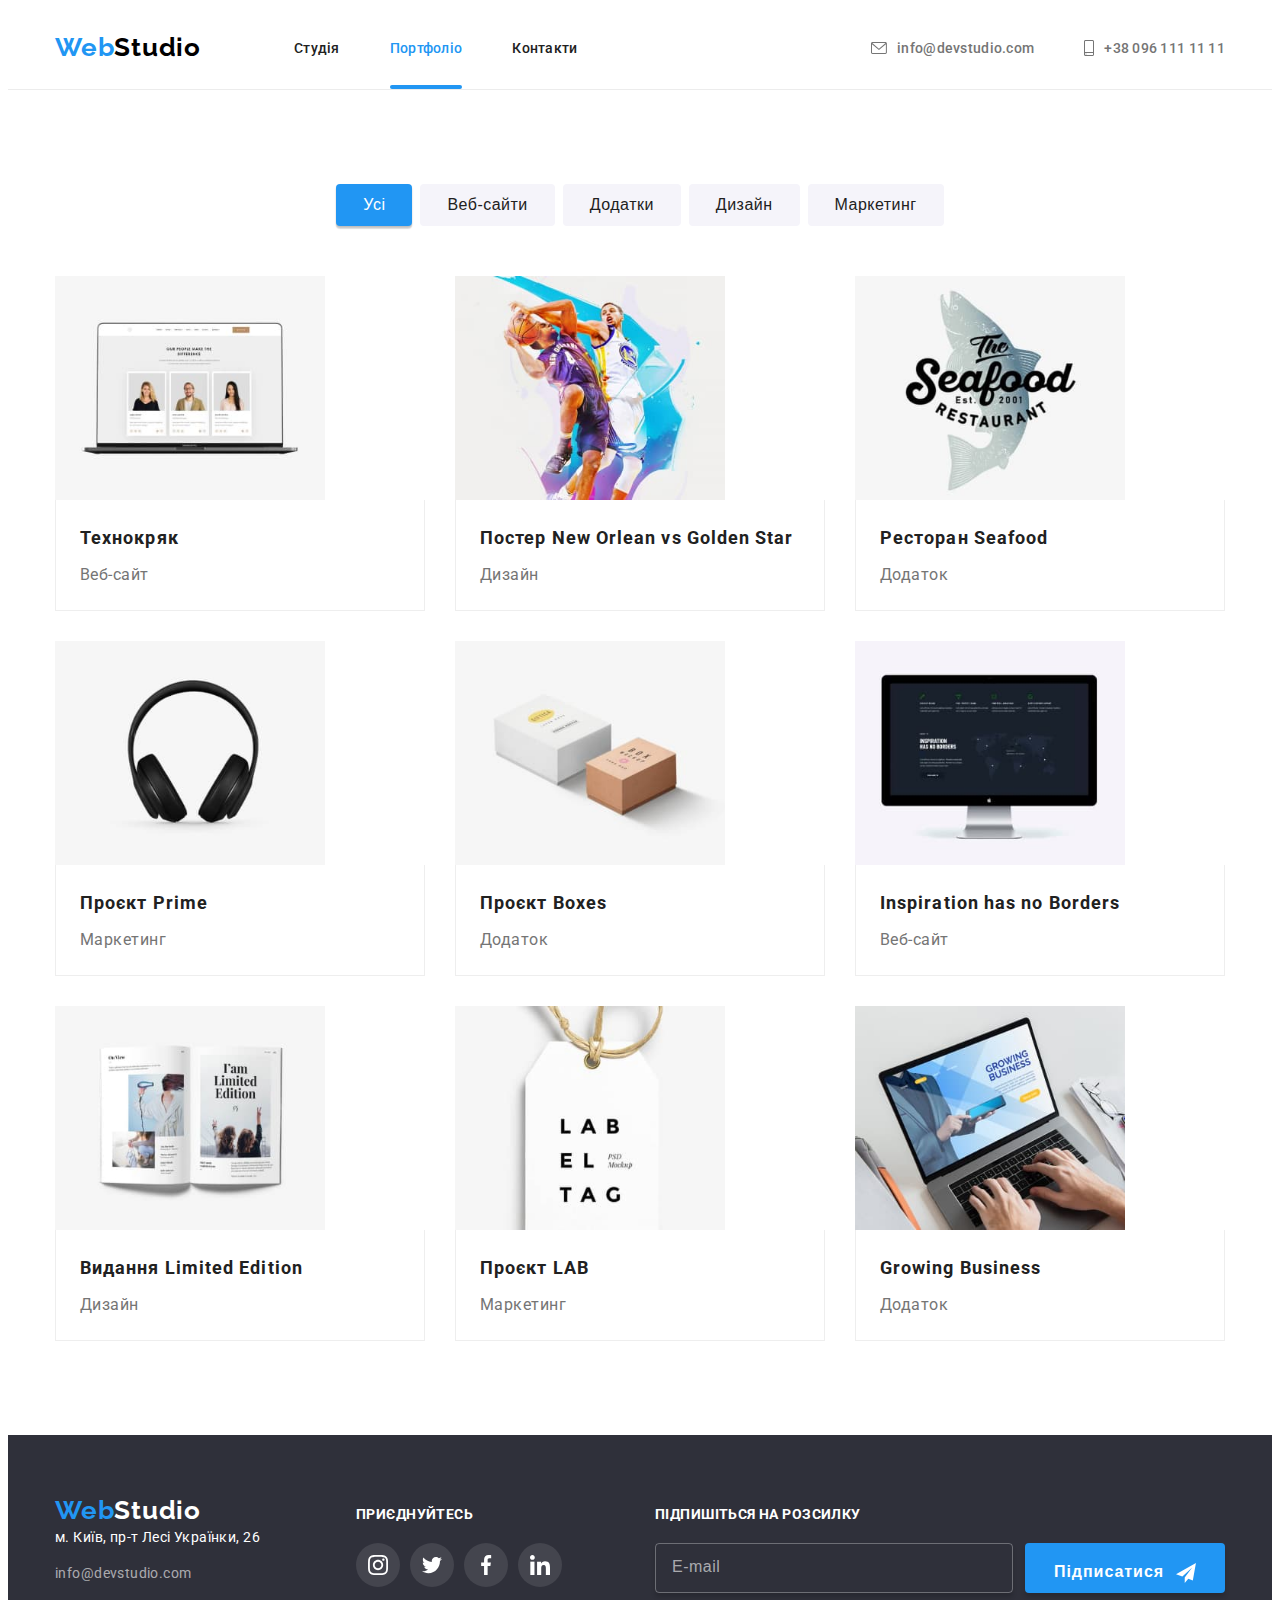
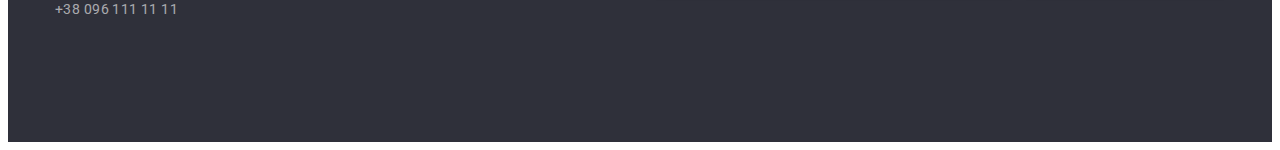
==== commit 6bf8a69d: "added adaptive images for index.html and portfolio.html" ====
--- a/portfolio.html
+++ b/portfolio.html
@@ -37,12 +37,12 @@
           <nav class="nav">
             <ul class="nav-list list">
               <li class="nav__item">
-                <a class="nav__link" href="./index.html"
-                  >Студія</a
-                >
+                <a class="nav__link" href="./index.html">Студія</a>
               </li>
               <li class="nav__item">
-                <a class="nav__link nav__link--current" href="./portfolio.html">Портфоліо</a>
+                <a class="nav__link nav__link--current" href="./portfolio.html"
+                  >Портфоліо</a
+                >
               </li>
               <li class="nav__item">
                 <a class="nav__link" href="#contacts">Контакти</a>
@@ -175,13 +175,44 @@
             <li class="portfolio__card grid-item">
               <a class="portfolio__link" href="#">
                 <div class="portfolio__overlay">
-                  <img
-                    class="portfolio__image img"
-                    src="./img/portfolio/portfolio-img-1.jpg"
-                    alt="зображення веб-сайту, відкритому на ноутбуці"
-                    width="370"
-                    height="294"
-                  />
+                  <picture>
+                    <!-- набір зображень для смартфонів -->
+                    <source
+                      media="(max-width: 767px)"
+                      srcset="
+                        ./img/portfolio/portfolio-img-1-mb.jpg   1x,
+                        ./img/portfolio/portfolio-img-1-mb@2x.jpg 2x
+                      "
+                      type="image/jpg"
+                    />
+                    <!-- набір зображень для планшетів -->
+                    <source
+                      media="(min-width: 768px)"
+                      srcset="
+                        ./img/portfolio/portfolio-img-1-tb.jpg    1x,
+                        ./img/portfolio/portfolio-img-1-tb@2x.jpg 2x
+                      "
+                      type="image/jpg"
+                    />
+                    <!-- набір зображень для десктопів -->
+                    <source
+                      media="(min-width: 1200px)"
+                      srcset="
+                        ./img/portfolio/portfolio-img-1-dt.jpg    1x,
+                        ./img/portfolio/portfolio-img-1-dt@2x.jpg 2x
+                      "
+                      type="image/jpg"
+                    />
+                    <!-- дефолтне зображення -->
+                    <img
+                      class="team__image img"
+                      src="./img/portfolio/portfolio-img-1-dt.jpg"
+                      alt="Веб-сайт відкритий на ноутбуці"
+                      width="270"
+                      height="260"
+                      loading="lazy"
+                    />
+                  </picture>
                   <p class="portfolio__overlay-text">
                     Ресурс пропонує комплексні пропозиції з різним рівнем
                     функціоналу та сервісів. Все це дозволить відвідувачу
@@ -197,13 +228,44 @@
             <li class="portfolio__card grid-item">
               <a class="portfolio__link" href="#">
                 <div class="portfolio__overlay">
-                  <img
-                    class="portfolio__image img"
-                    src="./img/portfolio/portfolio-img-2.jpg"
-                    alt="постер з баскедболістами"
-                    width="370"
-                    height="294"
-                  />
+                  <picture>
+                    <!-- набір зображень для смартфонів -->
+                    <source
+                      media="(max-width: 767px)"
+                      srcset="
+                        ./img/portfolio/portfolio-img-2-mb.jpg   1x,
+                        ./img/portfolio/portfolio-img-2-mb@2x.jpg 2x
+                      "
+                      type="image/jpg"
+                    />
+                    <!-- набір зображень для планшетів -->
+                    <source
+                      media="(min-width: 768px)"
+                      srcset="
+                        ./img/portfolio/portfolio-img-2-tb.jpg    1x,
+                        ./img/portfolio/portfolio-img-2-tb@2x.jpg 2x
+                      "
+                      type="image/jpg"
+                    />
+                    <!-- набір зображень для десктопів -->
+                    <source
+                      media="(min-width: 1200px)"
+                      srcset="
+                        ./img/portfolio/portfolio-img-2-dt.jpg    1x,
+                        ./img/portfolio/portfolio-img-2-dt@2x.jpg 2x
+                      "
+                      type="image/jpg"
+                    />
+                    <!-- дефолтне зображення -->
+                    <img
+                      class="team__image img"
+                      src="./img/portfolio/portfolio-img-2-dt.jpg"
+                      alt="Два баскедболісти"
+                      width="270"
+                      height="260"
+                      loading="lazy"
+                    />
+                  </picture>
                   <p class="portfolio__overlay-text">
                     Ресурс пропонує комплексні пропозиції з різним рівнем
                     функціоналу та сервісів. Все це дозволить відвідувачу
@@ -221,13 +283,44 @@
             <li class="portfolio__card grid-item">
               <a class="portfolio__link" href="#">
                 <div class="portfolio__overlay">
-                  <img
-                    class="portfolio__image img"
-                    src="./img/portfolio/portfolio-img-3.jpg"
-                    alt="логотип ресторану"
-                    width="370"
-                    height="294"
-                  />
+                  <picture>
+                    <!-- набір зображень для смартфонів -->
+                    <source
+                      media="(max-width: 767px)"
+                      srcset="
+                        ./img/portfolio/portfolio-img-3-mb.jpg   1x,
+                        ./img/portfolio/portfolio-img-3-mb@2x.jpg 2x
+                      "
+                      type="image/jpg"
+                    />
+                    <!-- набір зображень для планшетів -->
+                    <source
+                      media="(min-width: 768px)"
+                      srcset="
+                        ./img/portfolio/portfolio-img-3-tb.jpg    1x,
+                        ./img/portfolio/portfolio-img-3-tb@2x.jpg 2x
+                      "
+                      type="image/jpg"
+                    />
+                    <!-- набір зображень для десктопів -->
+                    <source
+                      media="(min-width: 1200px)"
+                      srcset="
+                        ./img/portfolio/portfolio-img-3-dt.jpg    1x,
+                        ./img/portfolio/portfolio-img-3-dt@2x.jpg 2x
+                      "
+                      type="image/jpg"
+                    />
+                    <!-- дефолтне зображення -->
+                    <img
+                      class="team__image img"
+                      src="./img/portfolio/portfolio-img-3-dt.jpg"
+                      alt="Логотип рибного ресторану"
+                      width="270"
+                      height="260"
+                      loading="lazy"
+                    />
+                  </picture>
                   <p class="portfolio__overlay-text">
                     Ресурс пропонує комплексні пропозиції з різним рівнем
                     функціоналу та сервісів. Все це дозволить відвідувачу
@@ -243,13 +336,44 @@
             <li class="portfolio__card grid-item">
               <a class="portfolio__link" href="#">
                 <div class="portfolio__overlay">
-                  <img
-                    class="portfolio__image img"
-                    src="./img/portfolio/portfolio-img-4.jpg"
-                    alt="фото навушників"
-                    width="370"
-                    height="294"
-                  />
+                  <picture>
+                    <!-- набір зображень для смартфонів -->
+                    <source
+                      media="(max-width: 767px)"
+                      srcset="
+                        ./img/portfolio/portfolio-img-4-mb.jpg   1x,
+                        ./img/portfolio/portfolio-img-4-mb@2x.jpg 2x
+                      "
+                      type="image/jpg"
+                    />
+                    <!-- набір зображень для планшетів -->
+                    <source
+                      media="(min-width: 768px)"
+                      srcset="
+                        ./img/portfolio/portfolio-img-4-tb.jpg    1x,
+                        ./img/portfolio/portfolio-img-4-tb@2x.jpg 2x
+                      "
+                      type="image/jpg"
+                    />
+                    <!-- набір зображень для десктопів -->
+                    <source
+                      media="(min-width: 1200px)"
+                      srcset="
+                        ./img/portfolio/portfolio-img-4-dt.jpg    1x,
+                        ./img/portfolio/portfolio-img-4-dt@2x.jpg 2x
+                      "
+                      type="image/jpg"
+                    />
+                    <!-- дефолтне зображення -->
+                    <img
+                      class="team__image img"
+                      src="./img/portfolio/portfolio-img-4-dt.jpg"
+                      alt="Навушники"
+                      width="270"
+                      height="260"
+                      loading="lazy"
+                    />
+                  </picture>
                   <p class="portfolio__overlay-text">
                     Ресурс пропонує комплексні пропозиції з різним рівнем
                     функціоналу та сервісів. Все це дозволить відвідувачу
@@ -265,13 +389,44 @@
             <li class="portfolio__card grid-item">
               <a class="portfolio__link" href="#">
                 <div class="portfolio__overlay">
-                  <img
-                    class="portfolio__image img"
-                    src="./img/portfolio/portfolio-img-5.jpg"
-                    alt="біла та коричнева коробка"
-                    width="370"
-                    height="294"
-                  />
+                  <picture>
+                    <!-- набір зображень для смартфонів -->
+                    <source
+                      media="(max-width: 767px)"
+                      srcset="
+                        ./img/portfolio/portfolio-img-5-mb.jpg   1x,
+                        ./img/portfolio/portfolio-img-5-mb@2x.jpg 2x
+                      "
+                      type="image/jpg"
+                    />
+                    <!-- набір зображень для планшетів -->
+                    <source
+                      media="(min-width: 768px)"
+                      srcset="
+                        ./img/portfolio/portfolio-img-5-tb.jpg    1x,
+                        ./img/portfolio/portfolio-img-5-tb@2x.jpg 2x
+                      "
+                      type="image/jpg"
+                    />
+                    <!-- набір зображень для десктопів -->
+                    <source
+                      media="(min-width: 1200px)"
+                      srcset="
+                        ./img/portfolio/portfolio-img-5-dt.jpg    1x,
+                        ./img/portfolio/portfolio-img-5-dt@2x.jpg 2x
+                      "
+                      type="image/jpg"
+                    />
+                    <!-- дефолтне зображення -->
+                    <img
+                      class="team__image img"
+                      src="./img/portfolio/portfolio-img-5-dt.jpg"
+                      alt="Дві коробки"
+                      width="270"
+                      height="260"
+                      loading="lazy"
+                    />
+                  </picture>
                   <p class="portfolio__overlay-text">
                     Ресурс пропонує комплексні пропозиції з різним рівнем
                     функціоналу та сервісів. Все це дозволить відвідувачу
@@ -287,13 +442,44 @@
             <li class="portfolio__card grid-item">
               <a class="portfolio__link" href="#">
                 <div class="portfolio__overlay">
-                  <img
-                    class="portfolio__image img"
-                    src="./img/portfolio/portfolio-img-6.jpg"
-                    alt="зображення веб-сайту, відкритому на аймак"
-                    width="370"
-                    height="294"
-                  />
+                  <picture>
+                    <!-- набір зображень для смартфонів -->
+                    <source
+                      media="(max-width: 767px)"
+                      srcset="
+                        ./img/portfolio/portfolio-img-6-mb.jpg   1x,
+                        ./img/portfolio/portfolio-img-6-mb@2x.jpg 2x
+                      "
+                      type="image/jpg"
+                    />
+                    <!-- набір зображень для планшетів -->
+                    <source
+                      media="(min-width: 768px)"
+                      srcset="
+                        ./img/portfolio/portfolio-img-6-tb.jpg    1x,
+                        ./img/portfolio/portfolio-img-6-tb@2x.jpg 2x
+                      "
+                      type="image/jpg"
+                    />
+                    <!-- набір зображень для десктопів -->
+                    <source
+                      media="(min-width: 1200px)"
+                      srcset="
+                        ./img/portfolio/portfolio-img-6-dt.jpg    1x,
+                        ./img/portfolio/portfolio-img-6-dt@2x.jpg 2x
+                      "
+                      type="image/jpg"
+                    />
+                    <!-- дефолтне зображення -->
+                    <img
+                      class="team__image img"
+                      src="./img/portfolio/portfolio-img-6-dt.jpg"
+                      alt="Веб-сайт відкритий на моніторі"
+                      width="270"
+                      height="260"
+                      loading="lazy"
+                    />
+                  </picture>
                   <p class="portfolio__overlay-text">
                     Ресурс пропонує комплексні пропозиції з різним рівнем
                     функціоналу та сервісів. Все це дозволить відвідувачу
@@ -309,13 +495,44 @@
             <li class="portfolio__card grid-item">
               <a class="portfolio__link" href="#">
                 <div class="portfolio__overlay">
-                  <img
-                    class="portfolio__image img"
-                    src="./img/portfolio/portfolio-img-7.jpg"
-                    alt="розгорнутий журнал"
-                    width="370"
-                    height="294"
-                  />
+                  <picture>
+                    <!-- набір зображень для смартфонів -->
+                    <source
+                      media="(max-width: 767px)"
+                      srcset="
+                        ./img/portfolio/portfolio-img-7-mb.jpg   1x,
+                        ./img/portfolio/portfolio-img-7-mb@2x.jpg 2x
+                      "
+                      type="image/jpg"
+                    />
+                    <!-- набір зображень для планшетів -->
+                    <source
+                      media="(min-width: 768px)"
+                      srcset="
+                        ./img/portfolio/portfolio-img-7-tb.jpg    1x,
+                        ./img/portfolio/portfolio-img-7-tb@2x.jpg 2x
+                      "
+                      type="image/jpg"
+                    />
+                    <!-- набір зображень для десктопів -->
+                    <source
+                      media="(min-width: 1200px)"
+                      srcset="
+                        ./img/portfolio/portfolio-img-7-dt.jpg    1x,
+                        ./img/portfolio/portfolio-img-7-dt@2x.jpg 2x
+                      "
+                      type="image/jpg"
+                    />
+                    <!-- дефолтне зображення -->
+                    <img
+                      class="team__image img"
+                      src="./img/portfolio/portfolio-img-7-dt.jpg"
+                      alt="фото журналу"
+                      width="270"
+                      height="260"
+                      loading="lazy"
+                    />
+                  </picture>
                   <p class="portfolio__overlay-text">
                     Ресурс пропонує комплексні пропозиції з різним рівнем
                     функціоналу та сервісів. Все це дозволить відвідувачу
@@ -331,13 +548,44 @@
             <li class="portfolio__card grid-item">
               <a class="portfolio__link" href="#">
                 <div class="portfolio__overlay">
-                  <img
-                    class="portfolio__image img"
-                    src="./img/portfolio/portfolio-img-8.jpg"
-                    alt="лейбл на нитці"
-                    width="370"
-                    height="294"
-                  />
+                  <picture>
+                    <!-- набір зображень для смартфонів -->
+                    <source
+                      media="(max-width: 767px)"
+                      srcset="
+                        ./img/portfolio/portfolio-img-8-mb.jpg   1x,
+                        ./img/portfolio/portfolio-img-8-mb@2x.jpg 2x
+                      "
+                      type="image/jpg"
+                    />
+                    <!-- набір зображень для планшетів -->
+                    <source
+                      media="(min-width: 768px)"
+                      srcset="
+                        ./img/portfolio/portfolio-img-8-tb.jpg    1x,
+                        ./img/portfolio/portfolio-img-8-tb@2x.jpg 2x
+                      "
+                      type="image/jpg"
+                    />
+                    <!-- набір зображень для десктопів -->
+                    <source
+                      media="(min-width: 1200px)"
+                      srcset="
+                        ./img/portfolio/portfolio-img-8-dt.jpg    1x,
+                        ./img/portfolio/portfolio-img-8-dt@2x.jpg 2x
+                      "
+                      type="image/jpg"
+                    />
+                    <!-- дефолтне зображення -->
+                    <img
+                      class="team__image img"
+                      src="./img/portfolio/portfolio-img-8-dt.jpg"
+                      alt="Лейбл товару"
+                      width="270"
+                      height="260"
+                      loading="lazy"
+                    />
+                  </picture>
                   <p class="portfolio__overlay-text">
                     Ресурс пропонує комплексні пропозиції з різним рівнем
                     функціоналу та сервісів. Все це дозволить відвідувачу
@@ -353,13 +601,44 @@
             <li class="portfolio__card grid-item">
               <a class="portfolio__link" href="#">
                 <div class="portfolio__overlay">
-                  <img
-                    class="portfolio__image img"
-                    src="./img/portfolio/portfolio-img-9.jpg"
-                    alt="веб-додаток відкритий на ноутбуці"
-                    width="370"
-                    height="294"
-                  />
+                  <picture>
+                    <!-- набір зображень для смартфонів -->
+                    <source
+                      media="(max-width: 767px)"
+                      srcset="
+                        ./img/portfolio/portfolio-img-9-mb.jpg   1x,
+                        ./img/portfolio/portfolio-img-9-mb@2x.jpg 2x
+                      "
+                      type="image/jpg"
+                    />
+                    <!-- набір зображень для планшетів -->
+                    <source
+                      media="(min-width: 768px)"
+                      srcset="
+                        ./img/portfolio/portfolio-img-9-tb.jpg    1x,
+                        ./img/portfolio/portfolio-img-9-tb@2x.jpg 2x
+                      "
+                      type="image/jpg"
+                    />
+                    <!-- набір зображень для десктопів -->
+                    <source
+                      media="(min-width: 1200px)"
+                      srcset="
+                        ./img/portfolio/portfolio-img-9-dt.jpg    1x,
+                        ./img/portfolio/portfolio-img-9-dt@2x.jpg 2x
+                      "
+                      type="image/jpg"
+                    />
+                    <!-- дефолтне зображення -->
+                    <img
+                      class="team__image img"
+                      src="./img/portfolio/portfolio-img-9-dt.jpg"
+                      alt="Веб-додаток відкритий на ноутбуці"
+                      width="270"
+                      height="260"
+                      loading="lazy"
+                    />
+                  </picture>
                   <p class="portfolio__overlay-text">
                     Ресурс пропонує комплексні пропозиції з різним рівнем
                     функціоналу та сервісів. Все це дозволить відвідувачу
--- a/css/main.min.css
+++ b/css/main.min.css
@@ -1 +1 @@
-:root{--background-color-1: #ffffff;--background-color-2: #f5f4fa;--background-color-3: #2f303a;--accent-color: #2196f3;--accent-color-2: #188ce8;--main-black-color: #212121;--text-color: #757575;--footer-link-color: rgba(255, 255, 255, 0.6);--border-color: #ececec;--border-second-color: #eeeeee;--background-color-4: #c4c4c4;--background-color-5: rgba(255, 255, 255, 0.1);--background-modal: rgba(0, 0, 0, 0.2);--modal-button: rgba(0, 0, 0, 0.1);--modal-icon-button: #000000;--gallary-background: rgba(47, 48, 58, 0.8);--team-icons-color: #afb1b8;--portfolio-overlay: rgba(33, 150, 243, 0.9);--card-gap: 30px;--grid-items: 4}.visually-hidden{position:absolute;width:1px;height:1px;margin:-1px;border:0;padding:0;white-space:nowrap;-webkit-clip-path:inset(100%);clip-path:inset(100%);clip:rect(0 0 0 0);overflow:hidden}*,*::before,*::after{-webkit-box-sizing:border-box;box-sizing:border-box}body{background-color:var(--background-color-1);font-family:"Roboto",sans-serif}.img{display:block;max-width:100%;height:auto}.grid{display:-webkit-box;display:-ms-flexbox;display:flex;-ms-flex-wrap:wrap;flex-wrap:wrap;gap:var(--card-gap)}.grid-item{-ms-flex-preferred-size:calc((100% - var(--card-gap)*(var(--grid-items) - 1))/var(--grid-items));flex-basis:calc((100% - var(--card-gap)*(var(--grid-items) - 1))/var(--grid-items))}.container{margin-left:auto;margin-right:auto;padding-left:15px;padding-right:15px}@media screen and (min-width: 480px)and (max-width: 767px){.container{max-width:480px}}@media screen and (min-width: 768px){.container{width:768px}}@media screen and (min-width: 1200px){.container{width:1200px}}.section{padding-top:60px;padding-bottom:60px}@media screen and (min-width: 1200px){.section{padding-top:94px;padding-bottom:94px}}.section-tittle{margin-bottom:30px;color:var(--main-black-color);text-align:center;font-size:28px;font-weight:700;line-height:1.2;letter-spacing:.84px}@media screen and (min-width: 1200px){.section-tittle{margin-bottom:50px;font-size:36px;letter-spacing:1.08px}}h1,h2,h3,h4,h5,h6,p{margin:0;padding:0}.list{list-style:none;margin:0;padding:0}.nav{display:-webkit-box;display:-ms-flexbox;display:flex;-webkit-box-align:center;-ms-flex-align:center;align-items:center}.nav-list{display:none}.page-header__menu.is-open .nav-list{display:block}@media screen and (min-width: 768px){.nav-list{display:-webkit-box;display:-ms-flexbox;display:flex;-webkit-box-align:center;-ms-flex-align:center;align-items:center;list-style:none}}.page-header__menu.is-open .nav-list{margin-bottom:306px}@media screen and (max-width: 450px){.page-header__menu.is-open .nav-list{margin-bottom:250px}}.nav__item{position:relative}.nav__item:not(:last-child){margin-right:50px}.page-header__menu.is-open .nav__item:not(:last-child){margin-right:0;margin-bottom:32px}.nav__link{display:block;padding-top:32px;padding-bottom:32px;color:var(--main-black-color);font-size:14px;font-weight:500;line-height:1.2;letter-spacing:.28px;text-decoration:none;-webkit-transition:color 250ms cubic-bezier(0.4, 0, 0.2, 1);transition:color 250ms cubic-bezier(0.4, 0, 0.2, 1)}.page-header__menu.is-open .nav__link{padding:0;font-size:40px;letter-spacing:.8px}.page-header__menu.is-open .nav__link:hover,.page-header__menu.is-open .nav__link:focus,.nav__link:hover,.nav__link:focus,.nav__link:active{color:var(--accent-color)}.nav__link--current{color:var(--accent-color)}.nav__link--current::after{content:"";position:absolute;bottom:0;left:0;display:block;width:100%;height:4px;border-radius:2px;background:var(--accent-color)}.page-header__menu.is-open .nav__link--current::after{content:"";display:none}.logo{padding-top:24px;padding-bottom:25px;color:var(--accent-color);font-family:"Raleway",sans-serif;text-decoration:none;font-size:24px;font-weight:700;line-height:1.2;letter-spacing:.72px}.logo--dark{color:#000}.logo--light{color:#fff}@media screen and (min-width: 1200px){.logo{font-size:26px;letter-spacing:.78px}}.contacts{display:none}.page-header__menu.is-open .contacts{display:-webkit-box;display:-ms-flexbox;display:flex;-webkit-box-orient:vertical;-webkit-box-direction:normal;-ms-flex-direction:column;flex-direction:column;margin-bottom:64px}@media screen and (min-width: 768px){.contacts{display:block;margin-left:auto}}@media screen and (min-width: 768px)and (max-width: 1200px){.contacts{padding-top:16px;padding-bottom:16px}}@media screen and (min-width: 1200px){.contacts{display:-webkit-box;display:-ms-flexbox;display:flex;-webkit-box-pack:center;-ms-flex-pack:center;justify-content:center;-webkit-box-align:center;-ms-flex-align:center;align-items:center}}.page-header__menu.is-open .contacts__item:last-child .contacts__link{margin-bottom:32px;font-size:34px;letter-spacing:.68px;color:var(--accent-color)}.page-header__menu.is-open .contacts__item:first-child .contacts__link{font-size:24px;letter-spacing:.48px}.page-header__menu.is-open .contacts__item:not(:last-child):not(:last-child){-webkit-box-ordinal-group:3;-ms-flex-order:2;order:2}@media screen and (min-width: 1200px){.contacts__item:not(:last-child){margin-right:50px}}.contacts__link{display:-webkit-box;display:-ms-flexbox;display:flex;-webkit-box-align:center;-ms-flex-align:center;align-items:center;padding-top:32px;padding-bottom:32px;color:var(--text-color);text-decoration:none;font-size:14px;font-weight:500;line-height:1.2;letter-spacing:.28px;-webkit-transition:color 250ms cubic-bezier(0.4, 0, 0.2, 1);transition:color 250ms cubic-bezier(0.4, 0, 0.2, 1)}.page-header__menu.is-open .contacts__link{padding:0}.contacts__link:hover,.contacts__link:focus{color:var(--accent-color)}@media screen and (min-width: 768px)and (max-width: 1200px){.contacts__link{padding-top:5px;padding-bottom:5px}}.contacts__icon{margin-right:10px;fill:currentColor}.page-header__menu.is-open .contacts__icon{display:none}.backdrop{position:fixed;width:100vw;height:100vh;top:0;left:0;z-index:100;opacity:1;display:-webkit-box;display:-ms-flexbox;display:flex;-webkit-box-pack:center;-ms-flex-pack:center;justify-content:center;-webkit-box-align:center;-ms-flex-align:center;align-items:center;background-color:var(--background-modal);-webkit-transition:opacity 250ms cubic-bezier(0.4, 0, 0.2, 1);transition:opacity 250ms cubic-bezier(0.4, 0, 0.2, 1)}.js-is-hidden{visibility:hidden;opacity:0;pointer-events:none}.modal{position:absolute;top:50%;left:50%;-webkit-transform:translate(-50%, -50%) scale(1);transform:translate(-50%, -50%) scale(1);margin-right:auto;margin-left:auto;border-radius:4px;background:var(--background-color-1);-webkit-box-shadow:0px 2px 1px 0px rgba(0,0,0,.2),0px 1px 1px 0px rgba(0,0,0,.14),0px 1px 3px 0px rgba(0,0,0,.12);box-shadow:0px 2px 1px 0px rgba(0,0,0,.2),0px 1px 1px 0px rgba(0,0,0,.14),0px 1px 3px 0px rgba(0,0,0,.12);-webkit-transition:-webkit-transform 250ms cubic-bezier(0.4, 0, 0.2, 1);transition:-webkit-transform 250ms cubic-bezier(0.4, 0, 0.2, 1);transition:transform 250ms cubic-bezier(0.4, 0, 0.2, 1);transition:transform 250ms cubic-bezier(0.4, 0, 0.2, 1), -webkit-transform 250ms cubic-bezier(0.4, 0, 0.2, 1)}@media screen and (max-width: 450px){.modal{max-width:373px;max-height:609px}}@media screen and (max-width: 1199px){.modal{width:450px;height:609px}}@media screen and (min-width: 1200px){.modal{width:528px;height:581px}}.backdrop.is-hidden .modal{-webkit-transform:translate(-50%, -50%) scale(0.2);transform:translate(-50%, -50%) scale(0.2)}.modal__button{position:absolute;top:8px;right:8px;display:-webkit-box;display:-ms-flexbox;display:flex;-webkit-box-pack:center;-ms-flex-pack:center;justify-content:center;width:30px;height:30px;-webkit-box-align:center;-ms-flex-align:center;align-items:center;border-radius:50%;cursor:pointer;border:1px solid var(--modal-button);background-color:var(--background-color-1);color:var(--modal-icon-button);-webkit-transition:color 250ms cubic-bezier(0.4, 0, 0.2, 1);transition:color 250ms cubic-bezier(0.4, 0, 0.2, 1)}.modal__button:hover,.modal__button:focus{color:var(--accent-color)}.modal__icon{fill:currentColor}.form{padding-top:40px;padding-right:40px;padding-bottom:40px;padding-left:40px}.form__title{display:block;margin-bottom:12px;color:var(--main-black-color);text-align:center;font-size:20px;font-weight:700;line-height:1.2;letter-spacing:.6px}@media screen and (max-width: 1199px){.form__title{line-height:1.5}}@media screen and (min-width: 1200px){.form__title{line-height:1.2}}.form__item{position:relative;display:-webkit-box;display:-ms-flexbox;display:flex;-webkit-box-orient:vertical;-webkit-box-direction:normal;-ms-flex-direction:column;flex-direction:column;-webkit-box-align:start;-ms-flex-align:start;align-items:start;margin-bottom:10px}.form__label{color:var(--text-color);font-size:12px;line-height:1.2;letter-spacing:.12px}.form__label:not(:last-child){margin-bottom:4px}.form__image{position:absolute;bottom:11px;left:12px;-webkit-transition:fill 250ms cubic-bezier(0.4, 0, 0.2, 1);transition:fill 250ms cubic-bezier(0.4, 0, 0.2, 1)}.form__input:focus+.form__image{fill:var(--accent-color)}.form__input{width:100%;height:40px;padding-top:11px;padding-right:12px;padding-bottom:11px;padding-left:42px;border-radius:4px;border:1px solid rgba(33,33,33,.2);cursor:pointer;-webkit-transition:border 250ms cubic-bezier(0.4, 0, 0.2, 1);transition:border 250ms cubic-bezier(0.4, 0, 0.2, 1)}.form__input:focus{border:1px solid var(--accent-color);outline:rgba(0,0,0,0)}.form__text-block{margin-bottom:20px}.form__textarea{width:100%;height:120px;padding-top:12px;padding-right:16px;padding-bottom:12px;padding-left:16px;resize:none;cursor:pointer;border-radius:4px;border:1px solid rgba(33,33,33,.2);-webkit-transition:border 250ms cubic-bezier(0.4, 0, 0.2, 1);transition:border 250ms cubic-bezier(0.4, 0, 0.2, 1)}.form__textarea::-webkit-input-placeholder{color:rgba(117,117,117,.5);font-size:12px;line-height:1.2;letter-spacing:.12px}.form__textarea::-moz-placeholder{color:rgba(117,117,117,.5);font-size:12px;line-height:1.2;letter-spacing:.12px}.form__textarea:-ms-input-placeholder{color:rgba(117,117,117,.5);font-size:12px;line-height:1.2;letter-spacing:.12px}.form__textarea::-ms-input-placeholder{color:rgba(117,117,117,.5);font-size:12px;line-height:1.2;letter-spacing:.12px}.form__textarea::placeholder{color:rgba(117,117,117,.5);font-size:12px;line-height:1.2;letter-spacing:.12px}.form__textarea:focus{border:1px solid var(--accent-color);outline:rgba(0,0,0,0)}.form__policy{display:-webkit-box;display:-ms-flexbox;display:flex;-webkit-box-align:center;-ms-flex-align:center;align-items:center;padding-left:12px;margin-bottom:30px}.form__checkbox{display:-webkit-box;display:-ms-flexbox;display:flex;-webkit-box-pack:center;-ms-flex-pack:center;justify-content:center;-webkit-box-align:center;-ms-flex-align:center;align-items:center;width:16px;height:15px;background-color:var(--accent-color);border:2px solid var(--accent-color);border-radius:4px;-webkit-transition:background-color 250ms cubic-bezier(0.4, 0, 0.2, 1),border 250ms cubic-bezier(0.4, 0, 0.2, 1);transition:background-color 250ms cubic-bezier(0.4, 0, 0.2, 1),border 250ms cubic-bezier(0.4, 0, 0.2, 1)}.form__policy-input:checked~.form__checkbox{border:2px solid var(--main-black-color);background:var(--background-color-1)}.form__policy-input:focus~.form__checkbox{border:2px solid var(--accent-color)}.form__policy-image{fill:var(--background-color-1)}.form__checkbox-label{margin-left:8px;font-size:14px;line-height:1.71;letter-spacing:.42px}@media screen and (max-width: 450px){.form__checkbox-label{font-size:9px}}@media screen and (min-width: 451px)and (max-width: 1199px){.form__checkbox-label{font-size:12px}}.form__link{margin-left:5px;color:var(--accent-color);line-height:1.71;letter-spacing:.42px;text-decoration-line:underline}.form__button{display:block;width:200px;height:50px;margin-right:auto;margin-left:auto;border-color:rgba(0,0,0,0);border-radius:4px;background-color:var(--accent-color);-webkit-box-shadow:0px 4px 4px 0px rgba(0,0,0,.15);box-shadow:0px 4px 4px 0px rgba(0,0,0,.15);cursor:pointer;color:var(--background-color-1);text-align:center;font-size:16px;font-weight:700;line-height:1.87;letter-spacing:.96px;-webkit-transition:background-color 250ms cubic-bezier(0.4, 0, 0.2, 1);transition:background-color 250ms cubic-bezier(0.4, 0, 0.2, 1)}.form__button:hover,.form__button:focus{background-color:var(--accent-color-2)}.socials-list{display:-webkit-box;display:-ms-flexbox;display:flex;-webkit-box-pack:center;-ms-flex-pack:center;justify-content:center}.socials__item:not(:last-child){margin-right:10px}.socials__link{display:-webkit-box;display:-ms-flexbox;display:flex;-webkit-box-pack:center;-ms-flex-pack:center;justify-content:center;-webkit-box-align:center;-ms-flex-align:center;align-items:center;width:44px;height:44px;border-radius:50%;background-color:var(--background-color-5);-webkit-transition:background-color 250ms cubic-bezier(0.4, 0, 0.2, 1);transition:background-color 250ms cubic-bezier(0.4, 0, 0.2, 1)}.socials__link:hover,.socials__link:focus{background-color:var(--accent-color)}.socials__icon{fill:var(--background-color-1)}.socials__icon--gray{fill:var(--team-icons-color);-webkit-transition:fill 250ms cubic-bezier(0.4, 0, 0.2, 1);transition:fill 250ms cubic-bezier(0.4, 0, 0.2, 1)}.team__link:hover .socials__icon--gray,.team__link:focus .socials__icon--gray{fill:var(--background-color-1)}.portfolio__list{display:-webkit-box;display:-ms-flexbox;display:flex;-webkit-box-pack:center;-ms-flex-pack:center;justify-content:center;-ms-flex-wrap:wrap;flex-wrap:wrap;margin-bottom:50px}@media screen and (max-width: 479px){.portfolio__list{max-width:320px;height:150px;-webkit-box-pack:start;-ms-flex-pack:start;justify-content:start;-ms-flex-line-pack:justify;align-content:space-between;margin-bottom:40px}}@media screen and (min-width: 480px)and (max-width: 767px){.portfolio__list{min-width:320px;height:91px;-webkit-box-pack:start;-ms-flex-pack:start;justify-content:start;-ms-flex-line-pack:justify;align-content:space-between;margin-bottom:40px}}@media screen and (min-width: 768px)and (max-width: 1199px){.portfolio__list{margin-bottom:30px}}.portfolio__item:not(:last-child){margin-right:8px}.btn{padding-top:6px;padding-right:25px;padding-bottom:6px;padding-left:25px;border-radius:4px;border-color:rgba(0,0,0,0);color:var(--main-black-color);background-color:var(--background-color-2);font-size:16px;font-weight:500;line-height:1.62;letter-spacing:.48px;cursor:pointer;-webkit-transition:color 250ms cubic-bezier(0.4, 0, 0.2, 1),background-color 250ms cubic-bezier(0.4, 0, 0.2, 1),-webkit-box-shadow 250ms cubic-bezier(0.4, 0, 0.2, 1);transition:color 250ms cubic-bezier(0.4, 0, 0.2, 1),background-color 250ms cubic-bezier(0.4, 0, 0.2, 1),-webkit-box-shadow 250ms cubic-bezier(0.4, 0, 0.2, 1);transition:color 250ms cubic-bezier(0.4, 0, 0.2, 1),background-color 250ms cubic-bezier(0.4, 0, 0.2, 1),box-shadow 250ms cubic-bezier(0.4, 0, 0.2, 1);transition:color 250ms cubic-bezier(0.4, 0, 0.2, 1),background-color 250ms cubic-bezier(0.4, 0, 0.2, 1),box-shadow 250ms cubic-bezier(0.4, 0, 0.2, 1),-webkit-box-shadow 250ms cubic-bezier(0.4, 0, 0.2, 1)}.btn--active{color:var(--background-color-1);background-color:var(--accent-color);-webkit-box-shadow:0px 2px 2px 0px rgba(0,0,0,.12),0px 1px 2px 0px rgba(0,0,0,.08),0px 3px 1px 0px rgba(0,0,0,.1);box-shadow:0px 2px 2px 0px rgba(0,0,0,.12),0px 1px 2px 0px rgba(0,0,0,.08),0px 3px 1px 0px rgba(0,0,0,.1)}.btn:hover,.btn:focus{color:var(--background-color-1);background-color:var(--accent-color);-webkit-box-shadow:0px 2px 2px 0px rgba(0,0,0,.12),0px 1px 2px 0px rgba(0,0,0,.08),0px 3px 1px 0px rgba(0,0,0,.1);box-shadow:0px 2px 2px 0px rgba(0,0,0,.12),0px 1px 2px 0px rgba(0,0,0,.08),0px 3px 1px 0px rgba(0,0,0,.1)}.page-header{border-bottom:1px solid var(--border-color);position:relative}.page-header__logo{display:block}.page-header__button{display:-webkit-box;display:-ms-flexbox;display:flex;-webkit-box-pack:center;-ms-flex-pack:center;justify-content:center;-webkit-box-align:center;-ms-flex-align:center;align-items:center;margin-left:auto;width:40px;height:40px;margin-left:auto;padding:0;border:none;background-color:rgba(0,0,0,0)}.page-header__button--close{display:none}.page-header__menu.is-open .page-header__button--close{display:block;position:absolute;top:10px;right:15px}@media screen and (min-width: 768px){.page-header__button{display:none}}.page-header__icon{fill:var(--main-black-color);-webkit-transition:fill 250ms cubic-bezier(0.4, 0, 0.2, 1);transition:fill 250ms cubic-bezier(0.4, 0, 0.2, 1)}.page-header__button:hover .page-header__icon,.page-header__button:focus .page-header__icon{fill:var(--accent-color)}.page-header__container{display:-webkit-box;display:-ms-flexbox;display:flex;-webkit-box-align:center;-ms-flex-align:center;align-items:center}@media screen and (min-width: 480px)and (max-width: 767px){.page-header__container{width:480px}}@media screen and (min-width: 768px){.page-header__container{width:768px}}@media screen and (min-width: 1200px){.page-header__container{width:1200px;display:-webkit-box;display:-ms-flexbox;display:flex;-webkit-box-align:center;-ms-flex-align:center;align-items:center}}@media screen and (min-width: 768px){.page-header__menu{display:-webkit-box;display:-ms-flexbox;display:flex;margin-left:93px;width:100%}}.header-social__list{display:none}.page-header__menu.is-open .header-social__list{display:-webkit-box;display:-ms-flexbox;display:flex;-webkit-box-align:center;-ms-flex-align:center;align-items:center}.header-social__link{display:-webkit-box;display:-ms-flexbox;display:flex;-webkit-box-align:center;-ms-flex-align:center;align-items:center;color:#2196f3;font-size:18px;font-style:normal;font-weight:500;line-height:1.22;letter-spacing:.36px;text-decoration:none}@media screen and (max-width: 450px){.header-social__link{font-size:14px}}.header-social__separator{display:block;font-size:22px;margin-left:10px;margin-right:10px;color:rgba(33,33,33,.2)}.is-open{position:absolute;top:0;left:0;z-index:90;width:100%;height:796px;padding-top:48px;padding-bottom:48px;padding-left:40px;background-color:var(--background-color-1)}@media screen and (max-width: 767px){.is-open{max-width:767px}}.hero{padding-top:200px;padding-bottom:200px;background-color:var(--background-color-4);background-image:-webkit-gradient(linear, left top, right top, from(rgba(47, 48, 58, 0.4)), to(rgba(47, 48, 58, 0.4))),url(../img/icons/hero/background-hero.jpg);background-image:linear-gradient(to right, rgba(47, 48, 58, 0.4), rgba(47, 48, 58, 0.4)),url(../img/icons/hero/background-hero.jpg);background-position:center;background-repeat:no-repeat;background-size:cover;text-align:center}@media screen and (min-width: 1200px){.hero{max-width:1600px}}.tittle{width:360px;margin-right:auto;margin-left:auto;color:var(--background-color-1);margin-bottom:30px;font-size:26px;font-weight:900;line-height:1.61;letter-spacing:1.56px;text-transform:uppercase}@media screen and (max-width: 480px){.tittle{max-width:360px}}@media screen and (min-width: 1200px){.tittle{width:696px;font-size:44px;line-height:1.36;letter-spacing:2.64px}}.button{display:block;margin-right:auto;margin-left:auto;color:var(--background-color-1);background-color:var(--accent-color);min-width:200px;padding-top:10px;padding-right:24px;padding-bottom:10px;padding-left:24px;border:1px solid rgba(0,0,0,0);border-radius:4px;-webkit-box-shadow:0px 4px 4px 0px rgba(0,0,0,.15);box-shadow:0px 4px 4px 0px rgba(0,0,0,.15);font-size:16px;font-weight:700;line-height:1.9;letter-spacing:.96px;cursor:pointer}@media screen and (min-width: 1200px){.benefits{padding-bottom:0}}@media screen and (min-width: 768px){.benefits__list{display:-webkit-box;display:-ms-flexbox;display:flex;-ms-flex-wrap:wrap;flex-wrap:wrap;margin:-15px}}@media screen and (max-width: 767px){.benefits__item{margin-bottom:30px;max-width:450px}.benefits__item:last-child{margin-bottom:0}}@media screen and (min-width: 768px){.benefits__item{width:354px;margin:15px}}@media screen and (min-width: 1200px){.benefits__item{max-width:270px;margin-right:15px}.benefits__item:last-child{margin-right:0}}.benefits__block{display:-webkit-box;display:-ms-flexbox;display:flex;-webkit-box-pack:center;-ms-flex-pack:center;justify-content:center;-webkit-box-align:center;-ms-flex-align:center;align-items:center;max-width:450px;height:120px;margin-bottom:30px;border-radius:4px;background-color:var(--background-color-2)}@media screen and (min-width: 1200px){.benefits__block{min-width:270px}}.benefits__subtittle{color:var(--main-black-color);font-size:14px;font-weight:700;line-height:1.2;letter-spacing:.42px;text-transform:uppercase;margin-bottom:10px;padding-bottom:0}@media screen and (max-width: 767px){.benefits__subtittle{text-align:center}}.benefits__text{color:var(--text-color);font-size:14px;line-height:1.7;letter-spacing:.42px}.gallery{display:none}@media screen and (min-width: 1200px){.gallery{display:block}}.gallery__list{display:-webkit-box;display:-ms-flexbox;display:flex;-ms-flex-wrap:wrap;flex-wrap:wrap;gap:30px}.gallery__item{position:relative;z-index:1;--grid-items: 3}.gallery__text{position:absolute;bottom:0;left:0;z-index:1;width:100%;min-height:70px;display:-webkit-inline-box;display:-ms-inline-flexbox;display:inline-flex;-webkit-box-pack:center;-ms-flex-pack:center;justify-content:center;-webkit-box-align:center;-ms-flex-align:center;align-items:center;background-color:var(--gallary-background);color:var(--background-color-1);font-weight:700;line-height:1.2;letter-spacing:.42px;text-transform:uppercase;text-align:center}.team{background-color:var(--background-color-2)}@media screen and (max-width: 767px){.team__list{display:-webkit-box;display:-ms-flexbox;display:flex;-webkit-box-pack:center;-ms-flex-pack:center;justify-content:center;height:auto}}@media screen and (max-width: 1199px){.team__image{width:100%}}.team__item{border-bottom-right-radius:4px;border-bottom-left-radius:4px;-webkit-box-shadow:0px 2px 1px 0px rgba(0,0,0,.2),0px 1px 1px 0px rgba(0,0,0,.14),0px 1px 3px 0px rgba(0,0,0,.12);box-shadow:0px 2px 1px 0px rgba(0,0,0,.2),0px 1px 1px 0px rgba(0,0,0,.14),0px 1px 3px 0px rgba(0,0,0,.12);text-align:center}@media screen and (min-width: 480px)and (max-width: 767px){.team__item{min-width:450px}}@media screen and (min-width: 768px)and (max-width: 1199px){.team__item{min-width:354px}}.team__conteiner{padding-top:30px;padding-bottom:24px;padding-right:32px;padding-left:32px;background-color:var(--background-color-1)}@media screen and (min-width: 1200px){.team__conteiner{padding-bottom:30px}}.team__subtittle{color:var(--main-black-color);font-size:16px;font-weight:500;line-height:1.2;letter-spacing:.48px;margin-bottom:10px}.team__text{margin-bottom:16px;color:var(--text-color);font-size:16px;line-height:1.2;letter-spacing:.48px}.clients__list{display:-webkit-box;display:-ms-flexbox;display:flex;-webkit-box-pack:center;-ms-flex-pack:center;justify-content:center;-webkit-box-align:center;-ms-flex-align:center;align-items:center;-ms-flex-wrap:wrap;flex-wrap:wrap;margin:-15px}.clients__item{max-width:calc(50% - 30px);margin:15px}@media screen and (max-width: 480px){.clients__item{max-width:210px}}.clients__link{display:-webkit-box;display:-ms-flexbox;display:flex;-webkit-box-pack:center;-ms-flex-pack:center;justify-content:center;-webkit-box-align:center;-ms-flex-align:center;align-items:center;height:92px;border-radius:4px;border:1px solid var(--team-icons-color);color:var(--team-icons-color);-webkit-transition:color 250ms cubic-bezier(0.4, 0, 0.2, 1),border-color 250ms cubic-bezier(0.4, 0, 0.2, 1);transition:color 250ms cubic-bezier(0.4, 0, 0.2, 1),border-color 250ms cubic-bezier(0.4, 0, 0.2, 1)}.clients__link:hover,.clients__link:focus{color:var(--accent-color);border-color:var(--accent-color)}@media screen and (max-width: 767px){.clients__link{width:210px}}@media screen and (min-width: 768px)and (max-width: 1199px){.clients__link{width:226px}}@media screen and (min-width: 1200px){.clients__link{width:170px}}.clients__icon{fill:currentColor}.page-footer{background-color:var(--background-color-3);padding-top:60px;padding-bottom:60px}@media screen and (max-width: 767px){.page-footer{text-align:center}}.page-footer__container{display:block}@media screen and (min-width: 768px){.page-footer__container{display:-webkit-box;display:-ms-flexbox;display:flex;-webkit-box-align:baseline;-ms-flex-align:baseline;align-items:baseline;-ms-flex-wrap:wrap;flex-wrap:wrap}}@media screen and (min-width: 768px)and (max-width: 1199px){.page-footer__container{-ms-flex-pack:distribute;justify-content:space-around}}@media screen and (max-width: 1199px){.page-footer__logo{display:inline-block;margin-bottom:28px;padding:0}}.address-container{margin-bottom:60px}@media screen and (max-width: 1199px){.address-container{text-align:center}}@media screen and (min-width: 1200px){.address-container{margin-right:70px;width:231px}}.address__text{display:inline-block;margin-bottom:12px;color:var(--background-color-1);font-size:14px;font-style:normal;line-height:1.7;letter-spacing:.42px}.address__item:first-child{margin-bottom:12px}.address__link{display:inline-block;color:var(--footer-link-color);font-size:14px;font-style:normal;line-height:1.7;letter-spacing:.42px;text-decoration:none;-webkit-transition:color 250ms cubic-bezier(0.4, 0, 0.2, 1);transition:color 250ms cubic-bezier(0.4, 0, 0.2, 1)}.address__link:hover,.address__link:focus{color:var(--background-color-1)}@media screen and (max-width: 767px){.page-footer__socials{margin-bottom:60px}}@media screen and (min-width: 1200px){.page-footer__socials{margin-right:93px}}@media screen and (max-width: 767px){.page-footer__list{-webkit-box-pack:center;-ms-flex-pack:center;justify-content:center}}.page-footer__text{margin-bottom:20px;color:var(--background-color-1);font-size:14px;font-weight:700;line-height:1.2;letter-spacing:.42px;text-transform:uppercase}@media screen and (max-width: 767px){.page-footer__text{text-align:center}}@media screen and (max-width: 1199px){.subscription .page-footer__text{text-align:center}}@media screen and (min-width: 1200px){.subscription__container{display:-webkit-box;display:-ms-flexbox;display:flex}}.subscription__input{width:358px;height:50px;padding-top:15px;padding-right:16px;padding-bottom:15px;padding-left:16px;margin-right:12px;border-radius:4px;border:1px solid rgba(255,255,255,.3);background:rgba(33,150,243,0);-webkit-box-shadow:0px 4px 4px 0px rgba(0,0,0,.15);box-shadow:0px 4px 4px 0px rgba(0,0,0,.15);color:var(--background-color-1)}.subscription__input::-webkit-input-placeholder{color:var(--footer-link-color);font-size:16px;line-height:1.25;letter-spacing:.48px}.subscription__input::-moz-placeholder{color:var(--footer-link-color);font-size:16px;line-height:1.25;letter-spacing:.48px}.subscription__input:-ms-input-placeholder{color:var(--footer-link-color);font-size:16px;line-height:1.25;letter-spacing:.48px}.subscription__input::-ms-input-placeholder{color:var(--footer-link-color);font-size:16px;line-height:1.25;letter-spacing:.48px}.subscription__input::placeholder{color:var(--footer-link-color);font-size:16px;line-height:1.25;letter-spacing:.48px}@media screen and (max-width: 450px){.subscription__input{max-width:320px}}@media screen and (max-width: 1199px){.subscription__input{margin-right:0;margin-bottom:20px}}.subscription__button{display:-webkit-box;display:-ms-flexbox;display:flex;padding-top:13px;padding-right:28px;padding-bottom:13px;padding-left:28px;width:200px;height:50px}.button__text{margin-right:12px}.button__img{fill:var(--background-color-1)}@media screen and (max-width: 767px){.portfolio__items{-webkit-box-pack:center;-ms-flex-pack:center;justify-content:center;-webkit-box-align:center;-ms-flex-align:center;align-items:center}}.portfolio__card{--grid-items: 9;min-width:370px}@media screen and (max-width: 479px){.portfolio__card{min-width:350px}}@media screen and (min-width: 480px)and (max-width: 767px){.portfolio__card{min-width:450px}}@media screen and (min-width: 768px)and (max-width: 1199px){.portfolio__card{min-width:354px}}.portfolio__link{display:block;text-decoration:none;-webkit-transition:-webkit-box-shadow 250ms cubic-bezier(0.4, 0, 0.2, 1);transition:-webkit-box-shadow 250ms cubic-bezier(0.4, 0, 0.2, 1);transition:box-shadow 250ms cubic-bezier(0.4, 0, 0.2, 1);transition:box-shadow 250ms cubic-bezier(0.4, 0, 0.2, 1), -webkit-box-shadow 250ms cubic-bezier(0.4, 0, 0.2, 1)}.portfolio__link:hover,.portfolio__link:focus{-webkit-box-shadow:1px 4px 6px 0px rgba(0,0,0,.16),0px 4px 4px 0px rgba(0,0,0,.06),0px 1px 1px 0px rgba(0,0,0,.12);box-shadow:1px 4px 6px 0px rgba(0,0,0,.16),0px 4px 4px 0px rgba(0,0,0,.06),0px 1px 1px 0px rgba(0,0,0,.12)}.portfolio__overlay{position:relative;overflow:hidden}.portfolio__overlay-text{position:absolute;top:0;left:0;-webkit-transform:translateY(100%);transform:translateY(100%);padding-top:63px;padding-right:24px;padding-bottom:64px;padding-left:24px;background-color:var(--portfolio-overlay);color:var(--background-color-1);font-size:18px;line-height:1.55;letter-spacing:.54px;-webkit-transition:background-color 250ms cubic-bezier(0.4, 0, 0.2, 1),-webkit-transform 250ms cubic-bezier(0.4, 0, 0.2, 1);transition:background-color 250ms cubic-bezier(0.4, 0, 0.2, 1),-webkit-transform 250ms cubic-bezier(0.4, 0, 0.2, 1);transition:transform 250ms cubic-bezier(0.4, 0, 0.2, 1),background-color 250ms cubic-bezier(0.4, 0, 0.2, 1);transition:transform 250ms cubic-bezier(0.4, 0, 0.2, 1),background-color 250ms cubic-bezier(0.4, 0, 0.2, 1),-webkit-transform 250ms cubic-bezier(0.4, 0, 0.2, 1)}@media screen and (max-width: 767px){.portfolio__overlay-text{width:100%;height:100%}}.portfolio__link:hover .portfolio__overlay-text,.portfolio__link:focus .portfolio__overlay-text{-webkit-transform:translateY(0);transform:translateY(0)}@media screen and (max-width: 1199px){.portfolio__image{width:100%}}.portfolio__container{padding-top:20px;padding-right:24px;padding-bottom:20px;padding-left:24px;border-right:1px solid var(--border-second-color);border-bottom:1px solid var(--border-second-color);border-left:1px solid var(--border-second-color)}.portfolio__label{margin-bottom:4px;color:var(--main-black-color);font-size:18px;font-weight:700;line-height:2;letter-spacing:1.08px}.portfolio__text{color:var(--text-color);font-size:16px;line-height:1.87;letter-spacing:.48px}/*# sourceMappingURL=main.min.css.map */+:root{--background-color-1: #ffffff;--background-color-2: #f5f4fa;--background-color-3: #2f303a;--accent-color: #2196f3;--accent-color-2: #188ce8;--main-black-color: #212121;--text-color: #757575;--footer-link-color: rgba(255, 255, 255, 0.6);--border-color: #ececec;--border-second-color: #eeeeee;--background-color-4: #c4c4c4;--background-color-5: rgba(255, 255, 255, 0.1);--background-modal: rgba(0, 0, 0, 0.2);--modal-button: rgba(0, 0, 0, 0.1);--modal-icon-button: #000000;--gallary-background: rgba(47, 48, 58, 0.8);--team-icons-color: #afb1b8;--portfolio-overlay: rgba(33, 150, 243, 0.9);--card-gap: 30px;--grid-items: 4}.visually-hidden{position:absolute;width:1px;height:1px;margin:-1px;border:0;padding:0;white-space:nowrap;-webkit-clip-path:inset(100%);clip-path:inset(100%);clip:rect(0 0 0 0);overflow:hidden}*,*::before,*::after{-webkit-box-sizing:border-box;box-sizing:border-box}body{background-color:var(--background-color-1);font-family:"Roboto",sans-serif}.img{display:block;max-width:100%;height:auto}.grid{display:-webkit-box;display:-ms-flexbox;display:flex;-ms-flex-wrap:wrap;flex-wrap:wrap;gap:var(--card-gap)}.grid-item{-ms-flex-preferred-size:calc((100% - var(--card-gap)*(var(--grid-items) - 1))/var(--grid-items));flex-basis:calc((100% - var(--card-gap)*(var(--grid-items) - 1))/var(--grid-items))}.container{margin-left:auto;margin-right:auto;padding-left:15px;padding-right:15px}@media screen and (min-width: 480px)and (max-width: 767px){.container{max-width:480px}}@media screen and (min-width: 768px){.container{width:768px}}@media screen and (min-width: 1200px){.container{width:1200px}}.section{padding-top:60px;padding-bottom:60px}@media screen and (min-width: 1200px){.section{padding-top:94px;padding-bottom:94px}}.section-tittle{margin-bottom:30px;color:var(--main-black-color);text-align:center;font-size:28px;font-weight:700;line-height:1.2;letter-spacing:.84px}@media screen and (min-width: 1200px){.section-tittle{margin-bottom:50px;font-size:36px;letter-spacing:1.08px}}h1,h2,h3,h4,h5,h6,p{margin:0;padding:0}.list{list-style:none;margin:0;padding:0}.nav{display:-webkit-box;display:-ms-flexbox;display:flex;-webkit-box-align:center;-ms-flex-align:center;align-items:center}.nav-list{display:none}.page-header__menu.is-open .nav-list{display:block}@media screen and (min-width: 768px){.nav-list{display:-webkit-box;display:-ms-flexbox;display:flex;-webkit-box-align:center;-ms-flex-align:center;align-items:center;list-style:none}}.page-header__menu.is-open .nav-list{margin-bottom:306px}@media screen and (max-width: 450px){.page-header__menu.is-open .nav-list{margin-bottom:250px}}.nav__item{position:relative}.nav__item:not(:last-child){margin-right:50px}.page-header__menu.is-open .nav__item:not(:last-child){margin-right:0;margin-bottom:32px}.nav__link{display:block;padding-top:32px;padding-bottom:32px;color:var(--main-black-color);font-size:14px;font-weight:500;line-height:1.2;letter-spacing:.28px;text-decoration:none;-webkit-transition:color 250ms cubic-bezier(0.4, 0, 0.2, 1);transition:color 250ms cubic-bezier(0.4, 0, 0.2, 1)}.page-header__menu.is-open .nav__link{padding:0;font-size:40px;letter-spacing:.8px}.page-header__menu.is-open .nav__link:hover,.page-header__menu.is-open .nav__link:focus,.nav__link:hover,.nav__link:focus,.nav__link:active{color:var(--accent-color)}.nav__link--current{color:var(--accent-color)}.nav__link--current::after{content:"";position:absolute;bottom:0;left:0;display:block;width:100%;height:4px;border-radius:2px;background:var(--accent-color)}.page-header__menu.is-open .nav__link--current::after{content:"";display:none}.logo{padding-top:24px;padding-bottom:25px;color:var(--accent-color);font-family:"Raleway",sans-serif;text-decoration:none;font-size:24px;font-weight:700;line-height:1.2;letter-spacing:.72px}.logo--dark{color:#000}.logo--light{color:#fff}@media screen and (min-width: 1200px){.logo{font-size:26px;letter-spacing:.78px}}.contacts{display:none}.page-header__menu.is-open .contacts{display:-webkit-box;display:-ms-flexbox;display:flex;-webkit-box-orient:vertical;-webkit-box-direction:normal;-ms-flex-direction:column;flex-direction:column;margin-bottom:64px}@media screen and (min-width: 768px){.contacts{display:block;margin-left:auto}}@media screen and (min-width: 768px)and (max-width: 1200px){.contacts{padding-top:16px;padding-bottom:16px}}@media screen and (min-width: 1200px){.contacts{display:-webkit-box;display:-ms-flexbox;display:flex;-webkit-box-pack:center;-ms-flex-pack:center;justify-content:center;-webkit-box-align:center;-ms-flex-align:center;align-items:center}}.page-header__menu.is-open .contacts__item:last-child .contacts__link{margin-bottom:32px;font-size:34px;letter-spacing:.68px;color:var(--accent-color)}@media screen and (max-width: 380px){.page-header__menu.is-open .contacts__item:last-child .contacts__link{font-size:24px}}.page-header__menu.is-open .contacts__item:first-child .contacts__link{font-size:24px;letter-spacing:.48px}.page-header__menu.is-open .contacts__item:not(:last-child):not(:last-child){-webkit-box-ordinal-group:3;-ms-flex-order:2;order:2}@media screen and (min-width: 1200px){.contacts__item:not(:last-child){margin-right:50px}}.contacts__link{display:-webkit-box;display:-ms-flexbox;display:flex;-webkit-box-align:center;-ms-flex-align:center;align-items:center;padding-top:32px;padding-bottom:32px;color:var(--text-color);text-decoration:none;font-size:14px;font-weight:500;line-height:1.2;letter-spacing:.28px;-webkit-transition:color 250ms cubic-bezier(0.4, 0, 0.2, 1);transition:color 250ms cubic-bezier(0.4, 0, 0.2, 1)}.page-header__menu.is-open .contacts__link{padding:0}.contacts__link:hover,.contacts__link:focus{color:var(--accent-color)}@media screen and (min-width: 768px)and (max-width: 1200px){.contacts__link{padding-top:5px;padding-bottom:5px}}.contacts__icon{margin-right:10px;fill:currentColor}.page-header__menu.is-open .contacts__icon{display:none}.backdrop{position:fixed;width:100vw;height:100vh;top:0;left:0;z-index:100;opacity:1;display:-webkit-box;display:-ms-flexbox;display:flex;-webkit-box-pack:center;-ms-flex-pack:center;justify-content:center;-webkit-box-align:center;-ms-flex-align:center;align-items:center;background-color:var(--background-modal);-webkit-transition:opacity 250ms cubic-bezier(0.4, 0, 0.2, 1);transition:opacity 250ms cubic-bezier(0.4, 0, 0.2, 1)}.js-is-hidden{visibility:hidden;opacity:0;pointer-events:none}.modal{position:absolute;top:50%;left:50%;-webkit-transform:translate(-50%, -50%) scale(1);transform:translate(-50%, -50%) scale(1);margin-right:auto;margin-left:auto;border-radius:4px;background:var(--background-color-1);-webkit-box-shadow:0px 2px 1px 0px rgba(0,0,0,.2),0px 1px 1px 0px rgba(0,0,0,.14),0px 1px 3px 0px rgba(0,0,0,.12);box-shadow:0px 2px 1px 0px rgba(0,0,0,.2),0px 1px 1px 0px rgba(0,0,0,.14),0px 1px 3px 0px rgba(0,0,0,.12);-webkit-transition:-webkit-transform 250ms cubic-bezier(0.4, 0, 0.2, 1);transition:-webkit-transform 250ms cubic-bezier(0.4, 0, 0.2, 1);transition:transform 250ms cubic-bezier(0.4, 0, 0.2, 1);transition:transform 250ms cubic-bezier(0.4, 0, 0.2, 1), -webkit-transform 250ms cubic-bezier(0.4, 0, 0.2, 1)}@media screen and (max-width: 450px){.modal{max-width:373px;max-height:609px}}@media screen and (max-width: 1199px){.modal{width:450px;height:609px}}@media screen and (min-width: 1200px){.modal{width:528px;height:581px}}.backdrop.is-hidden .modal{-webkit-transform:translate(-50%, -50%) scale(0.2);transform:translate(-50%, -50%) scale(0.2)}.modal__button{position:absolute;top:8px;right:8px;display:-webkit-box;display:-ms-flexbox;display:flex;-webkit-box-pack:center;-ms-flex-pack:center;justify-content:center;width:30px;height:30px;-webkit-box-align:center;-ms-flex-align:center;align-items:center;border-radius:50%;cursor:pointer;border:1px solid var(--modal-button);background-color:var(--background-color-1);color:var(--modal-icon-button);-webkit-transition:color 250ms cubic-bezier(0.4, 0, 0.2, 1);transition:color 250ms cubic-bezier(0.4, 0, 0.2, 1)}.modal__button:hover,.modal__button:focus{color:var(--accent-color)}.modal__icon{fill:currentColor}.form{padding-top:40px;padding-right:40px;padding-bottom:40px;padding-left:40px}.form__title{display:block;margin-bottom:12px;color:var(--main-black-color);text-align:center;font-size:20px;font-weight:700;line-height:1.2;letter-spacing:.6px}@media screen and (max-width: 1199px){.form__title{line-height:1.5}}@media screen and (min-width: 1200px){.form__title{line-height:1.2}}.form__item{position:relative;display:-webkit-box;display:-ms-flexbox;display:flex;-webkit-box-orient:vertical;-webkit-box-direction:normal;-ms-flex-direction:column;flex-direction:column;-webkit-box-align:start;-ms-flex-align:start;align-items:start;margin-bottom:10px}.form__label{color:var(--text-color);font-size:12px;line-height:1.2;letter-spacing:.12px}.form__label:not(:last-child){margin-bottom:4px}.form__image{position:absolute;bottom:11px;left:12px;-webkit-transition:fill 250ms cubic-bezier(0.4, 0, 0.2, 1);transition:fill 250ms cubic-bezier(0.4, 0, 0.2, 1)}.form__input:focus+.form__image{fill:var(--accent-color)}.form__input{width:100%;height:40px;padding-top:11px;padding-right:12px;padding-bottom:11px;padding-left:42px;border-radius:4px;border:1px solid rgba(33,33,33,.2);cursor:pointer;-webkit-transition:border 250ms cubic-bezier(0.4, 0, 0.2, 1);transition:border 250ms cubic-bezier(0.4, 0, 0.2, 1)}.form__input:focus{border:1px solid var(--accent-color);outline:rgba(0,0,0,0)}.form__text-block{margin-bottom:20px}.form__textarea{width:100%;height:120px;padding-top:12px;padding-right:16px;padding-bottom:12px;padding-left:16px;resize:none;cursor:pointer;border-radius:4px;border:1px solid rgba(33,33,33,.2);-webkit-transition:border 250ms cubic-bezier(0.4, 0, 0.2, 1);transition:border 250ms cubic-bezier(0.4, 0, 0.2, 1)}.form__textarea::-webkit-input-placeholder{color:rgba(117,117,117,.5);font-size:12px;line-height:1.2;letter-spacing:.12px}.form__textarea::-moz-placeholder{color:rgba(117,117,117,.5);font-size:12px;line-height:1.2;letter-spacing:.12px}.form__textarea:-ms-input-placeholder{color:rgba(117,117,117,.5);font-size:12px;line-height:1.2;letter-spacing:.12px}.form__textarea::-ms-input-placeholder{color:rgba(117,117,117,.5);font-size:12px;line-height:1.2;letter-spacing:.12px}.form__textarea::placeholder{color:rgba(117,117,117,.5);font-size:12px;line-height:1.2;letter-spacing:.12px}.form__textarea:focus{border:1px solid var(--accent-color);outline:rgba(0,0,0,0)}.form__policy{display:-webkit-box;display:-ms-flexbox;display:flex;-webkit-box-align:center;-ms-flex-align:center;align-items:center;padding-left:12px;margin-bottom:30px}.form__checkbox{display:-webkit-box;display:-ms-flexbox;display:flex;-webkit-box-pack:center;-ms-flex-pack:center;justify-content:center;-webkit-box-align:center;-ms-flex-align:center;align-items:center;width:16px;height:15px;background-color:var(--accent-color);border:2px solid var(--accent-color);border-radius:4px;-webkit-transition:background-color 250ms cubic-bezier(0.4, 0, 0.2, 1),border 250ms cubic-bezier(0.4, 0, 0.2, 1);transition:background-color 250ms cubic-bezier(0.4, 0, 0.2, 1),border 250ms cubic-bezier(0.4, 0, 0.2, 1)}.form__policy-input:checked~.form__checkbox{border:2px solid var(--main-black-color);background:var(--background-color-1)}.form__policy-input:focus~.form__checkbox{border:2px solid var(--accent-color)}.form__policy-image{fill:var(--background-color-1)}.form__checkbox-label{margin-left:8px;font-size:14px;line-height:1.71;letter-spacing:.42px}@media screen and (max-width: 450px){.form__checkbox-label{font-size:9px}}@media screen and (min-width: 451px)and (max-width: 1199px){.form__checkbox-label{font-size:12px}}.form__link{margin-left:5px;color:var(--accent-color);line-height:1.71;letter-spacing:.42px;text-decoration-line:underline}.form__button{display:block;width:200px;height:50px;margin-right:auto;margin-left:auto;border-color:rgba(0,0,0,0);border-radius:4px;background-color:var(--accent-color);-webkit-box-shadow:0px 4px 4px 0px rgba(0,0,0,.15);box-shadow:0px 4px 4px 0px rgba(0,0,0,.15);cursor:pointer;color:var(--background-color-1);text-align:center;font-size:16px;font-weight:700;line-height:1.87;letter-spacing:.96px;-webkit-transition:background-color 250ms cubic-bezier(0.4, 0, 0.2, 1);transition:background-color 250ms cubic-bezier(0.4, 0, 0.2, 1)}.form__button:hover,.form__button:focus{background-color:var(--accent-color-2)}.socials-list{display:-webkit-box;display:-ms-flexbox;display:flex;-webkit-box-pack:center;-ms-flex-pack:center;justify-content:center}.socials__item:not(:last-child){margin-right:10px}.socials__link{display:-webkit-box;display:-ms-flexbox;display:flex;-webkit-box-pack:center;-ms-flex-pack:center;justify-content:center;-webkit-box-align:center;-ms-flex-align:center;align-items:center;width:44px;height:44px;border-radius:50%;background-color:var(--background-color-5);-webkit-transition:background-color 250ms cubic-bezier(0.4, 0, 0.2, 1);transition:background-color 250ms cubic-bezier(0.4, 0, 0.2, 1)}.socials__link:hover,.socials__link:focus{background-color:var(--accent-color)}.socials__icon{fill:var(--background-color-1)}.socials__icon--gray{fill:var(--team-icons-color);-webkit-transition:fill 250ms cubic-bezier(0.4, 0, 0.2, 1);transition:fill 250ms cubic-bezier(0.4, 0, 0.2, 1)}.team__link:hover .socials__icon--gray,.team__link:focus .socials__icon--gray{fill:var(--background-color-1)}.portfolio__list{display:-webkit-box;display:-ms-flexbox;display:flex;-webkit-box-pack:center;-ms-flex-pack:center;justify-content:center;-ms-flex-wrap:wrap;flex-wrap:wrap;margin-bottom:50px}@media screen and (max-width: 479px){.portfolio__list{max-width:320px;height:150px;-webkit-box-pack:start;-ms-flex-pack:start;justify-content:start;-ms-flex-line-pack:justify;align-content:space-between;margin-bottom:40px}}@media screen and (min-width: 480px)and (max-width: 767px){.portfolio__list{min-width:320px;height:91px;-webkit-box-pack:start;-ms-flex-pack:start;justify-content:start;-ms-flex-line-pack:justify;align-content:space-between;margin-bottom:40px}}@media screen and (min-width: 768px)and (max-width: 1199px){.portfolio__list{margin-bottom:30px}}.portfolio__item:not(:last-child){margin-right:8px}.btn{padding-top:6px;padding-right:25px;padding-bottom:6px;padding-left:25px;border-radius:4px;border-color:rgba(0,0,0,0);color:var(--main-black-color);background-color:var(--background-color-2);font-size:16px;font-weight:500;line-height:1.62;letter-spacing:.48px;cursor:pointer;-webkit-transition:color 250ms cubic-bezier(0.4, 0, 0.2, 1),background-color 250ms cubic-bezier(0.4, 0, 0.2, 1),-webkit-box-shadow 250ms cubic-bezier(0.4, 0, 0.2, 1);transition:color 250ms cubic-bezier(0.4, 0, 0.2, 1),background-color 250ms cubic-bezier(0.4, 0, 0.2, 1),-webkit-box-shadow 250ms cubic-bezier(0.4, 0, 0.2, 1);transition:color 250ms cubic-bezier(0.4, 0, 0.2, 1),background-color 250ms cubic-bezier(0.4, 0, 0.2, 1),box-shadow 250ms cubic-bezier(0.4, 0, 0.2, 1);transition:color 250ms cubic-bezier(0.4, 0, 0.2, 1),background-color 250ms cubic-bezier(0.4, 0, 0.2, 1),box-shadow 250ms cubic-bezier(0.4, 0, 0.2, 1),-webkit-box-shadow 250ms cubic-bezier(0.4, 0, 0.2, 1)}.btn--active{color:var(--background-color-1);background-color:var(--accent-color);-webkit-box-shadow:0px 2px 2px 0px rgba(0,0,0,.12),0px 1px 2px 0px rgba(0,0,0,.08),0px 3px 1px 0px rgba(0,0,0,.1);box-shadow:0px 2px 2px 0px rgba(0,0,0,.12),0px 1px 2px 0px rgba(0,0,0,.08),0px 3px 1px 0px rgba(0,0,0,.1)}.btn:hover,.btn:focus{color:var(--background-color-1);background-color:var(--accent-color);-webkit-box-shadow:0px 2px 2px 0px rgba(0,0,0,.12),0px 1px 2px 0px rgba(0,0,0,.08),0px 3px 1px 0px rgba(0,0,0,.1);box-shadow:0px 2px 2px 0px rgba(0,0,0,.12),0px 1px 2px 0px rgba(0,0,0,.08),0px 3px 1px 0px rgba(0,0,0,.1)}.page-header{border-bottom:1px solid var(--border-color);position:relative}.page-header__logo{display:block}.page-header__button{display:-webkit-box;display:-ms-flexbox;display:flex;-webkit-box-pack:center;-ms-flex-pack:center;justify-content:center;-webkit-box-align:center;-ms-flex-align:center;align-items:center;margin-left:auto;width:40px;height:40px;margin-left:auto;padding:0;border:none;background-color:rgba(0,0,0,0)}.page-header__button--close{display:none}.page-header__menu.is-open .page-header__button--close{display:block;position:absolute;top:10px;right:15px}@media screen and (min-width: 768px){.page-header__button{display:none}}.page-header__icon{fill:var(--main-black-color);-webkit-transition:fill 250ms cubic-bezier(0.4, 0, 0.2, 1);transition:fill 250ms cubic-bezier(0.4, 0, 0.2, 1)}.page-header__button:hover .page-header__icon,.page-header__button:focus .page-header__icon{fill:var(--accent-color)}.page-header__container{display:-webkit-box;display:-ms-flexbox;display:flex;-webkit-box-align:center;-ms-flex-align:center;align-items:center}@media screen and (min-width: 480px)and (max-width: 767px){.page-header__container{width:480px}}@media screen and (min-width: 768px){.page-header__container{width:768px}}@media screen and (min-width: 1200px){.page-header__container{width:1200px;display:-webkit-box;display:-ms-flexbox;display:flex;-webkit-box-align:center;-ms-flex-align:center;align-items:center}}@media screen and (min-width: 768px){.page-header__menu{display:-webkit-box;display:-ms-flexbox;display:flex;margin-left:93px;width:100%}}.header-social__list{display:none}.page-header__menu.is-open .header-social__list{display:-webkit-box;display:-ms-flexbox;display:flex;-webkit-box-align:center;-ms-flex-align:center;align-items:center}@media screen and (max-width: 350px){.page-header__menu.is-open .header-social__list{-ms-flex-wrap:wrap;flex-wrap:wrap}}.header-social__link{display:-webkit-box;display:-ms-flexbox;display:flex;-webkit-box-align:center;-ms-flex-align:center;align-items:center;color:#2196f3;font-size:18px;font-style:normal;font-weight:500;line-height:1.22;letter-spacing:.36px;text-decoration:none}@media screen and (max-width: 450px){.header-social__link{font-size:14px}}.header-social__separator{display:block;font-size:22px;margin-left:10px;margin-right:10px;color:rgba(33,33,33,.2)}.is-open{position:absolute;top:0;left:0;z-index:90;width:100%;height:796px;padding-top:48px;padding-bottom:48px;padding-left:40px;background-color:var(--background-color-1)}@media screen and (max-width: 767px){.is-open{max-width:767px}}.hero{padding-top:200px;padding-bottom:200px;background-color:var(--background-color-4);background-image:-webkit-gradient(linear, left top, right top, from(rgba(47, 48, 58, 0.4)), to(rgba(47, 48, 58, 0.4))),url(../img/icons/hero/background-hero-mb.jpg);background-image:linear-gradient(to right, rgba(47, 48, 58, 0.4), rgba(47, 48, 58, 0.4)),url(../img/icons/hero/background-hero-mb.jpg);background-position:center;background-repeat:no-repeat;background-size:cover;text-align:center}@media(min-device-pixel-ratio: 2),(-webkit-min-device-pixel-ratio: 2),(min-resolution: 192dpi),(min-resolution: 2dppx){.hero{background-image:-webkit-gradient(linear, left top, right top, from(rgba(47, 48, 58, 0.4)), to(rgba(47, 48, 58, 0.4))),url(../img/icons/hero/background-hero-mb@2x.jpg);background-image:linear-gradient(to right, rgba(47, 48, 58, 0.4), rgba(47, 48, 58, 0.4)),url(../img/icons/hero/background-hero-mb@2x.jpg)}}@media screen and (min-width: 768px){.hero{background-image:-webkit-gradient(linear, left top, right top, from(rgba(47, 48, 58, 0.4)), to(rgba(47, 48, 58, 0.4))),url(../img/icons/hero/background-hero-tb.jpg);background-image:linear-gradient(to right, rgba(47, 48, 58, 0.4), rgba(47, 48, 58, 0.4)),url(../img/icons/hero/background-hero-tb.jpg)}}@media screen and (min-width: 768px)and (min-device-pixel-ratio: 2),screen and (min-width: 768px)and (-webkit-min-device-pixel-ratio: 2),screen and (min-width: 768px)and (min-resolution: 192dpi),screen and (min-width: 768px)and (min-resolution: 2dppx){.hero{background-image:-webkit-gradient(linear, left top, right top, from(rgba(47, 48, 58, 0.4)), to(rgba(47, 48, 58, 0.4))),url(../img/icons/hero/background-hero-tb@2x.jpg);background-image:linear-gradient(to right, rgba(47, 48, 58, 0.4), rgba(47, 48, 58, 0.4)),url(../img/icons/hero/background-hero-tb@2x.jpg)}}@media screen and (min-width: 1200px){.hero{background-image:-webkit-gradient(linear, left top, right top, from(rgba(47, 48, 58, 0.4)), to(rgba(47, 48, 58, 0.4))),url(../img/icons/hero/background-hero-dt.jpg);background-image:linear-gradient(to right, rgba(47, 48, 58, 0.4), rgba(47, 48, 58, 0.4)),url(../img/icons/hero/background-hero-dt.jpg)}}@media screen and (min-width: 1200px)and (min-device-pixel-ratio: 2),screen and (min-width: 1200px)and (-webkit-min-device-pixel-ratio: 2),screen and (min-width: 1200px)and (min-resolution: 192dpi),screen and (min-width: 1200px)and (min-resolution: 2dppx){.hero{background-image:-webkit-gradient(linear, left top, right top, from(rgba(47, 48, 58, 0.4)), to(rgba(47, 48, 58, 0.4))),url(../img/icons/hero/background-hero-dt@2x.jpg);background-image:linear-gradient(to right, rgba(47, 48, 58, 0.4), rgba(47, 48, 58, 0.4)),url(../img/icons/hero/background-hero-dt@2x.jpg)}}.tittle{width:360px;margin-right:auto;margin-left:auto;color:var(--background-color-1);margin-bottom:30px;font-size:26px;font-weight:900;line-height:1.61;letter-spacing:1.56px;text-transform:uppercase}@media screen and (max-width: 375px){.tittle{max-width:200px}}@media screen and (min-width: 376px)and (max-width: 480px){.tittle{max-width:360px}}@media screen and (min-width: 1200px){.tittle{width:696px;font-size:44px;line-height:1.36;letter-spacing:2.64px}}.button{display:block;margin-right:auto;margin-left:auto;color:var(--background-color-1);background-color:var(--accent-color);min-width:200px;padding-top:10px;padding-right:24px;padding-bottom:10px;padding-left:24px;border:1px solid rgba(0,0,0,0);border-radius:4px;-webkit-box-shadow:0px 4px 4px 0px rgba(0,0,0,.15);box-shadow:0px 4px 4px 0px rgba(0,0,0,.15);font-size:16px;font-weight:700;line-height:1.9;letter-spacing:.96px;cursor:pointer}@media screen and (min-width: 1200px){.benefits{padding-bottom:0}}@media screen and (min-width: 768px){.benefits__list{display:-webkit-box;display:-ms-flexbox;display:flex;-ms-flex-wrap:wrap;flex-wrap:wrap;margin:-15px}}@media screen and (max-width: 767px){.benefits__item{margin-bottom:30px;max-width:450px}.benefits__item:last-child{margin-bottom:0}}@media screen and (min-width: 768px){.benefits__item{width:354px;margin:15px}}@media screen and (min-width: 1200px){.benefits__item{max-width:270px;margin-right:15px}.benefits__item:last-child{margin-right:0}}.benefits__block{display:-webkit-box;display:-ms-flexbox;display:flex;-webkit-box-pack:center;-ms-flex-pack:center;justify-content:center;-webkit-box-align:center;-ms-flex-align:center;align-items:center;max-width:450px;height:120px;margin-bottom:30px;border-radius:4px;background-color:var(--background-color-2)}@media screen and (min-width: 1200px){.benefits__block{min-width:270px}}.benefits__subtittle{color:var(--main-black-color);font-size:14px;font-weight:700;line-height:1.2;letter-spacing:.42px;text-transform:uppercase;margin-bottom:10px;padding-bottom:0}@media screen and (max-width: 767px){.benefits__subtittle{text-align:center}}.benefits__text{color:var(--text-color);font-size:14px;line-height:1.7;letter-spacing:.42px}.gallery{display:none}@media screen and (min-width: 1200px){.gallery{display:block}}.gallery__list{display:-webkit-box;display:-ms-flexbox;display:flex;-ms-flex-wrap:wrap;flex-wrap:wrap;gap:30px}.gallery__item{position:relative;z-index:1;--grid-items: 3}.gallery__text{position:absolute;bottom:0;left:0;z-index:1;width:100%;min-height:70px;display:-webkit-inline-box;display:-ms-inline-flexbox;display:inline-flex;-webkit-box-pack:center;-ms-flex-pack:center;justify-content:center;-webkit-box-align:center;-ms-flex-align:center;align-items:center;background-color:var(--gallary-background);color:var(--background-color-1);font-weight:700;line-height:1.2;letter-spacing:.42px;text-transform:uppercase;text-align:center}.team{background-color:var(--background-color-2)}@media screen and (max-width: 767px){.team__list{display:-webkit-box;display:-ms-flexbox;display:flex;-webkit-box-pack:center;-ms-flex-pack:center;justify-content:center;height:auto}}@media screen and (max-width: 1199px){.team__image{width:100%}}.team__item{border-bottom-right-radius:4px;border-bottom-left-radius:4px;-webkit-box-shadow:0px 2px 1px 0px rgba(0,0,0,.2),0px 1px 1px 0px rgba(0,0,0,.14),0px 1px 3px 0px rgba(0,0,0,.12);box-shadow:0px 2px 1px 0px rgba(0,0,0,.2),0px 1px 1px 0px rgba(0,0,0,.14),0px 1px 3px 0px rgba(0,0,0,.12);text-align:center}@media screen and (min-width: 480px)and (max-width: 767px){.team__item{min-width:450px}}@media screen and (min-width: 768px)and (max-width: 1199px){.team__item{min-width:354px}}.team__conteiner{padding-top:30px;padding-bottom:24px;padding-right:32px;padding-left:32px;background-color:var(--background-color-1)}@media screen and (min-width: 1200px){.team__conteiner{padding-bottom:30px}}.team__subtittle{color:var(--main-black-color);font-size:16px;font-weight:500;line-height:1.2;letter-spacing:.48px;margin-bottom:10px}.team__text{margin-bottom:16px;color:var(--text-color);font-size:16px;line-height:1.2;letter-spacing:.48px}.clients__list{display:-webkit-box;display:-ms-flexbox;display:flex;-webkit-box-pack:center;-ms-flex-pack:center;justify-content:center;-webkit-box-align:center;-ms-flex-align:center;align-items:center;-ms-flex-wrap:wrap;flex-wrap:wrap;margin:-15px}.clients__item{max-width:calc(50% - 30px);margin:15px}@media screen and (max-width: 480px){.clients__item{max-width:210px}}.clients__link{display:-webkit-box;display:-ms-flexbox;display:flex;-webkit-box-pack:center;-ms-flex-pack:center;justify-content:center;-webkit-box-align:center;-ms-flex-align:center;align-items:center;height:92px;border-radius:4px;border:1px solid var(--team-icons-color);color:var(--team-icons-color);-webkit-transition:color 250ms cubic-bezier(0.4, 0, 0.2, 1),border-color 250ms cubic-bezier(0.4, 0, 0.2, 1);transition:color 250ms cubic-bezier(0.4, 0, 0.2, 1),border-color 250ms cubic-bezier(0.4, 0, 0.2, 1)}.clients__link:hover,.clients__link:focus{color:var(--accent-color);border-color:var(--accent-color)}@media screen and (max-width: 767px){.clients__link{width:210px}}@media screen and (min-width: 768px)and (max-width: 1199px){.clients__link{width:226px}}@media screen and (min-width: 1200px){.clients__link{width:170px}}.clients__icon{fill:currentColor}.page-footer{background-color:var(--background-color-3);padding-top:60px;padding-bottom:60px}@media screen and (max-width: 767px){.page-footer{text-align:center}}.page-footer__container{display:block}@media screen and (min-width: 768px){.page-footer__container{display:-webkit-box;display:-ms-flexbox;display:flex;-webkit-box-align:baseline;-ms-flex-align:baseline;align-items:baseline;-ms-flex-wrap:wrap;flex-wrap:wrap}}@media screen and (min-width: 768px)and (max-width: 1199px){.page-footer__container{-ms-flex-pack:distribute;justify-content:space-around}}@media screen and (max-width: 1199px){.page-footer__logo{display:inline-block;margin-bottom:28px;padding:0}}.address-container{margin-bottom:60px}@media screen and (max-width: 1199px){.address-container{text-align:center}}@media screen and (min-width: 1200px){.address-container{margin-right:70px;width:231px}}.address__text{display:inline-block;margin-bottom:12px;color:var(--background-color-1);font-size:14px;font-style:normal;line-height:1.7;letter-spacing:.42px}.address__item:first-child{margin-bottom:12px}.address__link{display:inline-block;color:var(--footer-link-color);font-size:14px;font-style:normal;line-height:1.7;letter-spacing:.42px;text-decoration:none;-webkit-transition:color 250ms cubic-bezier(0.4, 0, 0.2, 1);transition:color 250ms cubic-bezier(0.4, 0, 0.2, 1)}.address__link:hover,.address__link:focus{color:var(--background-color-1)}@media screen and (max-width: 767px){.page-footer__socials{margin-bottom:60px}}@media screen and (min-width: 1200px){.page-footer__socials{margin-right:93px}}@media screen and (max-width: 767px){.page-footer__list{-webkit-box-pack:center;-ms-flex-pack:center;justify-content:center}}.page-footer__text{margin-bottom:20px;color:var(--background-color-1);font-size:14px;font-weight:700;line-height:1.2;letter-spacing:.42px;text-transform:uppercase}@media screen and (max-width: 767px){.page-footer__text{text-align:center}}@media screen and (max-width: 1199px){.subscription .page-footer__text{text-align:center}}@media screen and (min-width: 1200px){.subscription__container{display:-webkit-box;display:-ms-flexbox;display:flex}}.subscription__input{width:358px;height:50px;padding-top:15px;padding-right:16px;padding-bottom:15px;padding-left:16px;margin-right:12px;border-radius:4px;border:1px solid rgba(255,255,255,.3);background:rgba(33,150,243,0);-webkit-box-shadow:0px 4px 4px 0px rgba(0,0,0,.15);box-shadow:0px 4px 4px 0px rgba(0,0,0,.15);color:var(--background-color-1)}.subscription__input::-webkit-input-placeholder{color:var(--footer-link-color);font-size:16px;line-height:1.25;letter-spacing:.48px}.subscription__input::-moz-placeholder{color:var(--footer-link-color);font-size:16px;line-height:1.25;letter-spacing:.48px}.subscription__input:-ms-input-placeholder{color:var(--footer-link-color);font-size:16px;line-height:1.25;letter-spacing:.48px}.subscription__input::-ms-input-placeholder{color:var(--footer-link-color);font-size:16px;line-height:1.25;letter-spacing:.48px}.subscription__input::placeholder{color:var(--footer-link-color);font-size:16px;line-height:1.25;letter-spacing:.48px}@media screen and (max-width: 350px){.subscription__input{max-width:290px}}@media screen and (min-width: 350px)and (max-width: 450px){.subscription__input{max-width:320px}}@media screen and (max-width: 1199px){.subscription__input{margin-right:0;margin-bottom:20px}}.subscription__button{display:-webkit-box;display:-ms-flexbox;display:flex;padding-top:13px;padding-right:28px;padding-bottom:13px;padding-left:28px;width:200px;height:50px}.button__text{margin-right:12px}.button__img{fill:var(--background-color-1)}@media screen and (max-width: 767px){.portfolio__items{-webkit-box-pack:center;-ms-flex-pack:center;justify-content:center;-webkit-box-align:center;-ms-flex-align:center;align-items:center}}.portfolio__card{--grid-items: 9;min-width:370px}@media screen and (max-width: 479px){.portfolio__card{min-width:350px}}@media screen and (min-width: 480px)and (max-width: 767px){.portfolio__card{min-width:450px}}@media screen and (min-width: 768px)and (max-width: 1199px){.portfolio__card{min-width:354px}}.portfolio__link{display:block;text-decoration:none;-webkit-transition:-webkit-box-shadow 250ms cubic-bezier(0.4, 0, 0.2, 1);transition:-webkit-box-shadow 250ms cubic-bezier(0.4, 0, 0.2, 1);transition:box-shadow 250ms cubic-bezier(0.4, 0, 0.2, 1);transition:box-shadow 250ms cubic-bezier(0.4, 0, 0.2, 1), -webkit-box-shadow 250ms cubic-bezier(0.4, 0, 0.2, 1)}.portfolio__link:hover,.portfolio__link:focus{-webkit-box-shadow:1px 4px 6px 0px rgba(0,0,0,.16),0px 4px 4px 0px rgba(0,0,0,.06),0px 1px 1px 0px rgba(0,0,0,.12);box-shadow:1px 4px 6px 0px rgba(0,0,0,.16),0px 4px 4px 0px rgba(0,0,0,.06),0px 1px 1px 0px rgba(0,0,0,.12)}.portfolio__overlay{position:relative;overflow:hidden}.portfolio__overlay-text{position:absolute;top:0;left:0;-webkit-transform:translateY(100%);transform:translateY(100%);padding-top:63px;padding-right:24px;padding-bottom:64px;padding-left:24px;background-color:var(--portfolio-overlay);color:var(--background-color-1);font-size:18px;line-height:1.55;letter-spacing:.54px;-webkit-transition:background-color 250ms cubic-bezier(0.4, 0, 0.2, 1),-webkit-transform 250ms cubic-bezier(0.4, 0, 0.2, 1);transition:background-color 250ms cubic-bezier(0.4, 0, 0.2, 1),-webkit-transform 250ms cubic-bezier(0.4, 0, 0.2, 1);transition:transform 250ms cubic-bezier(0.4, 0, 0.2, 1),background-color 250ms cubic-bezier(0.4, 0, 0.2, 1);transition:transform 250ms cubic-bezier(0.4, 0, 0.2, 1),background-color 250ms cubic-bezier(0.4, 0, 0.2, 1),-webkit-transform 250ms cubic-bezier(0.4, 0, 0.2, 1)}@media screen and (max-width: 767px){.portfolio__overlay-text{width:100%;height:100%}}.portfolio__link:hover .portfolio__overlay-text,.portfolio__link:focus .portfolio__overlay-text{-webkit-transform:translateY(0);transform:translateY(0)}@media screen and (max-width: 1199px){.portfolio__image{width:100%}}.portfolio__container{padding-top:20px;padding-right:24px;padding-bottom:20px;padding-left:24px;border-right:1px solid var(--border-second-color);border-bottom:1px solid var(--border-second-color);border-left:1px solid var(--border-second-color)}.portfolio__label{margin-bottom:4px;color:var(--main-black-color);font-size:18px;font-weight:700;line-height:2;letter-spacing:1.08px}.portfolio__text{color:var(--text-color);font-size:16px;line-height:1.87;letter-spacing:.48px}/*# sourceMappingURL=main.min.css.map */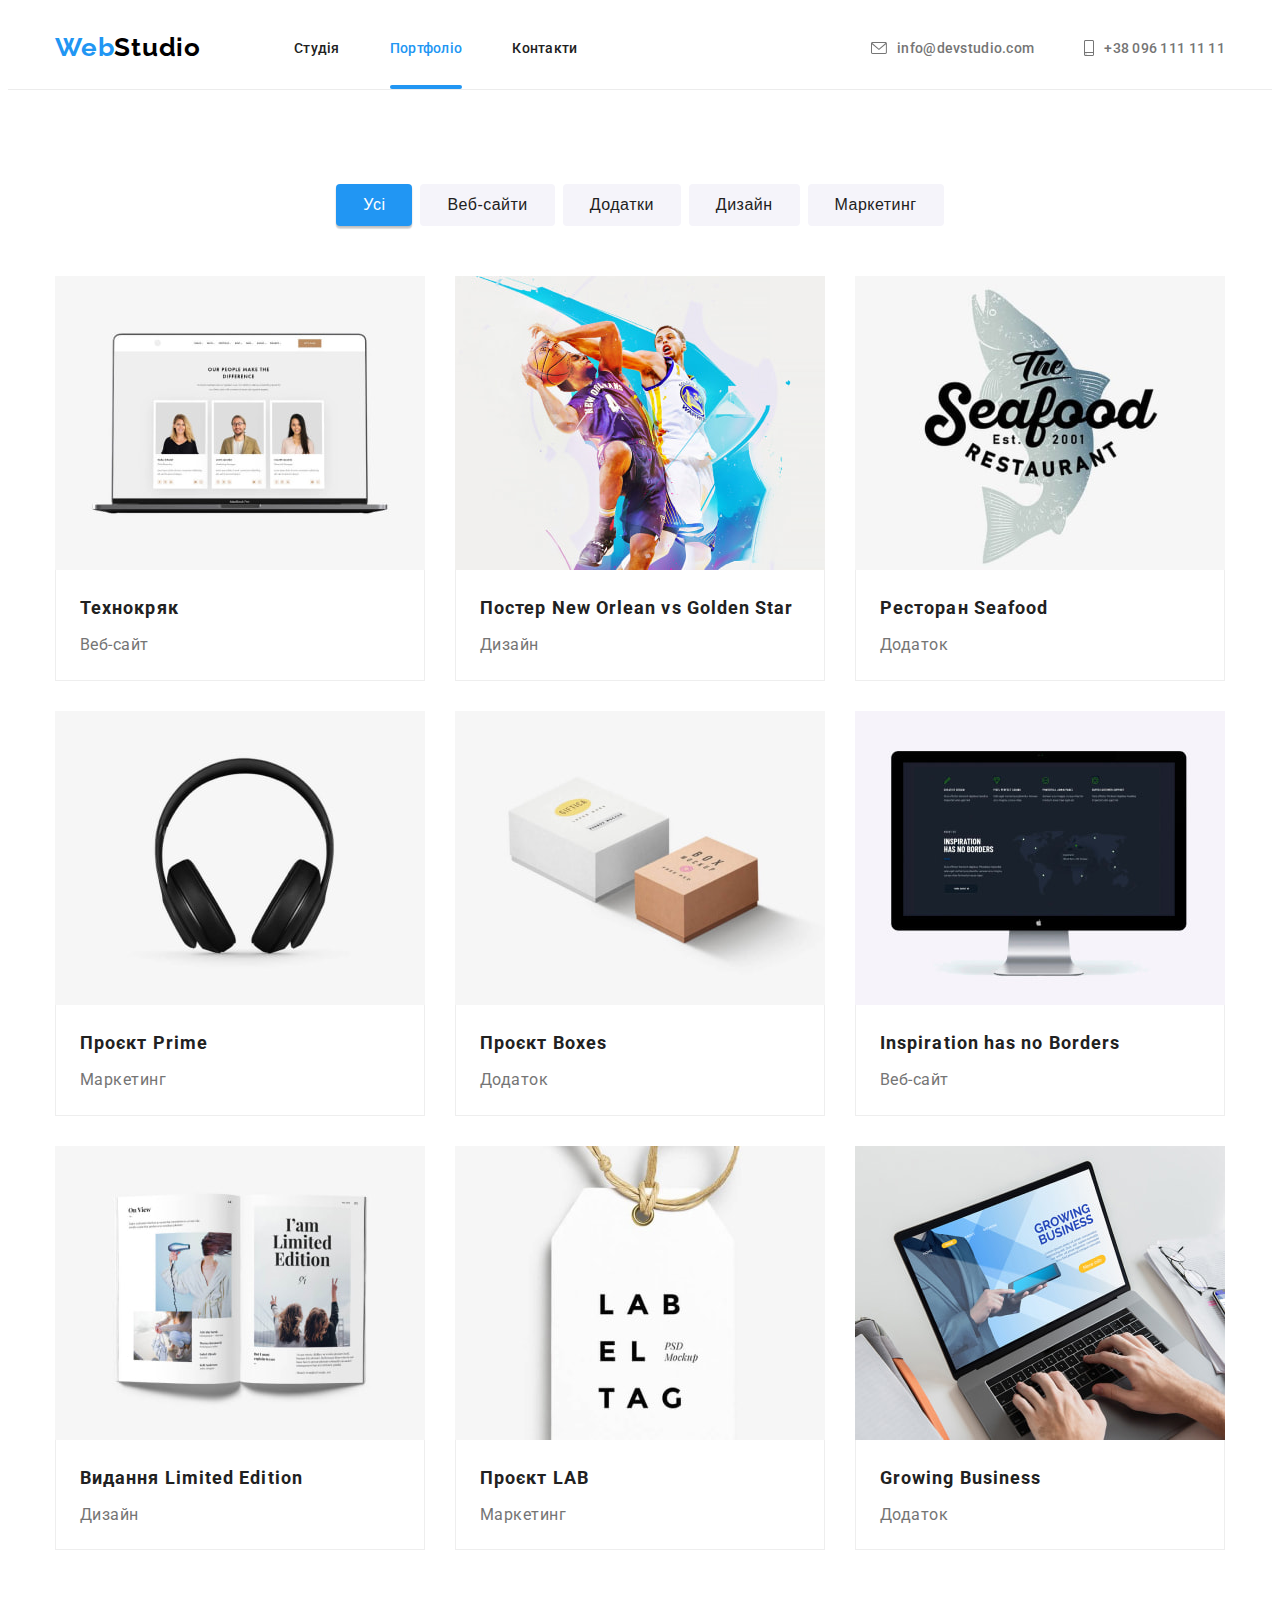
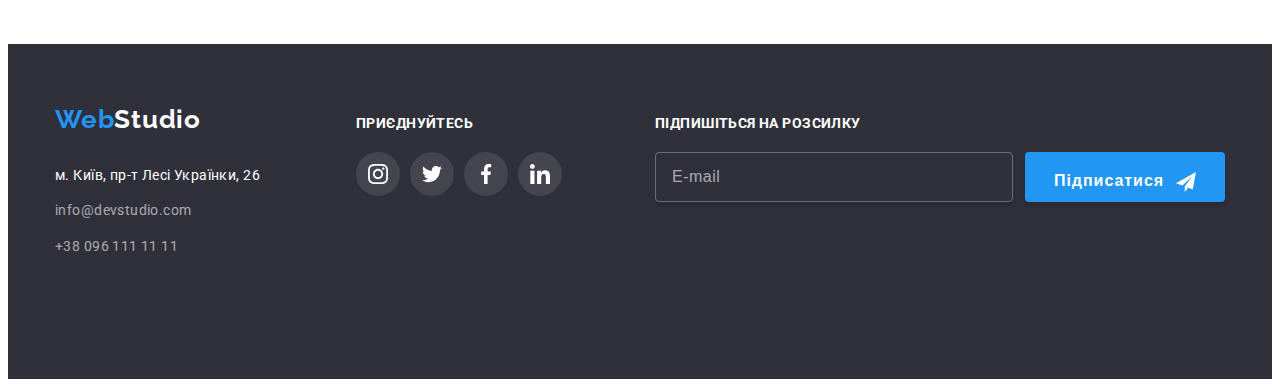
==== commit 358ef689: "corrected html pages and scss files" ====
--- a/portfolio.html
+++ b/portfolio.html
@@ -187,7 +187,7 @@
                     />
                     <!-- набір зображень для планшетів -->
                     <source
-                      media="(min-width: 768px)"
+                      media="(max-width: 1199px)"
                       srcset="
                         ./img/portfolio/portfolio-img-1-tb.jpg    1x,
                         ./img/portfolio/portfolio-img-1-tb@2x.jpg 2x
@@ -205,11 +205,11 @@
                     />
                     <!-- дефолтне зображення -->
                     <img
-                      class="team__image img"
+                      class="portfolio__image img"
                       src="./img/portfolio/portfolio-img-1-dt.jpg"
                       alt="Веб-сайт відкритий на ноутбуці"
-                      width="270"
-                      height="260"
+                      width="370"
+                      height="294"
                       loading="lazy"
                     />
                   </picture>
@@ -240,7 +240,7 @@
                     />
                     <!-- набір зображень для планшетів -->
                     <source
-                      media="(min-width: 768px)"
+                      media="(max-width: 1199px)"
                       srcset="
                         ./img/portfolio/portfolio-img-2-tb.jpg    1x,
                         ./img/portfolio/portfolio-img-2-tb@2x.jpg 2x
@@ -258,11 +258,11 @@
                     />
                     <!-- дефолтне зображення -->
                     <img
-                      class="team__image img"
+                      class="portfolio__image img"
                       src="./img/portfolio/portfolio-img-2-dt.jpg"
-                      alt="Два баскедболісти"
-                      width="270"
-                      height="260"
+                      alt="Веб-сайт відкритий на ноутбуці"
+                      width="370"
+                      height="294"
                       loading="lazy"
                     />
                   </picture>
@@ -295,7 +295,7 @@
                     />
                     <!-- набір зображень для планшетів -->
                     <source
-                      media="(min-width: 768px)"
+                      media="(max-width: 1199px)"
                       srcset="
                         ./img/portfolio/portfolio-img-3-tb.jpg    1x,
                         ./img/portfolio/portfolio-img-3-tb@2x.jpg 2x
@@ -313,11 +313,11 @@
                     />
                     <!-- дефолтне зображення -->
                     <img
-                      class="team__image img"
+                      class="portfolio__image img"
                       src="./img/portfolio/portfolio-img-3-dt.jpg"
-                      alt="Логотип рибного ресторану"
-                      width="270"
-                      height="260"
+                      alt="Веб-сайт відкритий на ноутбуці"
+                      width="370"
+                      height="294"
                       loading="lazy"
                     />
                   </picture>
@@ -348,7 +348,7 @@
                     />
                     <!-- набір зображень для планшетів -->
                     <source
-                      media="(min-width: 768px)"
+                      media="(max-width: 1199px)"
                       srcset="
                         ./img/portfolio/portfolio-img-4-tb.jpg    1x,
                         ./img/portfolio/portfolio-img-4-tb@2x.jpg 2x
@@ -366,11 +366,11 @@
                     />
                     <!-- дефолтне зображення -->
                     <img
-                      class="team__image img"
+                      class="portfolio__image img"
                       src="./img/portfolio/portfolio-img-4-dt.jpg"
-                      alt="Навушники"
-                      width="270"
-                      height="260"
+                      alt="Веб-сайт відкритий на ноутбуці"
+                      width="370"
+                      height="294"
                       loading="lazy"
                     />
                   </picture>
@@ -401,7 +401,7 @@
                     />
                     <!-- набір зображень для планшетів -->
                     <source
-                      media="(min-width: 768px)"
+                      media="(max-width: 1199px)"
                       srcset="
                         ./img/portfolio/portfolio-img-5-tb.jpg    1x,
                         ./img/portfolio/portfolio-img-5-tb@2x.jpg 2x
@@ -419,11 +419,11 @@
                     />
                     <!-- дефолтне зображення -->
                     <img
-                      class="team__image img"
+                      class="portfolio__image img"
                       src="./img/portfolio/portfolio-img-5-dt.jpg"
-                      alt="Дві коробки"
-                      width="270"
-                      height="260"
+                      alt="Веб-сайт відкритий на ноутбуці"
+                      width="370"
+                      height="294"
                       loading="lazy"
                     />
                   </picture>
@@ -454,7 +454,7 @@
                     />
                     <!-- набір зображень для планшетів -->
                     <source
-                      media="(min-width: 768px)"
+                      media="(max-width: 1199px)"
                       srcset="
                         ./img/portfolio/portfolio-img-6-tb.jpg    1x,
                         ./img/portfolio/portfolio-img-6-tb@2x.jpg 2x
@@ -472,11 +472,11 @@
                     />
                     <!-- дефолтне зображення -->
                     <img
-                      class="team__image img"
+                      class="portfolio__image img"
                       src="./img/portfolio/portfolio-img-6-dt.jpg"
-                      alt="Веб-сайт відкритий на моніторі"
-                      width="270"
-                      height="260"
+                      alt="Веб-сайт відкритий на ноутбуці"
+                      width="370"
+                      height="294"
                       loading="lazy"
                     />
                   </picture>
@@ -507,7 +507,7 @@
                     />
                     <!-- набір зображень для планшетів -->
                     <source
-                      media="(min-width: 768px)"
+                      media="(max-width: 1199px)"
                       srcset="
                         ./img/portfolio/portfolio-img-7-tb.jpg    1x,
                         ./img/portfolio/portfolio-img-7-tb@2x.jpg 2x
@@ -525,11 +525,11 @@
                     />
                     <!-- дефолтне зображення -->
                     <img
-                      class="team__image img"
+                      class="portfolio__image img"
                       src="./img/portfolio/portfolio-img-7-dt.jpg"
-                      alt="фото журналу"
-                      width="270"
-                      height="260"
+                      alt="Веб-сайт відкритий на ноутбуці"
+                      width="370"
+                      height="294"
                       loading="lazy"
                     />
                   </picture>
@@ -560,7 +560,7 @@
                     />
                     <!-- набір зображень для планшетів -->
                     <source
-                      media="(min-width: 768px)"
+                      media="(max-width: 1199px)"
                       srcset="
                         ./img/portfolio/portfolio-img-8-tb.jpg    1x,
                         ./img/portfolio/portfolio-img-8-tb@2x.jpg 2x
@@ -578,11 +578,11 @@
                     />
                     <!-- дефолтне зображення -->
                     <img
-                      class="team__image img"
+                      class="portfolio__image img"
                       src="./img/portfolio/portfolio-img-8-dt.jpg"
-                      alt="Лейбл товару"
-                      width="270"
-                      height="260"
+                      alt="Веб-сайт відкритий на ноутбуці"
+                      width="370"
+                      height="294"
                       loading="lazy"
                     />
                   </picture>
@@ -613,7 +613,7 @@
                     />
                     <!-- набір зображень для планшетів -->
                     <source
-                      media="(min-width: 768px)"
+                      media="(max-width: 1199px)"
                       srcset="
                         ./img/portfolio/portfolio-img-9-tb.jpg    1x,
                         ./img/portfolio/portfolio-img-9-tb@2x.jpg 2x
@@ -631,11 +631,11 @@
                     />
                     <!-- дефолтне зображення -->
                     <img
-                      class="team__image img"
+                      class="portfolio__image img"
                       src="./img/portfolio/portfolio-img-9-dt.jpg"
-                      alt="Веб-додаток відкритий на ноутбуці"
-                      width="270"
-                      height="260"
+                      alt="Веб-сайт відкритий на ноутбуці"
+                      width="370"
+                      height="294"
                       loading="lazy"
                     />
                   </picture>
--- a/css/main.min.css
+++ b/css/main.min.css
@@ -1 +1 @@
-:root{--background-color-1: #ffffff;--background-color-2: #f5f4fa;--background-color-3: #2f303a;--accent-color: #2196f3;--accent-color-2: #188ce8;--main-black-color: #212121;--text-color: #757575;--footer-link-color: rgba(255, 255, 255, 0.6);--border-color: #ececec;--border-second-color: #eeeeee;--background-color-4: #c4c4c4;--background-color-5: rgba(255, 255, 255, 0.1);--background-modal: rgba(0, 0, 0, 0.2);--modal-button: rgba(0, 0, 0, 0.1);--modal-icon-button: #000000;--gallary-background: rgba(47, 48, 58, 0.8);--team-icons-color: #afb1b8;--portfolio-overlay: rgba(33, 150, 243, 0.9);--card-gap: 30px;--grid-items: 4}.visually-hidden{position:absolute;width:1px;height:1px;margin:-1px;border:0;padding:0;white-space:nowrap;-webkit-clip-path:inset(100%);clip-path:inset(100%);clip:rect(0 0 0 0);overflow:hidden}*,*::before,*::after{-webkit-box-sizing:border-box;box-sizing:border-box}body{background-color:var(--background-color-1);font-family:"Roboto",sans-serif}.img{display:block;max-width:100%;height:auto}.grid{display:-webkit-box;display:-ms-flexbox;display:flex;-ms-flex-wrap:wrap;flex-wrap:wrap;gap:var(--card-gap)}.grid-item{-ms-flex-preferred-size:calc((100% - var(--card-gap)*(var(--grid-items) - 1))/var(--grid-items));flex-basis:calc((100% - var(--card-gap)*(var(--grid-items) - 1))/var(--grid-items))}.container{margin-left:auto;margin-right:auto;padding-left:15px;padding-right:15px}@media screen and (min-width: 480px)and (max-width: 767px){.container{max-width:480px}}@media screen and (min-width: 768px){.container{width:768px}}@media screen and (min-width: 1200px){.container{width:1200px}}.section{padding-top:60px;padding-bottom:60px}@media screen and (min-width: 1200px){.section{padding-top:94px;padding-bottom:94px}}.section-tittle{margin-bottom:30px;color:var(--main-black-color);text-align:center;font-size:28px;font-weight:700;line-height:1.2;letter-spacing:.84px}@media screen and (min-width: 1200px){.section-tittle{margin-bottom:50px;font-size:36px;letter-spacing:1.08px}}h1,h2,h3,h4,h5,h6,p{margin:0;padding:0}.list{list-style:none;margin:0;padding:0}.nav{display:-webkit-box;display:-ms-flexbox;display:flex;-webkit-box-align:center;-ms-flex-align:center;align-items:center}.nav-list{display:none}.page-header__menu.is-open .nav-list{display:block}@media screen and (min-width: 768px){.nav-list{display:-webkit-box;display:-ms-flexbox;display:flex;-webkit-box-align:center;-ms-flex-align:center;align-items:center;list-style:none}}.page-header__menu.is-open .nav-list{margin-bottom:306px}@media screen and (max-width: 450px){.page-header__menu.is-open .nav-list{margin-bottom:250px}}.nav__item{position:relative}.nav__item:not(:last-child){margin-right:50px}.page-header__menu.is-open .nav__item:not(:last-child){margin-right:0;margin-bottom:32px}.nav__link{display:block;padding-top:32px;padding-bottom:32px;color:var(--main-black-color);font-size:14px;font-weight:500;line-height:1.2;letter-spacing:.28px;text-decoration:none;-webkit-transition:color 250ms cubic-bezier(0.4, 0, 0.2, 1);transition:color 250ms cubic-bezier(0.4, 0, 0.2, 1)}.page-header__menu.is-open .nav__link{padding:0;font-size:40px;letter-spacing:.8px}.page-header__menu.is-open .nav__link:hover,.page-header__menu.is-open .nav__link:focus,.nav__link:hover,.nav__link:focus,.nav__link:active{color:var(--accent-color)}.nav__link--current{color:var(--accent-color)}.nav__link--current::after{content:"";position:absolute;bottom:0;left:0;display:block;width:100%;height:4px;border-radius:2px;background:var(--accent-color)}.page-header__menu.is-open .nav__link--current::after{content:"";display:none}.logo{padding-top:24px;padding-bottom:25px;color:var(--accent-color);font-family:"Raleway",sans-serif;text-decoration:none;font-size:24px;font-weight:700;line-height:1.2;letter-spacing:.72px}.logo--dark{color:#000}.logo--light{color:#fff}@media screen and (min-width: 1200px){.logo{font-size:26px;letter-spacing:.78px}}.contacts{display:none}.page-header__menu.is-open .contacts{display:-webkit-box;display:-ms-flexbox;display:flex;-webkit-box-orient:vertical;-webkit-box-direction:normal;-ms-flex-direction:column;flex-direction:column;margin-bottom:64px}@media screen and (min-width: 768px){.contacts{display:block;margin-left:auto}}@media screen and (min-width: 768px)and (max-width: 1200px){.contacts{padding-top:16px;padding-bottom:16px}}@media screen and (min-width: 1200px){.contacts{display:-webkit-box;display:-ms-flexbox;display:flex;-webkit-box-pack:center;-ms-flex-pack:center;justify-content:center;-webkit-box-align:center;-ms-flex-align:center;align-items:center}}.page-header__menu.is-open .contacts__item:last-child .contacts__link{margin-bottom:32px;font-size:34px;letter-spacing:.68px;color:var(--accent-color)}@media screen and (max-width: 380px){.page-header__menu.is-open .contacts__item:last-child .contacts__link{font-size:24px}}.page-header__menu.is-open .contacts__item:first-child .contacts__link{font-size:24px;letter-spacing:.48px}.page-header__menu.is-open .contacts__item:not(:last-child):not(:last-child){-webkit-box-ordinal-group:3;-ms-flex-order:2;order:2}@media screen and (min-width: 1200px){.contacts__item:not(:last-child){margin-right:50px}}.contacts__link{display:-webkit-box;display:-ms-flexbox;display:flex;-webkit-box-align:center;-ms-flex-align:center;align-items:center;padding-top:32px;padding-bottom:32px;color:var(--text-color);text-decoration:none;font-size:14px;font-weight:500;line-height:1.2;letter-spacing:.28px;-webkit-transition:color 250ms cubic-bezier(0.4, 0, 0.2, 1);transition:color 250ms cubic-bezier(0.4, 0, 0.2, 1)}.page-header__menu.is-open .contacts__link{padding:0}.contacts__link:hover,.contacts__link:focus{color:var(--accent-color)}@media screen and (min-width: 768px)and (max-width: 1200px){.contacts__link{padding-top:5px;padding-bottom:5px}}.contacts__icon{margin-right:10px;fill:currentColor}.page-header__menu.is-open .contacts__icon{display:none}.backdrop{position:fixed;width:100vw;height:100vh;top:0;left:0;z-index:100;opacity:1;display:-webkit-box;display:-ms-flexbox;display:flex;-webkit-box-pack:center;-ms-flex-pack:center;justify-content:center;-webkit-box-align:center;-ms-flex-align:center;align-items:center;background-color:var(--background-modal);-webkit-transition:opacity 250ms cubic-bezier(0.4, 0, 0.2, 1);transition:opacity 250ms cubic-bezier(0.4, 0, 0.2, 1)}.js-is-hidden{visibility:hidden;opacity:0;pointer-events:none}.modal{position:absolute;top:50%;left:50%;-webkit-transform:translate(-50%, -50%) scale(1);transform:translate(-50%, -50%) scale(1);margin-right:auto;margin-left:auto;border-radius:4px;background:var(--background-color-1);-webkit-box-shadow:0px 2px 1px 0px rgba(0,0,0,.2),0px 1px 1px 0px rgba(0,0,0,.14),0px 1px 3px 0px rgba(0,0,0,.12);box-shadow:0px 2px 1px 0px rgba(0,0,0,.2),0px 1px 1px 0px rgba(0,0,0,.14),0px 1px 3px 0px rgba(0,0,0,.12);-webkit-transition:-webkit-transform 250ms cubic-bezier(0.4, 0, 0.2, 1);transition:-webkit-transform 250ms cubic-bezier(0.4, 0, 0.2, 1);transition:transform 250ms cubic-bezier(0.4, 0, 0.2, 1);transition:transform 250ms cubic-bezier(0.4, 0, 0.2, 1), -webkit-transform 250ms cubic-bezier(0.4, 0, 0.2, 1)}@media screen and (max-width: 450px){.modal{max-width:373px;max-height:609px}}@media screen and (max-width: 1199px){.modal{width:450px;height:609px}}@media screen and (min-width: 1200px){.modal{width:528px;height:581px}}.backdrop.is-hidden .modal{-webkit-transform:translate(-50%, -50%) scale(0.2);transform:translate(-50%, -50%) scale(0.2)}.modal__button{position:absolute;top:8px;right:8px;display:-webkit-box;display:-ms-flexbox;display:flex;-webkit-box-pack:center;-ms-flex-pack:center;justify-content:center;width:30px;height:30px;-webkit-box-align:center;-ms-flex-align:center;align-items:center;border-radius:50%;cursor:pointer;border:1px solid var(--modal-button);background-color:var(--background-color-1);color:var(--modal-icon-button);-webkit-transition:color 250ms cubic-bezier(0.4, 0, 0.2, 1);transition:color 250ms cubic-bezier(0.4, 0, 0.2, 1)}.modal__button:hover,.modal__button:focus{color:var(--accent-color)}.modal__icon{fill:currentColor}.form{padding-top:40px;padding-right:40px;padding-bottom:40px;padding-left:40px}.form__title{display:block;margin-bottom:12px;color:var(--main-black-color);text-align:center;font-size:20px;font-weight:700;line-height:1.2;letter-spacing:.6px}@media screen and (max-width: 1199px){.form__title{line-height:1.5}}@media screen and (min-width: 1200px){.form__title{line-height:1.2}}.form__item{position:relative;display:-webkit-box;display:-ms-flexbox;display:flex;-webkit-box-orient:vertical;-webkit-box-direction:normal;-ms-flex-direction:column;flex-direction:column;-webkit-box-align:start;-ms-flex-align:start;align-items:start;margin-bottom:10px}.form__label{color:var(--text-color);font-size:12px;line-height:1.2;letter-spacing:.12px}.form__label:not(:last-child){margin-bottom:4px}.form__image{position:absolute;bottom:11px;left:12px;-webkit-transition:fill 250ms cubic-bezier(0.4, 0, 0.2, 1);transition:fill 250ms cubic-bezier(0.4, 0, 0.2, 1)}.form__input:focus+.form__image{fill:var(--accent-color)}.form__input{width:100%;height:40px;padding-top:11px;padding-right:12px;padding-bottom:11px;padding-left:42px;border-radius:4px;border:1px solid rgba(33,33,33,.2);cursor:pointer;-webkit-transition:border 250ms cubic-bezier(0.4, 0, 0.2, 1);transition:border 250ms cubic-bezier(0.4, 0, 0.2, 1)}.form__input:focus{border:1px solid var(--accent-color);outline:rgba(0,0,0,0)}.form__text-block{margin-bottom:20px}.form__textarea{width:100%;height:120px;padding-top:12px;padding-right:16px;padding-bottom:12px;padding-left:16px;resize:none;cursor:pointer;border-radius:4px;border:1px solid rgba(33,33,33,.2);-webkit-transition:border 250ms cubic-bezier(0.4, 0, 0.2, 1);transition:border 250ms cubic-bezier(0.4, 0, 0.2, 1)}.form__textarea::-webkit-input-placeholder{color:rgba(117,117,117,.5);font-size:12px;line-height:1.2;letter-spacing:.12px}.form__textarea::-moz-placeholder{color:rgba(117,117,117,.5);font-size:12px;line-height:1.2;letter-spacing:.12px}.form__textarea:-ms-input-placeholder{color:rgba(117,117,117,.5);font-size:12px;line-height:1.2;letter-spacing:.12px}.form__textarea::-ms-input-placeholder{color:rgba(117,117,117,.5);font-size:12px;line-height:1.2;letter-spacing:.12px}.form__textarea::placeholder{color:rgba(117,117,117,.5);font-size:12px;line-height:1.2;letter-spacing:.12px}.form__textarea:focus{border:1px solid var(--accent-color);outline:rgba(0,0,0,0)}.form__policy{display:-webkit-box;display:-ms-flexbox;display:flex;-webkit-box-align:center;-ms-flex-align:center;align-items:center;padding-left:12px;margin-bottom:30px}.form__checkbox{display:-webkit-box;display:-ms-flexbox;display:flex;-webkit-box-pack:center;-ms-flex-pack:center;justify-content:center;-webkit-box-align:center;-ms-flex-align:center;align-items:center;width:16px;height:15px;background-color:var(--accent-color);border:2px solid var(--accent-color);border-radius:4px;-webkit-transition:background-color 250ms cubic-bezier(0.4, 0, 0.2, 1),border 250ms cubic-bezier(0.4, 0, 0.2, 1);transition:background-color 250ms cubic-bezier(0.4, 0, 0.2, 1),border 250ms cubic-bezier(0.4, 0, 0.2, 1)}.form__policy-input:checked~.form__checkbox{border:2px solid var(--main-black-color);background:var(--background-color-1)}.form__policy-input:focus~.form__checkbox{border:2px solid var(--accent-color)}.form__policy-image{fill:var(--background-color-1)}.form__checkbox-label{margin-left:8px;font-size:14px;line-height:1.71;letter-spacing:.42px}@media screen and (max-width: 450px){.form__checkbox-label{font-size:9px}}@media screen and (min-width: 451px)and (max-width: 1199px){.form__checkbox-label{font-size:12px}}.form__link{margin-left:5px;color:var(--accent-color);line-height:1.71;letter-spacing:.42px;text-decoration-line:underline}.form__button{display:block;width:200px;height:50px;margin-right:auto;margin-left:auto;border-color:rgba(0,0,0,0);border-radius:4px;background-color:var(--accent-color);-webkit-box-shadow:0px 4px 4px 0px rgba(0,0,0,.15);box-shadow:0px 4px 4px 0px rgba(0,0,0,.15);cursor:pointer;color:var(--background-color-1);text-align:center;font-size:16px;font-weight:700;line-height:1.87;letter-spacing:.96px;-webkit-transition:background-color 250ms cubic-bezier(0.4, 0, 0.2, 1);transition:background-color 250ms cubic-bezier(0.4, 0, 0.2, 1)}.form__button:hover,.form__button:focus{background-color:var(--accent-color-2)}.socials-list{display:-webkit-box;display:-ms-flexbox;display:flex;-webkit-box-pack:center;-ms-flex-pack:center;justify-content:center}.socials__item:not(:last-child){margin-right:10px}.socials__link{display:-webkit-box;display:-ms-flexbox;display:flex;-webkit-box-pack:center;-ms-flex-pack:center;justify-content:center;-webkit-box-align:center;-ms-flex-align:center;align-items:center;width:44px;height:44px;border-radius:50%;background-color:var(--background-color-5);-webkit-transition:background-color 250ms cubic-bezier(0.4, 0, 0.2, 1);transition:background-color 250ms cubic-bezier(0.4, 0, 0.2, 1)}.socials__link:hover,.socials__link:focus{background-color:var(--accent-color)}.socials__icon{fill:var(--background-color-1)}.socials__icon--gray{fill:var(--team-icons-color);-webkit-transition:fill 250ms cubic-bezier(0.4, 0, 0.2, 1);transition:fill 250ms cubic-bezier(0.4, 0, 0.2, 1)}.team__link:hover .socials__icon--gray,.team__link:focus .socials__icon--gray{fill:var(--background-color-1)}.portfolio__list{display:-webkit-box;display:-ms-flexbox;display:flex;-webkit-box-pack:center;-ms-flex-pack:center;justify-content:center;-ms-flex-wrap:wrap;flex-wrap:wrap;margin-bottom:50px}@media screen and (max-width: 479px){.portfolio__list{max-width:320px;height:150px;-webkit-box-pack:start;-ms-flex-pack:start;justify-content:start;-ms-flex-line-pack:justify;align-content:space-between;margin-bottom:40px}}@media screen and (min-width: 480px)and (max-width: 767px){.portfolio__list{min-width:320px;height:91px;-webkit-box-pack:start;-ms-flex-pack:start;justify-content:start;-ms-flex-line-pack:justify;align-content:space-between;margin-bottom:40px}}@media screen and (min-width: 768px)and (max-width: 1199px){.portfolio__list{margin-bottom:30px}}.portfolio__item:not(:last-child){margin-right:8px}.btn{padding-top:6px;padding-right:25px;padding-bottom:6px;padding-left:25px;border-radius:4px;border-color:rgba(0,0,0,0);color:var(--main-black-color);background-color:var(--background-color-2);font-size:16px;font-weight:500;line-height:1.62;letter-spacing:.48px;cursor:pointer;-webkit-transition:color 250ms cubic-bezier(0.4, 0, 0.2, 1),background-color 250ms cubic-bezier(0.4, 0, 0.2, 1),-webkit-box-shadow 250ms cubic-bezier(0.4, 0, 0.2, 1);transition:color 250ms cubic-bezier(0.4, 0, 0.2, 1),background-color 250ms cubic-bezier(0.4, 0, 0.2, 1),-webkit-box-shadow 250ms cubic-bezier(0.4, 0, 0.2, 1);transition:color 250ms cubic-bezier(0.4, 0, 0.2, 1),background-color 250ms cubic-bezier(0.4, 0, 0.2, 1),box-shadow 250ms cubic-bezier(0.4, 0, 0.2, 1);transition:color 250ms cubic-bezier(0.4, 0, 0.2, 1),background-color 250ms cubic-bezier(0.4, 0, 0.2, 1),box-shadow 250ms cubic-bezier(0.4, 0, 0.2, 1),-webkit-box-shadow 250ms cubic-bezier(0.4, 0, 0.2, 1)}.btn--active{color:var(--background-color-1);background-color:var(--accent-color);-webkit-box-shadow:0px 2px 2px 0px rgba(0,0,0,.12),0px 1px 2px 0px rgba(0,0,0,.08),0px 3px 1px 0px rgba(0,0,0,.1);box-shadow:0px 2px 2px 0px rgba(0,0,0,.12),0px 1px 2px 0px rgba(0,0,0,.08),0px 3px 1px 0px rgba(0,0,0,.1)}.btn:hover,.btn:focus{color:var(--background-color-1);background-color:var(--accent-color);-webkit-box-shadow:0px 2px 2px 0px rgba(0,0,0,.12),0px 1px 2px 0px rgba(0,0,0,.08),0px 3px 1px 0px rgba(0,0,0,.1);box-shadow:0px 2px 2px 0px rgba(0,0,0,.12),0px 1px 2px 0px rgba(0,0,0,.08),0px 3px 1px 0px rgba(0,0,0,.1)}.page-header{border-bottom:1px solid var(--border-color);position:relative}.page-header__logo{display:block}.page-header__button{display:-webkit-box;display:-ms-flexbox;display:flex;-webkit-box-pack:center;-ms-flex-pack:center;justify-content:center;-webkit-box-align:center;-ms-flex-align:center;align-items:center;margin-left:auto;width:40px;height:40px;margin-left:auto;padding:0;border:none;background-color:rgba(0,0,0,0)}.page-header__button--close{display:none}.page-header__menu.is-open .page-header__button--close{display:block;position:absolute;top:10px;right:15px}@media screen and (min-width: 768px){.page-header__button{display:none}}.page-header__icon{fill:var(--main-black-color);-webkit-transition:fill 250ms cubic-bezier(0.4, 0, 0.2, 1);transition:fill 250ms cubic-bezier(0.4, 0, 0.2, 1)}.page-header__button:hover .page-header__icon,.page-header__button:focus .page-header__icon{fill:var(--accent-color)}.page-header__container{display:-webkit-box;display:-ms-flexbox;display:flex;-webkit-box-align:center;-ms-flex-align:center;align-items:center}@media screen and (min-width: 480px)and (max-width: 767px){.page-header__container{width:480px}}@media screen and (min-width: 768px){.page-header__container{width:768px}}@media screen and (min-width: 1200px){.page-header__container{width:1200px;display:-webkit-box;display:-ms-flexbox;display:flex;-webkit-box-align:center;-ms-flex-align:center;align-items:center}}@media screen and (min-width: 768px){.page-header__menu{display:-webkit-box;display:-ms-flexbox;display:flex;margin-left:93px;width:100%}}.header-social__list{display:none}.page-header__menu.is-open .header-social__list{display:-webkit-box;display:-ms-flexbox;display:flex;-webkit-box-align:center;-ms-flex-align:center;align-items:center}@media screen and (max-width: 350px){.page-header__menu.is-open .header-social__list{-ms-flex-wrap:wrap;flex-wrap:wrap}}.header-social__link{display:-webkit-box;display:-ms-flexbox;display:flex;-webkit-box-align:center;-ms-flex-align:center;align-items:center;color:#2196f3;font-size:18px;font-style:normal;font-weight:500;line-height:1.22;letter-spacing:.36px;text-decoration:none}@media screen and (max-width: 450px){.header-social__link{font-size:14px}}.header-social__separator{display:block;font-size:22px;margin-left:10px;margin-right:10px;color:rgba(33,33,33,.2)}.is-open{position:absolute;top:0;left:0;z-index:90;width:100%;height:796px;padding-top:48px;padding-bottom:48px;padding-left:40px;background-color:var(--background-color-1)}@media screen and (max-width: 767px){.is-open{max-width:767px}}.hero{padding-top:200px;padding-bottom:200px;background-color:var(--background-color-4);background-image:-webkit-gradient(linear, left top, right top, from(rgba(47, 48, 58, 0.4)), to(rgba(47, 48, 58, 0.4))),url(../img/icons/hero/background-hero-mb.jpg);background-image:linear-gradient(to right, rgba(47, 48, 58, 0.4), rgba(47, 48, 58, 0.4)),url(../img/icons/hero/background-hero-mb.jpg);background-position:center;background-repeat:no-repeat;background-size:cover;text-align:center}@media(min-device-pixel-ratio: 2),(-webkit-min-device-pixel-ratio: 2),(min-resolution: 192dpi),(min-resolution: 2dppx){.hero{background-image:-webkit-gradient(linear, left top, right top, from(rgba(47, 48, 58, 0.4)), to(rgba(47, 48, 58, 0.4))),url(../img/icons/hero/background-hero-mb@2x.jpg);background-image:linear-gradient(to right, rgba(47, 48, 58, 0.4), rgba(47, 48, 58, 0.4)),url(../img/icons/hero/background-hero-mb@2x.jpg)}}@media screen and (min-width: 768px){.hero{background-image:-webkit-gradient(linear, left top, right top, from(rgba(47, 48, 58, 0.4)), to(rgba(47, 48, 58, 0.4))),url(../img/icons/hero/background-hero-tb.jpg);background-image:linear-gradient(to right, rgba(47, 48, 58, 0.4), rgba(47, 48, 58, 0.4)),url(../img/icons/hero/background-hero-tb.jpg)}}@media screen and (min-width: 768px)and (min-device-pixel-ratio: 2),screen and (min-width: 768px)and (-webkit-min-device-pixel-ratio: 2),screen and (min-width: 768px)and (min-resolution: 192dpi),screen and (min-width: 768px)and (min-resolution: 2dppx){.hero{background-image:-webkit-gradient(linear, left top, right top, from(rgba(47, 48, 58, 0.4)), to(rgba(47, 48, 58, 0.4))),url(../img/icons/hero/background-hero-tb@2x.jpg);background-image:linear-gradient(to right, rgba(47, 48, 58, 0.4), rgba(47, 48, 58, 0.4)),url(../img/icons/hero/background-hero-tb@2x.jpg)}}@media screen and (min-width: 1200px){.hero{background-image:-webkit-gradient(linear, left top, right top, from(rgba(47, 48, 58, 0.4)), to(rgba(47, 48, 58, 0.4))),url(../img/icons/hero/background-hero-dt.jpg);background-image:linear-gradient(to right, rgba(47, 48, 58, 0.4), rgba(47, 48, 58, 0.4)),url(../img/icons/hero/background-hero-dt.jpg)}}@media screen and (min-width: 1200px)and (min-device-pixel-ratio: 2),screen and (min-width: 1200px)and (-webkit-min-device-pixel-ratio: 2),screen and (min-width: 1200px)and (min-resolution: 192dpi),screen and (min-width: 1200px)and (min-resolution: 2dppx){.hero{background-image:-webkit-gradient(linear, left top, right top, from(rgba(47, 48, 58, 0.4)), to(rgba(47, 48, 58, 0.4))),url(../img/icons/hero/background-hero-dt@2x.jpg);background-image:linear-gradient(to right, rgba(47, 48, 58, 0.4), rgba(47, 48, 58, 0.4)),url(../img/icons/hero/background-hero-dt@2x.jpg)}}.tittle{width:360px;margin-right:auto;margin-left:auto;color:var(--background-color-1);margin-bottom:30px;font-size:26px;font-weight:900;line-height:1.61;letter-spacing:1.56px;text-transform:uppercase}@media screen and (max-width: 375px){.tittle{max-width:200px}}@media screen and (min-width: 376px)and (max-width: 480px){.tittle{max-width:360px}}@media screen and (min-width: 1200px){.tittle{width:696px;font-size:44px;line-height:1.36;letter-spacing:2.64px}}.button{display:block;margin-right:auto;margin-left:auto;color:var(--background-color-1);background-color:var(--accent-color);min-width:200px;padding-top:10px;padding-right:24px;padding-bottom:10px;padding-left:24px;border:1px solid rgba(0,0,0,0);border-radius:4px;-webkit-box-shadow:0px 4px 4px 0px rgba(0,0,0,.15);box-shadow:0px 4px 4px 0px rgba(0,0,0,.15);font-size:16px;font-weight:700;line-height:1.9;letter-spacing:.96px;cursor:pointer}@media screen and (min-width: 1200px){.benefits{padding-bottom:0}}@media screen and (min-width: 768px){.benefits__list{display:-webkit-box;display:-ms-flexbox;display:flex;-ms-flex-wrap:wrap;flex-wrap:wrap;margin:-15px}}@media screen and (max-width: 767px){.benefits__item{margin-bottom:30px;max-width:450px}.benefits__item:last-child{margin-bottom:0}}@media screen and (min-width: 768px){.benefits__item{width:354px;margin:15px}}@media screen and (min-width: 1200px){.benefits__item{max-width:270px;margin-right:15px}.benefits__item:last-child{margin-right:0}}.benefits__block{display:-webkit-box;display:-ms-flexbox;display:flex;-webkit-box-pack:center;-ms-flex-pack:center;justify-content:center;-webkit-box-align:center;-ms-flex-align:center;align-items:center;max-width:450px;height:120px;margin-bottom:30px;border-radius:4px;background-color:var(--background-color-2)}@media screen and (min-width: 1200px){.benefits__block{min-width:270px}}.benefits__subtittle{color:var(--main-black-color);font-size:14px;font-weight:700;line-height:1.2;letter-spacing:.42px;text-transform:uppercase;margin-bottom:10px;padding-bottom:0}@media screen and (max-width: 767px){.benefits__subtittle{text-align:center}}.benefits__text{color:var(--text-color);font-size:14px;line-height:1.7;letter-spacing:.42px}.gallery{display:none}@media screen and (min-width: 1200px){.gallery{display:block}}.gallery__list{display:-webkit-box;display:-ms-flexbox;display:flex;-ms-flex-wrap:wrap;flex-wrap:wrap;gap:30px}.gallery__item{position:relative;z-index:1;--grid-items: 3}.gallery__text{position:absolute;bottom:0;left:0;z-index:1;width:100%;min-height:70px;display:-webkit-inline-box;display:-ms-inline-flexbox;display:inline-flex;-webkit-box-pack:center;-ms-flex-pack:center;justify-content:center;-webkit-box-align:center;-ms-flex-align:center;align-items:center;background-color:var(--gallary-background);color:var(--background-color-1);font-weight:700;line-height:1.2;letter-spacing:.42px;text-transform:uppercase;text-align:center}.team{background-color:var(--background-color-2)}@media screen and (max-width: 767px){.team__list{display:-webkit-box;display:-ms-flexbox;display:flex;-webkit-box-pack:center;-ms-flex-pack:center;justify-content:center;height:auto}}@media screen and (max-width: 1199px){.team__image{width:100%}}.team__item{border-bottom-right-radius:4px;border-bottom-left-radius:4px;-webkit-box-shadow:0px 2px 1px 0px rgba(0,0,0,.2),0px 1px 1px 0px rgba(0,0,0,.14),0px 1px 3px 0px rgba(0,0,0,.12);box-shadow:0px 2px 1px 0px rgba(0,0,0,.2),0px 1px 1px 0px rgba(0,0,0,.14),0px 1px 3px 0px rgba(0,0,0,.12);text-align:center}@media screen and (min-width: 480px)and (max-width: 767px){.team__item{min-width:450px}}@media screen and (min-width: 768px)and (max-width: 1199px){.team__item{min-width:354px}}.team__conteiner{padding-top:30px;padding-bottom:24px;padding-right:32px;padding-left:32px;background-color:var(--background-color-1)}@media screen and (min-width: 1200px){.team__conteiner{padding-bottom:30px}}.team__subtittle{color:var(--main-black-color);font-size:16px;font-weight:500;line-height:1.2;letter-spacing:.48px;margin-bottom:10px}.team__text{margin-bottom:16px;color:var(--text-color);font-size:16px;line-height:1.2;letter-spacing:.48px}.clients__list{display:-webkit-box;display:-ms-flexbox;display:flex;-webkit-box-pack:center;-ms-flex-pack:center;justify-content:center;-webkit-box-align:center;-ms-flex-align:center;align-items:center;-ms-flex-wrap:wrap;flex-wrap:wrap;margin:-15px}.clients__item{max-width:calc(50% - 30px);margin:15px}@media screen and (max-width: 480px){.clients__item{max-width:210px}}.clients__link{display:-webkit-box;display:-ms-flexbox;display:flex;-webkit-box-pack:center;-ms-flex-pack:center;justify-content:center;-webkit-box-align:center;-ms-flex-align:center;align-items:center;height:92px;border-radius:4px;border:1px solid var(--team-icons-color);color:var(--team-icons-color);-webkit-transition:color 250ms cubic-bezier(0.4, 0, 0.2, 1),border-color 250ms cubic-bezier(0.4, 0, 0.2, 1);transition:color 250ms cubic-bezier(0.4, 0, 0.2, 1),border-color 250ms cubic-bezier(0.4, 0, 0.2, 1)}.clients__link:hover,.clients__link:focus{color:var(--accent-color);border-color:var(--accent-color)}@media screen and (max-width: 767px){.clients__link{width:210px}}@media screen and (min-width: 768px)and (max-width: 1199px){.clients__link{width:226px}}@media screen and (min-width: 1200px){.clients__link{width:170px}}.clients__icon{fill:currentColor}.page-footer{background-color:var(--background-color-3);padding-top:60px;padding-bottom:60px}@media screen and (max-width: 767px){.page-footer{text-align:center}}.page-footer__container{display:block}@media screen and (min-width: 768px){.page-footer__container{display:-webkit-box;display:-ms-flexbox;display:flex;-webkit-box-align:baseline;-ms-flex-align:baseline;align-items:baseline;-ms-flex-wrap:wrap;flex-wrap:wrap}}@media screen and (min-width: 768px)and (max-width: 1199px){.page-footer__container{-ms-flex-pack:distribute;justify-content:space-around}}@media screen and (max-width: 1199px){.page-footer__logo{display:inline-block;margin-bottom:28px;padding:0}}.address-container{margin-bottom:60px}@media screen and (max-width: 1199px){.address-container{text-align:center}}@media screen and (min-width: 1200px){.address-container{margin-right:70px;width:231px}}.address__text{display:inline-block;margin-bottom:12px;color:var(--background-color-1);font-size:14px;font-style:normal;line-height:1.7;letter-spacing:.42px}.address__item:first-child{margin-bottom:12px}.address__link{display:inline-block;color:var(--footer-link-color);font-size:14px;font-style:normal;line-height:1.7;letter-spacing:.42px;text-decoration:none;-webkit-transition:color 250ms cubic-bezier(0.4, 0, 0.2, 1);transition:color 250ms cubic-bezier(0.4, 0, 0.2, 1)}.address__link:hover,.address__link:focus{color:var(--background-color-1)}@media screen and (max-width: 767px){.page-footer__socials{margin-bottom:60px}}@media screen and (min-width: 1200px){.page-footer__socials{margin-right:93px}}@media screen and (max-width: 767px){.page-footer__list{-webkit-box-pack:center;-ms-flex-pack:center;justify-content:center}}.page-footer__text{margin-bottom:20px;color:var(--background-color-1);font-size:14px;font-weight:700;line-height:1.2;letter-spacing:.42px;text-transform:uppercase}@media screen and (max-width: 767px){.page-footer__text{text-align:center}}@media screen and (max-width: 1199px){.subscription .page-footer__text{text-align:center}}@media screen and (min-width: 1200px){.subscription__container{display:-webkit-box;display:-ms-flexbox;display:flex}}.subscription__input{width:358px;height:50px;padding-top:15px;padding-right:16px;padding-bottom:15px;padding-left:16px;margin-right:12px;border-radius:4px;border:1px solid rgba(255,255,255,.3);background:rgba(33,150,243,0);-webkit-box-shadow:0px 4px 4px 0px rgba(0,0,0,.15);box-shadow:0px 4px 4px 0px rgba(0,0,0,.15);color:var(--background-color-1)}.subscription__input::-webkit-input-placeholder{color:var(--footer-link-color);font-size:16px;line-height:1.25;letter-spacing:.48px}.subscription__input::-moz-placeholder{color:var(--footer-link-color);font-size:16px;line-height:1.25;letter-spacing:.48px}.subscription__input:-ms-input-placeholder{color:var(--footer-link-color);font-size:16px;line-height:1.25;letter-spacing:.48px}.subscription__input::-ms-input-placeholder{color:var(--footer-link-color);font-size:16px;line-height:1.25;letter-spacing:.48px}.subscription__input::placeholder{color:var(--footer-link-color);font-size:16px;line-height:1.25;letter-spacing:.48px}@media screen and (max-width: 350px){.subscription__input{max-width:290px}}@media screen and (min-width: 350px)and (max-width: 450px){.subscription__input{max-width:320px}}@media screen and (max-width: 1199px){.subscription__input{margin-right:0;margin-bottom:20px}}.subscription__button{display:-webkit-box;display:-ms-flexbox;display:flex;padding-top:13px;padding-right:28px;padding-bottom:13px;padding-left:28px;width:200px;height:50px}.button__text{margin-right:12px}.button__img{fill:var(--background-color-1)}@media screen and (max-width: 767px){.portfolio__items{-webkit-box-pack:center;-ms-flex-pack:center;justify-content:center;-webkit-box-align:center;-ms-flex-align:center;align-items:center}}.portfolio__card{--grid-items: 9;min-width:370px}@media screen and (max-width: 479px){.portfolio__card{min-width:350px}}@media screen and (min-width: 480px)and (max-width: 767px){.portfolio__card{min-width:450px}}@media screen and (min-width: 768px)and (max-width: 1199px){.portfolio__card{min-width:354px}}.portfolio__link{display:block;text-decoration:none;-webkit-transition:-webkit-box-shadow 250ms cubic-bezier(0.4, 0, 0.2, 1);transition:-webkit-box-shadow 250ms cubic-bezier(0.4, 0, 0.2, 1);transition:box-shadow 250ms cubic-bezier(0.4, 0, 0.2, 1);transition:box-shadow 250ms cubic-bezier(0.4, 0, 0.2, 1), -webkit-box-shadow 250ms cubic-bezier(0.4, 0, 0.2, 1)}.portfolio__link:hover,.portfolio__link:focus{-webkit-box-shadow:1px 4px 6px 0px rgba(0,0,0,.16),0px 4px 4px 0px rgba(0,0,0,.06),0px 1px 1px 0px rgba(0,0,0,.12);box-shadow:1px 4px 6px 0px rgba(0,0,0,.16),0px 4px 4px 0px rgba(0,0,0,.06),0px 1px 1px 0px rgba(0,0,0,.12)}.portfolio__overlay{position:relative;overflow:hidden}.portfolio__overlay-text{position:absolute;top:0;left:0;-webkit-transform:translateY(100%);transform:translateY(100%);padding-top:63px;padding-right:24px;padding-bottom:64px;padding-left:24px;background-color:var(--portfolio-overlay);color:var(--background-color-1);font-size:18px;line-height:1.55;letter-spacing:.54px;-webkit-transition:background-color 250ms cubic-bezier(0.4, 0, 0.2, 1),-webkit-transform 250ms cubic-bezier(0.4, 0, 0.2, 1);transition:background-color 250ms cubic-bezier(0.4, 0, 0.2, 1),-webkit-transform 250ms cubic-bezier(0.4, 0, 0.2, 1);transition:transform 250ms cubic-bezier(0.4, 0, 0.2, 1),background-color 250ms cubic-bezier(0.4, 0, 0.2, 1);transition:transform 250ms cubic-bezier(0.4, 0, 0.2, 1),background-color 250ms cubic-bezier(0.4, 0, 0.2, 1),-webkit-transform 250ms cubic-bezier(0.4, 0, 0.2, 1)}@media screen and (max-width: 767px){.portfolio__overlay-text{width:100%;height:100%}}.portfolio__link:hover .portfolio__overlay-text,.portfolio__link:focus .portfolio__overlay-text{-webkit-transform:translateY(0);transform:translateY(0)}@media screen and (max-width: 1199px){.portfolio__image{width:100%}}.portfolio__container{padding-top:20px;padding-right:24px;padding-bottom:20px;padding-left:24px;border-right:1px solid var(--border-second-color);border-bottom:1px solid var(--border-second-color);border-left:1px solid var(--border-second-color)}.portfolio__label{margin-bottom:4px;color:var(--main-black-color);font-size:18px;font-weight:700;line-height:2;letter-spacing:1.08px}.portfolio__text{color:var(--text-color);font-size:16px;line-height:1.87;letter-spacing:.48px}/*# sourceMappingURL=main.min.css.map */+:root{--background-color-1: #ffffff;--background-color-2: #f5f4fa;--background-color-3: #2f303a;--accent-color: #2196f3;--accent-color-2: #188ce8;--main-black-color: #212121;--text-color: #757575;--footer-link-color: rgba(255, 255, 255, 0.6);--border-color: #ececec;--border-second-color: #eeeeee;--background-color-4: #c4c4c4;--background-color-5: rgba(255, 255, 255, 0.1);--background-modal: rgba(0, 0, 0, 0.2);--modal-button: rgba(0, 0, 0, 0.1);--modal-icon-button: #000000;--gallary-background: rgba(47, 48, 58, 0.8);--team-icons-color: #afb1b8;--portfolio-overlay: rgba(33, 150, 243, 0.9);--card-gap: 30px;--grid-items: 4;--main-font: "Roboto", sans-serif;--second-font: "Raleway", sans-serif}.visually-hidden{position:absolute;width:1px;height:1px;margin:-1px;border:0;padding:0;white-space:nowrap;-webkit-clip-path:inset(100%);clip-path:inset(100%);clip:rect(0 0 0 0);overflow:hidden}*,*::before,*::after{-webkit-box-sizing:border-box;box-sizing:border-box}body{background-color:var(--background-color-1);font-family:var(--main-font)}.img{display:block;max-width:100%;height:auto}.grid{display:-webkit-box;display:-ms-flexbox;display:flex;-ms-flex-wrap:wrap;flex-wrap:wrap;gap:var(--card-gap)}.grid-item{-ms-flex-preferred-size:calc((100% - var(--card-gap)*(var(--grid-items) - 1))/var(--grid-items));flex-basis:calc((100% - var(--card-gap)*(var(--grid-items) - 1))/var(--grid-items))}.container{margin-left:auto;margin-right:auto;padding-left:15px;padding-right:15px}@media screen and (min-width: 480px)and (max-width: 767px){.container{max-width:480px}}@media screen and (min-width: 768px){.container{width:768px}}@media screen and (min-width: 1200px){.container{width:1200px}}.section{padding-top:60px;padding-bottom:60px}@media screen and (min-width: 1200px){.section{padding-top:94px;padding-bottom:94px}}.section-tittle{margin-bottom:30px;color:var(--main-black-color);text-align:center;font-size:28px;font-weight:700;line-height:1.2;letter-spacing:.84px}@media screen and (min-width: 1200px){.section-tittle{margin-bottom:50px;font-size:36px;letter-spacing:1.08px}}h1,h2,h3,h4,h5,h6,p{margin:0;padding:0}.list{list-style:none;margin:0;padding:0}.nav{display:-webkit-box;display:-ms-flexbox;display:flex;-webkit-box-align:center;-ms-flex-align:center;align-items:center}.nav-list{display:none}.page-header__menu.is-open .nav-list{display:block}@media screen and (min-width: 768px){.nav-list{display:-webkit-box;display:-ms-flexbox;display:flex;-webkit-box-align:center;-ms-flex-align:center;align-items:center;list-style:none}}.page-header__menu.is-open .nav-list{margin-bottom:306px}@media screen and (max-width: 450px){.page-header__menu.is-open .nav-list{margin-bottom:250px}}.nav__item{position:relative}.nav__item:not(:last-child){margin-right:50px}.page-header__menu.is-open .nav__item:not(:last-child){margin-right:0;margin-bottom:32px}.nav__link{display:block;padding-top:32px;padding-bottom:32px;color:var(--main-black-color);font-size:14px;font-weight:500;line-height:1.2;letter-spacing:.28px;text-decoration:none;-webkit-transition:color 250ms cubic-bezier(0.4, 0, 0.2, 1);transition:color 250ms cubic-bezier(0.4, 0, 0.2, 1)}.page-header__menu.is-open .nav__link{padding:0;font-size:40px;letter-spacing:.8px}.page-header__menu.is-open .nav__link:hover,.page-header__menu.is-open .nav__link:focus,.nav__link:hover,.nav__link:focus,.nav__link:active{color:var(--accent-color)}.nav__link--current{color:var(--accent-color)}.nav__link--current::after{content:"";position:absolute;bottom:0;left:0;display:block;width:100%;height:4px;border-radius:2px;background:var(--accent-color)}.page-header__menu.is-open .nav__link--current::after{content:"";display:none}.logo{padding-top:24px;padding-bottom:25px;color:var(--accent-color);font-family:"Raleway",sans-serif;text-decoration:none;font-size:24px;font-weight:700;line-height:1.2;letter-spacing:.72px}.logo--dark{color:#000}.logo--light{color:#fff}@media screen and (min-width: 1200px){.logo{font-size:26px;letter-spacing:.78px}}.contacts{display:none}.page-header__menu.is-open .contacts{display:-webkit-box;display:-ms-flexbox;display:flex;-webkit-box-orient:vertical;-webkit-box-direction:normal;-ms-flex-direction:column;flex-direction:column;margin-bottom:64px}@media screen and (min-width: 768px){.contacts{display:block;margin-left:auto}}@media screen and (min-width: 768px)and (max-width: 1200px){.contacts{padding-top:16px;padding-bottom:16px}}@media screen and (min-width: 1200px){.contacts{display:-webkit-box;display:-ms-flexbox;display:flex;-webkit-box-pack:center;-ms-flex-pack:center;justify-content:center;-webkit-box-align:center;-ms-flex-align:center;align-items:center}}.page-header__menu.is-open .contacts__item:last-child .contacts__link{margin-bottom:32px;font-size:34px;letter-spacing:.68px;color:var(--accent-color)}@media screen and (max-width: 380px){.page-header__menu.is-open .contacts__item:last-child .contacts__link{font-size:24px}}.page-header__menu.is-open .contacts__item:first-child .contacts__link{font-size:24px;letter-spacing:.48px}.page-header__menu.is-open .contacts__item:not(:last-child):not(:last-child){-webkit-box-ordinal-group:3;-ms-flex-order:2;order:2}@media screen and (min-width: 1200px){.contacts__item:not(:last-child){margin-right:50px}}.contacts__link{display:-webkit-box;display:-ms-flexbox;display:flex;-webkit-box-align:center;-ms-flex-align:center;align-items:center;padding-top:32px;padding-bottom:32px;color:var(--text-color);text-decoration:none;font-size:14px;font-weight:500;line-height:1.2;letter-spacing:.28px;-webkit-transition:color 250ms cubic-bezier(0.4, 0, 0.2, 1);transition:color 250ms cubic-bezier(0.4, 0, 0.2, 1)}.page-header__menu.is-open .contacts__link{padding:0}.contacts__link:hover,.contacts__link:focus{color:var(--accent-color)}@media screen and (min-width: 768px)and (max-width: 1200px){.contacts__link{padding-top:5px;padding-bottom:5px}}.contacts__icon{margin-right:10px;fill:currentColor}.page-header__menu.is-open .contacts__icon{display:none}.backdrop{position:fixed;width:100vw;height:100vh;top:0;left:0;z-index:100;opacity:1;display:-webkit-box;display:-ms-flexbox;display:flex;-webkit-box-pack:center;-ms-flex-pack:center;justify-content:center;-webkit-box-align:center;-ms-flex-align:center;align-items:center;background-color:var(--background-modal);-webkit-transition:opacity 250ms cubic-bezier(0.4, 0, 0.2, 1);transition:opacity 250ms cubic-bezier(0.4, 0, 0.2, 1)}.js-is-hidden{visibility:hidden;opacity:0;pointer-events:none}.modal{position:absolute;top:50%;left:50%;-webkit-transform:translate(-50%, -50%) scale(1);transform:translate(-50%, -50%) scale(1);margin-right:auto;margin-left:auto;border-radius:4px;background:var(--background-color-1);-webkit-box-shadow:0px 2px 1px 0px rgba(0,0,0,.2),0px 1px 1px 0px rgba(0,0,0,.14),0px 1px 3px 0px rgba(0,0,0,.12);box-shadow:0px 2px 1px 0px rgba(0,0,0,.2),0px 1px 1px 0px rgba(0,0,0,.14),0px 1px 3px 0px rgba(0,0,0,.12);-webkit-transition:-webkit-transform 250ms cubic-bezier(0.4, 0, 0.2, 1);transition:-webkit-transform 250ms cubic-bezier(0.4, 0, 0.2, 1);transition:transform 250ms cubic-bezier(0.4, 0, 0.2, 1);transition:transform 250ms cubic-bezier(0.4, 0, 0.2, 1), -webkit-transform 250ms cubic-bezier(0.4, 0, 0.2, 1)}@media screen and (max-width: 450px){.modal{max-width:373px;max-height:609px}}@media screen and (max-width: 1199px){.modal{width:450px;height:609px}}@media screen and (min-width: 1200px){.modal{width:528px;height:581px}}.backdrop.is-hidden .modal{-webkit-transform:translate(-50%, -50%) scale(0.2);transform:translate(-50%, -50%) scale(0.2)}.modal__button{position:absolute;top:8px;right:8px;display:-webkit-box;display:-ms-flexbox;display:flex;-webkit-box-pack:center;-ms-flex-pack:center;justify-content:center;width:30px;height:30px;-webkit-box-align:center;-ms-flex-align:center;align-items:center;border-radius:50%;cursor:pointer;border:1px solid var(--modal-button);background-color:var(--background-color-1);color:var(--modal-icon-button);-webkit-transition:color 250ms cubic-bezier(0.4, 0, 0.2, 1);transition:color 250ms cubic-bezier(0.4, 0, 0.2, 1)}.modal__button:hover,.modal__button:focus{color:var(--accent-color)}.modal__icon{fill:currentColor}.form{padding-top:40px;padding-right:40px;padding-bottom:40px;padding-left:40px}.form__title{display:block;margin-bottom:12px;color:var(--main-black-color);text-align:center;font-size:20px;font-weight:700;line-height:1.2;letter-spacing:.6px}@media screen and (max-width: 1199px){.form__title{line-height:1.5}}@media screen and (min-width: 1200px){.form__title{line-height:1.2}}.form__item{position:relative;display:-webkit-box;display:-ms-flexbox;display:flex;-webkit-box-orient:vertical;-webkit-box-direction:normal;-ms-flex-direction:column;flex-direction:column;-webkit-box-align:start;-ms-flex-align:start;align-items:start;margin-bottom:10px}.form__label{color:var(--text-color);font-size:12px;line-height:1.2;letter-spacing:.12px}.form__label:not(:last-child){margin-bottom:4px}.form__image{position:absolute;bottom:11px;left:12px;-webkit-transition:fill 250ms cubic-bezier(0.4, 0, 0.2, 1);transition:fill 250ms cubic-bezier(0.4, 0, 0.2, 1)}.form__input:focus+.form__image{fill:var(--accent-color)}.form__input{width:100%;height:40px;padding-top:11px;padding-right:12px;padding-bottom:11px;padding-left:42px;border-radius:4px;border:1px solid rgba(33,33,33,.2);cursor:pointer;-webkit-transition:border 250ms cubic-bezier(0.4, 0, 0.2, 1);transition:border 250ms cubic-bezier(0.4, 0, 0.2, 1)}.form__input:focus{border:1px solid var(--accent-color);outline:rgba(0,0,0,0)}.form__text-block{margin-bottom:20px}.form__textarea{width:100%;height:120px;padding-top:12px;padding-right:16px;padding-bottom:12px;padding-left:16px;resize:none;cursor:pointer;border-radius:4px;border:1px solid rgba(33,33,33,.2);-webkit-transition:border 250ms cubic-bezier(0.4, 0, 0.2, 1);transition:border 250ms cubic-bezier(0.4, 0, 0.2, 1)}.form__textarea::-webkit-input-placeholder{color:rgba(117,117,117,.5);font-size:12px;line-height:1.2;letter-spacing:.12px}.form__textarea::-moz-placeholder{color:rgba(117,117,117,.5);font-size:12px;line-height:1.2;letter-spacing:.12px}.form__textarea:-ms-input-placeholder{color:rgba(117,117,117,.5);font-size:12px;line-height:1.2;letter-spacing:.12px}.form__textarea::-ms-input-placeholder{color:rgba(117,117,117,.5);font-size:12px;line-height:1.2;letter-spacing:.12px}.form__textarea::placeholder{color:rgba(117,117,117,.5);font-size:12px;line-height:1.2;letter-spacing:.12px}.form__textarea:focus{border:1px solid var(--accent-color);outline:rgba(0,0,0,0)}.form__policy{display:-webkit-box;display:-ms-flexbox;display:flex;-webkit-box-align:center;-ms-flex-align:center;align-items:center;padding-left:12px;margin-bottom:30px}.form__checkbox{display:-webkit-box;display:-ms-flexbox;display:flex;-webkit-box-pack:center;-ms-flex-pack:center;justify-content:center;-webkit-box-align:center;-ms-flex-align:center;align-items:center;width:16px;height:15px;background-color:var(--accent-color);border:2px solid var(--accent-color);border-radius:4px;-webkit-transition:background-color 250ms cubic-bezier(0.4, 0, 0.2, 1),border 250ms cubic-bezier(0.4, 0, 0.2, 1);transition:background-color 250ms cubic-bezier(0.4, 0, 0.2, 1),border 250ms cubic-bezier(0.4, 0, 0.2, 1)}.form__policy-input:checked~.form__checkbox{border:2px solid var(--main-black-color);background:var(--background-color-1)}.form__policy-input:focus~.form__checkbox{border:2px solid var(--accent-color)}.form__policy-image{fill:var(--background-color-1)}.form__checkbox-label{margin-left:8px;font-size:14px;line-height:1.71;letter-spacing:.42px}@media screen and (max-width: 450px){.form__checkbox-label{font-size:9px}}@media screen and (min-width: 451px)and (max-width: 1199px){.form__checkbox-label{font-size:12px}}.form__link{margin-left:5px;color:var(--accent-color);line-height:1.71;letter-spacing:.42px;text-decoration-line:underline}.form__button{display:block;width:200px;height:50px;margin-right:auto;margin-left:auto;border-color:rgba(0,0,0,0);border-radius:4px;background-color:var(--accent-color);-webkit-box-shadow:0px 4px 4px 0px rgba(0,0,0,.15);box-shadow:0px 4px 4px 0px rgba(0,0,0,.15);cursor:pointer;color:var(--background-color-1);text-align:center;font-size:16px;font-weight:700;line-height:1.87;letter-spacing:.96px;-webkit-transition:background-color 250ms cubic-bezier(0.4, 0, 0.2, 1);transition:background-color 250ms cubic-bezier(0.4, 0, 0.2, 1)}.form__button:hover,.form__button:focus{background-color:var(--accent-color-2)}.socials-list{display:-webkit-box;display:-ms-flexbox;display:flex;-webkit-box-pack:center;-ms-flex-pack:center;justify-content:center}.socials__item:not(:last-child){margin-right:10px}.socials__link{display:-webkit-box;display:-ms-flexbox;display:flex;-webkit-box-pack:center;-ms-flex-pack:center;justify-content:center;-webkit-box-align:center;-ms-flex-align:center;align-items:center;width:44px;height:44px;border-radius:50%;background-color:var(--background-color-5);-webkit-transition:background-color 250ms cubic-bezier(0.4, 0, 0.2, 1);transition:background-color 250ms cubic-bezier(0.4, 0, 0.2, 1)}.socials__link:hover,.socials__link:focus{background-color:var(--accent-color)}.socials__icon{fill:var(--background-color-1)}.socials__icon--gray{fill:var(--team-icons-color);-webkit-transition:fill 250ms cubic-bezier(0.4, 0, 0.2, 1);transition:fill 250ms cubic-bezier(0.4, 0, 0.2, 1)}.team__link:hover .socials__icon--gray,.team__link:focus .socials__icon--gray{fill:var(--background-color-1)}.portfolio__list{display:-webkit-box;display:-ms-flexbox;display:flex;-webkit-box-pack:center;-ms-flex-pack:center;justify-content:center;-ms-flex-wrap:wrap;flex-wrap:wrap;margin-bottom:50px}@media screen and (max-width: 479px){.portfolio__list{max-width:320px;height:150px;-webkit-box-pack:start;-ms-flex-pack:start;justify-content:start;-ms-flex-line-pack:justify;align-content:space-between;margin-bottom:40px}}@media screen and (min-width: 480px)and (max-width: 767px){.portfolio__list{min-width:320px;height:91px;-webkit-box-pack:start;-ms-flex-pack:start;justify-content:start;-ms-flex-line-pack:justify;align-content:space-between;margin-bottom:40px}}@media screen and (min-width: 768px)and (max-width: 1199px){.portfolio__list{margin-bottom:30px}}.portfolio__item:not(:last-child){margin-right:8px}.btn{padding-top:6px;padding-right:25px;padding-bottom:6px;padding-left:25px;border-radius:4px;border-color:rgba(0,0,0,0);color:var(--main-black-color);background-color:var(--background-color-2);font-size:16px;font-weight:500;line-height:1.62;letter-spacing:.48px;cursor:pointer;-webkit-transition:color 250ms cubic-bezier(0.4, 0, 0.2, 1),background-color 250ms cubic-bezier(0.4, 0, 0.2, 1),-webkit-box-shadow 250ms cubic-bezier(0.4, 0, 0.2, 1);transition:color 250ms cubic-bezier(0.4, 0, 0.2, 1),background-color 250ms cubic-bezier(0.4, 0, 0.2, 1),-webkit-box-shadow 250ms cubic-bezier(0.4, 0, 0.2, 1);transition:color 250ms cubic-bezier(0.4, 0, 0.2, 1),background-color 250ms cubic-bezier(0.4, 0, 0.2, 1),box-shadow 250ms cubic-bezier(0.4, 0, 0.2, 1);transition:color 250ms cubic-bezier(0.4, 0, 0.2, 1),background-color 250ms cubic-bezier(0.4, 0, 0.2, 1),box-shadow 250ms cubic-bezier(0.4, 0, 0.2, 1),-webkit-box-shadow 250ms cubic-bezier(0.4, 0, 0.2, 1)}.btn--active{color:var(--background-color-1);background-color:var(--accent-color);-webkit-box-shadow:0px 2px 2px 0px rgba(0,0,0,.12),0px 1px 2px 0px rgba(0,0,0,.08),0px 3px 1px 0px rgba(0,0,0,.1);box-shadow:0px 2px 2px 0px rgba(0,0,0,.12),0px 1px 2px 0px rgba(0,0,0,.08),0px 3px 1px 0px rgba(0,0,0,.1)}.btn:hover,.btn:focus{color:var(--background-color-1);background-color:var(--accent-color);-webkit-box-shadow:0px 2px 2px 0px rgba(0,0,0,.12),0px 1px 2px 0px rgba(0,0,0,.08),0px 3px 1px 0px rgba(0,0,0,.1);box-shadow:0px 2px 2px 0px rgba(0,0,0,.12),0px 1px 2px 0px rgba(0,0,0,.08),0px 3px 1px 0px rgba(0,0,0,.1)}.page-header{border-bottom:1px solid var(--border-color);position:relative}.page-header__logo{display:block}.page-header__button{display:-webkit-box;display:-ms-flexbox;display:flex;-webkit-box-pack:center;-ms-flex-pack:center;justify-content:center;-webkit-box-align:center;-ms-flex-align:center;align-items:center;margin-left:auto;width:40px;height:40px;margin-left:auto;padding:0;border:none;background-color:rgba(0,0,0,0)}.page-header__button--close{display:none}.page-header__menu.is-open .page-header__button--close{display:block;position:absolute;top:10px;right:15px}@media screen and (min-width: 768px){.page-header__button{display:none}}.page-header__icon{fill:var(--main-black-color);-webkit-transition:fill 250ms cubic-bezier(0.4, 0, 0.2, 1);transition:fill 250ms cubic-bezier(0.4, 0, 0.2, 1)}.page-header__button:hover .page-header__icon,.page-header__button:focus .page-header__icon{fill:var(--accent-color)}.page-header__container{display:-webkit-box;display:-ms-flexbox;display:flex;-webkit-box-align:center;-ms-flex-align:center;align-items:center}@media screen and (min-width: 480px)and (max-width: 767px){.page-header__container{width:480px}}@media screen and (min-width: 768px){.page-header__container{width:768px}}@media screen and (min-width: 1200px){.page-header__container{width:1200px;display:-webkit-box;display:-ms-flexbox;display:flex;-webkit-box-align:center;-ms-flex-align:center;align-items:center}}@media screen and (min-width: 768px){.page-header__menu{display:-webkit-box;display:-ms-flexbox;display:flex;margin-left:93px;width:100%}}.header-social__list{display:none}.page-header__menu.is-open .header-social__list{display:-webkit-box;display:-ms-flexbox;display:flex;-webkit-box-align:center;-ms-flex-align:center;align-items:center}@media screen and (max-width: 350px){.page-header__menu.is-open .header-social__list{-ms-flex-wrap:wrap;flex-wrap:wrap}}.header-social__link{display:-webkit-box;display:-ms-flexbox;display:flex;-webkit-box-align:center;-ms-flex-align:center;align-items:center;color:#2196f3;font-size:18px;font-style:normal;font-weight:500;line-height:1.22;letter-spacing:.36px;text-decoration:none}@media screen and (max-width: 450px){.header-social__link{font-size:14px}}.header-social__separator{display:block;font-size:22px;margin-left:10px;margin-right:10px;color:rgba(33,33,33,.2)}.is-open{position:absolute;top:0;left:0;z-index:90;width:100%;height:796px;padding-top:48px;padding-bottom:48px;padding-left:40px;background-color:var(--background-color-1)}@media screen and (max-width: 767px){.is-open{max-width:767px}}.hero{max-width:1600px;margin:0 auto;padding-top:200px;padding-bottom:200px;background-color:var(--background-color-4);background-image:-webkit-gradient(linear, left top, right top, from(rgba(47, 48, 58, 0.4)), to(rgba(47, 48, 58, 0.4))),url(../img/icons/hero/background-hero-mb.jpg);background-image:linear-gradient(to right, rgba(47, 48, 58, 0.4), rgba(47, 48, 58, 0.4)),url(../img/icons/hero/background-hero-mb.jpg);background-position:center;background-repeat:no-repeat;background-size:cover;text-align:center}@media(min-device-pixel-ratio: 2),(-webkit-min-device-pixel-ratio: 2),(min-resolution: 192dpi),(min-resolution: 2dppx){.hero{background-image:-webkit-gradient(linear, left top, right top, from(rgba(47, 48, 58, 0.4)), to(rgba(47, 48, 58, 0.4))),url(../img/icons/hero/background-hero-mb@2x.jpg);background-image:linear-gradient(to right, rgba(47, 48, 58, 0.4), rgba(47, 48, 58, 0.4)),url(../img/icons/hero/background-hero-mb@2x.jpg)}}@media screen and (min-width: 768px){.hero{background-image:-webkit-gradient(linear, left top, right top, from(rgba(47, 48, 58, 0.4)), to(rgba(47, 48, 58, 0.4))),url(../img/icons/hero/background-hero-tb.jpg);background-image:linear-gradient(to right, rgba(47, 48, 58, 0.4), rgba(47, 48, 58, 0.4)),url(../img/icons/hero/background-hero-tb.jpg)}}@media screen and (min-width: 768px)and (min-device-pixel-ratio: 2),screen and (min-width: 768px)and (-webkit-min-device-pixel-ratio: 2),screen and (min-width: 768px)and (min-resolution: 192dpi),screen and (min-width: 768px)and (min-resolution: 2dppx){.hero{background-image:-webkit-gradient(linear, left top, right top, from(rgba(47, 48, 58, 0.4)), to(rgba(47, 48, 58, 0.4))),url(../img/icons/hero/background-hero-tb@2x.jpg);background-image:linear-gradient(to right, rgba(47, 48, 58, 0.4), rgba(47, 48, 58, 0.4)),url(../img/icons/hero/background-hero-tb@2x.jpg)}}@media screen and (min-width: 1200px){.hero{background-image:-webkit-gradient(linear, left top, right top, from(rgba(47, 48, 58, 0.4)), to(rgba(47, 48, 58, 0.4))),url(../img/icons/hero/background-hero-dt.jpg);background-image:linear-gradient(to right, rgba(47, 48, 58, 0.4), rgba(47, 48, 58, 0.4)),url(../img/icons/hero/background-hero-dt.jpg)}}@media screen and (min-width: 1200px)and (min-device-pixel-ratio: 2),screen and (min-width: 1200px)and (-webkit-min-device-pixel-ratio: 2),screen and (min-width: 1200px)and (min-resolution: 192dpi),screen and (min-width: 1200px)and (min-resolution: 2dppx){.hero{background-image:-webkit-gradient(linear, left top, right top, from(rgba(47, 48, 58, 0.4)), to(rgba(47, 48, 58, 0.4))),url(../img/icons/hero/background-hero-dt@2x.jpg);background-image:linear-gradient(to right, rgba(47, 48, 58, 0.4), rgba(47, 48, 58, 0.4)),url(../img/icons/hero/background-hero-dt@2x.jpg)}}.tittle{width:360px;margin-right:auto;margin-left:auto;color:var(--background-color-1);margin-bottom:30px;font-size:26px;font-weight:900;line-height:1.61;letter-spacing:1.56px;text-transform:uppercase}@media screen and (max-width: 375px){.tittle{max-width:200px}}@media screen and (min-width: 376px)and (max-width: 480px){.tittle{max-width:360px}}@media screen and (min-width: 1200px){.tittle{width:696px;font-size:44px;line-height:1.36;letter-spacing:2.64px}}.button{display:block;margin-right:auto;margin-left:auto;color:var(--background-color-1);background-color:var(--accent-color);min-width:200px;padding-top:10px;padding-right:24px;padding-bottom:10px;padding-left:24px;border:1px solid rgba(0,0,0,0);border-radius:4px;-webkit-box-shadow:0px 4px 4px 0px rgba(0,0,0,.15);box-shadow:0px 4px 4px 0px rgba(0,0,0,.15);font-size:16px;font-weight:700;line-height:1.9;letter-spacing:.96px;cursor:pointer}@media screen and (min-width: 1200px){.benefits{padding-bottom:0}}@media screen and (min-width: 768px){.benefits__list{display:-webkit-box;display:-ms-flexbox;display:flex;-ms-flex-wrap:wrap;flex-wrap:wrap;margin:-15px}}@media screen and (max-width: 767px){.benefits__item{margin-bottom:30px;max-width:450px}.benefits__item:last-child{margin-bottom:0}}@media screen and (min-width: 768px){.benefits__item{width:354px;margin:15px}}@media screen and (min-width: 1200px){.benefits__item{max-width:270px;margin-right:15px}.benefits__item:last-child{margin-right:0}}.benefits__block{display:-webkit-box;display:-ms-flexbox;display:flex;-webkit-box-pack:center;-ms-flex-pack:center;justify-content:center;-webkit-box-align:center;-ms-flex-align:center;align-items:center;max-width:450px;height:120px;margin-bottom:30px;border-radius:4px;background-color:var(--background-color-2)}@media screen and (min-width: 1200px){.benefits__block{min-width:270px}}.benefits__subtittle{color:var(--main-black-color);font-size:14px;font-weight:700;line-height:1.2;letter-spacing:.42px;text-transform:uppercase;margin-bottom:10px;padding-bottom:0}@media screen and (max-width: 767px){.benefits__subtittle{text-align:center}}.benefits__text{color:var(--text-color);font-size:14px;line-height:1.7;letter-spacing:.42px}.gallery{display:none}@media screen and (min-width: 1200px){.gallery{display:block}}.gallery__list{display:-webkit-box;display:-ms-flexbox;display:flex;-ms-flex-wrap:wrap;flex-wrap:wrap;gap:30px}.gallery__item{position:relative;z-index:1;--grid-items: 3}.gallery__text{position:absolute;bottom:0;left:0;z-index:1;width:100%;min-height:70px;display:-webkit-inline-box;display:-ms-inline-flexbox;display:inline-flex;-webkit-box-pack:center;-ms-flex-pack:center;justify-content:center;-webkit-box-align:center;-ms-flex-align:center;align-items:center;background-color:var(--gallary-background);color:var(--background-color-1);font-weight:700;line-height:1.2;letter-spacing:.42px;text-transform:uppercase;text-align:center}.team{background-color:var(--background-color-2)}@media screen and (max-width: 767px){.team__list{display:-webkit-box;display:-ms-flexbox;display:flex;-webkit-box-pack:center;-ms-flex-pack:center;justify-content:center;height:auto}}@media screen and (max-width: 1199px){.team__image{width:100%}}.team__item{border-bottom-right-radius:4px;border-bottom-left-radius:4px;-webkit-box-shadow:0px 2px 1px 0px rgba(0,0,0,.2),0px 1px 1px 0px rgba(0,0,0,.14),0px 1px 3px 0px rgba(0,0,0,.12);box-shadow:0px 2px 1px 0px rgba(0,0,0,.2),0px 1px 1px 0px rgba(0,0,0,.14),0px 1px 3px 0px rgba(0,0,0,.12);text-align:center}@media screen and (min-width: 480px)and (max-width: 767px){.team__item{min-width:450px}}@media screen and (min-width: 768px)and (max-width: 1199px){.team__item{min-width:354px}}.team__conteiner{padding-top:30px;padding-bottom:24px;padding-right:32px;padding-left:32px;background-color:var(--background-color-1)}@media screen and (min-width: 1200px){.team__conteiner{padding-bottom:30px}}.team__subtittle{color:var(--main-black-color);font-size:16px;font-weight:500;line-height:1.2;letter-spacing:.48px;margin-bottom:10px}.team__text{margin-bottom:16px;color:var(--text-color);font-size:16px;line-height:1.2;letter-spacing:.48px}.clients__list{display:-webkit-box;display:-ms-flexbox;display:flex;-webkit-box-pack:center;-ms-flex-pack:center;justify-content:center;-webkit-box-align:center;-ms-flex-align:center;align-items:center;-ms-flex-wrap:wrap;flex-wrap:wrap;margin:-15px}.clients__item{max-width:calc(50% - 30px);margin:15px}@media screen and (max-width: 480px){.clients__item{max-width:210px}}.clients__link{display:-webkit-box;display:-ms-flexbox;display:flex;-webkit-box-pack:center;-ms-flex-pack:center;justify-content:center;-webkit-box-align:center;-ms-flex-align:center;align-items:center;height:92px;border-radius:4px;border:1px solid var(--team-icons-color);color:var(--team-icons-color);-webkit-transition:color 250ms cubic-bezier(0.4, 0, 0.2, 1),border-color 250ms cubic-bezier(0.4, 0, 0.2, 1);transition:color 250ms cubic-bezier(0.4, 0, 0.2, 1),border-color 250ms cubic-bezier(0.4, 0, 0.2, 1)}.clients__link:hover,.clients__link:focus{color:var(--accent-color);border-color:var(--accent-color)}@media screen and (max-width: 767px){.clients__link{width:210px}}@media screen and (min-width: 768px)and (max-width: 1199px){.clients__link{width:226px}}@media screen and (min-width: 1200px){.clients__link{width:170px}}.clients__icon{fill:currentColor}.page-footer{background-color:var(--background-color-3);padding-top:60px;padding-bottom:60px}@media screen and (max-width: 767px){.page-footer{text-align:center}}.page-footer__container{display:block}@media screen and (min-width: 768px){.page-footer__container{display:-webkit-box;display:-ms-flexbox;display:flex;-webkit-box-align:baseline;-ms-flex-align:baseline;align-items:baseline;-ms-flex-wrap:wrap;flex-wrap:wrap}}@media screen and (min-width: 768px)and (max-width: 1199px){.page-footer__container{-ms-flex-pack:distribute;justify-content:space-around}}.page-footer__logo{display:inline-block;margin-bottom:28px;padding:0}.address-container{margin-bottom:60px}@media screen and (max-width: 1199px){.address-container{text-align:center}}@media screen and (min-width: 1200px){.address-container{margin-right:70px;width:231px}}.address__text{display:inline-block;margin-bottom:12px;color:var(--background-color-1);font-size:14px;font-style:normal;line-height:1.7;letter-spacing:.42px}.address__item:first-child{margin-bottom:12px}.address__link{display:inline-block;color:var(--footer-link-color);font-size:14px;font-style:normal;line-height:1.7;letter-spacing:.42px;text-decoration:none;-webkit-transition:color 250ms cubic-bezier(0.4, 0, 0.2, 1);transition:color 250ms cubic-bezier(0.4, 0, 0.2, 1)}.address__link:hover,.address__link:focus{color:var(--background-color-1)}@media screen and (max-width: 767px){.page-footer__socials{margin-bottom:60px}}@media screen and (min-width: 1200px){.page-footer__socials{margin-right:93px}}@media screen and (max-width: 767px){.page-footer__list{-webkit-box-pack:center;-ms-flex-pack:center;justify-content:center}}.page-footer__text{margin-bottom:20px;color:var(--background-color-1);font-size:14px;font-weight:700;line-height:1.2;letter-spacing:.42px;text-transform:uppercase}@media screen and (max-width: 767px){.page-footer__text{text-align:center}}@media screen and (max-width: 1199px){.subscription .page-footer__text{text-align:center}}@media screen and (min-width: 1200px){.subscription__container{display:-webkit-box;display:-ms-flexbox;display:flex}}.subscription__input{width:358px;height:50px;padding-top:15px;padding-right:16px;padding-bottom:15px;padding-left:16px;margin-right:12px;border-radius:4px;border:1px solid rgba(255,255,255,.3);background:rgba(33,150,243,0);-webkit-box-shadow:0px 4px 4px 0px rgba(0,0,0,.15);box-shadow:0px 4px 4px 0px rgba(0,0,0,.15);color:var(--background-color-1)}.subscription__input::-webkit-input-placeholder{color:var(--footer-link-color);font-size:16px;line-height:1.25;letter-spacing:.48px}.subscription__input::-moz-placeholder{color:var(--footer-link-color);font-size:16px;line-height:1.25;letter-spacing:.48px}.subscription__input:-ms-input-placeholder{color:var(--footer-link-color);font-size:16px;line-height:1.25;letter-spacing:.48px}.subscription__input::-ms-input-placeholder{color:var(--footer-link-color);font-size:16px;line-height:1.25;letter-spacing:.48px}.subscription__input::placeholder{color:var(--footer-link-color);font-size:16px;line-height:1.25;letter-spacing:.48px}@media screen and (max-width: 350px){.subscription__input{max-width:290px}}@media screen and (min-width: 350px)and (max-width: 450px){.subscription__input{max-width:320px}}@media screen and (max-width: 1199px){.subscription__input{margin-right:0;margin-bottom:20px}}.subscription__button{display:-webkit-box;display:-ms-flexbox;display:flex;padding-top:13px;padding-right:28px;padding-bottom:13px;padding-left:28px;width:200px;height:50px}.button__text{margin-right:12px}.button__img{fill:var(--background-color-1)}@media screen and (max-width: 767px){.portfolio__items{-webkit-box-pack:center;-ms-flex-pack:center;justify-content:center;-webkit-box-align:center;-ms-flex-align:center;align-items:center}}.portfolio__card{--grid-items: 9;min-width:370px}@media screen and (max-width: 479px){.portfolio__card{min-width:350px}}@media screen and (min-width: 480px)and (max-width: 767px){.portfolio__card{min-width:450px}}@media screen and (min-width: 768px)and (max-width: 1199px){.portfolio__card{min-width:354px}}.portfolio__link{display:block;text-decoration:none;-webkit-transition:-webkit-box-shadow 250ms cubic-bezier(0.4, 0, 0.2, 1);transition:-webkit-box-shadow 250ms cubic-bezier(0.4, 0, 0.2, 1);transition:box-shadow 250ms cubic-bezier(0.4, 0, 0.2, 1);transition:box-shadow 250ms cubic-bezier(0.4, 0, 0.2, 1), -webkit-box-shadow 250ms cubic-bezier(0.4, 0, 0.2, 1)}.portfolio__link:hover,.portfolio__link:focus{-webkit-box-shadow:1px 4px 6px 0px rgba(0,0,0,.16),0px 4px 4px 0px rgba(0,0,0,.06),0px 1px 1px 0px rgba(0,0,0,.12);box-shadow:1px 4px 6px 0px rgba(0,0,0,.16),0px 4px 4px 0px rgba(0,0,0,.06),0px 1px 1px 0px rgba(0,0,0,.12)}.portfolio__overlay{position:relative;overflow:hidden}.portfolio__overlay-text{position:absolute;top:0;left:0;-webkit-transform:translateY(100%);transform:translateY(100%);padding-top:63px;padding-right:24px;padding-bottom:64px;padding-left:24px;background-color:var(--portfolio-overlay);color:var(--background-color-1);font-size:18px;line-height:1.55;letter-spacing:.54px;-webkit-transition:background-color 250ms cubic-bezier(0.4, 0, 0.2, 1),-webkit-transform 250ms cubic-bezier(0.4, 0, 0.2, 1);transition:background-color 250ms cubic-bezier(0.4, 0, 0.2, 1),-webkit-transform 250ms cubic-bezier(0.4, 0, 0.2, 1);transition:transform 250ms cubic-bezier(0.4, 0, 0.2, 1),background-color 250ms cubic-bezier(0.4, 0, 0.2, 1);transition:transform 250ms cubic-bezier(0.4, 0, 0.2, 1),background-color 250ms cubic-bezier(0.4, 0, 0.2, 1),-webkit-transform 250ms cubic-bezier(0.4, 0, 0.2, 1)}@media screen and (max-width: 767px){.portfolio__overlay-text{width:100%;height:100%}}.portfolio__link:hover .portfolio__overlay-text,.portfolio__link:focus .portfolio__overlay-text{-webkit-transform:translateY(0);transform:translateY(0)}@media screen and (max-width: 1199px){.portfolio__image{width:100%}}.portfolio__container{padding-top:20px;padding-right:24px;padding-bottom:20px;padding-left:24px;border-right:1px solid var(--border-second-color);border-bottom:1px solid var(--border-second-color);border-left:1px solid var(--border-second-color)}.portfolio__label{margin-bottom:4px;color:var(--main-black-color);font-size:18px;font-weight:700;line-height:2;letter-spacing:1.08px}.portfolio__text{color:var(--text-color);font-size:16px;line-height:1.87;letter-spacing:.48px}/*# sourceMappingURL=main.min.css.map */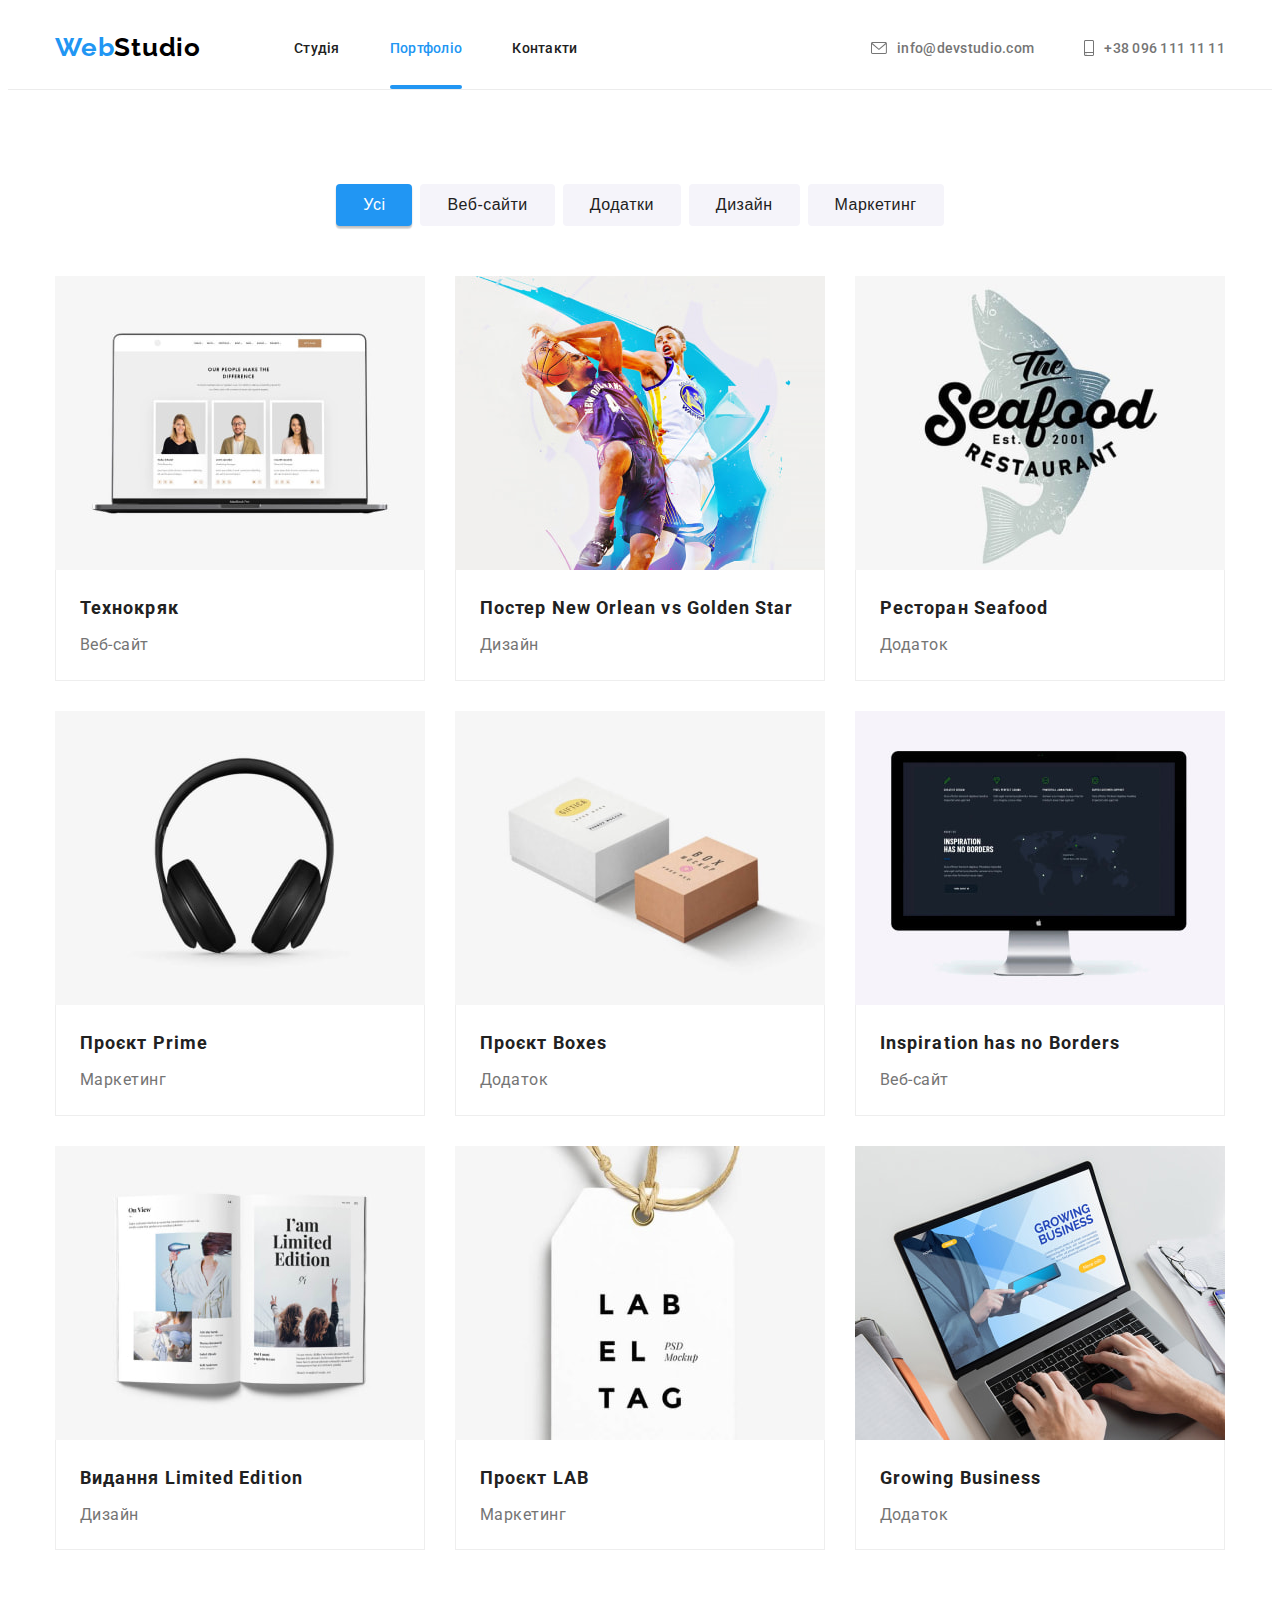
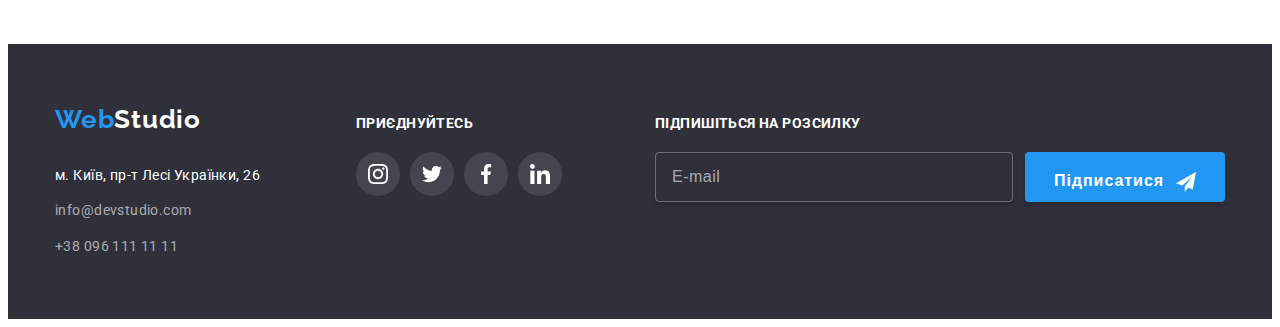
==== commit 8924fe8d: "corrected mobile styles" ====
--- a/portfolio.html
+++ b/portfolio.html
@@ -30,19 +30,18 @@
           >Web<span class="logo--dark">Studio</span></a
         >
         <div
-          class="page-header__menu mobile-menu"
+          class="page-header__menu mobile-menu js-menu-container"
           id="mobile-menu"
-          js-menu-container
         >
           <nav class="nav">
             <ul class="nav-list list">
               <li class="nav__item">
-                <a class="nav__link" href="./index.html">Студія</a>
+                <a class="nav__link" href="./index.html"
+                  >Студія</a
+                >
               </li>
               <li class="nav__item">
-                <a class="nav__link nav__link--current" href="./portfolio.html"
-                  >Портфоліо</a
-                >
+                <a class="nav__link nav__link--current" href="./portfolio.html">Портфоліо</a>
               </li>
               <li class="nav__item">
                 <a class="nav__link" href="#contacts">Контакти</a>
@@ -111,9 +110,8 @@
             </li>
           </ul>
           <button
-            class="page-header__button page-header__button--close"
+            class="page-header__button page-header__button--close js-close-menu"
             type="button"
-            js-close-menu
           >
             <svg
               class="page-header__icon page-header__icon--cross"
@@ -123,17 +121,15 @@
             >
               <use
                 href="./img/sprite-header-icons.svg#close-menu"
-                js-close-menu
               ></use>
             </svg>
           </button>
         </div>
 
         <button
-          class="page-header__button page-header__button--open"
+          class="page-header__button page-header__button--open js-open-menu"
           type="button"
           aria-expanded="false"
-          js-open-menu
         >
           <svg
             class="page-header__icon page-header__icon--menu"
@@ -141,7 +137,7 @@
             height="40"
             aria-label="Перемикач мобільного меню"
           >
-            <use href="./img/sprite-header-icons.svg#menu" js-open-menu></use>
+            <use href="./img/sprite-header-icons.svg#menu"></use>
           </svg>
         </button>
       </div>
--- a/css/main.min.css
+++ b/css/main.min.css
@@ -1 +1 @@
-:root{--background-color-1: #ffffff;--background-color-2: #f5f4fa;--background-color-3: #2f303a;--accent-color: #2196f3;--accent-color-2: #188ce8;--main-black-color: #212121;--text-color: #757575;--footer-link-color: rgba(255, 255, 255, 0.6);--border-color: #ececec;--border-second-color: #eeeeee;--background-color-4: #c4c4c4;--background-color-5: rgba(255, 255, 255, 0.1);--background-modal: rgba(0, 0, 0, 0.2);--modal-button: rgba(0, 0, 0, 0.1);--modal-icon-button: #000000;--gallary-background: rgba(47, 48, 58, 0.8);--team-icons-color: #afb1b8;--portfolio-overlay: rgba(33, 150, 243, 0.9);--card-gap: 30px;--grid-items: 4;--main-font: "Roboto", sans-serif;--second-font: "Raleway", sans-serif}.visually-hidden{position:absolute;width:1px;height:1px;margin:-1px;border:0;padding:0;white-space:nowrap;-webkit-clip-path:inset(100%);clip-path:inset(100%);clip:rect(0 0 0 0);overflow:hidden}*,*::before,*::after{-webkit-box-sizing:border-box;box-sizing:border-box}body{background-color:var(--background-color-1);font-family:var(--main-font)}.img{display:block;max-width:100%;height:auto}.grid{display:-webkit-box;display:-ms-flexbox;display:flex;-ms-flex-wrap:wrap;flex-wrap:wrap;gap:var(--card-gap)}.grid-item{-ms-flex-preferred-size:calc((100% - var(--card-gap)*(var(--grid-items) - 1))/var(--grid-items));flex-basis:calc((100% - var(--card-gap)*(var(--grid-items) - 1))/var(--grid-items))}.container{margin-left:auto;margin-right:auto;padding-left:15px;padding-right:15px}@media screen and (min-width: 480px)and (max-width: 767px){.container{max-width:480px}}@media screen and (min-width: 768px){.container{width:768px}}@media screen and (min-width: 1200px){.container{width:1200px}}.section{padding-top:60px;padding-bottom:60px}@media screen and (min-width: 1200px){.section{padding-top:94px;padding-bottom:94px}}.section-tittle{margin-bottom:30px;color:var(--main-black-color);text-align:center;font-size:28px;font-weight:700;line-height:1.2;letter-spacing:.84px}@media screen and (min-width: 1200px){.section-tittle{margin-bottom:50px;font-size:36px;letter-spacing:1.08px}}h1,h2,h3,h4,h5,h6,p{margin:0;padding:0}.list{list-style:none;margin:0;padding:0}.nav{display:-webkit-box;display:-ms-flexbox;display:flex;-webkit-box-align:center;-ms-flex-align:center;align-items:center}.nav-list{display:none}.page-header__menu.is-open .nav-list{display:block}@media screen and (min-width: 768px){.nav-list{display:-webkit-box;display:-ms-flexbox;display:flex;-webkit-box-align:center;-ms-flex-align:center;align-items:center;list-style:none}}.page-header__menu.is-open .nav-list{margin-bottom:306px}@media screen and (max-width: 450px){.page-header__menu.is-open .nav-list{margin-bottom:250px}}.nav__item{position:relative}.nav__item:not(:last-child){margin-right:50px}.page-header__menu.is-open .nav__item:not(:last-child){margin-right:0;margin-bottom:32px}.nav__link{display:block;padding-top:32px;padding-bottom:32px;color:var(--main-black-color);font-size:14px;font-weight:500;line-height:1.2;letter-spacing:.28px;text-decoration:none;-webkit-transition:color 250ms cubic-bezier(0.4, 0, 0.2, 1);transition:color 250ms cubic-bezier(0.4, 0, 0.2, 1)}.page-header__menu.is-open .nav__link{padding:0;font-size:40px;letter-spacing:.8px}.page-header__menu.is-open .nav__link:hover,.page-header__menu.is-open .nav__link:focus,.nav__link:hover,.nav__link:focus,.nav__link:active{color:var(--accent-color)}.nav__link--current{color:var(--accent-color)}.nav__link--current::after{content:"";position:absolute;bottom:0;left:0;display:block;width:100%;height:4px;border-radius:2px;background:var(--accent-color)}.page-header__menu.is-open .nav__link--current::after{content:"";display:none}.logo{padding-top:24px;padding-bottom:25px;color:var(--accent-color);font-family:"Raleway",sans-serif;text-decoration:none;font-size:24px;font-weight:700;line-height:1.2;letter-spacing:.72px}.logo--dark{color:#000}.logo--light{color:#fff}@media screen and (min-width: 1200px){.logo{font-size:26px;letter-spacing:.78px}}.contacts{display:none}.page-header__menu.is-open .contacts{display:-webkit-box;display:-ms-flexbox;display:flex;-webkit-box-orient:vertical;-webkit-box-direction:normal;-ms-flex-direction:column;flex-direction:column;margin-bottom:64px}@media screen and (min-width: 768px){.contacts{display:block;margin-left:auto}}@media screen and (min-width: 768px)and (max-width: 1200px){.contacts{padding-top:16px;padding-bottom:16px}}@media screen and (min-width: 1200px){.contacts{display:-webkit-box;display:-ms-flexbox;display:flex;-webkit-box-pack:center;-ms-flex-pack:center;justify-content:center;-webkit-box-align:center;-ms-flex-align:center;align-items:center}}.page-header__menu.is-open .contacts__item:last-child .contacts__link{margin-bottom:32px;font-size:34px;letter-spacing:.68px;color:var(--accent-color)}@media screen and (max-width: 380px){.page-header__menu.is-open .contacts__item:last-child .contacts__link{font-size:24px}}.page-header__menu.is-open .contacts__item:first-child .contacts__link{font-size:24px;letter-spacing:.48px}.page-header__menu.is-open .contacts__item:not(:last-child):not(:last-child){-webkit-box-ordinal-group:3;-ms-flex-order:2;order:2}@media screen and (min-width: 1200px){.contacts__item:not(:last-child){margin-right:50px}}.contacts__link{display:-webkit-box;display:-ms-flexbox;display:flex;-webkit-box-align:center;-ms-flex-align:center;align-items:center;padding-top:32px;padding-bottom:32px;color:var(--text-color);text-decoration:none;font-size:14px;font-weight:500;line-height:1.2;letter-spacing:.28px;-webkit-transition:color 250ms cubic-bezier(0.4, 0, 0.2, 1);transition:color 250ms cubic-bezier(0.4, 0, 0.2, 1)}.page-header__menu.is-open .contacts__link{padding:0}.contacts__link:hover,.contacts__link:focus{color:var(--accent-color)}@media screen and (min-width: 768px)and (max-width: 1200px){.contacts__link{padding-top:5px;padding-bottom:5px}}.contacts__icon{margin-right:10px;fill:currentColor}.page-header__menu.is-open .contacts__icon{display:none}.backdrop{position:fixed;width:100vw;height:100vh;top:0;left:0;z-index:100;opacity:1;display:-webkit-box;display:-ms-flexbox;display:flex;-webkit-box-pack:center;-ms-flex-pack:center;justify-content:center;-webkit-box-align:center;-ms-flex-align:center;align-items:center;background-color:var(--background-modal);-webkit-transition:opacity 250ms cubic-bezier(0.4, 0, 0.2, 1);transition:opacity 250ms cubic-bezier(0.4, 0, 0.2, 1)}.js-is-hidden{visibility:hidden;opacity:0;pointer-events:none}.modal{position:absolute;top:50%;left:50%;-webkit-transform:translate(-50%, -50%) scale(1);transform:translate(-50%, -50%) scale(1);margin-right:auto;margin-left:auto;border-radius:4px;background:var(--background-color-1);-webkit-box-shadow:0px 2px 1px 0px rgba(0,0,0,.2),0px 1px 1px 0px rgba(0,0,0,.14),0px 1px 3px 0px rgba(0,0,0,.12);box-shadow:0px 2px 1px 0px rgba(0,0,0,.2),0px 1px 1px 0px rgba(0,0,0,.14),0px 1px 3px 0px rgba(0,0,0,.12);-webkit-transition:-webkit-transform 250ms cubic-bezier(0.4, 0, 0.2, 1);transition:-webkit-transform 250ms cubic-bezier(0.4, 0, 0.2, 1);transition:transform 250ms cubic-bezier(0.4, 0, 0.2, 1);transition:transform 250ms cubic-bezier(0.4, 0, 0.2, 1), -webkit-transform 250ms cubic-bezier(0.4, 0, 0.2, 1)}@media screen and (max-width: 450px){.modal{max-width:373px;max-height:609px}}@media screen and (max-width: 1199px){.modal{width:450px;height:609px}}@media screen and (min-width: 1200px){.modal{width:528px;height:581px}}.backdrop.is-hidden .modal{-webkit-transform:translate(-50%, -50%) scale(0.2);transform:translate(-50%, -50%) scale(0.2)}.modal__button{position:absolute;top:8px;right:8px;display:-webkit-box;display:-ms-flexbox;display:flex;-webkit-box-pack:center;-ms-flex-pack:center;justify-content:center;width:30px;height:30px;-webkit-box-align:center;-ms-flex-align:center;align-items:center;border-radius:50%;cursor:pointer;border:1px solid var(--modal-button);background-color:var(--background-color-1);color:var(--modal-icon-button);-webkit-transition:color 250ms cubic-bezier(0.4, 0, 0.2, 1);transition:color 250ms cubic-bezier(0.4, 0, 0.2, 1)}.modal__button:hover,.modal__button:focus{color:var(--accent-color)}.modal__icon{fill:currentColor}.form{padding-top:40px;padding-right:40px;padding-bottom:40px;padding-left:40px}.form__title{display:block;margin-bottom:12px;color:var(--main-black-color);text-align:center;font-size:20px;font-weight:700;line-height:1.2;letter-spacing:.6px}@media screen and (max-width: 1199px){.form__title{line-height:1.5}}@media screen and (min-width: 1200px){.form__title{line-height:1.2}}.form__item{position:relative;display:-webkit-box;display:-ms-flexbox;display:flex;-webkit-box-orient:vertical;-webkit-box-direction:normal;-ms-flex-direction:column;flex-direction:column;-webkit-box-align:start;-ms-flex-align:start;align-items:start;margin-bottom:10px}.form__label{color:var(--text-color);font-size:12px;line-height:1.2;letter-spacing:.12px}.form__label:not(:last-child){margin-bottom:4px}.form__image{position:absolute;bottom:11px;left:12px;-webkit-transition:fill 250ms cubic-bezier(0.4, 0, 0.2, 1);transition:fill 250ms cubic-bezier(0.4, 0, 0.2, 1)}.form__input:focus+.form__image{fill:var(--accent-color)}.form__input{width:100%;height:40px;padding-top:11px;padding-right:12px;padding-bottom:11px;padding-left:42px;border-radius:4px;border:1px solid rgba(33,33,33,.2);cursor:pointer;-webkit-transition:border 250ms cubic-bezier(0.4, 0, 0.2, 1);transition:border 250ms cubic-bezier(0.4, 0, 0.2, 1)}.form__input:focus{border:1px solid var(--accent-color);outline:rgba(0,0,0,0)}.form__text-block{margin-bottom:20px}.form__textarea{width:100%;height:120px;padding-top:12px;padding-right:16px;padding-bottom:12px;padding-left:16px;resize:none;cursor:pointer;border-radius:4px;border:1px solid rgba(33,33,33,.2);-webkit-transition:border 250ms cubic-bezier(0.4, 0, 0.2, 1);transition:border 250ms cubic-bezier(0.4, 0, 0.2, 1)}.form__textarea::-webkit-input-placeholder{color:rgba(117,117,117,.5);font-size:12px;line-height:1.2;letter-spacing:.12px}.form__textarea::-moz-placeholder{color:rgba(117,117,117,.5);font-size:12px;line-height:1.2;letter-spacing:.12px}.form__textarea:-ms-input-placeholder{color:rgba(117,117,117,.5);font-size:12px;line-height:1.2;letter-spacing:.12px}.form__textarea::-ms-input-placeholder{color:rgba(117,117,117,.5);font-size:12px;line-height:1.2;letter-spacing:.12px}.form__textarea::placeholder{color:rgba(117,117,117,.5);font-size:12px;line-height:1.2;letter-spacing:.12px}.form__textarea:focus{border:1px solid var(--accent-color);outline:rgba(0,0,0,0)}.form__policy{display:-webkit-box;display:-ms-flexbox;display:flex;-webkit-box-align:center;-ms-flex-align:center;align-items:center;padding-left:12px;margin-bottom:30px}.form__checkbox{display:-webkit-box;display:-ms-flexbox;display:flex;-webkit-box-pack:center;-ms-flex-pack:center;justify-content:center;-webkit-box-align:center;-ms-flex-align:center;align-items:center;width:16px;height:15px;background-color:var(--accent-color);border:2px solid var(--accent-color);border-radius:4px;-webkit-transition:background-color 250ms cubic-bezier(0.4, 0, 0.2, 1),border 250ms cubic-bezier(0.4, 0, 0.2, 1);transition:background-color 250ms cubic-bezier(0.4, 0, 0.2, 1),border 250ms cubic-bezier(0.4, 0, 0.2, 1)}.form__policy-input:checked~.form__checkbox{border:2px solid var(--main-black-color);background:var(--background-color-1)}.form__policy-input:focus~.form__checkbox{border:2px solid var(--accent-color)}.form__policy-image{fill:var(--background-color-1)}.form__checkbox-label{margin-left:8px;font-size:14px;line-height:1.71;letter-spacing:.42px}@media screen and (max-width: 450px){.form__checkbox-label{font-size:9px}}@media screen and (min-width: 451px)and (max-width: 1199px){.form__checkbox-label{font-size:12px}}.form__link{margin-left:5px;color:var(--accent-color);line-height:1.71;letter-spacing:.42px;text-decoration-line:underline}.form__button{display:block;width:200px;height:50px;margin-right:auto;margin-left:auto;border-color:rgba(0,0,0,0);border-radius:4px;background-color:var(--accent-color);-webkit-box-shadow:0px 4px 4px 0px rgba(0,0,0,.15);box-shadow:0px 4px 4px 0px rgba(0,0,0,.15);cursor:pointer;color:var(--background-color-1);text-align:center;font-size:16px;font-weight:700;line-height:1.87;letter-spacing:.96px;-webkit-transition:background-color 250ms cubic-bezier(0.4, 0, 0.2, 1);transition:background-color 250ms cubic-bezier(0.4, 0, 0.2, 1)}.form__button:hover,.form__button:focus{background-color:var(--accent-color-2)}.socials-list{display:-webkit-box;display:-ms-flexbox;display:flex;-webkit-box-pack:center;-ms-flex-pack:center;justify-content:center}.socials__item:not(:last-child){margin-right:10px}.socials__link{display:-webkit-box;display:-ms-flexbox;display:flex;-webkit-box-pack:center;-ms-flex-pack:center;justify-content:center;-webkit-box-align:center;-ms-flex-align:center;align-items:center;width:44px;height:44px;border-radius:50%;background-color:var(--background-color-5);-webkit-transition:background-color 250ms cubic-bezier(0.4, 0, 0.2, 1);transition:background-color 250ms cubic-bezier(0.4, 0, 0.2, 1)}.socials__link:hover,.socials__link:focus{background-color:var(--accent-color)}.socials__icon{fill:var(--background-color-1)}.socials__icon--gray{fill:var(--team-icons-color);-webkit-transition:fill 250ms cubic-bezier(0.4, 0, 0.2, 1);transition:fill 250ms cubic-bezier(0.4, 0, 0.2, 1)}.team__link:hover .socials__icon--gray,.team__link:focus .socials__icon--gray{fill:var(--background-color-1)}.portfolio__list{display:-webkit-box;display:-ms-flexbox;display:flex;-webkit-box-pack:center;-ms-flex-pack:center;justify-content:center;-ms-flex-wrap:wrap;flex-wrap:wrap;margin-bottom:50px}@media screen and (max-width: 479px){.portfolio__list{max-width:320px;height:150px;-webkit-box-pack:start;-ms-flex-pack:start;justify-content:start;-ms-flex-line-pack:justify;align-content:space-between;margin-bottom:40px}}@media screen and (min-width: 480px)and (max-width: 767px){.portfolio__list{min-width:320px;height:91px;-webkit-box-pack:start;-ms-flex-pack:start;justify-content:start;-ms-flex-line-pack:justify;align-content:space-between;margin-bottom:40px}}@media screen and (min-width: 768px)and (max-width: 1199px){.portfolio__list{margin-bottom:30px}}.portfolio__item:not(:last-child){margin-right:8px}.btn{padding-top:6px;padding-right:25px;padding-bottom:6px;padding-left:25px;border-radius:4px;border-color:rgba(0,0,0,0);color:var(--main-black-color);background-color:var(--background-color-2);font-size:16px;font-weight:500;line-height:1.62;letter-spacing:.48px;cursor:pointer;-webkit-transition:color 250ms cubic-bezier(0.4, 0, 0.2, 1),background-color 250ms cubic-bezier(0.4, 0, 0.2, 1),-webkit-box-shadow 250ms cubic-bezier(0.4, 0, 0.2, 1);transition:color 250ms cubic-bezier(0.4, 0, 0.2, 1),background-color 250ms cubic-bezier(0.4, 0, 0.2, 1),-webkit-box-shadow 250ms cubic-bezier(0.4, 0, 0.2, 1);transition:color 250ms cubic-bezier(0.4, 0, 0.2, 1),background-color 250ms cubic-bezier(0.4, 0, 0.2, 1),box-shadow 250ms cubic-bezier(0.4, 0, 0.2, 1);transition:color 250ms cubic-bezier(0.4, 0, 0.2, 1),background-color 250ms cubic-bezier(0.4, 0, 0.2, 1),box-shadow 250ms cubic-bezier(0.4, 0, 0.2, 1),-webkit-box-shadow 250ms cubic-bezier(0.4, 0, 0.2, 1)}.btn--active{color:var(--background-color-1);background-color:var(--accent-color);-webkit-box-shadow:0px 2px 2px 0px rgba(0,0,0,.12),0px 1px 2px 0px rgba(0,0,0,.08),0px 3px 1px 0px rgba(0,0,0,.1);box-shadow:0px 2px 2px 0px rgba(0,0,0,.12),0px 1px 2px 0px rgba(0,0,0,.08),0px 3px 1px 0px rgba(0,0,0,.1)}.btn:hover,.btn:focus{color:var(--background-color-1);background-color:var(--accent-color);-webkit-box-shadow:0px 2px 2px 0px rgba(0,0,0,.12),0px 1px 2px 0px rgba(0,0,0,.08),0px 3px 1px 0px rgba(0,0,0,.1);box-shadow:0px 2px 2px 0px rgba(0,0,0,.12),0px 1px 2px 0px rgba(0,0,0,.08),0px 3px 1px 0px rgba(0,0,0,.1)}.page-header{border-bottom:1px solid var(--border-color);position:relative}.page-header__logo{display:block}.page-header__button{display:-webkit-box;display:-ms-flexbox;display:flex;-webkit-box-pack:center;-ms-flex-pack:center;justify-content:center;-webkit-box-align:center;-ms-flex-align:center;align-items:center;margin-left:auto;width:40px;height:40px;margin-left:auto;padding:0;border:none;background-color:rgba(0,0,0,0)}.page-header__button--close{display:none}.page-header__menu.is-open .page-header__button--close{display:block;position:absolute;top:10px;right:15px}@media screen and (min-width: 768px){.page-header__button{display:none}}.page-header__icon{fill:var(--main-black-color);-webkit-transition:fill 250ms cubic-bezier(0.4, 0, 0.2, 1);transition:fill 250ms cubic-bezier(0.4, 0, 0.2, 1)}.page-header__button:hover .page-header__icon,.page-header__button:focus .page-header__icon{fill:var(--accent-color)}.page-header__container{display:-webkit-box;display:-ms-flexbox;display:flex;-webkit-box-align:center;-ms-flex-align:center;align-items:center}@media screen and (min-width: 480px)and (max-width: 767px){.page-header__container{width:480px}}@media screen and (min-width: 768px){.page-header__container{width:768px}}@media screen and (min-width: 1200px){.page-header__container{width:1200px;display:-webkit-box;display:-ms-flexbox;display:flex;-webkit-box-align:center;-ms-flex-align:center;align-items:center}}@media screen and (min-width: 768px){.page-header__menu{display:-webkit-box;display:-ms-flexbox;display:flex;margin-left:93px;width:100%}}.header-social__list{display:none}.page-header__menu.is-open .header-social__list{display:-webkit-box;display:-ms-flexbox;display:flex;-webkit-box-align:center;-ms-flex-align:center;align-items:center}@media screen and (max-width: 350px){.page-header__menu.is-open .header-social__list{-ms-flex-wrap:wrap;flex-wrap:wrap}}.header-social__link{display:-webkit-box;display:-ms-flexbox;display:flex;-webkit-box-align:center;-ms-flex-align:center;align-items:center;color:#2196f3;font-size:18px;font-style:normal;font-weight:500;line-height:1.22;letter-spacing:.36px;text-decoration:none}@media screen and (max-width: 450px){.header-social__link{font-size:14px}}.header-social__separator{display:block;font-size:22px;margin-left:10px;margin-right:10px;color:rgba(33,33,33,.2)}.is-open{position:absolute;top:0;left:0;z-index:90;width:100%;height:796px;padding-top:48px;padding-bottom:48px;padding-left:40px;background-color:var(--background-color-1)}@media screen and (max-width: 767px){.is-open{max-width:767px}}.hero{max-width:1600px;margin:0 auto;padding-top:200px;padding-bottom:200px;background-color:var(--background-color-4);background-image:-webkit-gradient(linear, left top, right top, from(rgba(47, 48, 58, 0.4)), to(rgba(47, 48, 58, 0.4))),url(../img/icons/hero/background-hero-mb.jpg);background-image:linear-gradient(to right, rgba(47, 48, 58, 0.4), rgba(47, 48, 58, 0.4)),url(../img/icons/hero/background-hero-mb.jpg);background-position:center;background-repeat:no-repeat;background-size:cover;text-align:center}@media(min-device-pixel-ratio: 2),(-webkit-min-device-pixel-ratio: 2),(min-resolution: 192dpi),(min-resolution: 2dppx){.hero{background-image:-webkit-gradient(linear, left top, right top, from(rgba(47, 48, 58, 0.4)), to(rgba(47, 48, 58, 0.4))),url(../img/icons/hero/background-hero-mb@2x.jpg);background-image:linear-gradient(to right, rgba(47, 48, 58, 0.4), rgba(47, 48, 58, 0.4)),url(../img/icons/hero/background-hero-mb@2x.jpg)}}@media screen and (min-width: 768px){.hero{background-image:-webkit-gradient(linear, left top, right top, from(rgba(47, 48, 58, 0.4)), to(rgba(47, 48, 58, 0.4))),url(../img/icons/hero/background-hero-tb.jpg);background-image:linear-gradient(to right, rgba(47, 48, 58, 0.4), rgba(47, 48, 58, 0.4)),url(../img/icons/hero/background-hero-tb.jpg)}}@media screen and (min-width: 768px)and (min-device-pixel-ratio: 2),screen and (min-width: 768px)and (-webkit-min-device-pixel-ratio: 2),screen and (min-width: 768px)and (min-resolution: 192dpi),screen and (min-width: 768px)and (min-resolution: 2dppx){.hero{background-image:-webkit-gradient(linear, left top, right top, from(rgba(47, 48, 58, 0.4)), to(rgba(47, 48, 58, 0.4))),url(../img/icons/hero/background-hero-tb@2x.jpg);background-image:linear-gradient(to right, rgba(47, 48, 58, 0.4), rgba(47, 48, 58, 0.4)),url(../img/icons/hero/background-hero-tb@2x.jpg)}}@media screen and (min-width: 1200px){.hero{background-image:-webkit-gradient(linear, left top, right top, from(rgba(47, 48, 58, 0.4)), to(rgba(47, 48, 58, 0.4))),url(../img/icons/hero/background-hero-dt.jpg);background-image:linear-gradient(to right, rgba(47, 48, 58, 0.4), rgba(47, 48, 58, 0.4)),url(../img/icons/hero/background-hero-dt.jpg)}}@media screen and (min-width: 1200px)and (min-device-pixel-ratio: 2),screen and (min-width: 1200px)and (-webkit-min-device-pixel-ratio: 2),screen and (min-width: 1200px)and (min-resolution: 192dpi),screen and (min-width: 1200px)and (min-resolution: 2dppx){.hero{background-image:-webkit-gradient(linear, left top, right top, from(rgba(47, 48, 58, 0.4)), to(rgba(47, 48, 58, 0.4))),url(../img/icons/hero/background-hero-dt@2x.jpg);background-image:linear-gradient(to right, rgba(47, 48, 58, 0.4), rgba(47, 48, 58, 0.4)),url(../img/icons/hero/background-hero-dt@2x.jpg)}}.tittle{width:360px;margin-right:auto;margin-left:auto;color:var(--background-color-1);margin-bottom:30px;font-size:26px;font-weight:900;line-height:1.61;letter-spacing:1.56px;text-transform:uppercase}@media screen and (max-width: 375px){.tittle{max-width:200px}}@media screen and (min-width: 376px)and (max-width: 480px){.tittle{max-width:360px}}@media screen and (min-width: 1200px){.tittle{width:696px;font-size:44px;line-height:1.36;letter-spacing:2.64px}}.button{display:block;margin-right:auto;margin-left:auto;color:var(--background-color-1);background-color:var(--accent-color);min-width:200px;padding-top:10px;padding-right:24px;padding-bottom:10px;padding-left:24px;border:1px solid rgba(0,0,0,0);border-radius:4px;-webkit-box-shadow:0px 4px 4px 0px rgba(0,0,0,.15);box-shadow:0px 4px 4px 0px rgba(0,0,0,.15);font-size:16px;font-weight:700;line-height:1.9;letter-spacing:.96px;cursor:pointer}@media screen and (min-width: 1200px){.benefits{padding-bottom:0}}@media screen and (min-width: 768px){.benefits__list{display:-webkit-box;display:-ms-flexbox;display:flex;-ms-flex-wrap:wrap;flex-wrap:wrap;margin:-15px}}@media screen and (max-width: 767px){.benefits__item{margin-bottom:30px;max-width:450px}.benefits__item:last-child{margin-bottom:0}}@media screen and (min-width: 768px){.benefits__item{width:354px;margin:15px}}@media screen and (min-width: 1200px){.benefits__item{max-width:270px;margin-right:15px}.benefits__item:last-child{margin-right:0}}.benefits__block{display:-webkit-box;display:-ms-flexbox;display:flex;-webkit-box-pack:center;-ms-flex-pack:center;justify-content:center;-webkit-box-align:center;-ms-flex-align:center;align-items:center;max-width:450px;height:120px;margin-bottom:30px;border-radius:4px;background-color:var(--background-color-2)}@media screen and (min-width: 1200px){.benefits__block{min-width:270px}}.benefits__subtittle{color:var(--main-black-color);font-size:14px;font-weight:700;line-height:1.2;letter-spacing:.42px;text-transform:uppercase;margin-bottom:10px;padding-bottom:0}@media screen and (max-width: 767px){.benefits__subtittle{text-align:center}}.benefits__text{color:var(--text-color);font-size:14px;line-height:1.7;letter-spacing:.42px}.gallery{display:none}@media screen and (min-width: 1200px){.gallery{display:block}}.gallery__list{display:-webkit-box;display:-ms-flexbox;display:flex;-ms-flex-wrap:wrap;flex-wrap:wrap;gap:30px}.gallery__item{position:relative;z-index:1;--grid-items: 3}.gallery__text{position:absolute;bottom:0;left:0;z-index:1;width:100%;min-height:70px;display:-webkit-inline-box;display:-ms-inline-flexbox;display:inline-flex;-webkit-box-pack:center;-ms-flex-pack:center;justify-content:center;-webkit-box-align:center;-ms-flex-align:center;align-items:center;background-color:var(--gallary-background);color:var(--background-color-1);font-weight:700;line-height:1.2;letter-spacing:.42px;text-transform:uppercase;text-align:center}.team{background-color:var(--background-color-2)}@media screen and (max-width: 767px){.team__list{display:-webkit-box;display:-ms-flexbox;display:flex;-webkit-box-pack:center;-ms-flex-pack:center;justify-content:center;height:auto}}@media screen and (max-width: 1199px){.team__image{width:100%}}.team__item{border-bottom-right-radius:4px;border-bottom-left-radius:4px;-webkit-box-shadow:0px 2px 1px 0px rgba(0,0,0,.2),0px 1px 1px 0px rgba(0,0,0,.14),0px 1px 3px 0px rgba(0,0,0,.12);box-shadow:0px 2px 1px 0px rgba(0,0,0,.2),0px 1px 1px 0px rgba(0,0,0,.14),0px 1px 3px 0px rgba(0,0,0,.12);text-align:center}@media screen and (min-width: 480px)and (max-width: 767px){.team__item{min-width:450px}}@media screen and (min-width: 768px)and (max-width: 1199px){.team__item{min-width:354px}}.team__conteiner{padding-top:30px;padding-bottom:24px;padding-right:32px;padding-left:32px;background-color:var(--background-color-1)}@media screen and (min-width: 1200px){.team__conteiner{padding-bottom:30px}}.team__subtittle{color:var(--main-black-color);font-size:16px;font-weight:500;line-height:1.2;letter-spacing:.48px;margin-bottom:10px}.team__text{margin-bottom:16px;color:var(--text-color);font-size:16px;line-height:1.2;letter-spacing:.48px}.clients__list{display:-webkit-box;display:-ms-flexbox;display:flex;-webkit-box-pack:center;-ms-flex-pack:center;justify-content:center;-webkit-box-align:center;-ms-flex-align:center;align-items:center;-ms-flex-wrap:wrap;flex-wrap:wrap;margin:-15px}.clients__item{max-width:calc(50% - 30px);margin:15px}@media screen and (max-width: 480px){.clients__item{max-width:210px}}.clients__link{display:-webkit-box;display:-ms-flexbox;display:flex;-webkit-box-pack:center;-ms-flex-pack:center;justify-content:center;-webkit-box-align:center;-ms-flex-align:center;align-items:center;height:92px;border-radius:4px;border:1px solid var(--team-icons-color);color:var(--team-icons-color);-webkit-transition:color 250ms cubic-bezier(0.4, 0, 0.2, 1),border-color 250ms cubic-bezier(0.4, 0, 0.2, 1);transition:color 250ms cubic-bezier(0.4, 0, 0.2, 1),border-color 250ms cubic-bezier(0.4, 0, 0.2, 1)}.clients__link:hover,.clients__link:focus{color:var(--accent-color);border-color:var(--accent-color)}@media screen and (max-width: 767px){.clients__link{width:210px}}@media screen and (min-width: 768px)and (max-width: 1199px){.clients__link{width:226px}}@media screen and (min-width: 1200px){.clients__link{width:170px}}.clients__icon{fill:currentColor}.page-footer{background-color:var(--background-color-3);padding-top:60px;padding-bottom:60px}@media screen and (max-width: 767px){.page-footer{text-align:center}}.page-footer__container{display:block}@media screen and (min-width: 768px){.page-footer__container{display:-webkit-box;display:-ms-flexbox;display:flex;-webkit-box-align:baseline;-ms-flex-align:baseline;align-items:baseline;-ms-flex-wrap:wrap;flex-wrap:wrap}}@media screen and (min-width: 768px)and (max-width: 1199px){.page-footer__container{-ms-flex-pack:distribute;justify-content:space-around}}.page-footer__logo{display:inline-block;margin-bottom:28px;padding:0}.address-container{margin-bottom:60px}@media screen and (max-width: 1199px){.address-container{text-align:center}}@media screen and (min-width: 1200px){.address-container{margin-right:70px;width:231px}}.address__text{display:inline-block;margin-bottom:12px;color:var(--background-color-1);font-size:14px;font-style:normal;line-height:1.7;letter-spacing:.42px}.address__item:first-child{margin-bottom:12px}.address__link{display:inline-block;color:var(--footer-link-color);font-size:14px;font-style:normal;line-height:1.7;letter-spacing:.42px;text-decoration:none;-webkit-transition:color 250ms cubic-bezier(0.4, 0, 0.2, 1);transition:color 250ms cubic-bezier(0.4, 0, 0.2, 1)}.address__link:hover,.address__link:focus{color:var(--background-color-1)}@media screen and (max-width: 767px){.page-footer__socials{margin-bottom:60px}}@media screen and (min-width: 1200px){.page-footer__socials{margin-right:93px}}@media screen and (max-width: 767px){.page-footer__list{-webkit-box-pack:center;-ms-flex-pack:center;justify-content:center}}.page-footer__text{margin-bottom:20px;color:var(--background-color-1);font-size:14px;font-weight:700;line-height:1.2;letter-spacing:.42px;text-transform:uppercase}@media screen and (max-width: 767px){.page-footer__text{text-align:center}}@media screen and (max-width: 1199px){.subscription .page-footer__text{text-align:center}}@media screen and (min-width: 1200px){.subscription__container{display:-webkit-box;display:-ms-flexbox;display:flex}}.subscription__input{width:358px;height:50px;padding-top:15px;padding-right:16px;padding-bottom:15px;padding-left:16px;margin-right:12px;border-radius:4px;border:1px solid rgba(255,255,255,.3);background:rgba(33,150,243,0);-webkit-box-shadow:0px 4px 4px 0px rgba(0,0,0,.15);box-shadow:0px 4px 4px 0px rgba(0,0,0,.15);color:var(--background-color-1)}.subscription__input::-webkit-input-placeholder{color:var(--footer-link-color);font-size:16px;line-height:1.25;letter-spacing:.48px}.subscription__input::-moz-placeholder{color:var(--footer-link-color);font-size:16px;line-height:1.25;letter-spacing:.48px}.subscription__input:-ms-input-placeholder{color:var(--footer-link-color);font-size:16px;line-height:1.25;letter-spacing:.48px}.subscription__input::-ms-input-placeholder{color:var(--footer-link-color);font-size:16px;line-height:1.25;letter-spacing:.48px}.subscription__input::placeholder{color:var(--footer-link-color);font-size:16px;line-height:1.25;letter-spacing:.48px}@media screen and (max-width: 350px){.subscription__input{max-width:290px}}@media screen and (min-width: 350px)and (max-width: 450px){.subscription__input{max-width:320px}}@media screen and (max-width: 1199px){.subscription__input{margin-right:0;margin-bottom:20px}}.subscription__button{display:-webkit-box;display:-ms-flexbox;display:flex;padding-top:13px;padding-right:28px;padding-bottom:13px;padding-left:28px;width:200px;height:50px}.button__text{margin-right:12px}.button__img{fill:var(--background-color-1)}@media screen and (max-width: 767px){.portfolio__items{-webkit-box-pack:center;-ms-flex-pack:center;justify-content:center;-webkit-box-align:center;-ms-flex-align:center;align-items:center}}.portfolio__card{--grid-items: 9;min-width:370px}@media screen and (max-width: 479px){.portfolio__card{min-width:350px}}@media screen and (min-width: 480px)and (max-width: 767px){.portfolio__card{min-width:450px}}@media screen and (min-width: 768px)and (max-width: 1199px){.portfolio__card{min-width:354px}}.portfolio__link{display:block;text-decoration:none;-webkit-transition:-webkit-box-shadow 250ms cubic-bezier(0.4, 0, 0.2, 1);transition:-webkit-box-shadow 250ms cubic-bezier(0.4, 0, 0.2, 1);transition:box-shadow 250ms cubic-bezier(0.4, 0, 0.2, 1);transition:box-shadow 250ms cubic-bezier(0.4, 0, 0.2, 1), -webkit-box-shadow 250ms cubic-bezier(0.4, 0, 0.2, 1)}.portfolio__link:hover,.portfolio__link:focus{-webkit-box-shadow:1px 4px 6px 0px rgba(0,0,0,.16),0px 4px 4px 0px rgba(0,0,0,.06),0px 1px 1px 0px rgba(0,0,0,.12);box-shadow:1px 4px 6px 0px rgba(0,0,0,.16),0px 4px 4px 0px rgba(0,0,0,.06),0px 1px 1px 0px rgba(0,0,0,.12)}.portfolio__overlay{position:relative;overflow:hidden}.portfolio__overlay-text{position:absolute;top:0;left:0;-webkit-transform:translateY(100%);transform:translateY(100%);padding-top:63px;padding-right:24px;padding-bottom:64px;padding-left:24px;background-color:var(--portfolio-overlay);color:var(--background-color-1);font-size:18px;line-height:1.55;letter-spacing:.54px;-webkit-transition:background-color 250ms cubic-bezier(0.4, 0, 0.2, 1),-webkit-transform 250ms cubic-bezier(0.4, 0, 0.2, 1);transition:background-color 250ms cubic-bezier(0.4, 0, 0.2, 1),-webkit-transform 250ms cubic-bezier(0.4, 0, 0.2, 1);transition:transform 250ms cubic-bezier(0.4, 0, 0.2, 1),background-color 250ms cubic-bezier(0.4, 0, 0.2, 1);transition:transform 250ms cubic-bezier(0.4, 0, 0.2, 1),background-color 250ms cubic-bezier(0.4, 0, 0.2, 1),-webkit-transform 250ms cubic-bezier(0.4, 0, 0.2, 1)}@media screen and (max-width: 767px){.portfolio__overlay-text{width:100%;height:100%}}.portfolio__link:hover .portfolio__overlay-text,.portfolio__link:focus .portfolio__overlay-text{-webkit-transform:translateY(0);transform:translateY(0)}@media screen and (max-width: 1199px){.portfolio__image{width:100%}}.portfolio__container{padding-top:20px;padding-right:24px;padding-bottom:20px;padding-left:24px;border-right:1px solid var(--border-second-color);border-bottom:1px solid var(--border-second-color);border-left:1px solid var(--border-second-color)}.portfolio__label{margin-bottom:4px;color:var(--main-black-color);font-size:18px;font-weight:700;line-height:2;letter-spacing:1.08px}.portfolio__text{color:var(--text-color);font-size:16px;line-height:1.87;letter-spacing:.48px}/*# sourceMappingURL=main.min.css.map */+:root{--background-color-1: #ffffff;--background-color-2: #f5f4fa;--background-color-3: #2f303a;--accent-color: #2196f3;--accent-color-2: #188ce8;--main-black-color: #212121;--text-color: #757575;--footer-link-color: rgba(255, 255, 255, 0.6);--border-color: #ececec;--border-second-color: #eeeeee;--background-color-4: #c4c4c4;--background-color-5: rgba(255, 255, 255, 0.1);--background-modal: rgba(0, 0, 0, 0.2);--modal-button: rgba(0, 0, 0, 0.1);--modal-icon-button: #000000;--gallary-background: rgba(47, 48, 58, 0.8);--team-icons-color: #afb1b8;--portfolio-overlay: rgba(33, 150, 243, 0.9);--card-gap: 30px;--grid-items: 4;--main-font: "Roboto", sans-serif;--second-font: "Raleway", sans-serif}.visually-hidden{position:absolute;width:1px;height:1px;margin:-1px;border:0;padding:0;white-space:nowrap;-webkit-clip-path:inset(100%);clip-path:inset(100%);clip:rect(0 0 0 0);overflow:hidden}*,*::before,*::after{-webkit-box-sizing:border-box;box-sizing:border-box}body{background-color:var(--background-color-1);font-family:var(--main-font)}.img{display:block;max-width:100%;height:auto}.grid{display:-webkit-box;display:-ms-flexbox;display:flex;-ms-flex-wrap:wrap;flex-wrap:wrap;gap:var(--card-gap)}.grid-item{-ms-flex-preferred-size:calc((100% - var(--card-gap)*(var(--grid-items) - 1))/var(--grid-items));flex-basis:calc((100% - var(--card-gap)*(var(--grid-items) - 1))/var(--grid-items))}.container{margin-left:auto;margin-right:auto;padding-left:15px;padding-right:15px}@media screen and (min-width: 480px)and (max-width: 767px){.container{max-width:480px}}@media screen and (min-width: 768px){.container{width:768px}}@media screen and (min-width: 1200px){.container{width:1200px}}.section{padding-top:60px;padding-bottom:60px}@media screen and (min-width: 1200px){.section{padding-top:94px;padding-bottom:94px}}.section-tittle{margin-bottom:30px;color:var(--main-black-color);text-align:center;font-size:28px;font-weight:700;line-height:1.2;letter-spacing:.84px}@media screen and (min-width: 1200px){.section-tittle{margin-bottom:50px;font-size:36px;letter-spacing:1.08px}}h1,h2,h3,h4,h5,h6,p{margin:0;padding:0}.list{list-style:none;margin:0;padding:0}.nav{display:-webkit-box;display:-ms-flexbox;display:flex;-webkit-box-align:center;-ms-flex-align:center;align-items:center}.nav-list{display:none}.page-header__menu.is-open .nav-list{display:block}@media screen and (min-width: 768px){.nav-list{display:-webkit-box;display:-ms-flexbox;display:flex;-webkit-box-align:center;-ms-flex-align:center;align-items:center;list-style:none}}.page-header__menu.is-open .nav-list{margin-bottom:306px}@media screen and (min-width: 300px){.page-header__menu.is-open .nav-list{margin-bottom:180px}}@media screen and (min-width: 321px)and (max-width: 479px){.page-header__menu.is-open .nav-list{margin-bottom:300px}}.nav__item{position:relative}.nav__item:not(:last-child){margin-right:50px}.page-header__menu.is-open .nav__item:not(:last-child){margin-right:0;margin-bottom:32px}@media screen and (max-width: 479px){.page-header__menu.is-open .nav__item:not(:last-child){margin-bottom:12px}}.nav__link{display:block;padding-top:32px;padding-bottom:32px;color:var(--main-black-color);font-size:14px;font-weight:500;line-height:1.2;letter-spacing:.28px;text-decoration:none;-webkit-transition:color 250ms cubic-bezier(0.4, 0, 0.2, 1);transition:color 250ms cubic-bezier(0.4, 0, 0.2, 1)}.page-header__menu.is-open .nav__link{padding:0;font-size:40px;letter-spacing:.8px}@media screen and (max-width: 479px){.page-header__menu.is-open .nav__link{font-size:24px}}.page-header__menu.is-open .nav__link:hover,.page-header__menu.is-open .nav__link:focus,.nav__link:hover,.nav__link:focus,.nav__link:active{color:var(--accent-color)}.nav__link--current{color:var(--accent-color)}.nav__link--current::after{content:"";position:absolute;bottom:0;left:0;display:block;width:100%;height:4px;border-radius:2px;background:var(--accent-color)}.page-header__menu.is-open .nav__link--current::after{content:"";display:none}.logo{padding-top:24px;padding-bottom:25px;color:var(--accent-color);font-family:"Raleway",sans-serif;text-decoration:none;font-size:24px;font-weight:700;line-height:1.2;letter-spacing:.72px}.logo--dark{color:#000}.logo--light{color:#fff}@media screen and (min-width: 1200px){.logo{font-size:26px;letter-spacing:.78px}}.contacts{display:none}.page-header__menu.is-open .contacts{display:-webkit-box;display:-ms-flexbox;display:flex;-webkit-box-orient:vertical;-webkit-box-direction:normal;-ms-flex-direction:column;flex-direction:column;margin-bottom:64px}@media screen and (max-width: 479px){.page-header__menu.is-open .contacts{margin-bottom:40px}}@media screen and (min-width: 768px){.contacts{display:block;margin-left:auto}}@media screen and (min-width: 768px)and (max-width: 1200px){.contacts{padding-top:16px;padding-bottom:16px}}@media screen and (min-width: 1200px){.contacts{display:-webkit-box;display:-ms-flexbox;display:flex;-webkit-box-pack:center;-ms-flex-pack:center;justify-content:center;-webkit-box-align:center;-ms-flex-align:center;align-items:center}}.page-header__menu.is-open .contacts__item:last-child .contacts__link{margin-bottom:32px;font-size:34px;letter-spacing:.68px;color:var(--accent-color)}@media screen and (max-width: 479px){.page-header__menu.is-open .contacts__item:last-child .contacts__link{margin-bottom:15px;font-size:24px}}.page-header__menu.is-open .contacts__item:first-child .contacts__link{font-size:24px;letter-spacing:.48px}@media screen and (max-width: 479px){.page-header__menu.is-open .contacts__item:first-child .contacts__link{font-size:24px}}.page-header__menu.is-open .contacts__item:not(:last-child):not(:last-child){-webkit-box-ordinal-group:3;-ms-flex-order:2;order:2}@media screen and (min-width: 1200px){.contacts__item:not(:last-child){margin-right:50px}}.contacts__link{display:-webkit-box;display:-ms-flexbox;display:flex;-webkit-box-align:center;-ms-flex-align:center;align-items:center;padding-top:32px;padding-bottom:32px;color:var(--text-color);text-decoration:none;font-size:14px;font-weight:500;line-height:1.2;letter-spacing:.28px;-webkit-transition:color 250ms cubic-bezier(0.4, 0, 0.2, 1);transition:color 250ms cubic-bezier(0.4, 0, 0.2, 1)}.page-header__menu.is-open .contacts__link{padding:0}.contacts__link:hover,.contacts__link:focus{color:var(--accent-color)}@media screen and (min-width: 768px)and (max-width: 1200px){.contacts__link{padding-top:5px;padding-bottom:5px}}.contacts__icon{margin-right:10px;fill:currentColor}.page-header__menu.is-open .contacts__icon{display:none}.backdrop{position:fixed;width:100vw;height:100vh;top:0;left:0;z-index:100;opacity:1;display:-webkit-box;display:-ms-flexbox;display:flex;-webkit-box-pack:center;-ms-flex-pack:center;justify-content:center;-webkit-box-align:center;-ms-flex-align:center;align-items:center;background-color:var(--background-modal);-webkit-transition:opacity 250ms cubic-bezier(0.4, 0, 0.2, 1);transition:opacity 250ms cubic-bezier(0.4, 0, 0.2, 1)}.js-is-hidden{visibility:hidden;opacity:0;pointer-events:none}.modal{position:absolute;top:50%;left:50%;-webkit-transform:translate(-50%, -50%) scale(1);transform:translate(-50%, -50%) scale(1);margin-right:auto;margin-left:auto;border-radius:4px;background:var(--background-color-1);-webkit-box-shadow:0px 2px 1px 0px rgba(0,0,0,.2),0px 1px 1px 0px rgba(0,0,0,.14),0px 1px 3px 0px rgba(0,0,0,.12);box-shadow:0px 2px 1px 0px rgba(0,0,0,.2),0px 1px 1px 0px rgba(0,0,0,.14),0px 1px 3px 0px rgba(0,0,0,.12);-webkit-transition:-webkit-transform 250ms cubic-bezier(0.4, 0, 0.2, 1);transition:-webkit-transform 250ms cubic-bezier(0.4, 0, 0.2, 1);transition:transform 250ms cubic-bezier(0.4, 0, 0.2, 1);transition:transform 250ms cubic-bezier(0.4, 0, 0.2, 1), -webkit-transform 250ms cubic-bezier(0.4, 0, 0.2, 1)}@media screen and (max-width: 376px){.modal{max-width:300px;max-height:460px}}@media screen and (min-width: 377px)and (max-width: 479px){.modal{max-width:373px;max-height:609px}}@media screen and (max-width: 1199px){.modal{width:450px;height:609px}}@media screen and (min-width: 1200px){.modal{width:528px;height:581px}}.backdrop.is-hidden .modal{-webkit-transform:translate(-50%, -50%) scale(0.2);transform:translate(-50%, -50%) scale(0.2)}.modal__button{position:absolute;top:8px;right:8px;display:-webkit-box;display:-ms-flexbox;display:flex;-webkit-box-pack:center;-ms-flex-pack:center;justify-content:center;width:30px;height:30px;-webkit-box-align:center;-ms-flex-align:center;align-items:center;border-radius:50%;cursor:pointer;border:1px solid var(--modal-button);background-color:var(--background-color-1);color:var(--modal-icon-button);-webkit-transition:color 250ms cubic-bezier(0.4, 0, 0.2, 1);transition:color 250ms cubic-bezier(0.4, 0, 0.2, 1)}.modal__button:hover,.modal__button:focus{color:var(--accent-color)}@media screen and (max-width: 379px){.modal__button{top:5px;right:5px;width:25px;height:25px}}.modal__icon{fill:currentColor}.form{padding-top:40px;padding-right:40px;padding-bottom:40px;padding-left:40px}@media screen and (max-width: 379px){.form{padding-top:20px;padding-right:10px;padding-bottom:20px;padding-left:10px}}.form__title{display:block;margin-bottom:12px;color:var(--main-black-color);text-align:center;font-size:20px;font-weight:700;line-height:1.2;letter-spacing:.6px}@media screen and (max-width: 379px){.form__title{font-size:14px}}@media screen and (min-width: 380px)and (max-width: 1199px){.form__title{line-height:1.5}}@media screen and (min-width: 1200px){.form__title{line-height:1.2}}.form__item{position:relative;display:-webkit-box;display:-ms-flexbox;display:flex;-webkit-box-orient:vertical;-webkit-box-direction:normal;-ms-flex-direction:column;flex-direction:column;-webkit-box-align:start;-ms-flex-align:start;align-items:start;margin-bottom:10px}.form__label{color:var(--text-color);font-size:12px;line-height:1.2;letter-spacing:.12px}.form__label:not(:last-child){margin-bottom:4px}.form__image{position:absolute;bottom:11px;left:12px;-webkit-transition:fill 250ms cubic-bezier(0.4, 0, 0.2, 1);transition:fill 250ms cubic-bezier(0.4, 0, 0.2, 1)}.form__input:focus+.form__image{fill:var(--accent-color)}.form__input{width:100%;height:40px;padding-top:11px;padding-right:12px;padding-bottom:11px;padding-left:42px;border-radius:4px;border:1px solid rgba(33,33,33,.2);cursor:pointer;-webkit-transition:border 250ms cubic-bezier(0.4, 0, 0.2, 1);transition:border 250ms cubic-bezier(0.4, 0, 0.2, 1)}.form__input:focus{border:1px solid var(--accent-color);outline:rgba(0,0,0,0)}.form__text-block{margin-bottom:20px}.form__textarea{width:100%;height:120px;padding-top:12px;padding-right:16px;padding-bottom:12px;padding-left:16px;resize:none;cursor:pointer;border-radius:4px;border:1px solid rgba(33,33,33,.2);-webkit-transition:border 250ms cubic-bezier(0.4, 0, 0.2, 1);transition:border 250ms cubic-bezier(0.4, 0, 0.2, 1)}.form__textarea::-webkit-input-placeholder{color:rgba(117,117,117,.5);font-size:12px;line-height:1.2;letter-spacing:.12px}.form__textarea::-moz-placeholder{color:rgba(117,117,117,.5);font-size:12px;line-height:1.2;letter-spacing:.12px}.form__textarea:-ms-input-placeholder{color:rgba(117,117,117,.5);font-size:12px;line-height:1.2;letter-spacing:.12px}.form__textarea::-ms-input-placeholder{color:rgba(117,117,117,.5);font-size:12px;line-height:1.2;letter-spacing:.12px}.form__textarea::placeholder{color:rgba(117,117,117,.5);font-size:12px;line-height:1.2;letter-spacing:.12px}.form__textarea:focus{border:1px solid var(--accent-color);outline:rgba(0,0,0,0)}@media screen and (max-width: 379px){.form__textarea{height:50px}}.form__policy{display:-webkit-box;display:-ms-flexbox;display:flex;-webkit-box-align:center;-ms-flex-align:center;align-items:center;padding-left:12px;margin-bottom:30px}@media screen and (max-width: 379px){.form__policy{margin-bottom:20px}}.form__checkbox{display:-webkit-box;display:-ms-flexbox;display:flex;-webkit-box-pack:center;-ms-flex-pack:center;justify-content:center;-webkit-box-align:center;-ms-flex-align:center;align-items:center;width:16px;height:15px;background-color:var(--accent-color);border:2px solid var(--accent-color);border-radius:4px;-webkit-transition:background-color 250ms cubic-bezier(0.4, 0, 0.2, 1),border 250ms cubic-bezier(0.4, 0, 0.2, 1);transition:background-color 250ms cubic-bezier(0.4, 0, 0.2, 1),border 250ms cubic-bezier(0.4, 0, 0.2, 1)}.form__policy-input:checked~.form__checkbox{border:2px solid var(--main-black-color);background:var(--background-color-1)}.form__policy-input:focus~.form__checkbox{border:2px solid var(--accent-color)}.form__policy-image{fill:var(--background-color-1)}.form__checkbox-label{margin-left:8px;font-size:14px;line-height:1.71;letter-spacing:.42px}@media screen and (max-width: 379px){.form__checkbox-label{font-size:8px}}@media screen and (min-width: 380px)and (max-width: 450px){.form__checkbox-label{font-size:9px}}@media screen and (min-width: 451px)and (max-width: 1199px){.form__checkbox-label{font-size:12px}}.form__link{margin-left:5px;color:var(--accent-color);line-height:1.71;letter-spacing:.42px;text-decoration-line:underline}.form__button{display:block;width:200px;height:50px;margin-right:auto;margin-left:auto;border-color:rgba(0,0,0,0);border-radius:4px;background-color:var(--accent-color);-webkit-box-shadow:0px 4px 4px 0px rgba(0,0,0,.15);box-shadow:0px 4px 4px 0px rgba(0,0,0,.15);cursor:pointer;color:var(--background-color-1);text-align:center;font-size:16px;font-weight:700;line-height:1.87;letter-spacing:.96px;-webkit-transition:background-color 250ms cubic-bezier(0.4, 0, 0.2, 1);transition:background-color 250ms cubic-bezier(0.4, 0, 0.2, 1)}.form__button:hover,.form__button:focus{background-color:var(--accent-color-2)}@media screen and (max-width: 379px){.form__button{width:150px;height:40px;font-size:12px}}.socials-list{display:-webkit-box;display:-ms-flexbox;display:flex;-webkit-box-pack:center;-ms-flex-pack:center;justify-content:center}.socials__item:not(:last-child){margin-right:10px}.socials__link{display:-webkit-box;display:-ms-flexbox;display:flex;-webkit-box-pack:center;-ms-flex-pack:center;justify-content:center;-webkit-box-align:center;-ms-flex-align:center;align-items:center;width:44px;height:44px;border-radius:50%;background-color:var(--background-color-5);-webkit-transition:background-color 250ms cubic-bezier(0.4, 0, 0.2, 1);transition:background-color 250ms cubic-bezier(0.4, 0, 0.2, 1)}.socials__link:hover,.socials__link:focus{background-color:var(--accent-color)}.socials__icon{fill:var(--background-color-1)}.socials__icon--gray{fill:var(--team-icons-color);-webkit-transition:fill 250ms cubic-bezier(0.4, 0, 0.2, 1);transition:fill 250ms cubic-bezier(0.4, 0, 0.2, 1)}.team__link:hover .socials__icon--gray,.team__link:focus .socials__icon--gray{fill:var(--background-color-1)}.portfolio__list{display:-webkit-box;display:-ms-flexbox;display:flex;-webkit-box-pack:center;-ms-flex-pack:center;justify-content:center;-ms-flex-wrap:wrap;flex-wrap:wrap;margin-bottom:50px}@media screen and (max-width: 479px){.portfolio__list{max-width:320px;height:150px;-webkit-box-pack:start;-ms-flex-pack:start;justify-content:start;-ms-flex-line-pack:justify;align-content:space-between;margin-bottom:40px}}@media screen and (min-width: 480px)and (max-width: 767px){.portfolio__list{min-width:320px;height:91px;-webkit-box-pack:start;-ms-flex-pack:start;justify-content:start;-ms-flex-line-pack:justify;align-content:space-between;margin-bottom:40px}}@media screen and (min-width: 768px)and (max-width: 1199px){.portfolio__list{margin-bottom:30px}}.portfolio__item:not(:last-child){margin-right:8px}.btn{padding-top:6px;padding-right:25px;padding-bottom:6px;padding-left:25px;border-radius:4px;border-color:rgba(0,0,0,0);color:var(--main-black-color);background-color:var(--background-color-2);font-size:16px;font-weight:500;line-height:1.62;letter-spacing:.48px;cursor:pointer;-webkit-transition:color 250ms cubic-bezier(0.4, 0, 0.2, 1),background-color 250ms cubic-bezier(0.4, 0, 0.2, 1),-webkit-box-shadow 250ms cubic-bezier(0.4, 0, 0.2, 1);transition:color 250ms cubic-bezier(0.4, 0, 0.2, 1),background-color 250ms cubic-bezier(0.4, 0, 0.2, 1),-webkit-box-shadow 250ms cubic-bezier(0.4, 0, 0.2, 1);transition:color 250ms cubic-bezier(0.4, 0, 0.2, 1),background-color 250ms cubic-bezier(0.4, 0, 0.2, 1),box-shadow 250ms cubic-bezier(0.4, 0, 0.2, 1);transition:color 250ms cubic-bezier(0.4, 0, 0.2, 1),background-color 250ms cubic-bezier(0.4, 0, 0.2, 1),box-shadow 250ms cubic-bezier(0.4, 0, 0.2, 1),-webkit-box-shadow 250ms cubic-bezier(0.4, 0, 0.2, 1)}.btn--active{color:var(--background-color-1);background-color:var(--accent-color);-webkit-box-shadow:0px 2px 2px 0px rgba(0,0,0,.12),0px 1px 2px 0px rgba(0,0,0,.08),0px 3px 1px 0px rgba(0,0,0,.1);box-shadow:0px 2px 2px 0px rgba(0,0,0,.12),0px 1px 2px 0px rgba(0,0,0,.08),0px 3px 1px 0px rgba(0,0,0,.1)}.btn:hover,.btn:focus{color:var(--background-color-1);background-color:var(--accent-color);-webkit-box-shadow:0px 2px 2px 0px rgba(0,0,0,.12),0px 1px 2px 0px rgba(0,0,0,.08),0px 3px 1px 0px rgba(0,0,0,.1);box-shadow:0px 2px 2px 0px rgba(0,0,0,.12),0px 1px 2px 0px rgba(0,0,0,.08),0px 3px 1px 0px rgba(0,0,0,.1)}.page-header{border-bottom:1px solid var(--border-color);position:relative}.page-header__logo{display:block}.page-header__button{display:-webkit-box;display:-ms-flexbox;display:flex;-webkit-box-pack:center;-ms-flex-pack:center;justify-content:center;-webkit-box-align:center;-ms-flex-align:center;align-items:center;margin-left:auto;width:40px;height:40px;margin-left:auto;padding:0;border:none;background-color:rgba(0,0,0,0)}.page-header__button--close{display:none}.page-header__menu.is-open .page-header__button--close{display:block;position:absolute;top:10px;right:15px}@media screen and (min-width: 768px){.page-header__button{display:none}}.page-header__icon{fill:var(--main-black-color);-webkit-transition:fill 250ms cubic-bezier(0.4, 0, 0.2, 1);transition:fill 250ms cubic-bezier(0.4, 0, 0.2, 1)}.page-header__button:hover .page-header__icon,.page-header__button:focus .page-header__icon{fill:var(--accent-color)}.page-header__container{display:-webkit-box;display:-ms-flexbox;display:flex;-webkit-box-align:center;-ms-flex-align:center;align-items:center}@media screen and (min-width: 480px)and (max-width: 767px){.page-header__container{width:480px}}@media screen and (min-width: 768px){.page-header__container{width:768px}}@media screen and (min-width: 1200px){.page-header__container{width:1200px;display:-webkit-box;display:-ms-flexbox;display:flex;-webkit-box-align:center;-ms-flex-align:center;align-items:center}}@media screen and (min-width: 768px){.page-header__menu{display:-webkit-box;display:-ms-flexbox;display:flex;margin-left:93px;width:100%}}.header-social__list{display:none}.page-header__menu.is-open .header-social__list{display:-webkit-box;display:-ms-flexbox;display:flex;-webkit-box-align:center;-ms-flex-align:center;align-items:center}@media screen and (max-width: 350px){.page-header__menu.is-open .header-social__list{-ms-flex-wrap:wrap;flex-wrap:wrap}}.header-social__link{display:-webkit-box;display:-ms-flexbox;display:flex;-webkit-box-align:center;-ms-flex-align:center;align-items:center;color:#2196f3;font-size:18px;font-style:normal;font-weight:500;line-height:1.22;letter-spacing:.36px;text-decoration:none}@media screen and (min-width: 300px){.header-social__link{font-size:10px}}@media screen and (min-width: 321px)and (max-width: 479px){.header-social__link{font-size:12px}}.header-social__separator{display:block;font-size:22px;margin-left:10px;margin-right:10px;color:rgba(33,33,33,.2)}.is-open{position:fixed;top:0;left:0;z-index:90;width:100%;height:100%;padding-top:48px;padding-bottom:48px;padding-left:40px;background-color:var(--background-color-1)}@media screen and (max-width: 767px){.is-open{max-width:767px}}.hero{max-width:1600px;margin:0 auto;padding-top:118px;padding-bottom:118px;background-color:var(--background-color-4);background-image:-webkit-gradient(linear, left top, right top, from(rgba(47, 48, 58, 0.4)), to(rgba(47, 48, 58, 0.4))),url(../img/icons/hero/background-hero-mb.jpg);background-image:linear-gradient(to right, rgba(47, 48, 58, 0.4), rgba(47, 48, 58, 0.4)),url(../img/icons/hero/background-hero-mb.jpg);background-position:center;background-repeat:no-repeat;background-size:cover;text-align:center}@media screen and (min-width: 1200px){.hero{padding-top:200px;padding-bottom:200px}}@media(min-device-pixel-ratio: 2),(-webkit-min-device-pixel-ratio: 2),(min-resolution: 192dpi),(min-resolution: 2dppx){.hero{background-image:-webkit-gradient(linear, left top, right top, from(rgba(47, 48, 58, 0.4)), to(rgba(47, 48, 58, 0.4))),url(../img/icons/hero/background-hero-mb@2x.jpg);background-image:linear-gradient(to right, rgba(47, 48, 58, 0.4), rgba(47, 48, 58, 0.4)),url(../img/icons/hero/background-hero-mb@2x.jpg)}}@media screen and (min-width: 768px){.hero{background-image:-webkit-gradient(linear, left top, right top, from(rgba(47, 48, 58, 0.4)), to(rgba(47, 48, 58, 0.4))),url(../img/icons/hero/background-hero-tb.jpg);background-image:linear-gradient(to right, rgba(47, 48, 58, 0.4), rgba(47, 48, 58, 0.4)),url(../img/icons/hero/background-hero-tb.jpg)}}@media screen and (min-width: 768px)and (min-device-pixel-ratio: 2),screen and (min-width: 768px)and (-webkit-min-device-pixel-ratio: 2),screen and (min-width: 768px)and (min-resolution: 192dpi),screen and (min-width: 768px)and (min-resolution: 2dppx){.hero{background-image:-webkit-gradient(linear, left top, right top, from(rgba(47, 48, 58, 0.4)), to(rgba(47, 48, 58, 0.4))),url(../img/icons/hero/background-hero-tb@2x.jpg);background-image:linear-gradient(to right, rgba(47, 48, 58, 0.4), rgba(47, 48, 58, 0.4)),url(../img/icons/hero/background-hero-tb@2x.jpg)}}@media screen and (min-width: 1200px){.hero{background-image:-webkit-gradient(linear, left top, right top, from(rgba(47, 48, 58, 0.4)), to(rgba(47, 48, 58, 0.4))),url(../img/icons/hero/background-hero-dt.jpg);background-image:linear-gradient(to right, rgba(47, 48, 58, 0.4), rgba(47, 48, 58, 0.4)),url(../img/icons/hero/background-hero-dt.jpg)}}@media screen and (min-width: 1200px)and (min-device-pixel-ratio: 2),screen and (min-width: 1200px)and (-webkit-min-device-pixel-ratio: 2),screen and (min-width: 1200px)and (min-resolution: 192dpi),screen and (min-width: 1200px)and (min-resolution: 2dppx){.hero{background-image:-webkit-gradient(linear, left top, right top, from(rgba(47, 48, 58, 0.4)), to(rgba(47, 48, 58, 0.4))),url(../img/icons/hero/background-hero-dt@2x.jpg);background-image:linear-gradient(to right, rgba(47, 48, 58, 0.4), rgba(47, 48, 58, 0.4)),url(../img/icons/hero/background-hero-dt@2x.jpg)}}.tittle{width:360px;margin-right:auto;margin-left:auto;color:var(--background-color-1);margin-bottom:30px;font-size:26px;font-weight:900;line-height:1.61;letter-spacing:1.56px;text-transform:uppercase}@media screen and (max-width: 375px){.tittle{max-width:200px}}@media screen and (min-width: 376px)and (max-width: 480px){.tittle{max-width:360px}}@media screen and (min-width: 1200px){.tittle{width:696px;font-size:44px;line-height:1.36;letter-spacing:2.64px}}.button{display:block;margin-right:auto;margin-left:auto;color:var(--background-color-1);background-color:var(--accent-color);min-width:200px;padding-top:10px;padding-right:24px;padding-bottom:10px;padding-left:24px;border:1px solid rgba(0,0,0,0);border-radius:4px;-webkit-box-shadow:0px 4px 4px 0px rgba(0,0,0,.15);box-shadow:0px 4px 4px 0px rgba(0,0,0,.15);font-size:16px;font-weight:700;line-height:1.9;letter-spacing:.96px;cursor:pointer}@media screen and (min-width: 1200px){.benefits{padding-bottom:0}}@media screen and (min-width: 768px){.benefits__list{display:-webkit-box;display:-ms-flexbox;display:flex;-ms-flex-wrap:wrap;flex-wrap:wrap;margin:-15px}}@media screen and (max-width: 767px){.benefits__item{margin-bottom:30px;max-width:450px}.benefits__item:last-child{margin-bottom:0}}@media screen and (min-width: 768px){.benefits__item{width:354px;margin:15px}}@media screen and (min-width: 1200px){.benefits__item{max-width:270px;margin-right:15px}.benefits__item:last-child{margin-right:0}}.benefits__block{display:-webkit-box;display:-ms-flexbox;display:flex;-webkit-box-pack:center;-ms-flex-pack:center;justify-content:center;-webkit-box-align:center;-ms-flex-align:center;align-items:center;max-width:450px;height:120px;margin-bottom:30px;border-radius:4px;background-color:var(--background-color-2)}@media screen and (min-width: 1200px){.benefits__block{min-width:270px}}.benefits__subtittle{color:var(--main-black-color);font-size:14px;font-weight:700;line-height:1.2;letter-spacing:.42px;text-transform:uppercase;margin-bottom:10px;padding-bottom:0}@media screen and (max-width: 767px){.benefits__subtittle{text-align:center}}.benefits__text{color:var(--text-color);font-size:14px;line-height:1.7;letter-spacing:.42px}.gallery{display:none}@media screen and (min-width: 1200px){.gallery{display:block}}.gallery__list{display:-webkit-box;display:-ms-flexbox;display:flex;-ms-flex-wrap:wrap;flex-wrap:wrap;gap:30px}.gallery__item{position:relative;z-index:1;--grid-items: 3}.gallery__text{position:absolute;bottom:0;left:0;z-index:1;width:100%;min-height:70px;display:-webkit-inline-box;display:-ms-inline-flexbox;display:inline-flex;-webkit-box-pack:center;-ms-flex-pack:center;justify-content:center;-webkit-box-align:center;-ms-flex-align:center;align-items:center;background-color:var(--gallary-background);color:var(--background-color-1);font-weight:700;line-height:1.2;letter-spacing:.42px;text-transform:uppercase;text-align:center}.team{background-color:var(--background-color-2)}@media screen and (max-width: 767px){.team__list{display:-webkit-box;display:-ms-flexbox;display:flex;-webkit-box-pack:center;-ms-flex-pack:center;justify-content:center;height:auto}}@media screen and (max-width: 1199px){.team__image{width:100%}}.team__item{border-bottom-right-radius:4px;border-bottom-left-radius:4px;-webkit-box-shadow:0px 2px 1px 0px rgba(0,0,0,.2),0px 1px 1px 0px rgba(0,0,0,.14),0px 1px 3px 0px rgba(0,0,0,.12);box-shadow:0px 2px 1px 0px rgba(0,0,0,.2),0px 1px 1px 0px rgba(0,0,0,.14),0px 1px 3px 0px rgba(0,0,0,.12);text-align:center}@media screen and (min-width: 480px)and (max-width: 767px){.team__item{min-width:450px}}@media screen and (min-width: 768px)and (max-width: 1199px){.team__item{min-width:354px}}.team__conteiner{padding-top:30px;padding-bottom:24px;padding-right:32px;padding-left:32px;background-color:var(--background-color-1)}@media screen and (min-width: 1200px){.team__conteiner{padding-bottom:30px}}.team__subtittle{color:var(--main-black-color);font-size:16px;font-weight:500;line-height:1.2;letter-spacing:.48px;margin-bottom:10px}.team__text{margin-bottom:16px;color:var(--text-color);font-size:16px;line-height:1.2;letter-spacing:.48px}.clients__list{display:-webkit-box;display:-ms-flexbox;display:flex;-webkit-box-pack:center;-ms-flex-pack:center;justify-content:center;-webkit-box-align:center;-ms-flex-align:center;align-items:center;-ms-flex-wrap:wrap;flex-wrap:wrap;margin:-15px}.clients__item{max-width:calc(50% - 30px);margin:15px}@media screen and (max-width: 480px){.clients__item{max-width:210px}}.clients__link{display:-webkit-box;display:-ms-flexbox;display:flex;-webkit-box-pack:center;-ms-flex-pack:center;justify-content:center;-webkit-box-align:center;-ms-flex-align:center;align-items:center;height:92px;border-radius:4px;border:1px solid var(--team-icons-color);color:var(--team-icons-color);-webkit-transition:color 250ms cubic-bezier(0.4, 0, 0.2, 1),border-color 250ms cubic-bezier(0.4, 0, 0.2, 1);transition:color 250ms cubic-bezier(0.4, 0, 0.2, 1),border-color 250ms cubic-bezier(0.4, 0, 0.2, 1)}.clients__link:hover,.clients__link:focus{color:var(--accent-color);border-color:var(--accent-color)}@media screen and (max-width: 767px){.clients__link{width:210px}}@media screen and (min-width: 768px)and (max-width: 1199px){.clients__link{width:226px}}@media screen and (min-width: 1200px){.clients__link{width:170px}}.clients__icon{fill:currentColor}.page-footer{background-color:var(--background-color-3);padding-top:60px;padding-bottom:60px}@media screen and (max-width: 767px){.page-footer{text-align:center}}.page-footer__container{display:block}@media screen and (min-width: 768px){.page-footer__container{display:-webkit-box;display:-ms-flexbox;display:flex;-webkit-box-align:baseline;-ms-flex-align:baseline;align-items:baseline;-ms-flex-wrap:wrap;flex-wrap:wrap}}@media screen and (min-width: 768px)and (max-width: 1199px){.page-footer__container{-ms-flex-pack:distribute;justify-content:space-around}}.page-footer__logo{display:inline-block;margin-bottom:28px;padding:0}@media screen and (max-width: 1199px){.address-container{text-align:center;margin-bottom:60px}}@media screen and (min-width: 1200px){.address-container{margin-right:70px;width:231px}}.address__text{display:inline-block;margin-bottom:12px;color:var(--background-color-1);font-size:14px;font-style:normal;line-height:1.7;letter-spacing:.42px}.address__item:first-child{margin-bottom:12px}.address__link{display:inline-block;color:var(--footer-link-color);font-size:14px;font-style:normal;line-height:1.7;letter-spacing:.42px;text-decoration:none;-webkit-transition:color 250ms cubic-bezier(0.4, 0, 0.2, 1);transition:color 250ms cubic-bezier(0.4, 0, 0.2, 1)}.address__link:hover,.address__link:focus{color:var(--background-color-1)}@media screen and (max-width: 767px){.page-footer__socials{margin-bottom:60px}}@media screen and (min-width: 1200px){.page-footer__socials{margin-right:93px}}@media screen and (max-width: 767px){.page-footer__list{-webkit-box-pack:center;-ms-flex-pack:center;justify-content:center}}.page-footer__text{margin-bottom:20px;color:var(--background-color-1);font-size:14px;font-weight:700;line-height:1.2;letter-spacing:.42px;text-transform:uppercase}@media screen and (max-width: 1199px){.page-footer__text{text-align:center}}@media screen and (min-width: 1200px){.subscription__container{display:-webkit-box;display:-ms-flexbox;display:flex}}.subscription__input{width:358px;height:50px;padding-top:15px;padding-right:16px;padding-bottom:15px;padding-left:16px;margin-right:12px;border-radius:4px;border:1px solid rgba(255,255,255,.3);background:rgba(33,150,243,0);-webkit-box-shadow:0px 4px 4px 0px rgba(0,0,0,.15);box-shadow:0px 4px 4px 0px rgba(0,0,0,.15);color:var(--background-color-1)}.subscription__input::-webkit-input-placeholder{color:var(--footer-link-color);font-size:16px;line-height:1.25;letter-spacing:.48px}.subscription__input::-moz-placeholder{color:var(--footer-link-color);font-size:16px;line-height:1.25;letter-spacing:.48px}.subscription__input:-ms-input-placeholder{color:var(--footer-link-color);font-size:16px;line-height:1.25;letter-spacing:.48px}.subscription__input::-ms-input-placeholder{color:var(--footer-link-color);font-size:16px;line-height:1.25;letter-spacing:.48px}.subscription__input::placeholder{color:var(--footer-link-color);font-size:16px;line-height:1.25;letter-spacing:.48px}@media screen and (max-width: 350px){.subscription__input{max-width:290px}}@media screen and (min-width: 350px)and (max-width: 450px){.subscription__input{max-width:320px}}@media screen and (max-width: 1199px){.subscription__input{margin-right:0;margin-bottom:20px}}.subscription__button{display:-webkit-box;display:-ms-flexbox;display:flex;padding-top:13px;padding-right:28px;padding-bottom:13px;padding-left:28px;width:200px;height:50px}.button__text{margin-right:12px}.button__img{fill:var(--background-color-1)}@media screen and (max-width: 767px){.portfolio__items{-webkit-box-pack:center;-ms-flex-pack:center;justify-content:center;-webkit-box-align:center;-ms-flex-align:center;align-items:center}}.portfolio__card{--grid-items: 9;min-width:370px}@media screen and (max-width: 479px){.portfolio__card{min-width:300px}}@media screen and (min-width: 480px)and (max-width: 767px){.portfolio__card{min-width:450px}}@media screen and (min-width: 768px)and (max-width: 1199px){.portfolio__card{min-width:354px;-webkit-box-flex:1;-ms-flex-positive:1;flex-grow:1}}.portfolio__link{display:block;text-decoration:none;-webkit-transition:-webkit-box-shadow 250ms cubic-bezier(0.4, 0, 0.2, 1);transition:-webkit-box-shadow 250ms cubic-bezier(0.4, 0, 0.2, 1);transition:box-shadow 250ms cubic-bezier(0.4, 0, 0.2, 1);transition:box-shadow 250ms cubic-bezier(0.4, 0, 0.2, 1), -webkit-box-shadow 250ms cubic-bezier(0.4, 0, 0.2, 1)}.portfolio__link:hover,.portfolio__link:focus{-webkit-box-shadow:1px 4px 6px 0px rgba(0,0,0,.16),0px 4px 4px 0px rgba(0,0,0,.06),0px 1px 1px 0px rgba(0,0,0,.12);box-shadow:1px 4px 6px 0px rgba(0,0,0,.16),0px 4px 4px 0px rgba(0,0,0,.06),0px 1px 1px 0px rgba(0,0,0,.12)}@media screen and (min-width: 768px)and (max-width: 1199px){.portfolio__link{display:-webkit-box;display:-ms-flexbox;display:flex;-webkit-box-orient:vertical;-webkit-box-direction:normal;-ms-flex-direction:column;flex-direction:column}}.portfolio__overlay{position:relative;overflow:hidden}@media screen and (min-width: 768px)and (max-width: 1199px){.portfolio__overlay{-webkit-box-flex:1;-ms-flex-positive:1;flex-grow:1}}.portfolio__overlay-text{position:absolute;top:0;left:0;-webkit-transform:translateY(100%);transform:translateY(100%);padding-top:63px;padding-right:24px;padding-bottom:64px;padding-left:24px;background-color:var(--portfolio-overlay);color:var(--background-color-1);font-size:18px;line-height:1.55;letter-spacing:.54px;-webkit-transition:background-color 250ms cubic-bezier(0.4, 0, 0.2, 1),-webkit-transform 250ms cubic-bezier(0.4, 0, 0.2, 1);transition:background-color 250ms cubic-bezier(0.4, 0, 0.2, 1),-webkit-transform 250ms cubic-bezier(0.4, 0, 0.2, 1);transition:transform 250ms cubic-bezier(0.4, 0, 0.2, 1),background-color 250ms cubic-bezier(0.4, 0, 0.2, 1);transition:transform 250ms cubic-bezier(0.4, 0, 0.2, 1),background-color 250ms cubic-bezier(0.4, 0, 0.2, 1),-webkit-transform 250ms cubic-bezier(0.4, 0, 0.2, 1)}@media screen and (max-width: 767px){.portfolio__overlay-text{width:100%;height:100%}}.portfolio__link:hover .portfolio__overlay-text,.portfolio__link:focus .portfolio__overlay-text{-webkit-transform:translateY(0);transform:translateY(0)}@media screen and (max-width: 1199px){.portfolio__image{width:100%}}.portfolio__container{padding-top:20px;padding-right:24px;padding-bottom:20px;padding-left:24px;border-right:1px solid var(--border-second-color);border-bottom:1px solid var(--border-second-color);border-left:1px solid var(--border-second-color)}.portfolio__label{margin-bottom:4px;color:var(--main-black-color);font-size:18px;font-weight:700;line-height:2;letter-spacing:1.08px}.portfolio__text{color:var(--text-color);font-size:16px;line-height:1.87;letter-spacing:.48px}/*# sourceMappingURL=main.min.css.map */